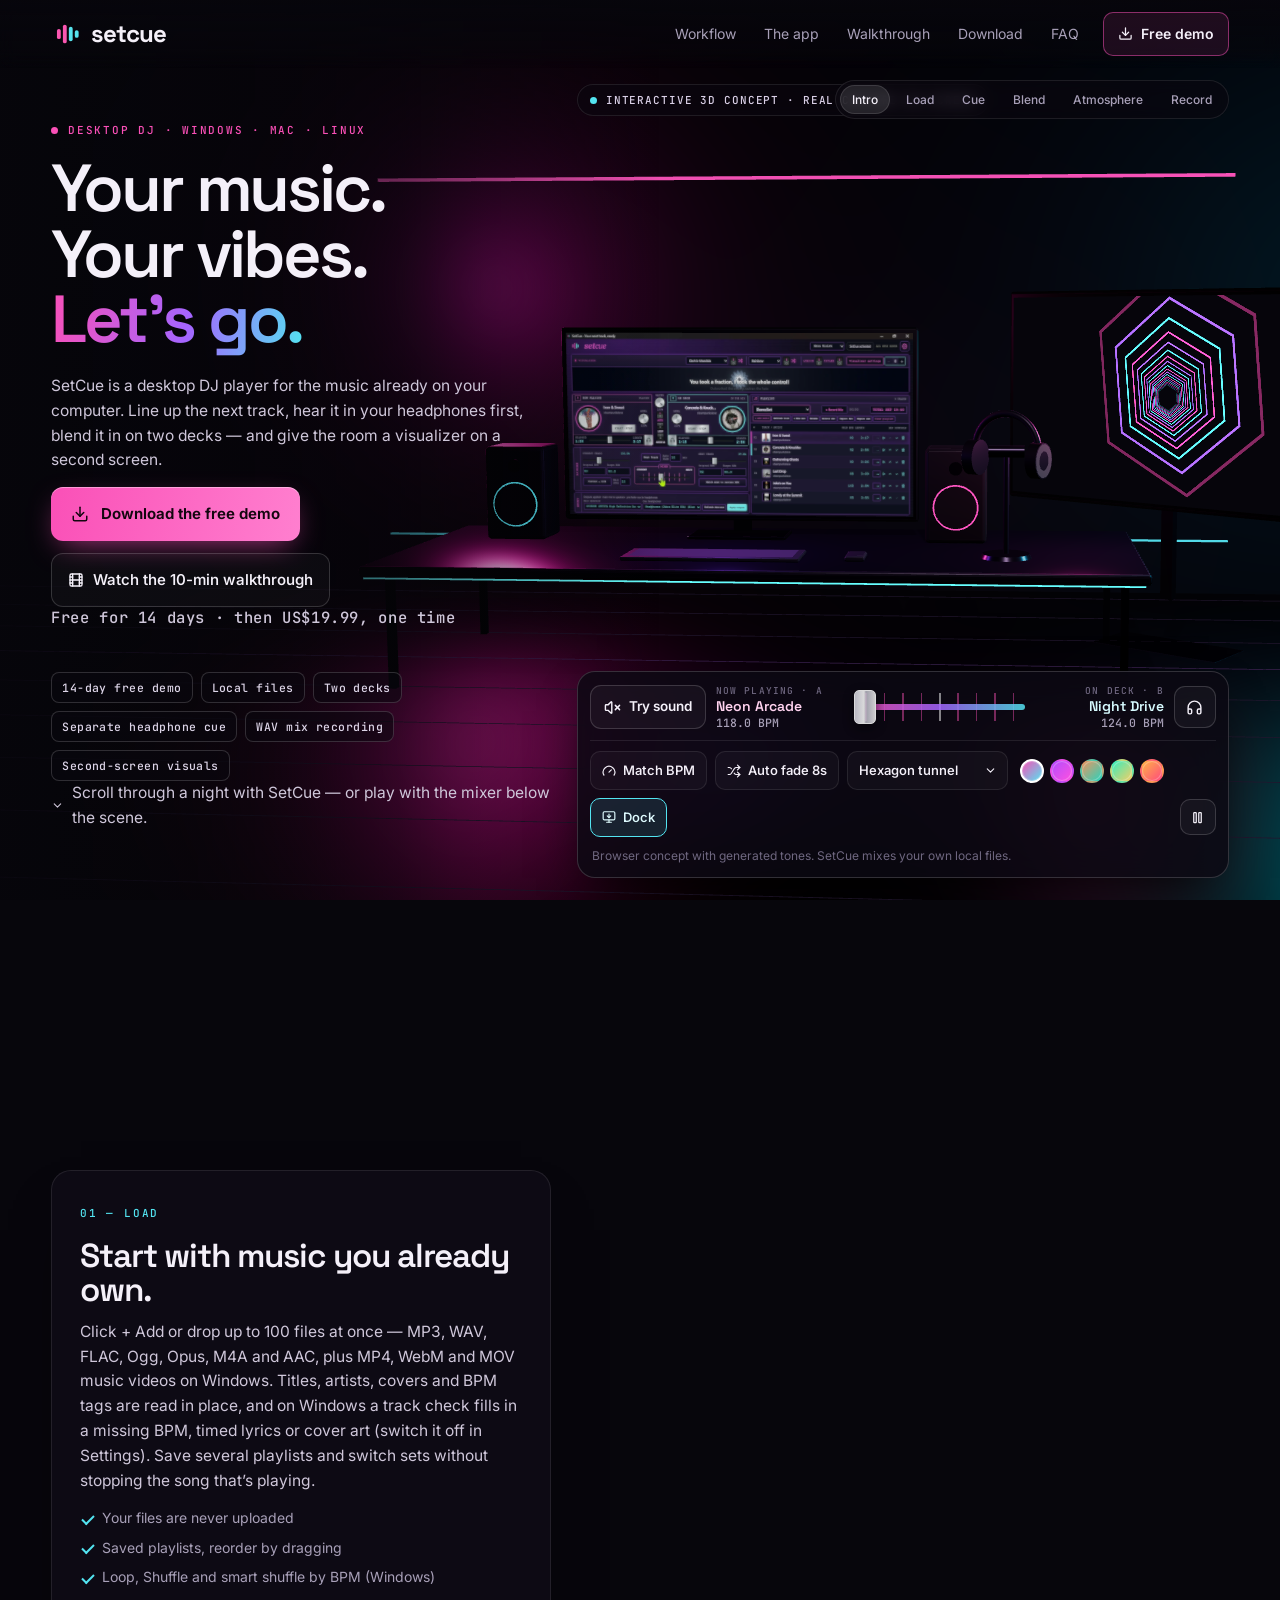
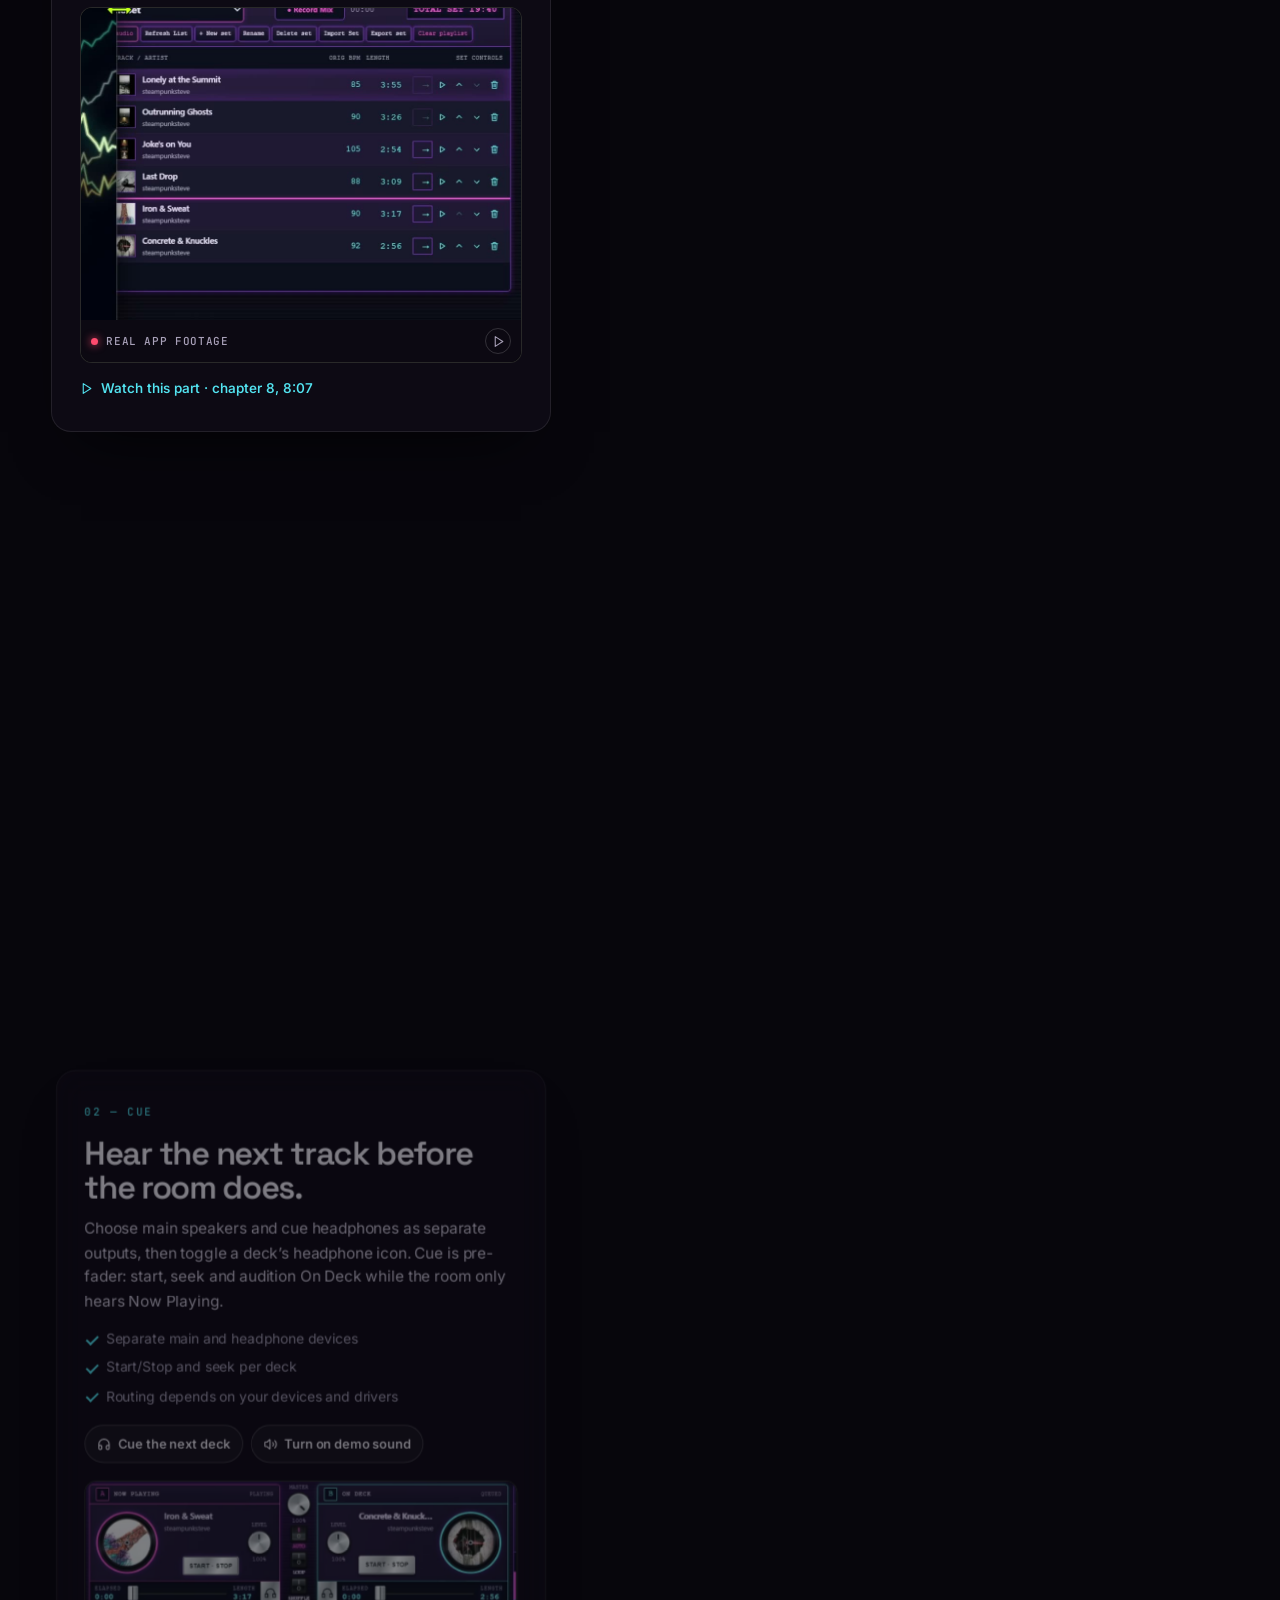
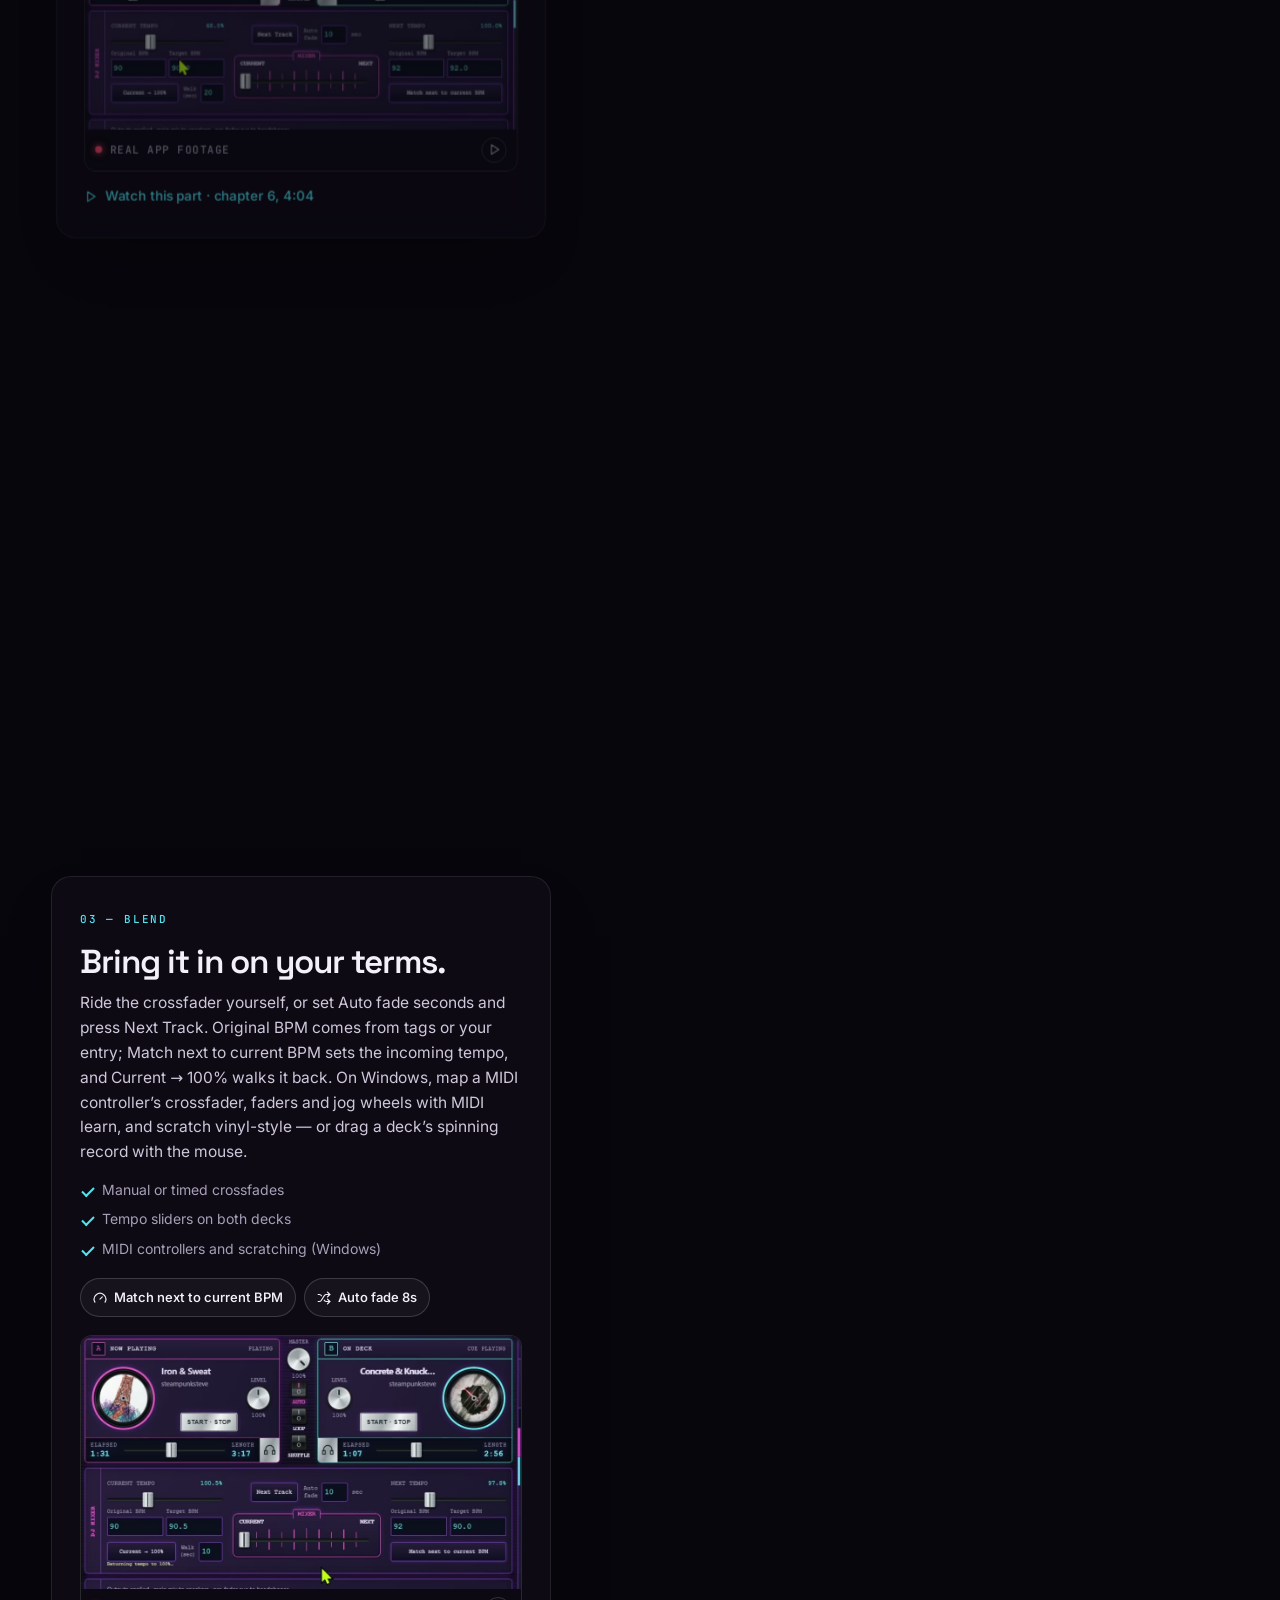
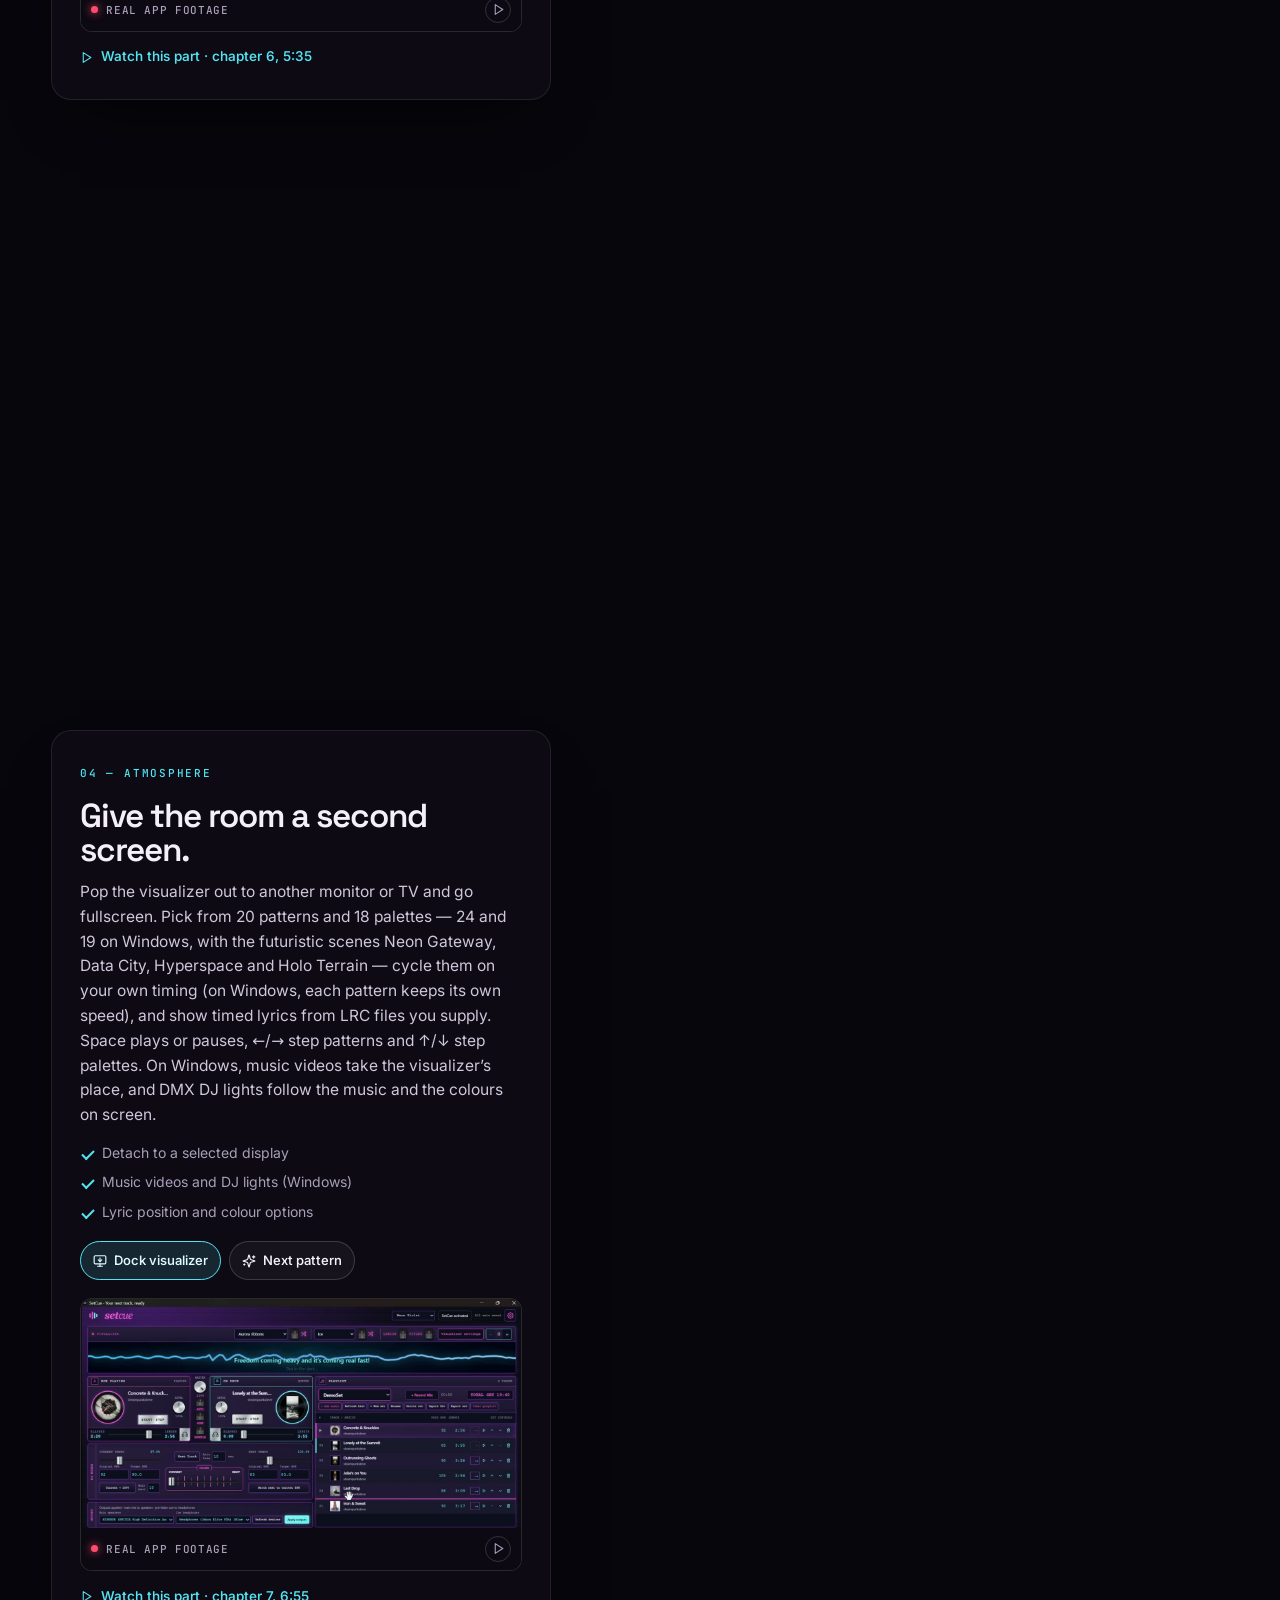
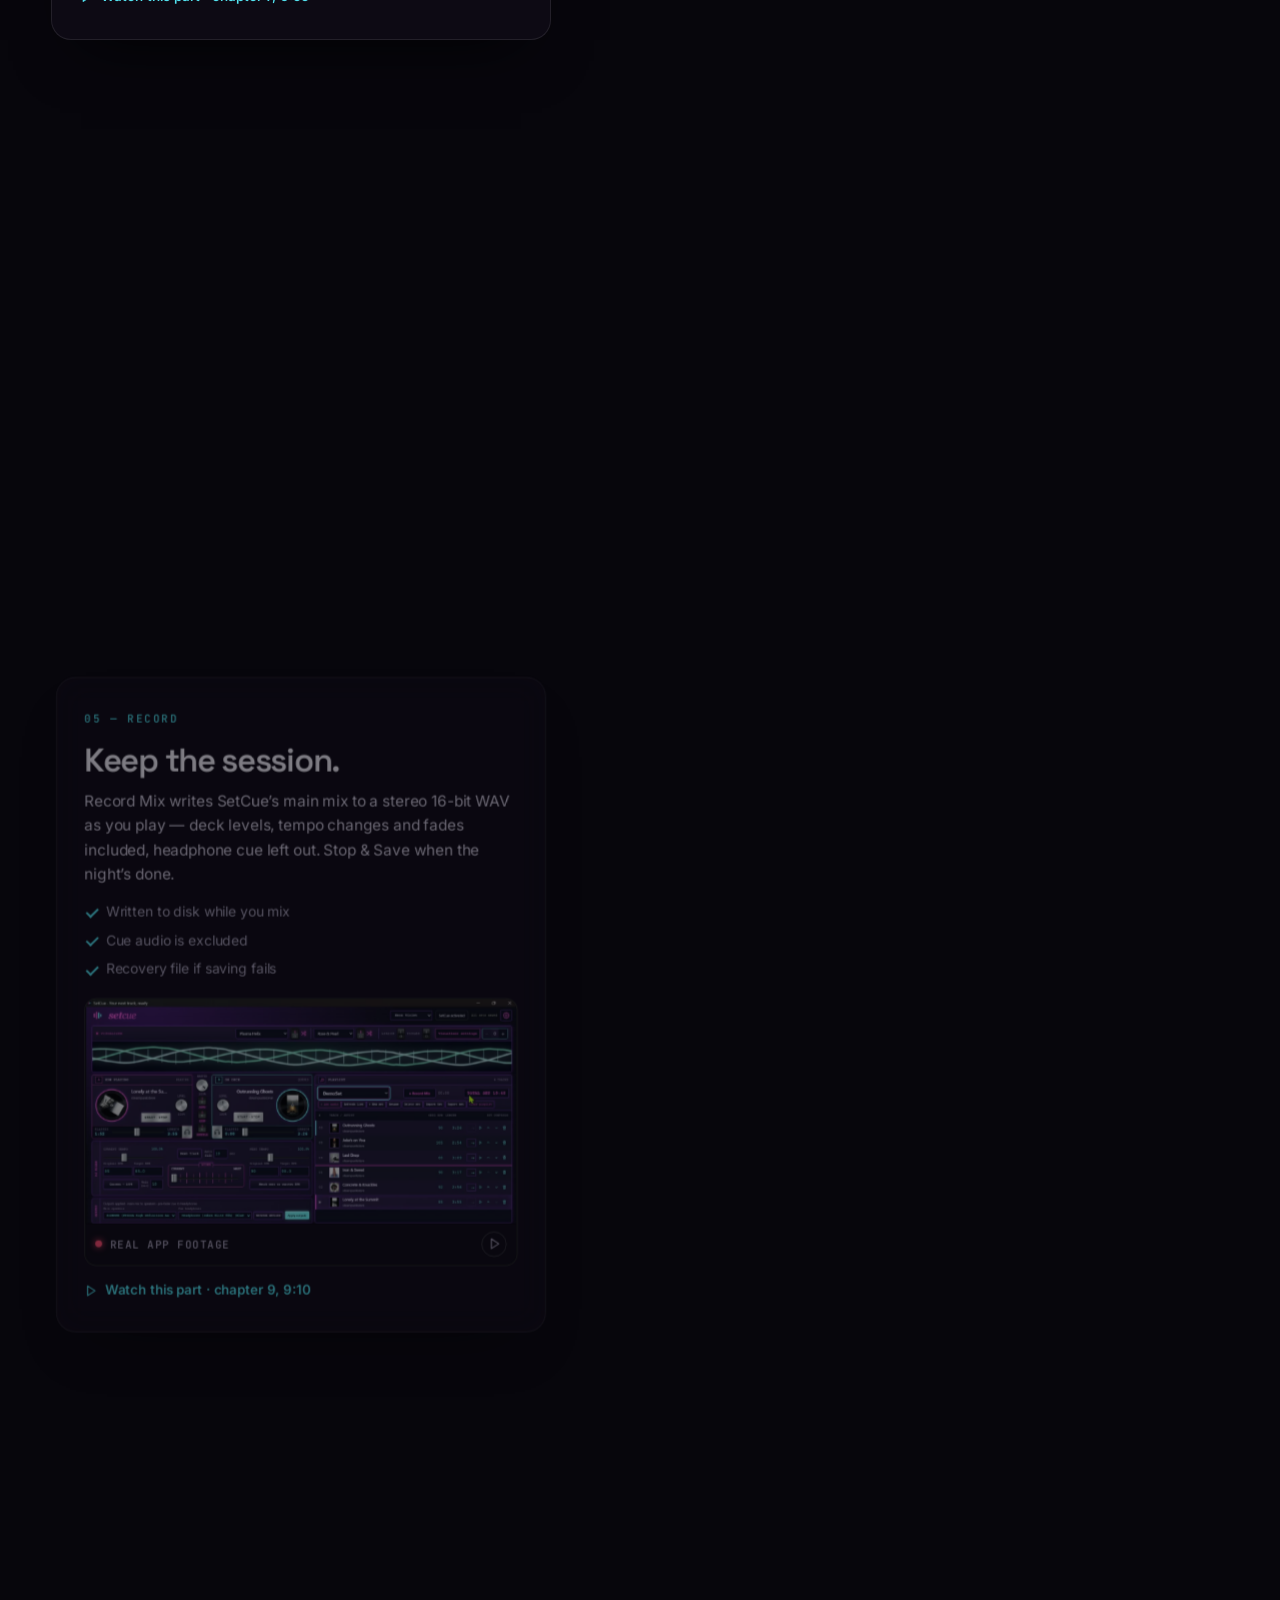
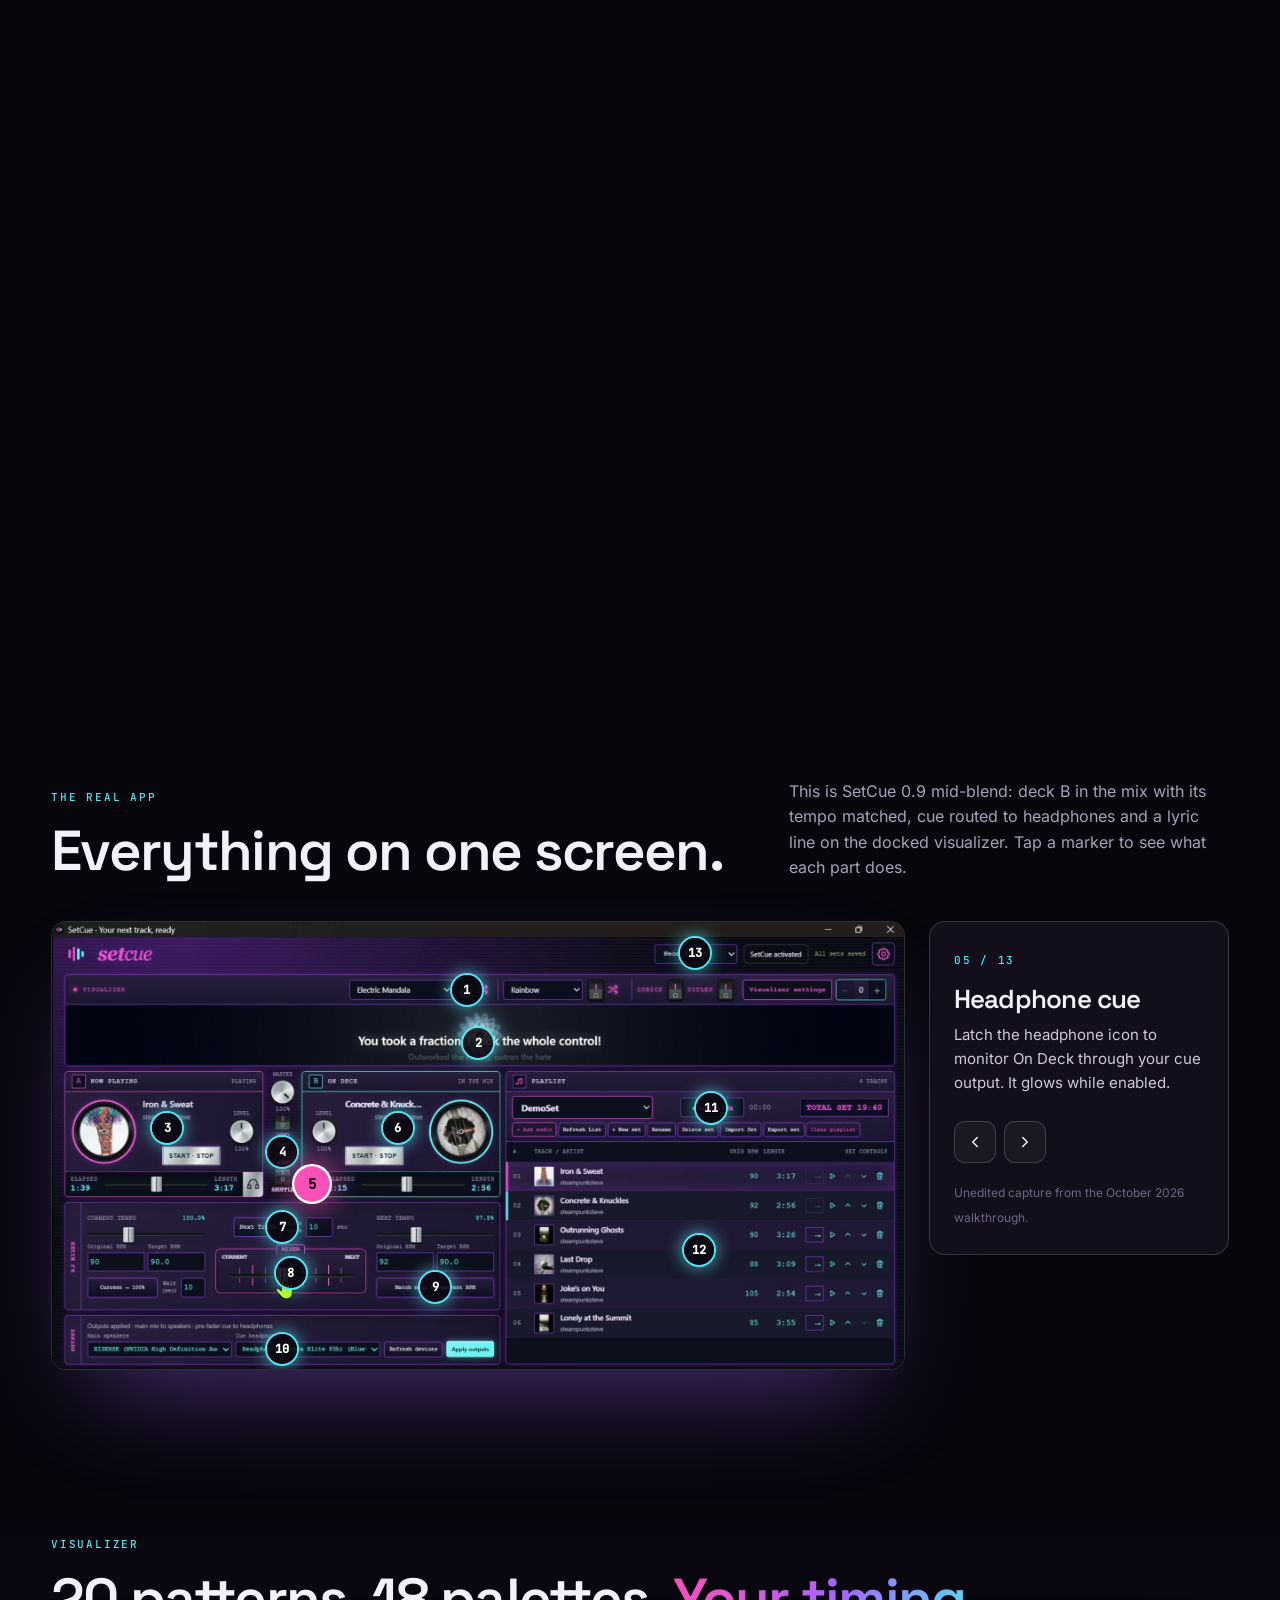
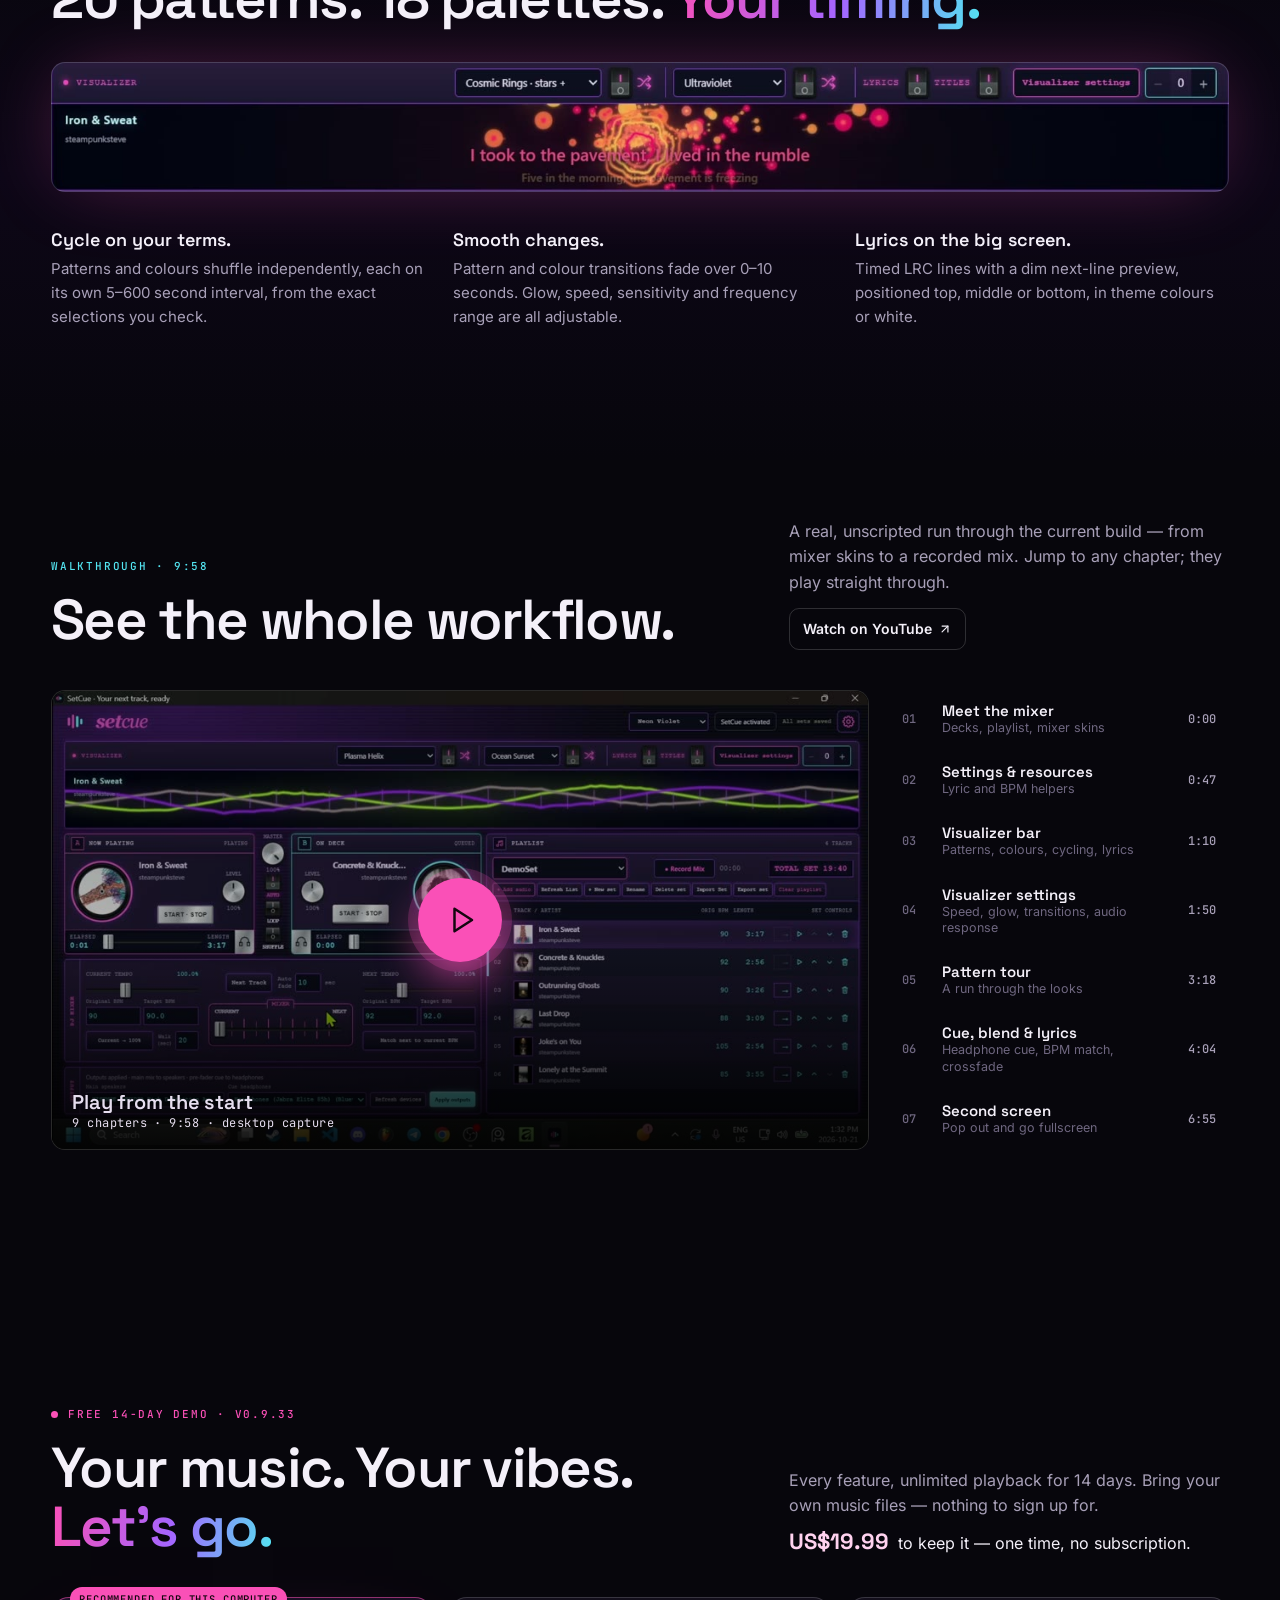
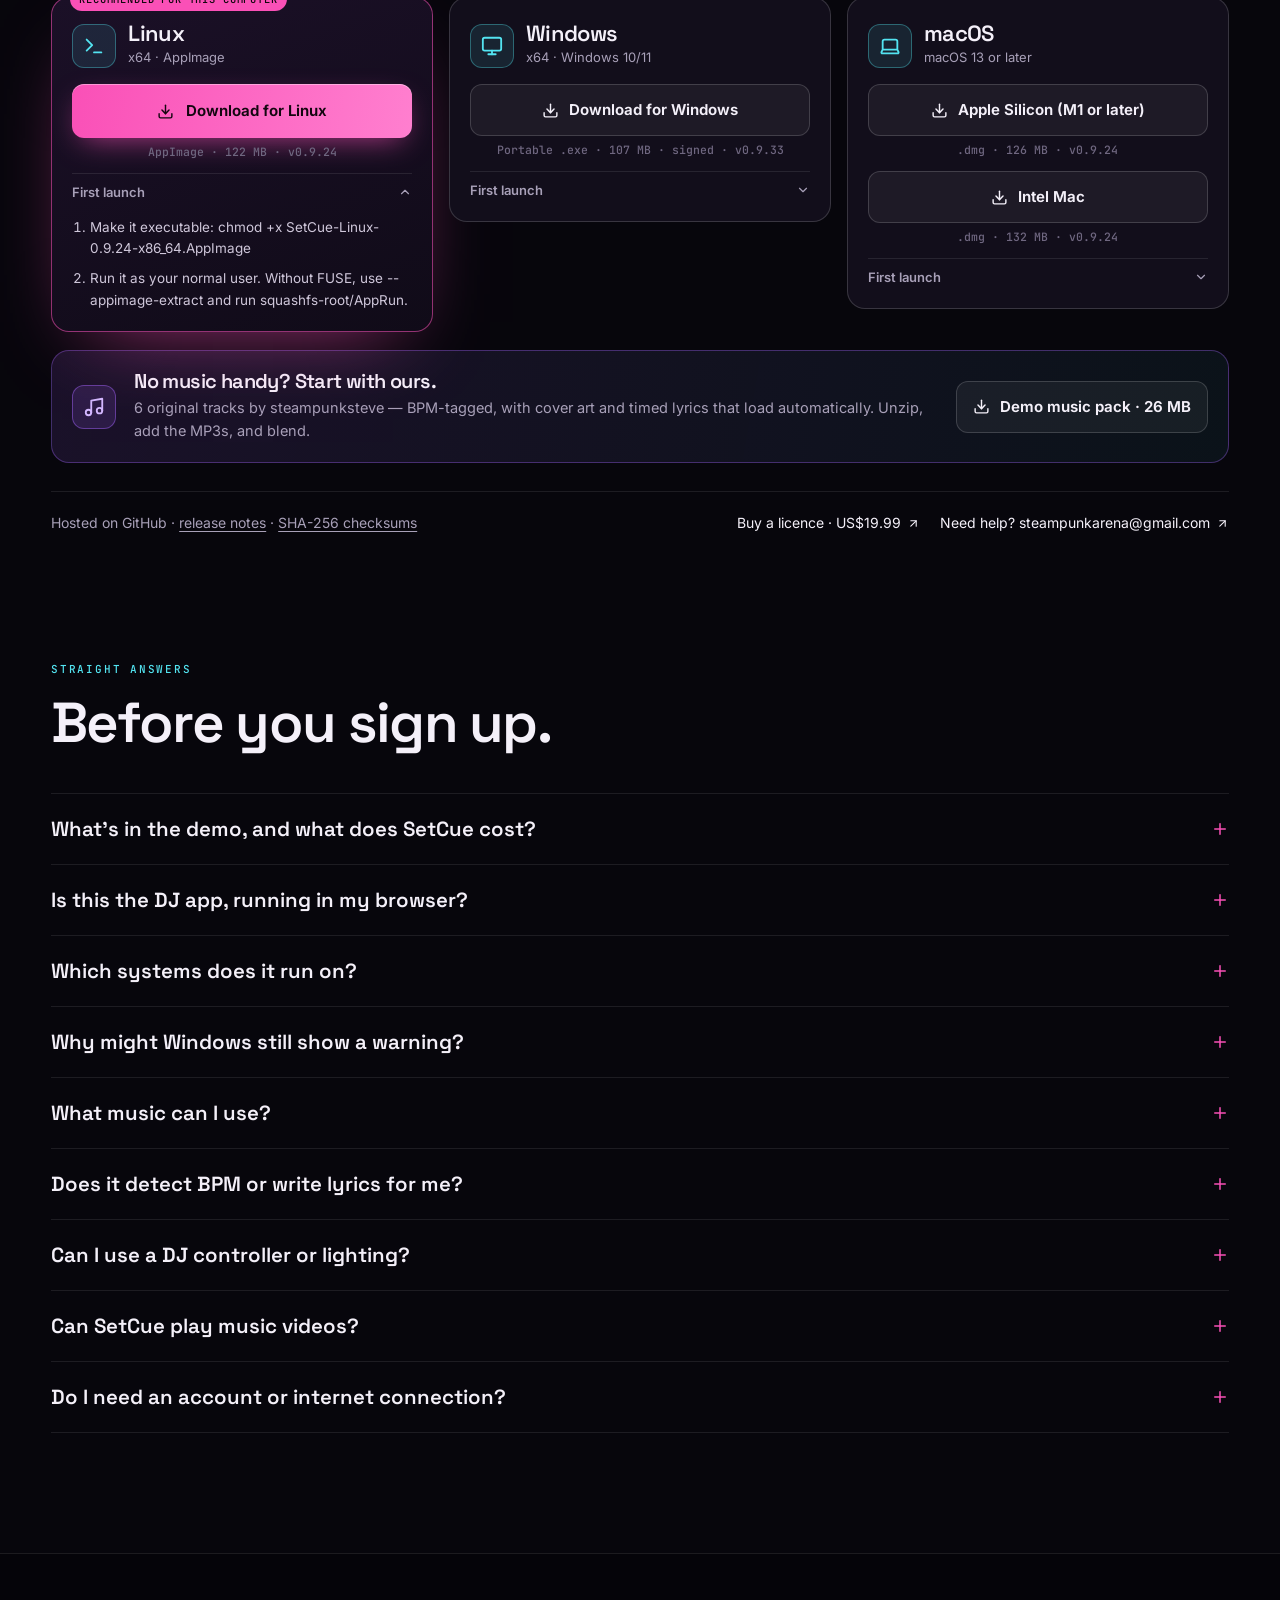
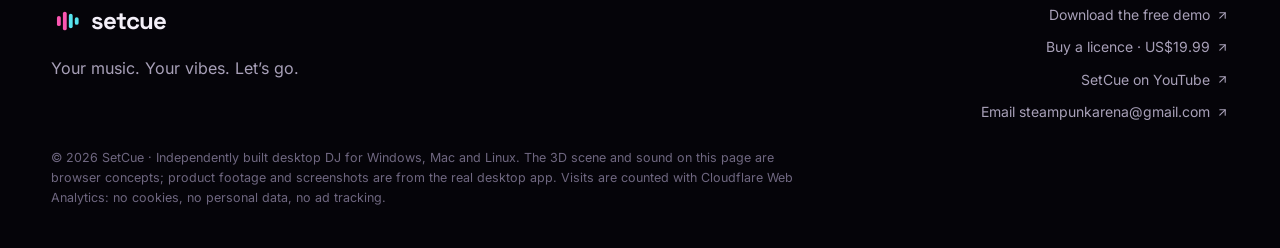
==== index.html @ c556e634 "Publish SetCue website (2026-10-31)" ====
<!doctype html>
<html lang="en">
  <head>
    <meta charset="UTF-8" />
    <meta name="viewport" content="width=device-width, initial-scale=1.0, viewport-fit=cover" />
    <meta name="theme-color" content="#07060c" />
    <meta name="color-scheme" content="dark" />
    <title>SetCue — Your music. Your vibes. Let’s go.</title>
    <meta name="description" content="SetCue is a desktop DJ player for your local music on Windows, Mac and Linux: two decks, separate headphone cue, WAV mix recording and a visualizer for your second screen. Download the free 14-day demo." />
    <!-- Absolute URLs for link previews. -->
    <link rel="canonical" href="https://getsetcue.com/" />
    <meta property="og:url" content="https://getsetcue.com/" />
    <meta property="og:type" content="website" />
    <meta property="og:title" content="SetCue — Your music. Your vibes. Let’s go." />
    <meta property="og:description" content="Desktop DJ for your own music: two decks, headphone cue, WAV mix recording and second-screen visuals. Free 14-day demo for Windows, Mac and Linux." />
    <meta property="og:image" content="https://getsetcue.com/media/og.jpg" />
    <meta property="og:image:width" content="1200" />
    <meta property="og:image:height" content="630" />
    <meta name="twitter:card" content="summary_large_image" />
    <link rel="icon" href="/assets/setcue.svg" type="image/svg+xml" />
    <link rel="preload" href="/media/app-blend.jpg" as="image" />
    <!-- Trybe Attribution Pixel (Custom Domain) -->
    <script>
    (function(w,d,p,s,u,pl,at) {
      w._trybe = w._trybe || { pixelCode: p, storeId: s, platform: pl, autoTracking: at, customDomain: "track.getsetcue.com", serviceUrl: "https://prod-trybe-platform-6mi3j.ondigitalocean.app/attribution" };
      var script = d.createElement('script');
      script.src = u + '/pixel.js';
      script.async = true;
      script.setAttribute('data-pixel-code', p);
      script.setAttribute('data-store-id', s);
      script.setAttribute('data-platform', pl);
      script.setAttribute('data-auto-tracking', at);
      d.head.appendChild(script);
    })(window, document, "px_f8207866fe14", "c5361406-beec-4ca4-975c-4ecf95621877", "https://track.getsetcue.com", "CUSTOM", "false");
    </script>
    <!-- End Trybe Attribution Pixel -->
    <script type="module" crossorigin src="/assets/index-C4o6oTHu.js"></script>
    <link rel="stylesheet" crossorigin href="/assets/index-kGh3x6zF.css">
  </head>
  <body>
    <div id="root"></div>
    <noscript><p style="font-family:system-ui;padding:24px;color:#eee;background:#07060c">SetCue is a desktop DJ player for local music on Windows, Mac and Linux. Enable JavaScript to explore this page and download the free 14-day demo.</p></noscript>
  </body>
</html>
---- assets/index-kGh3x6zF.css ----
@font-face{font-family:Space Grotesk Variable;font-style:normal;font-display:swap;font-weight:300 700;src:url(/assets/space-grotesk-vietnamese-wght-normal-D0rl6rjA.woff2) format("woff2-variations");unicode-range:U+0102-0103,U+0110-0111,U+0128-0129,U+0168-0169,U+01A0-01A1,U+01AF-01B0,U+0300-0301,U+0303-0304,U+0308-0309,U+0323,U+0329,U+1EA0-1EF9,U+20AB}@font-face{font-family:Space Grotesk Variable;font-style:normal;font-display:swap;font-weight:300 700;src:url(/assets/space-grotesk-latin-ext-wght-normal-D9tNdqV9.woff2) format("woff2-variations");unicode-range:U+0100-02BA,U+02BD-02C5,U+02C7-02CC,U+02CE-02D7,U+02DD-02FF,U+0304,U+0308,U+0329,U+1D00-1DBF,U+1E00-1E9F,U+1EF2-1EFF,U+2020,U+20A0-20AB,U+20AD-20C0,U+2113,U+2C60-2C7F,U+A720-A7FF}@font-face{font-family:Space Grotesk Variable;font-style:normal;font-display:swap;font-weight:300 700;src:url(/assets/space-grotesk-latin-wght-normal-BhU9QXUp.woff2) format("woff2-variations");unicode-range:U+0000-00FF,U+0131,U+0152-0153,U+02BB-02BC,U+02C6,U+02DA,U+02DC,U+0304,U+0308,U+0329,U+2000-206F,U+20AC,U+2122,U+2191,U+2193,U+2212,U+2215,U+FEFF,U+FFFD}@font-face{font-family:Inter Variable;font-style:normal;font-display:swap;font-weight:100 900;src:url(/assets/inter-cyrillic-ext-wght-normal-BOeWTOD4.woff2) format("woff2-variations");unicode-range:U+0460-052F,U+1C80-1C8A,U+20B4,U+2DE0-2DFF,U+A640-A69F,U+FE2E-FE2F}@font-face{font-family:Inter Variable;font-style:normal;font-display:swap;font-weight:100 900;src:url(/assets/inter-cyrillic-wght-normal-DqGufNeO.woff2) format("woff2-variations");unicode-range:U+0301,U+0400-045F,U+0490-0491,U+04B0-04B1,U+2116}@font-face{font-family:Inter Variable;font-style:normal;font-display:swap;font-weight:100 900;src:url(/assets/inter-greek-ext-wght-normal-DlzME5K_.woff2) format("woff2-variations");unicode-range:U+1F00-1FFF}@font-face{font-family:Inter Variable;font-style:normal;font-display:swap;font-weight:100 900;src:url(/assets/inter-greek-wght-normal-CkhJZR-_.woff2) format("woff2-variations");unicode-range:U+0370-0377,U+037A-037F,U+0384-038A,U+038C,U+038E-03A1,U+03A3-03FF}@font-face{font-family:Inter Variable;font-style:normal;font-display:swap;font-weight:100 900;src:url(/assets/inter-vietnamese-wght-normal-CBcvBZtf.woff2) format("woff2-variations");unicode-range:U+0102-0103,U+0110-0111,U+0128-0129,U+0168-0169,U+01A0-01A1,U+01AF-01B0,U+0300-0301,U+0303-0304,U+0308-0309,U+0323,U+0329,U+1EA0-1EF9,U+20AB}@font-face{font-family:Inter Variable;font-style:normal;font-display:swap;font-weight:100 900;src:url(/assets/inter-latin-ext-wght-normal-DO1Apj_S.woff2) format("woff2-variations");unicode-range:U+0100-02BA,U+02BD-02C5,U+02C7-02CC,U+02CE-02D7,U+02DD-02FF,U+0304,U+0308,U+0329,U+1D00-1DBF,U+1E00-1E9F,U+1EF2-1EFF,U+2020,U+20A0-20AB,U+20AD-20C0,U+2113,U+2C60-2C7F,U+A720-A7FF}@font-face{font-family:Inter Variable;font-style:normal;font-display:swap;font-weight:100 900;src:url(/assets/inter-latin-wght-normal-Dx4kXJAl.woff2) format("woff2-variations");unicode-range:U+0000-00FF,U+0131,U+0152-0153,U+02BB-02BC,U+02C6,U+02DA,U+02DC,U+0304,U+0308,U+0329,U+2000-206F,U+20AC,U+2122,U+2191,U+2193,U+2212,U+2215,U+FEFF,U+FFFD}@font-face{font-family:JetBrains Mono;font-style:normal;font-display:swap;font-weight:400;src:url([data-uri]) format("woff2"),url([data-uri]) format("woff");unicode-range:U+0460-052F,U+1C80-1C8A,U+20B4,U+2DE0-2DFF,U+A640-A69F,U+FE2E-FE2F}@font-face{font-family:JetBrains Mono;font-style:normal;font-display:swap;font-weight:400;src:url(/assets/jetbrains-mono-cyrillic-400-normal-BEIGL1Tu.woff2) format("woff2"),url(/assets/jetbrains-mono-cyrillic-400-normal-ugxPyKxw.woff) format("woff");unicode-range:U+0301,U+0400-045F,U+0490-0491,U+04B0-04B1,U+2116}@font-face{font-family:JetBrains Mono;font-style:normal;font-display:swap;font-weight:400;src:url(/assets/jetbrains-mono-greek-400-normal-C190GLew.woff2) format("woff2"),url(/assets/jetbrains-mono-greek-400-normal-B9oWc5Lo.woff) format("woff");unicode-range:U+0370-0377,U+037A-037F,U+0384-038A,U+038C,U+038E-03A1,U+03A3-03FF}@font-face{font-family:JetBrains Mono;font-style:normal;font-display:swap;font-weight:400;src:url([data-uri]) format("woff2"),url(/assets/jetbrains-mono-vietnamese-400-normal-CqNFfHCs.woff) format("woff");unicode-range:U+0102-0103,U+0110-0111,U+0128-0129,U+0168-0169,U+01A0-01A1,U+01AF-01B0,U+0300-0301,U+0303-0304,U+0308-0309,U+0323,U+0329,U+1EA0-1EF9,U+20AB}@font-face{font-family:JetBrains Mono;font-style:normal;font-display:swap;font-weight:400;src:url(/assets/jetbrains-mono-latin-ext-400-normal-Bc8Ftmh3.woff2) format("woff2"),url(/assets/jetbrains-mono-latin-ext-400-normal-fXTG6kC5.woff) format("woff");unicode-range:U+0100-02BA,U+02BD-02C5,U+02C7-02CC,U+02CE-02D7,U+02DD-02FF,U+0304,U+0308,U+0329,U+1D00-1DBF,U+1E00-1E9F,U+1EF2-1EFF,U+2020,U+20A0-20AB,U+20AD-20C0,U+2113,U+2C60-2C7F,U+A720-A7FF}@font-face{font-family:JetBrains Mono;font-style:normal;font-display:swap;font-weight:400;src:url(/assets/jetbrains-mono-latin-400-normal-V6pRDFza.woff2) format("woff2"),url(/assets/jetbrains-mono-latin-400-normal-6-qcROiO.woff) format("woff");unicode-range:U+0000-00FF,U+0131,U+0152-0153,U+02BB-02BC,U+02C6,U+02DA,U+02DC,U+0304,U+0308,U+0329,U+2000-206F,U+20AC,U+2122,U+2191,U+2193,U+2212,U+2215,U+FEFF,U+FFFD}@font-face{font-family:JetBrains Mono;font-style:normal;font-display:swap;font-weight:500;src:url([data-uri]) format("woff2"),url([data-uri]) format("woff");unicode-range:U+0460-052F,U+1C80-1C8A,U+20B4,U+2DE0-2DFF,U+A640-A69F,U+FE2E-FE2F}@font-face{font-family:JetBrains Mono;font-style:normal;font-display:swap;font-weight:500;src:url(/assets/jetbrains-mono-cyrillic-500-normal-DmUKJPL_.woff2) format("woff2"),url(/assets/jetbrains-mono-cyrillic-500-normal-DJqRU3vO.woff) format("woff");unicode-range:U+0301,U+0400-045F,U+0490-0491,U+04B0-04B1,U+2116}@font-face{font-family:JetBrains Mono;font-style:normal;font-display:swap;font-weight:500;src:url(/assets/jetbrains-mono-greek-500-normal-JpySY46c.woff2) format("woff2"),url(/assets/jetbrains-mono-greek-500-normal-D7SFKleX.woff) format("woff");unicode-range:U+0370-0377,U+037A-037F,U+0384-038A,U+038C,U+038E-03A1,U+03A3-03FF}@font-face{font-family:JetBrains Mono;font-style:normal;font-display:swap;font-weight:500;src:url([data-uri]) format("woff2"),url(/assets/jetbrains-mono-vietnamese-500-normal-DNRqzVM1.woff) format("woff");unicode-range:U+0102-0103,U+0110-0111,U+0128-0129,U+0168-0169,U+01A0-01A1,U+01AF-01B0,U+0300-0301,U+0303-0304,U+0308-0309,U+0323,U+0329,U+1EA0-1EF9,U+20AB}@font-face{font-family:JetBrains Mono;font-style:normal;font-display:swap;font-weight:500;src:url(/assets/jetbrains-mono-latin-ext-500-normal-Cut-4mMH.woff2) format("woff2"),url(/assets/jetbrains-mono-latin-ext-500-normal-ckzbgY84.woff) format("woff");unicode-range:U+0100-02BA,U+02BD-02C5,U+02C7-02CC,U+02CE-02D7,U+02DD-02FF,U+0304,U+0308,U+0329,U+1D00-1DBF,U+1E00-1E9F,U+1EF2-1EFF,U+2020,U+20A0-20AB,U+20AD-20C0,U+2113,U+2C60-2C7F,U+A720-A7FF}@font-face{font-family:JetBrains Mono;font-style:normal;font-display:swap;font-weight:500;src:url(/assets/jetbrains-mono-latin-500-normal-BWZEU5yA.woff2) format("woff2"),url(/assets/jetbrains-mono-latin-500-normal-CJOVTJB7.woff) format("woff");unicode-range:U+0000-00FF,U+0131,U+0152-0153,U+02BB-02BC,U+02C6,U+02DA,U+02DC,U+0304,U+0308,U+0329,U+2000-206F,U+20AC,U+2122,U+2191,U+2193,U+2212,U+2215,U+FEFF,U+FFFD}:root{--bg: #07060c;--bg2: #0d0a15;--panel: rgba(16, 12, 24, .78);--panel-solid: #120e1b;--line: rgba(255, 255, 255, .09);--line2: rgba(255, 255, 255, .16);--text: #f4f0f9;--muted: #a8a0b8;--dim: #6f6780;--pink: #fa50b7;--cyan: #53e4f1;--violet: #a465ff;--display: "Space Grotesk Variable", "Space Grotesk", system-ui, sans-serif;--body: "Inter Variable", Inter, system-ui, sans-serif;--mono: "JetBrains Mono", ui-monospace, monospace;--gutter: clamp(16px, 4vw, 56px);--steps-w: min(500px, 40vw);color-scheme:dark}*{box-sizing:border-box}html{scroll-behavior:smooth;scroll-padding-top:80px;-webkit-text-size-adjust:100%}@media(prefers-reduced-motion:reduce){html{scroll-behavior:auto}}body{margin:0;background:var(--bg);color:var(--text);font:400 16px/1.6 var(--body);-webkit-font-smoothing:antialiased;overflow-x:hidden}img,video{display:block;max-width:100%}a{color:inherit;text-decoration:none}button,input,select,textarea{font:inherit;color:inherit}button{cursor:pointer}:focus-visible{outline:2px solid var(--cyan);outline-offset:3px;border-radius:6px}.sr-only{position:absolute;width:1px;height:1px;overflow:hidden;clip:rect(0 0 0 0);white-space:nowrap}h1,h2,h3{font-family:var(--display);font-weight:600;letter-spacing:-.03em;margin:0;line-height:1.04}em{font-style:normal;background:linear-gradient(100deg,var(--pink),var(--violet) 55%,var(--cyan));-webkit-background-clip:text;background-clip:text;color:transparent}.skip{position:fixed;left:16px;top:-60px;z-index:100;background:var(--text);color:var(--bg);padding:10px 14px;border-radius:8px;font-weight:600}.skip:focus{top:12px}.kicker,.eyebrow{font:500 11px/1 var(--mono);letter-spacing:.16em;text-transform:uppercase;color:var(--cyan);display:inline-flex;align-items:center;gap:10px}.eyebrow{color:var(--pink)}.pulse{width:7px;height:7px;border-radius:50%;background:currentColor;box-shadow:0 0 0 0 currentColor;animation:pulse 2s infinite;flex:none}@keyframes pulse{0%{box-shadow:0 0 color-mix(in srgb,currentColor 60%,transparent)}70%{box-shadow:0 0 0 9px transparent}to{box-shadow:0 0 0 0 transparent}}@media(prefers-reduced-motion:reduce){.pulse{animation:none}}.primary{display:inline-flex;align-items:center;justify-content:center;gap:12px;border:0;border-radius:12px;padding:15px 20px;font-weight:650;font-size:15px;color:#13060f;background:linear-gradient(100deg,var(--pink),#ff7fcf);box-shadow:0 10px 30px -10px #fa50b7b3,inset 0 1px #fff6;transition:transform .2s,box-shadow .2s,filter .2s}.primary:hover{transform:translateY(-2px);filter:brightness(1.07);box-shadow:0 16px 40px -12px #fa50b7d9,inset 0 1px #fff6}.primary.wide{width:100%}.ghost{display:inline-flex;align-items:center;gap:9px;padding:14px 16px;border-radius:12px;border:1px solid var(--line2);color:var(--text);font-weight:550;font-size:15px;background:#ffffff08;transition:background .2s,border-color .2s}.ghost:hover{background:#ffffff12;border-color:#ffffff47}.small-cta{display:inline-flex;align-items:center;gap:8px;padding:10px 14px;border-radius:10px;border:1px solid rgba(250,80,183,.5);background:#fa50b71a;font-weight:600;font-size:14px;transition:background .2s;white-space:nowrap}.small-cta:hover{background:#fa50b738}.site-header{position:fixed;inset:0 0 auto;z-index:40;height:68px;display:flex;align-items:center;justify-content:space-between;gap:24px;padding:0 var(--gutter);background:linear-gradient(180deg,rgba(7,6,12,.92),rgba(7,6,12,.55) 70%,transparent);backdrop-filter:blur(10px);-webkit-backdrop-filter:blur(10px)}.logo{display:inline-flex;align-items:center;gap:6px;font:700 24px/1 var(--display);letter-spacing:-.04em}.logo svg{width:34px;height:34px}.site-header nav{display:flex;gap:28px;font-size:14px;color:var(--muted);margin-left:auto}.site-header nav a:hover{color:var(--text)}.experience{display:grid;position:relative}.exp-stage{grid-area:1 / 1;position:sticky;top:0;height:100vh;height:100svh;align-self:start;z-index:1}.stage-inner{position:relative;height:100%;overflow:hidden;background:radial-gradient(ellipse at 65% 45%,#1d1230,var(--bg) 70%)}.scene-canvas{position:absolute!important;inset:0}.stage-inner:after{content:"";position:absolute;inset:0;pointer-events:none;background:linear-gradient(90deg,rgba(7,6,12,.88),rgba(7,6,12,.55) calc(var(--steps-w) * .8),transparent calc(var(--steps-w) + 160px));z-index:1}.stage-badge,.stage-steps{z-index:2}.stage-loading{position:absolute;inset:0;display:grid;place-content:center;gap:14px;justify-items:center;color:var(--muted);font:12px var(--mono);letter-spacing:.12em;text-transform:uppercase}.stage-loading span{width:34px;height:34px;border-radius:50%;border:2px solid var(--line2);border-top-color:var(--pink);animation:spin .9s linear infinite}@keyframes spin{to{transform:rotate(360deg)}}.stage-fallback{position:absolute;inset:0;display:grid;place-items:center;padding:90px var(--gutter) 160px calc(var(--steps-w) + var(--gutter) * 1.5)}.stage-fallback img{border-radius:12px;border:1px solid var(--line2);box-shadow:0 40px 80px -30px #000}.stage-fallback span{position:absolute;bottom:170px;font:12px var(--mono);color:var(--muted)}.stage-badge{position:absolute;top:84px;left:calc(var(--steps-w) + var(--gutter) * 1.5);display:inline-flex;align-items:center;gap:9px;font:500 11px var(--mono);letter-spacing:.08em;text-transform:uppercase;color:#d9cfe6;padding:8px 12px;border-radius:99px;background:#0a081099;border:1px solid var(--line);backdrop-filter:blur(8px)}.stage-badge .pulse{color:var(--cyan)}.stage-steps{position:absolute;top:80px;right:var(--gutter);display:flex;gap:4px;padding:4px;border-radius:99px;background:#0a081099;border:1px solid var(--line);backdrop-filter:blur(8px)}.stage-steps button{border:0;background:transparent;color:var(--muted);font:500 12px var(--body);padding:7px 12px;border-radius:99px;transition:background .2s,color .2s}.stage-steps button:hover{color:var(--text)}.stage-steps button.on{background:#ffffff1a;color:var(--text);box-shadow:inset 0 0 0 1px #ffffff1f}.scene-tag{font:500 11px/1.2 var(--mono);letter-spacing:.06em;white-space:nowrap;color:#fff;padding:7px 11px;border-radius:99px;background:#09070ec7;border:1px solid rgba(83,228,241,.45);box-shadow:0 0 24px -6px #53e4f199;opacity:0;transform:translateY(6px);transition:opacity .4s,transform .4s}.scene-tag.on{opacity:1;transform:none}.exp-steps{grid-area:1 / 1;z-index:2;width:calc(var(--steps-w) + var(--gutter));padding:0 0 30vh var(--gutter);pointer-events:none}.step{pointer-events:auto;margin-bottom:70vh;padding:28px;border-radius:20px;background:var(--panel);border:1px solid var(--line);backdrop-filter:blur(16px);-webkit-backdrop-filter:blur(16px);box-shadow:0 30px 60px -30px #000c;opacity:.5;transform:scale(.98);transition:opacity .5s,transform .5s,border-color .5s}.step.active{opacity:1;transform:none;border-color:#fa50b752}.step h2{font-size:clamp(28px,2.6vw,38px);margin:14px 0 12px}.step>p{color:#cfc7da;margin:0 0 14px;font-size:15.5px}.step.hero{background:none;border:0;box-shadow:none;backdrop-filter:none;-webkit-backdrop-filter:none;padding:70px 0 0;min-height:100vh;min-height:100svh;display:flex;flex-direction:column;justify-content:center;margin-bottom:30vh;opacity:1;transform:none}.step.hero h1{font-size:clamp(44px,5.2vw,84px);margin:20px 0 22px;letter-spacing:-.045em;line-height:.98}.lead{font-size:clamp(16px,1.25vw,18.5px);color:#d4cde0;margin:0 0 28px;max-width:34em}.actions{display:flex;flex-wrap:wrap;gap:12px}.facts{list-style:none;padding:0;margin:30px 0 0;display:flex;flex-wrap:wrap;gap:8px}.facts li{font:500 11.5px var(--mono);letter-spacing:.04em;padding:7px 10px;border-radius:8px;border:1px solid var(--line2);color:#ddd5e8;background:#0a08108c}.scroll-hint{display:flex;gap:8px;align-items:center;color:var(--dim);font-size:13px;margin-top:34px}.ticks-list{list-style:none;padding:0;margin:0 0 18px;display:grid;gap:7px}.ticks-list li{position:relative;padding-left:22px;font-size:14px;color:var(--muted)}.ticks-list li:before{content:"";position:absolute;left:2px;top:.55em;width:10px;height:5px;border-left:2px solid var(--cyan);border-bottom:2px solid var(--cyan);transform:rotate(-45deg)}.step-actions{display:flex;flex-wrap:wrap;gap:8px;margin:0 0 18px}.chip{display:inline-flex;align-items:center;gap:7px;padding:8px 12px;border-radius:99px;border:1px solid var(--line2);background:#ffffff0a;font-size:13px;font-weight:550;transition:background .2s,border-color .2s}.chip:hover{background:#ffffff17}.chip.on{border-color:var(--cyan);background:#53e4f121;color:#dffbff}.clip{margin:0 0 14px;border-radius:12px;overflow:hidden;border:1px solid var(--line2);background:#000}.clip video{width:100%;aspect-ratio:auto}.clip figcaption{display:flex;align-items:center;gap:8px;padding:8px 10px;font:500 11px var(--mono);letter-spacing:.06em;text-transform:uppercase;color:var(--muted);background:#0c0912}.clip figcaption button{margin-left:auto;display:grid;place-items:center;width:26px;height:26px;border-radius:50%;border:1px solid var(--line2);background:transparent}.real-dot{width:7px;height:7px;border-radius:50%;background:#ff4b6e;box-shadow:0 0 8px #ff4b6e}.watch-link{display:inline-flex;align-items:center;gap:8px;font-size:13.5px;color:var(--cyan);font-weight:550}.watch-link:hover{text-decoration:underline;text-underline-offset:3px}.dock{position:absolute;z-index:3;left:calc(var(--steps-w) + var(--gutter) * 1.5);right:var(--gutter);bottom:22px;padding:12px;border-radius:18px;background:#0c0913d1;border:1px solid var(--line2);backdrop-filter:blur(18px);-webkit-backdrop-filter:blur(18px);box-shadow:0 20px 50px -20px #000}.dock-row{display:flex;align-items:center;gap:10px}.dock-row.tools{flex-wrap:wrap;gap:8px;margin-top:10px;padding-top:10px;border-top:1px solid var(--line)}.dock-sound{display:inline-flex;align-items:center;gap:8px;padding:10px 13px;border-radius:11px;border:1px solid var(--line2);background:#ffffff0a;font-weight:600;font-size:13.5px;white-space:nowrap}.dock-sound.on{border-color:var(--pink);background:#fa50b729}.deck{min-width:0;flex:0 1 150px;display:grid;line-height:1.25}.deck small{font:500 9.5px var(--mono);letter-spacing:.12em;color:var(--dim);white-space:nowrap}.deck b{font:600 14px var(--display);white-space:nowrap;overflow:hidden;text-overflow:ellipsis}.deck span{font:500 11.5px var(--mono);color:var(--muted)}.deck.now b{color:#ffd2ef}.deck.next{text-align:right}.deck.next b{color:#d7fbff}.xfader{position:relative;flex:1 1 200px;min-width:120px;height:40px;display:grid;align-items:center}.xfader input{-webkit-appearance:none;appearance:none;width:100%;height:40px;background:transparent;position:relative;z-index:2;margin:0}.xfader input::-webkit-slider-runnable-track{height:6px;border-radius:6px;background:linear-gradient(90deg,var(--pink),var(--violet) 50%,var(--cyan));opacity:.85}.xfader input::-moz-range-track{height:6px;border-radius:6px;background:linear-gradient(90deg,var(--pink),var(--violet) 50%,var(--cyan))}.xfader input::-webkit-slider-thumb{-webkit-appearance:none;width:22px;height:34px;margin-top:-14px;border-radius:5px;border:1px solid #fff;background:linear-gradient(90deg,#d9d9e3,#fff 45%,#b9b9c6 55%,#eee);box-shadow:0 4px 12px #0009}.xfader input::-moz-range-thumb{width:20px;height:32px;border-radius:5px;border:1px solid #fff;background:linear-gradient(90deg,#d9d9e3,#fff 45%,#b9b9c6 55%,#eee)}.xfader .ticks{position:absolute;inset:6px 11px;display:flex;justify-content:space-between;pointer-events:none}.xfader .ticks i{width:1.5px;background:#fa50b773}.xfader .ticks i:nth-child(5){background:#ffffff80}.icon-btn{display:grid;place-items:center;width:42px;height:42px;flex:none;border-radius:11px;border:1px solid var(--line2);background:#ffffff0a}.icon-btn.sm{width:36px;height:36px;border-radius:10px;margin-left:auto}.icon-btn.on{border-color:var(--cyan);background:#53e4f129;color:var(--cyan);box-shadow:0 0 18px -4px var(--cyan)}.tool{display:inline-flex;align-items:center;gap:7px;padding:8px 11px;border-radius:10px;border:1px solid var(--line);background:#ffffff08;font-size:13px;font-weight:550;white-space:nowrap}.tool:hover{background:#ffffff14}.tool.on{border-color:var(--cyan);color:#dffbff;background:#53e4f11f}.tool.hot{border-color:var(--pink);background:#fa50b733}.tool.select{position:relative;padding:0}.tool.select select{appearance:none;-webkit-appearance:none;border:0;background:transparent;padding:8px 30px 8px 11px;font-size:13px;font-weight:550}.tool.select select option{background:var(--panel-solid)}.tool.select svg{position:absolute;right:10px;pointer-events:none}.swatches{display:flex;gap:6px;padding:0 4px}.swatches button{width:24px;height:24px;border-radius:50%;border:2px solid transparent;box-shadow:inset 0 0 0 1px #ffffff40;transition:transform .15s}.swatches button:hover{transform:scale(1.12)}.swatches button[aria-checked=true]{border-color:#fff}.dock-note{margin:9px 2px 0;font-size:12px;color:var(--dim);min-height:1.4em}.section{max-width:1320px;margin:0 auto;padding-left:var(--gutter);padding-right:var(--gutter)}.section-head{display:flex;justify-content:space-between;align-items:flex-end;gap:40px;margin-bottom:40px}.section-head h2{font-size:clamp(34px,4.4vw,64px);margin-top:14px}.section-head>p{max-width:440px;color:var(--muted);margin:0;font-size:16px}.tour{padding-top:140px;padding-bottom:120px;position:relative;z-index:3;background:var(--bg)}.tour-wrap{display:grid;grid-template-columns:1fr 300px;gap:24px;align-items:start}.tour-shot{position:relative;border-radius:14px;overflow:hidden;border:1px solid var(--line2);box-shadow:0 50px 100px -40px #a465ff73}.tour-shot img{width:100%;height:auto}.spot{position:absolute;transform:translate(-50%,-50%);width:30px;height:30px;border-radius:50%;border:0;padding:0;background:#09070ed9;box-shadow:0 0 0 2px var(--cyan),0 0 18px var(--cyan);display:grid;place-items:center;font:600 12px var(--mono);color:#fff;transition:transform .2s,background .2s,box-shadow .2s}.spot:hover{transform:translate(-50%,-50%) scale(1.15)}.spot.on{background:var(--pink);color:#14060f;box-shadow:0 0 0 2px #fff,0 0 26px var(--pink);transform:translate(-50%,-50%) scale(1.18)}.tour-card{position:sticky;top:100px;padding:24px;border-radius:16px;background:var(--panel-solid);border:1px solid var(--line2)}.tour-card h3{font-size:26px;margin:14px 0 10px}.tour-card p{color:#cfc7da;margin:0 0 20px;font-size:15px;min-height:5.2em}.tour-nav{display:flex;gap:8px;margin-bottom:16px}.tour-nav button{display:grid;place-items:center;width:42px;height:42px;border-radius:11px;border:1px solid var(--line2);background:#ffffff0a}.tour-nav button:hover{background:#ffffff1a}.tour-card small{color:var(--dim);font-size:12px}.atmo{padding:40px 0 130px;background:linear-gradient(180deg,var(--bg),#0d0717 50%,var(--bg))}.atmo h2{font-size:clamp(34px,4.4vw,64px);margin:14px 0 34px}.atmo-strip{margin:0 var(--gutter);border-radius:14px;overflow:hidden;border:1px solid var(--line2);aspect-ratio:1600 / 176;background:#06050b url(/media/clips/patterns.jpg) center / cover;box-shadow:0 0 80px -20px #fa50b766}.atmo-strip video{width:100%;height:100%;object-fit:cover}.atmo-grid{display:grid;grid-template-columns:repeat(3,1fr);gap:28px;margin-top:36px}.atmo-grid p{margin:0;color:var(--muted);font-size:15px}.atmo-grid b{display:block;color:var(--text);font:600 18px var(--display);margin-bottom:6px}.watch{padding-top:60px;padding-bottom:130px}.watch-intro{max-width:440px;display:grid;gap:12px;justify-items:start}.watch-intro p{margin:0;color:var(--muted);font-size:16px}.watch-yt{display:inline-flex;align-items:center;gap:6px;padding:9px 13px;border-radius:10px;border:1px solid var(--line2);font-size:14px;font-weight:600}.watch-yt:hover{background:#ffffff0f}.player{display:grid;grid-template-columns:1fr 340px;gap:20px;align-items:start}.screen{border-radius:14px;overflow:hidden;border:1px solid var(--line2);background:#000;aspect-ratio:16 / 9}.screen video{width:100%;height:100%}.poster{position:relative;width:100%;height:100%;padding:0;border:0;background:#000;display:block}.poster img{width:100%;height:100%;object-fit:cover;opacity:.7;transition:opacity .3s}.poster:hover img{opacity:.85}.poster .play{z-index:1;position:absolute;left:50%;top:50%;transform:translate(-50%,-50%);width:84px;height:84px;border-radius:50%;display:grid;place-items:center;background:var(--pink);color:#14060f;box-shadow:0 0 0 10px #fa50b733,0 20px 50px -10px var(--pink)}.poster .play svg{margin-left:4px}.poster:after{content:"";position:absolute;inset:55% 0 0;background:linear-gradient(transparent,#000000d9)}.poster-cap{z-index:1;position:absolute;left:20px;bottom:18px;display:grid;text-align:left;font:12px var(--mono);color:#e6deef;letter-spacing:.04em}.poster-cap b{font:600 20px var(--display);letter-spacing:-.01em}.chapters{list-style:none;padding:0;margin:0;display:grid;gap:4px;max-height:calc((100vw - 2 * var(--gutter) - 360px) * 9 / 16);min-height:360px;overflow:auto}.chapters button{width:100%;display:grid;grid-template-columns:30px 1fr auto;gap:10px;align-items:center;text-align:left;padding:10px 12px;border-radius:11px;border:1px solid transparent;background:transparent;transition:background .2s}.chapters button:hover{background:#ffffff0d}.chapters button.on{background:#fa50b71f;border-color:#fa50b766}.chapters .n{font:500 12px var(--mono);color:var(--dim)}.chapters .t{display:grid;line-height:1.3}.chapters .t b{font:600 15px var(--display)}.chapters .t small{color:var(--dim);font-size:12.5px}.chapters .time{font:500 12px var(--mono);color:var(--muted)}.ghost-btn{display:inline-flex;align-items:center;gap:7px;padding:9px 12px;border-radius:10px;border:1px solid var(--line2);background:transparent;font-size:13px;color:var(--muted);max-width:100%;overflow:hidden;text-overflow:ellipsis}.ghost-btn:hover{color:var(--text);background:#ffffff0d}.download{padding-top:120px;padding-bottom:120px;outline:none}.download .kicker{color:var(--pink)}.dl-grid{display:grid;grid-template-columns:repeat(3,1fr);gap:16px;align-items:start}.dl-card{position:relative;display:grid;gap:14px;padding:24px 20px 20px;border-radius:18px;background:var(--panel-solid);border:1px solid var(--line2)}.dl-card.rec{background:linear-gradient(160deg,#1b1027,#100b18);border-color:#fa50b78c;box-shadow:0 30px 80px -40px #fa50b7b3}.dl-flag{position:absolute;top:-11px;left:18px;font:500 10.5px var(--mono);letter-spacing:.08em;text-transform:uppercase;padding:5px 9px;border-radius:99px;background:var(--pink);color:#14060f}.dl-head{display:flex;gap:12px;align-items:center}.dl-icon{width:44px;height:44px;border-radius:12px;display:grid;place-items:center;background:#53e4f11a;border:1px solid rgba(83,228,241,.35);color:var(--cyan);flex:none}.dl-head h3{font-size:22px}.dl-head small{color:var(--muted);font-size:13px}.dl-btn{display:inline-flex;align-items:center;justify-content:center;gap:10px;padding:13px 16px;border-radius:12px;border:1px solid var(--line2);background:#ffffff0d;font-weight:650;font-size:15px;transition:background .2s,border-color .2s}.dl-btn:hover{background:#ffffff1a;border-color:#ffffff4d}.dl-file-row{display:grid;gap:6px}.dl-file{margin:0;font:500 11.5px var(--mono);color:var(--dim);text-align:center}.dl-more{display:inline-flex;align-items:center;justify-content:space-between;gap:6px;padding:8px 0 0;border:0;border-top:1px solid var(--line);background:none;color:var(--muted);font-size:13px;font-weight:600}.dl-more[aria-expanded=true] svg{transform:rotate(180deg)}.dl-steps{margin:0;padding-left:18px;display:grid;gap:8px;font-size:13.5px;color:#cfc7da}.dl-music{display:grid;grid-template-columns:auto 1fr auto;gap:18px;align-items:center;margin-top:18px;padding:20px;border-radius:18px;background:linear-gradient(100deg,#a465ff1f,#53e4f10f);border:1px solid rgba(164,101,255,.35)}.dl-music h3{font-size:20px;margin-bottom:4px}.dl-music p{margin:0;color:var(--muted);font-size:14.5px}.dl-music .dl-icon{background:#a465ff24;border-color:#a465ff73;color:#d3b8ff}.dl-price{max-width:440px;display:grid;gap:8px}.dl-price p{margin:0;color:var(--muted);font-size:16px}.dl-price .price-line{color:var(--text)}.dl-price .price-line b{font:700 22px var(--display);color:#ffd2ef;margin-right:4px}.hero-price{margin:14px 0 0;font:500 13px var(--mono);letter-spacing:.04em;color:var(--muted)}.dl-mobile{display:grid;gap:10px;justify-items:start;padding:16px 18px;border-radius:14px;margin-bottom:24px;background:#53e4f114;border:1px solid rgba(83,228,241,.35)}.dl-mobile p{margin:0;color:#d9f8fb}.dl-foot{display:flex;flex-wrap:wrap;justify-content:space-between;gap:12px 30px;margin-top:28px;padding-top:20px;border-top:1px solid var(--line);font-size:14px;color:var(--muted)}.dl-foot p{margin:0}.dl-foot div{display:flex;flex-wrap:wrap;gap:20px}.dl-foot a{display:inline-flex;align-items:center;gap:6px;color:var(--text)}.dl-foot a:hover{color:var(--cyan)}.dl-foot p a{display:inline;color:var(--muted);text-decoration:underline;text-underline-offset:3px}.faq{padding-bottom:120px}.faq-list{border-top:1px solid var(--line)}.faq details{border-bottom:1px solid var(--line)}.faq summary{list-style:none;display:flex;justify-content:space-between;align-items:center;gap:20px;padding:22px 0;font:600 clamp(17px,1.6vw,21px) var(--display);cursor:pointer}.faq summary::-webkit-details-marker{display:none}.faq summary svg{flex:none;color:var(--pink);transition:transform .25s}.faq details[open] summary svg{transform:rotate(45deg)}.faq details p{margin:0 0 24px;max-width:760px;color:var(--muted)}.site-footer{border-top:1px solid var(--line);padding:50px 0 40px;background:#050409}.foot{display:grid;grid-template-columns:1fr auto;gap:24px 40px;align-items:start}.foot p{color:var(--muted);margin:10px 0 0}.foot-links{display:grid;gap:10px;justify-items:end;font-size:14px}.foot-links a,.foot-links .link{display:inline-flex;gap:6px;align-items:center;color:var(--muted);background:none;border:0;padding:0;font-size:14px}.foot-links a:hover,.foot-links .link:hover{color:var(--text)}.foot small{grid-column:1 / -1;color:var(--dim);font-size:12.5px;max-width:760px}@media(max-width:1180px){.dl-grid{grid-template-columns:repeat(2,1fr);gap:22px 16px}.dl-card.rec{grid-column:1 / -1}:root{--steps-w: min(440px, 42vw)}.deck{flex-basis:120px}.stage-steps{display:none}}@media(max-width:860px){:root{--steps-w: 100%}.site-header{height:60px;position:absolute;background:linear-gradient(180deg,rgba(7,6,12,.9),transparent)}.site-header nav{display:none}.logo{font-size:21px}.logo svg{width:30px;height:30px}.small-cta{padding:9px 12px;font-size:13px}.experience{display:flex;flex-direction:column}.exp-steps{display:contents}.step.hero{order:0;min-height:auto;padding:80px var(--gutter) 26px;margin:0}.step.hero h1{font-size:clamp(36px,10.4vw,54px);margin:14px 0}.step.hero .lead{font-size:15.5px;margin-bottom:18px}.step.hero .primary,.step.hero .ghost{padding:13px 16px;font-size:14.5px}.facts{margin-top:18px;gap:6px}.facts li{font-size:10.5px;padding:5px 8px}.scroll-hint{display:none}.scene-tag{white-space:normal;max-width:150px;text-align:center;font-size:10px;border-radius:10px}.exp-stage{order:1;position:sticky;top:0;height:52vh;height:52svh;z-index:30;align-self:stretch}.step:not(.hero){order:2;margin:0 var(--gutter) 38vh;padding:22px;background:var(--panel-solid);opacity:.6}.exp-steps>.step:nth-child(2){margin-top:24px}.step.active{opacity:1}.stage-inner:after{display:none}.stage-badge{left:12px;top:12px;font-size:10px;padding:6px 10px}.stage-fallback{padding:50px 12px 120px}.dock{left:8px;right:8px;bottom:8px;padding:8px;border-radius:14px}.dock-row.main{gap:6px}.dock .deck,.dock-sound span{display:none}.dock-sound{padding:10px}.dock-row.tools{gap:6px}.dock-note{font-size:11px;margin-top:6px}.dock:not(.open) .dock-note{display:none}.section-head{flex-direction:column;align-items:flex-start;gap:14px;margin-bottom:28px}.tour{padding-top:90px;padding-bottom:80px}.tour-wrap,.player{grid-template-columns:1fr}.dl-grid{grid-template-columns:1fr;gap:22px}.dl-music{grid-template-columns:auto 1fr}.dl-music .dl-btn{grid-column:1 / -1}.download{padding-top:80px;padding-bottom:80px}.spot{width:22px;height:22px;font-size:10px}.tour-card{position:static}.tour-card p{min-height:0}.atmo-strip{margin:0;border-radius:0;border-left:0;border-right:0;aspect-ratio:1600 / 300}.atmo-grid{grid-template-columns:1fr;gap:18px}.chapters{max-height:none;min-height:0}.foot{grid-template-columns:1fr}.foot-links{justify-items:start}}
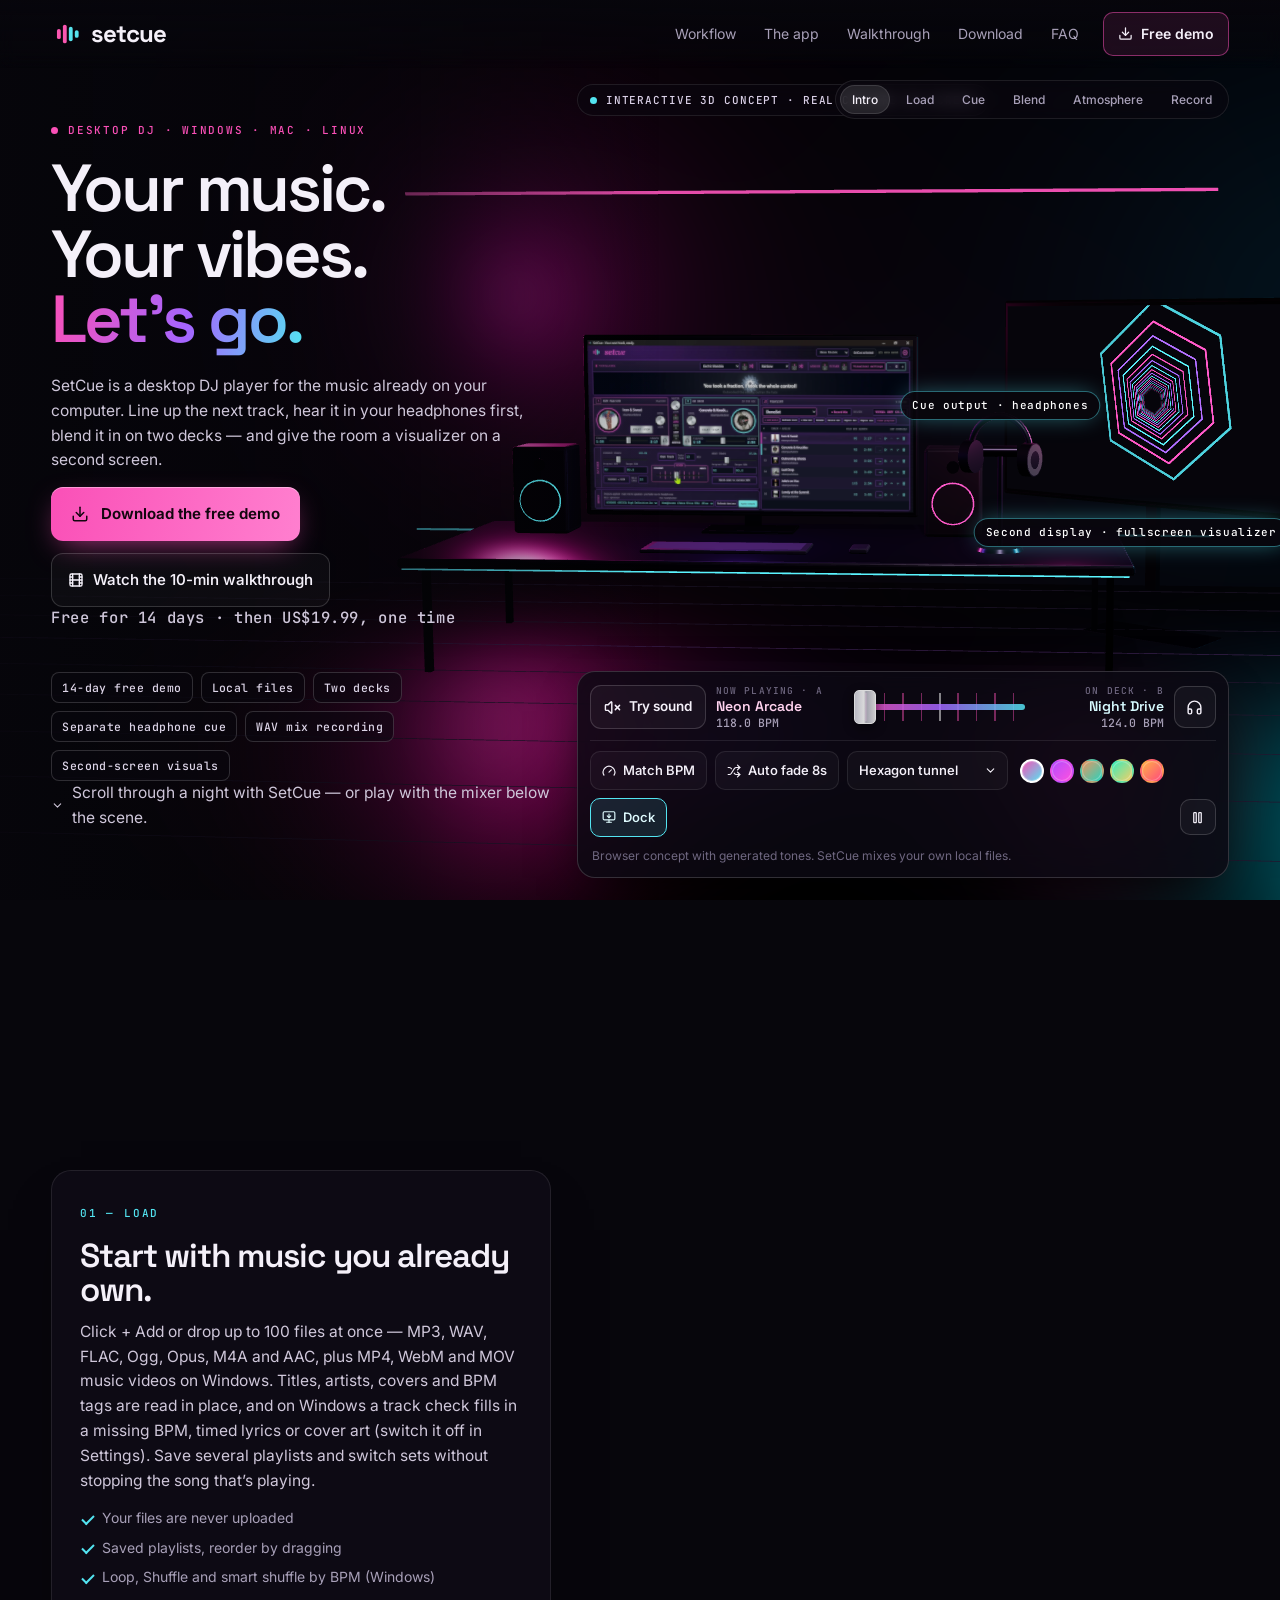
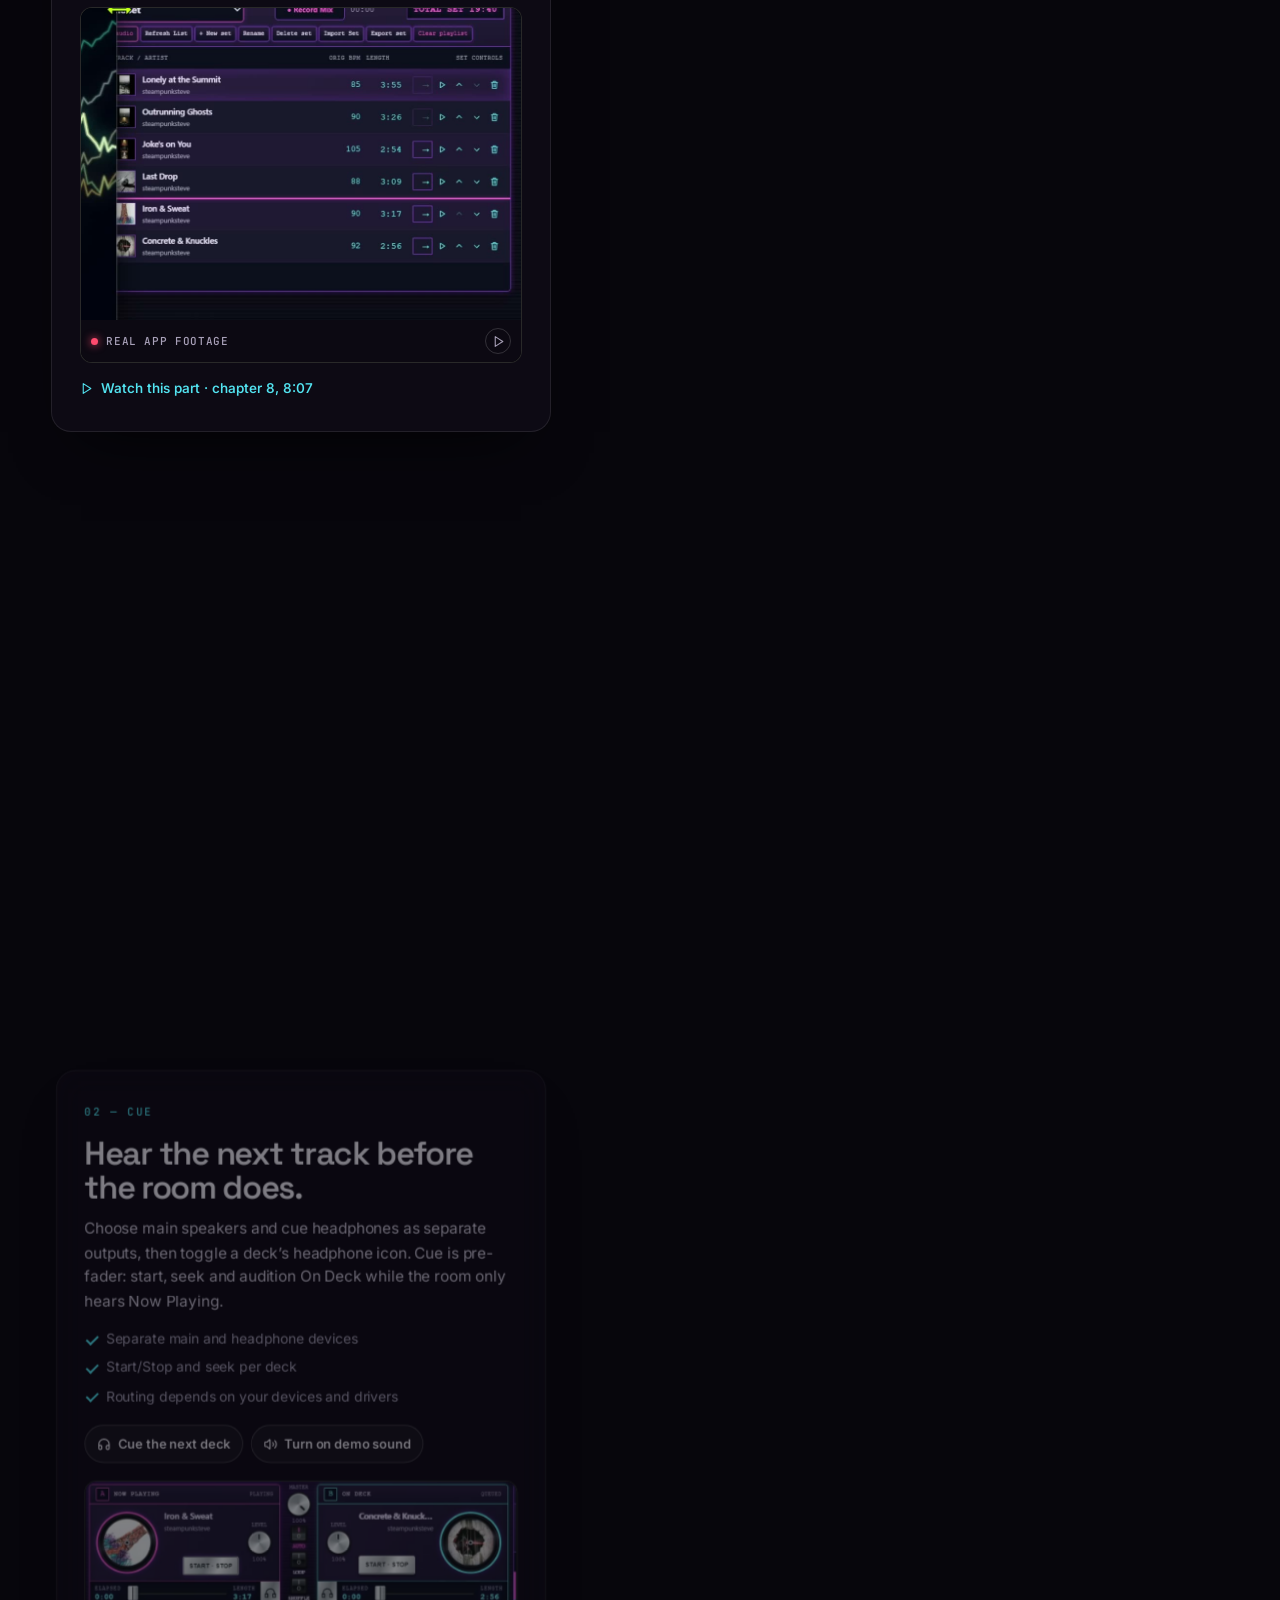
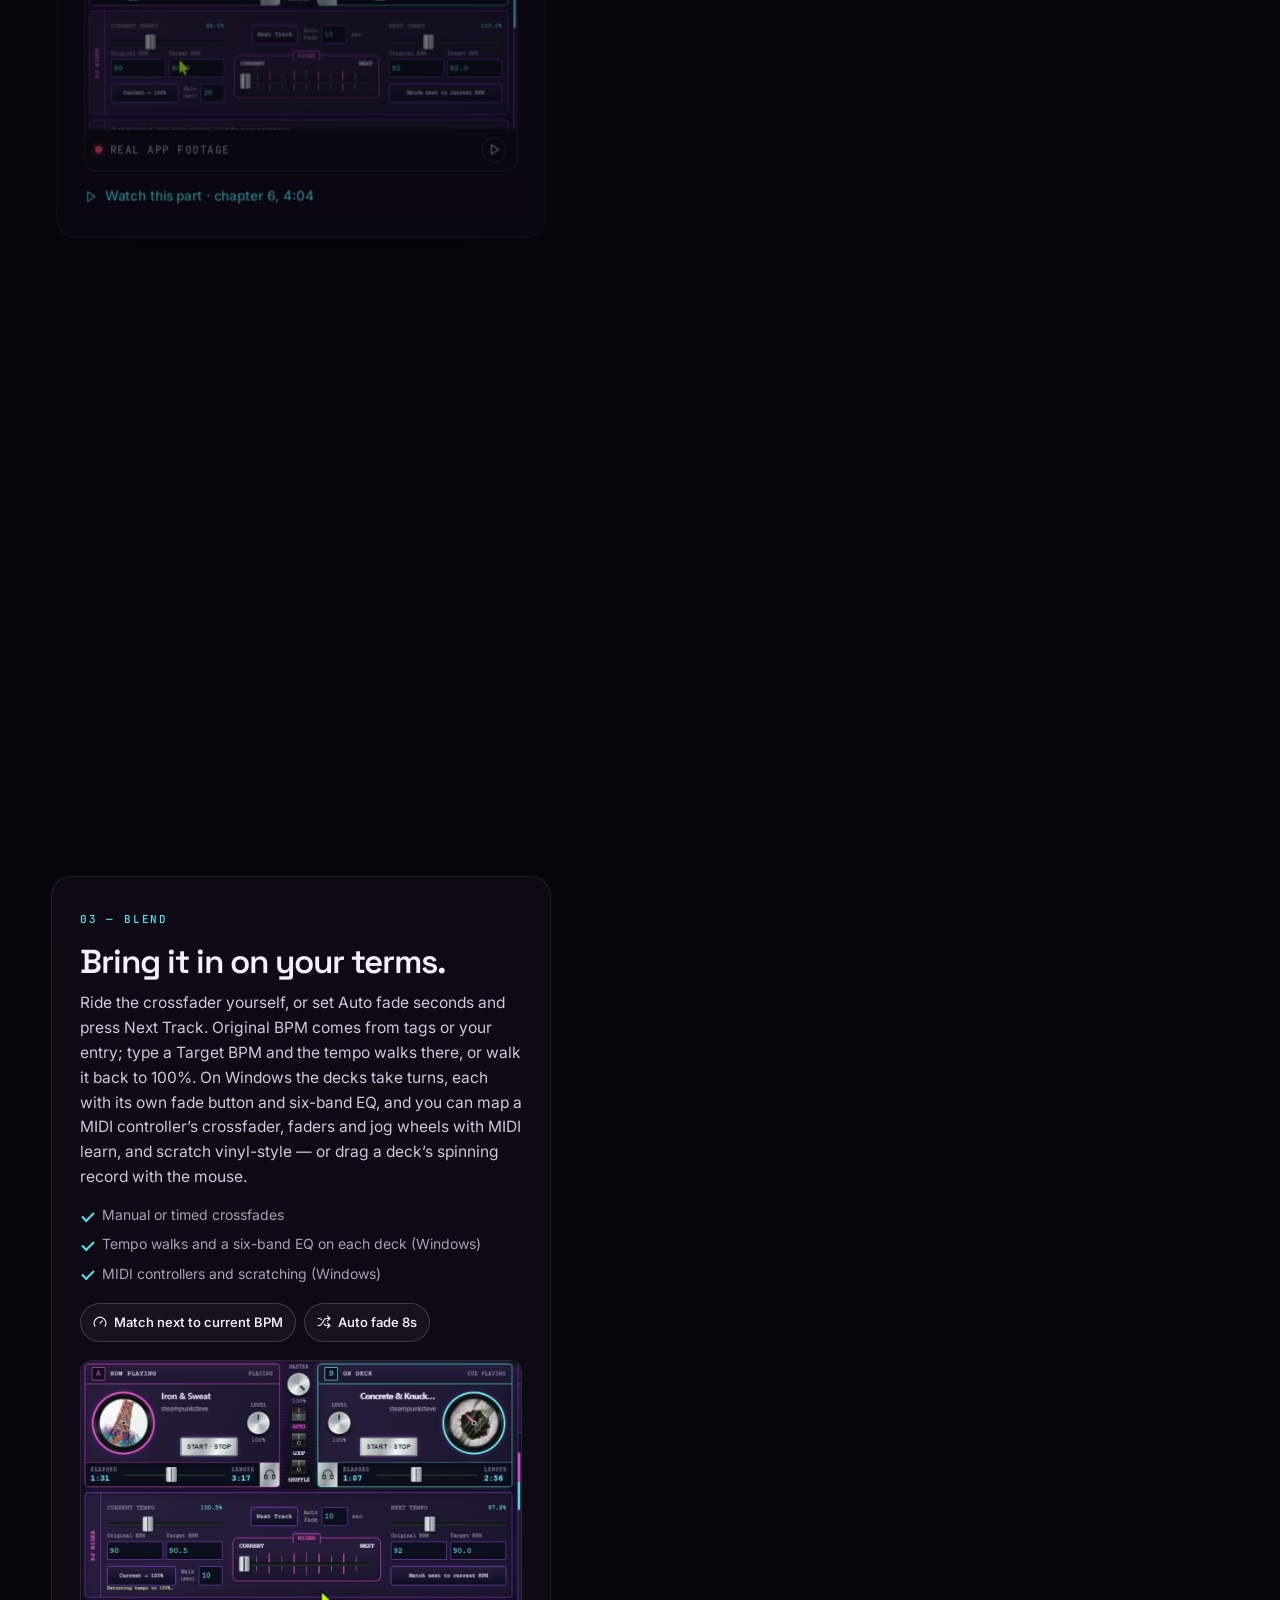
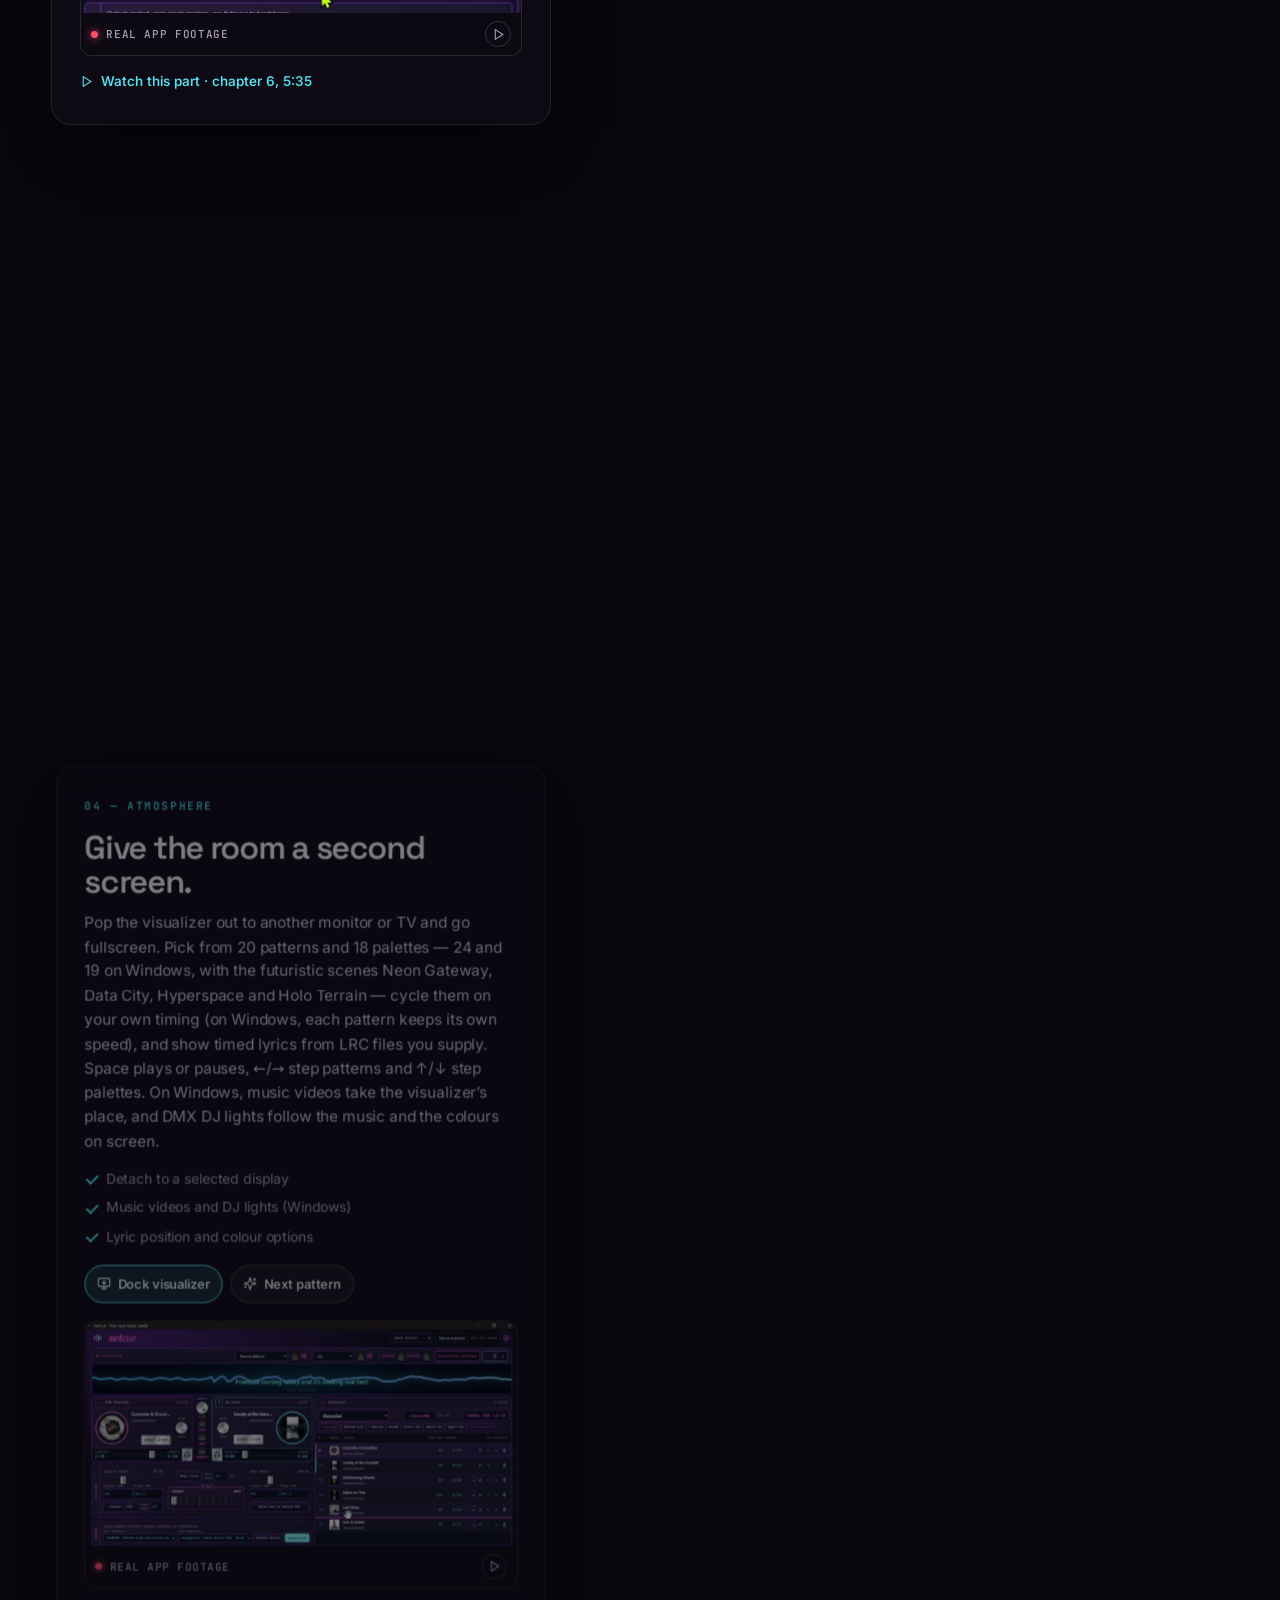
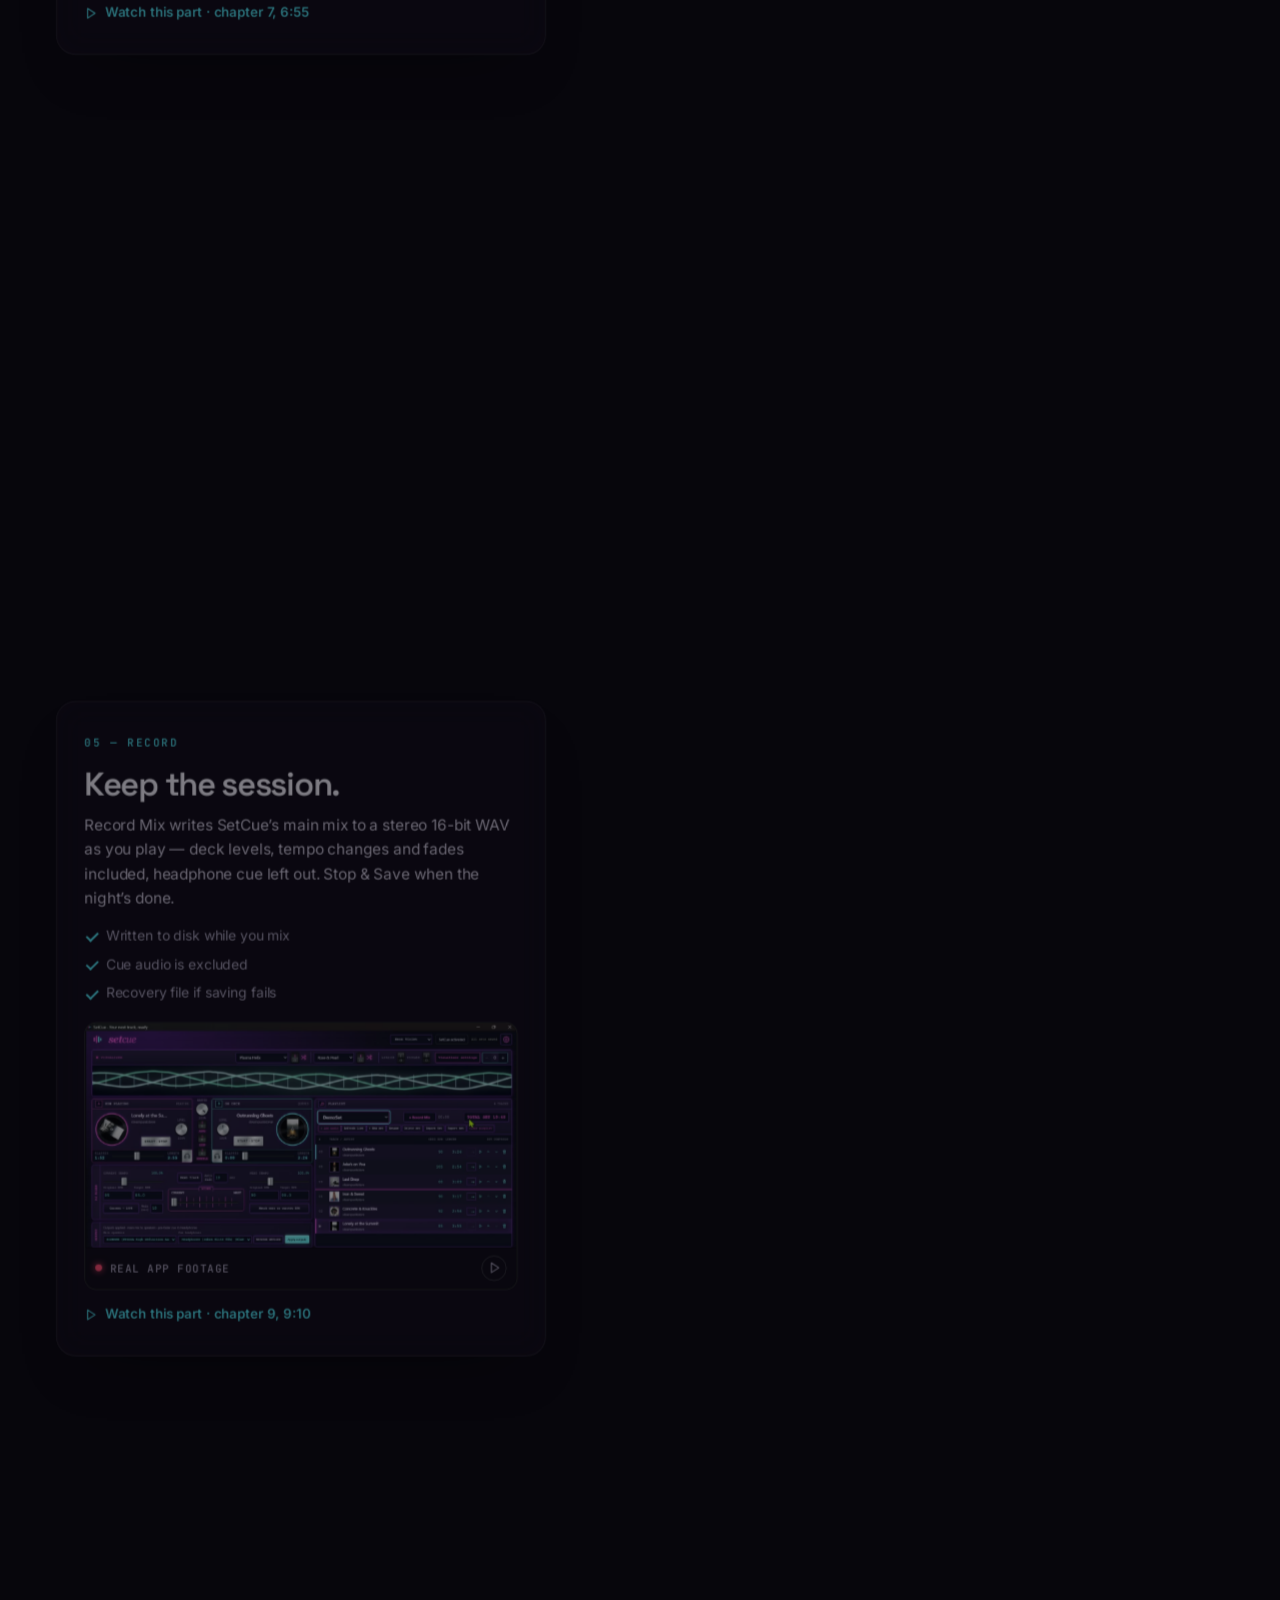
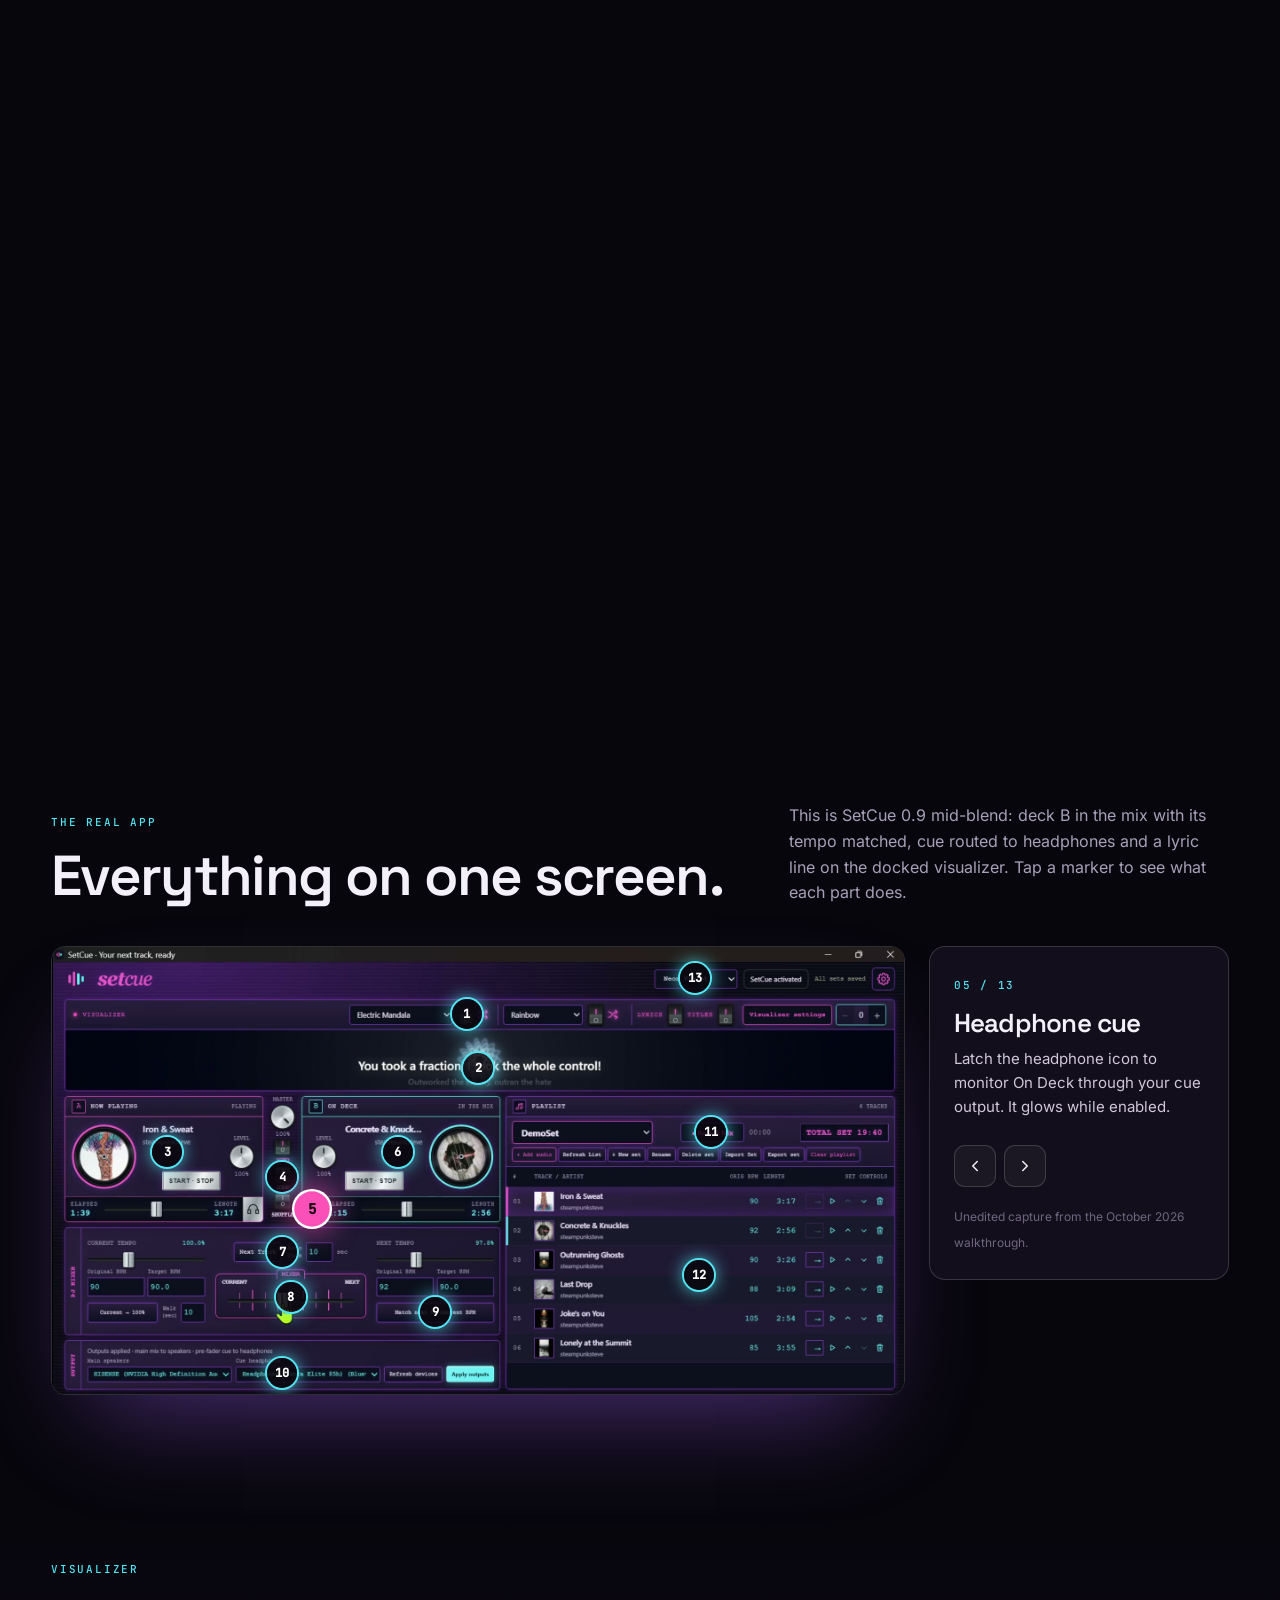
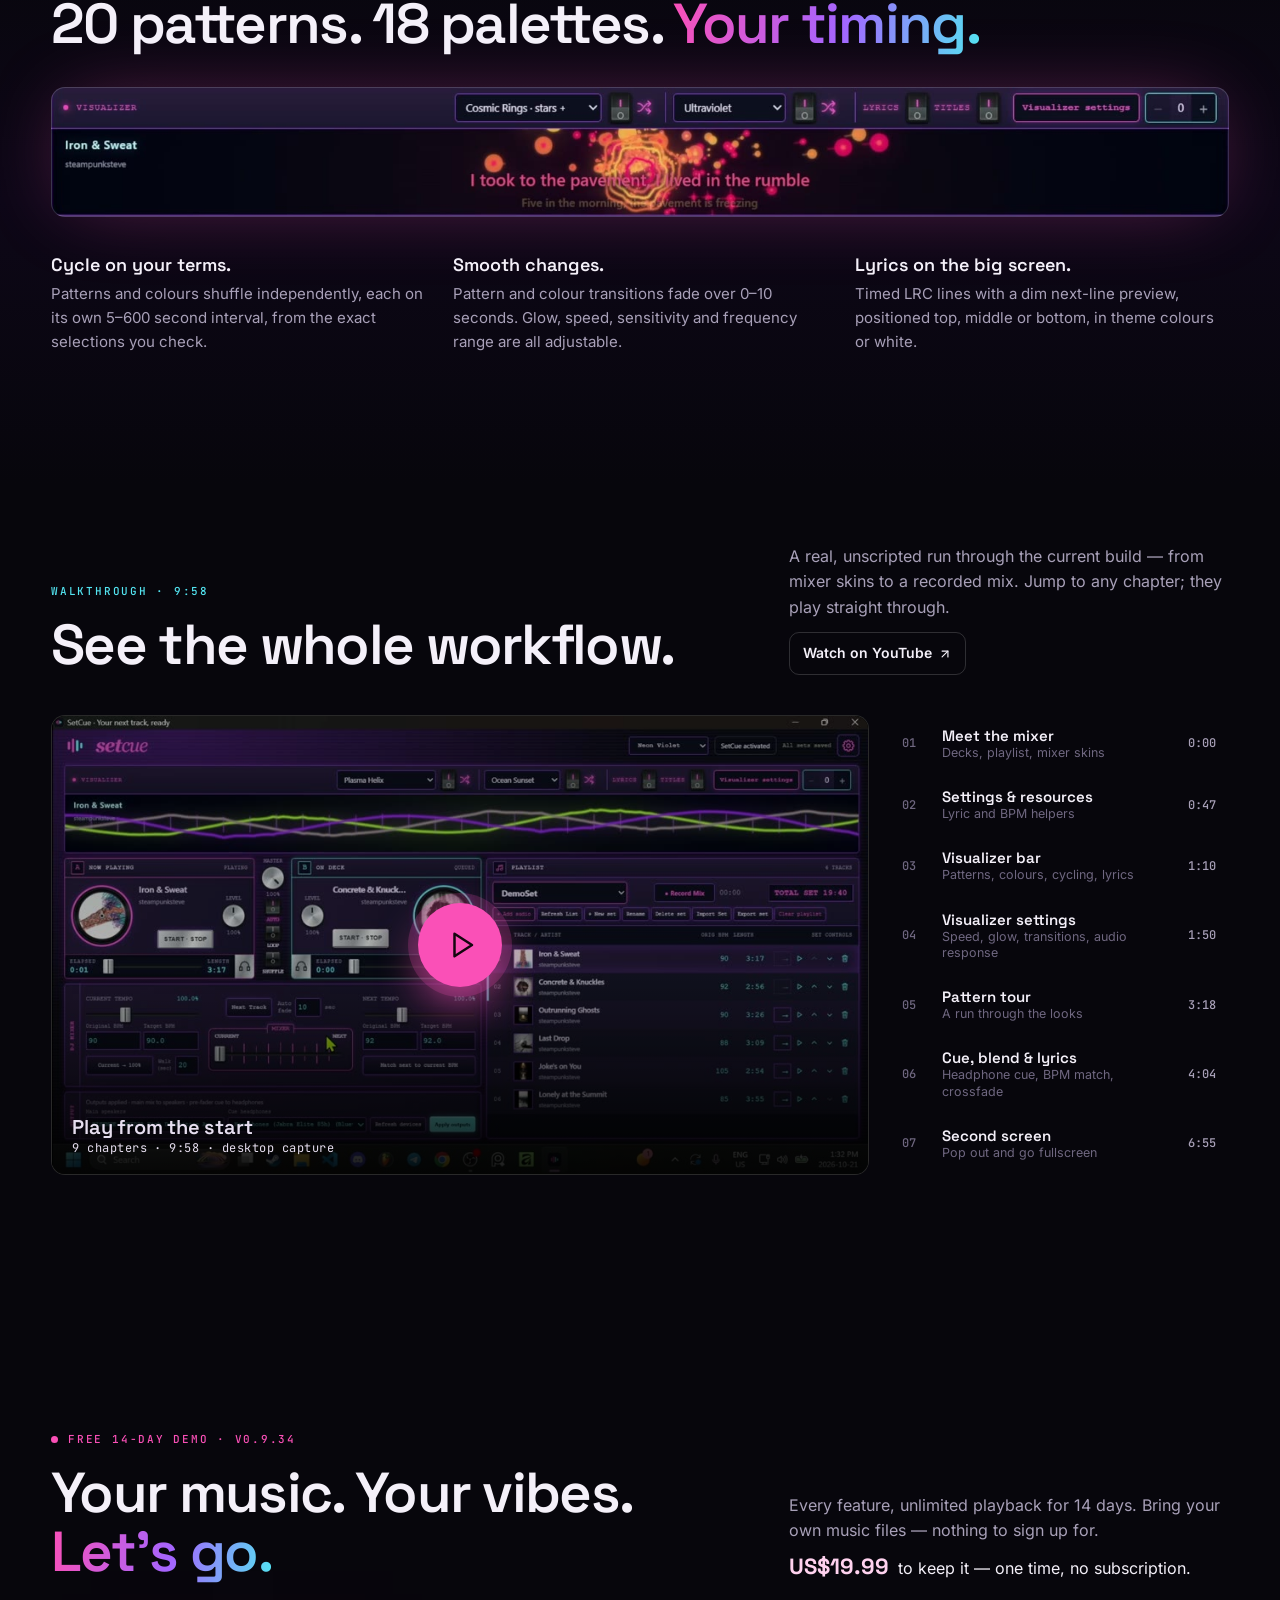
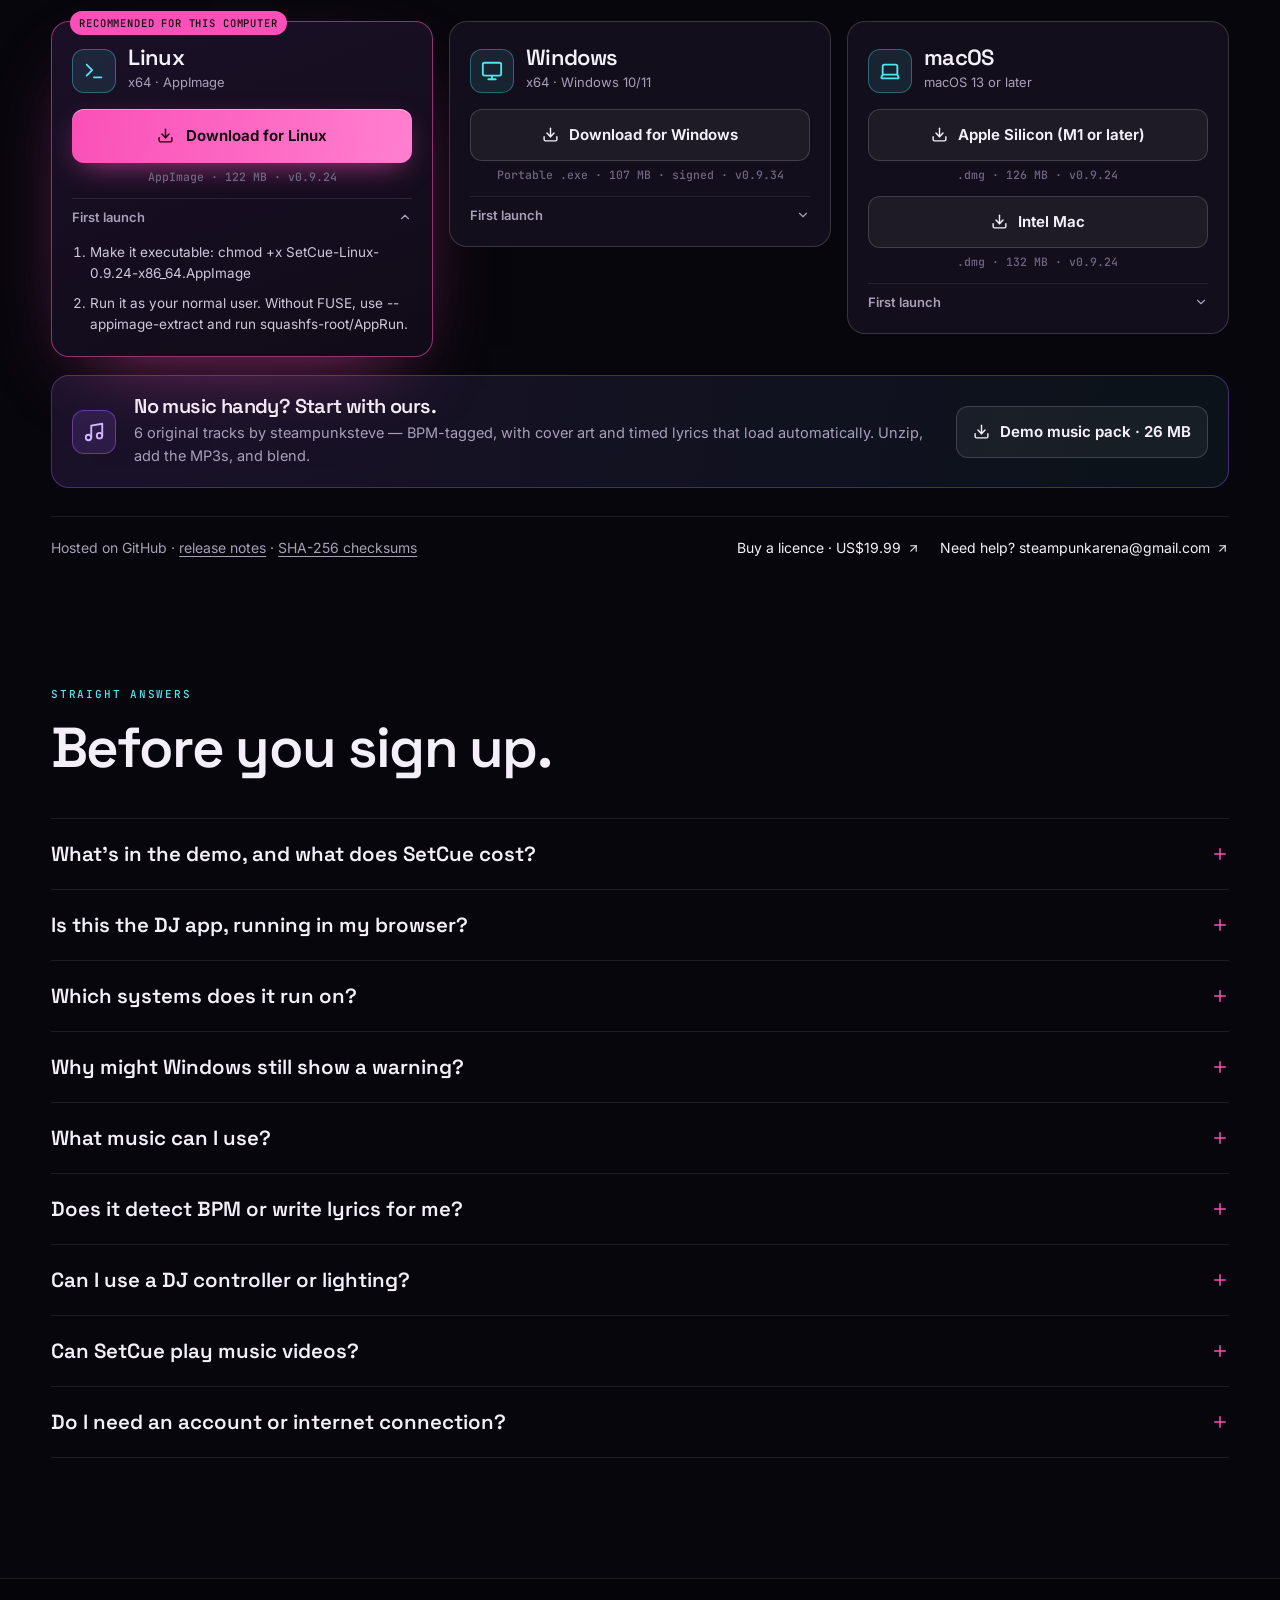
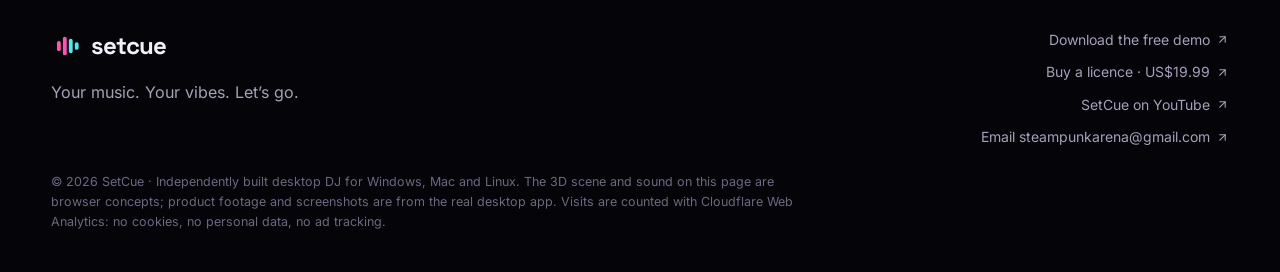
==== commit 8df7ac35: "Publish SetCue website (2026-11-01)" ====
--- a/index.html
+++ b/index.html
@@ -34,7 +34,7 @@
     })(window, document, "px_f8207866fe14", "c5361406-beec-4ca4-975c-4ecf95621877", "https://track.getsetcue.com", "CUSTOM", "false");
     </script>
     <!-- End Trybe Attribution Pixel -->
-    <script type="module" crossorigin src="/assets/index-C4o6oTHu.js"></script>
+    <script type="module" crossorigin src="/assets/index-BhVbutv_.js"></script>
     <link rel="stylesheet" crossorigin href="/assets/index-kGh3x6zF.css">
   </head>
   <body>
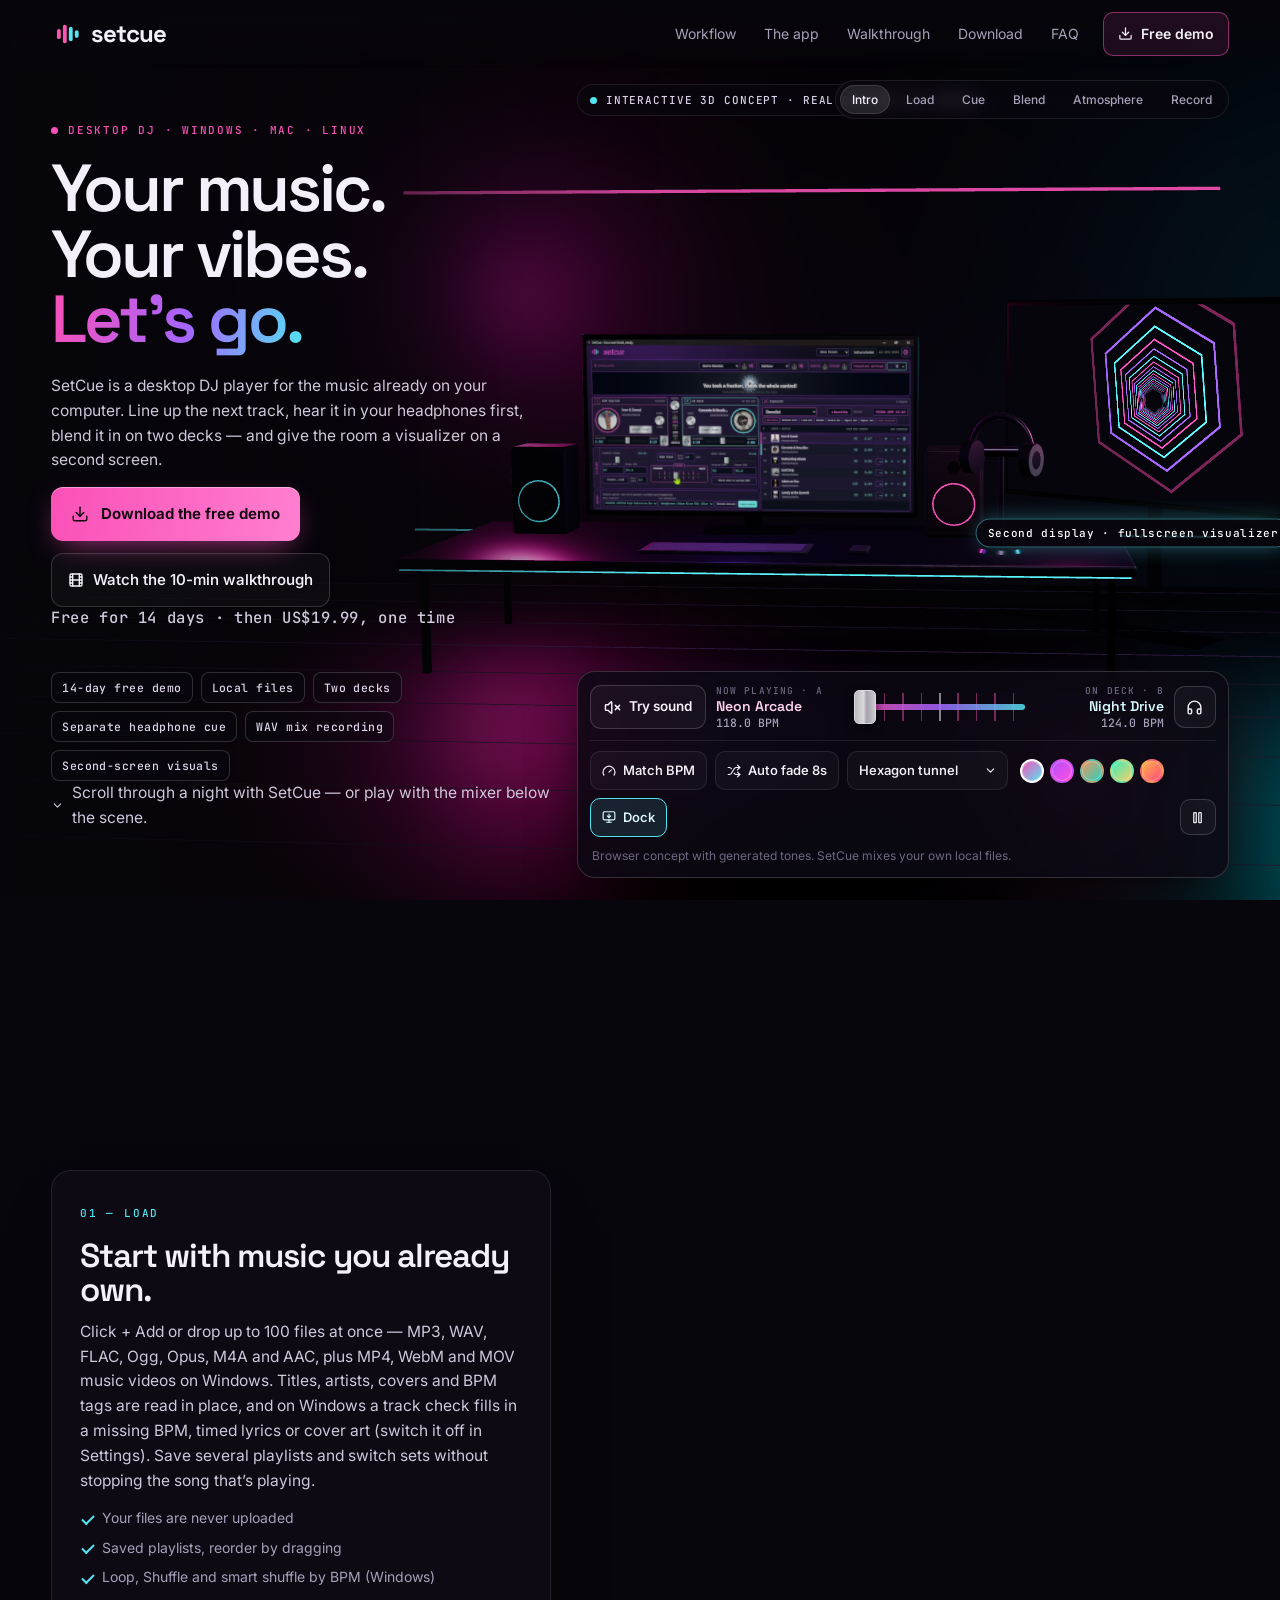
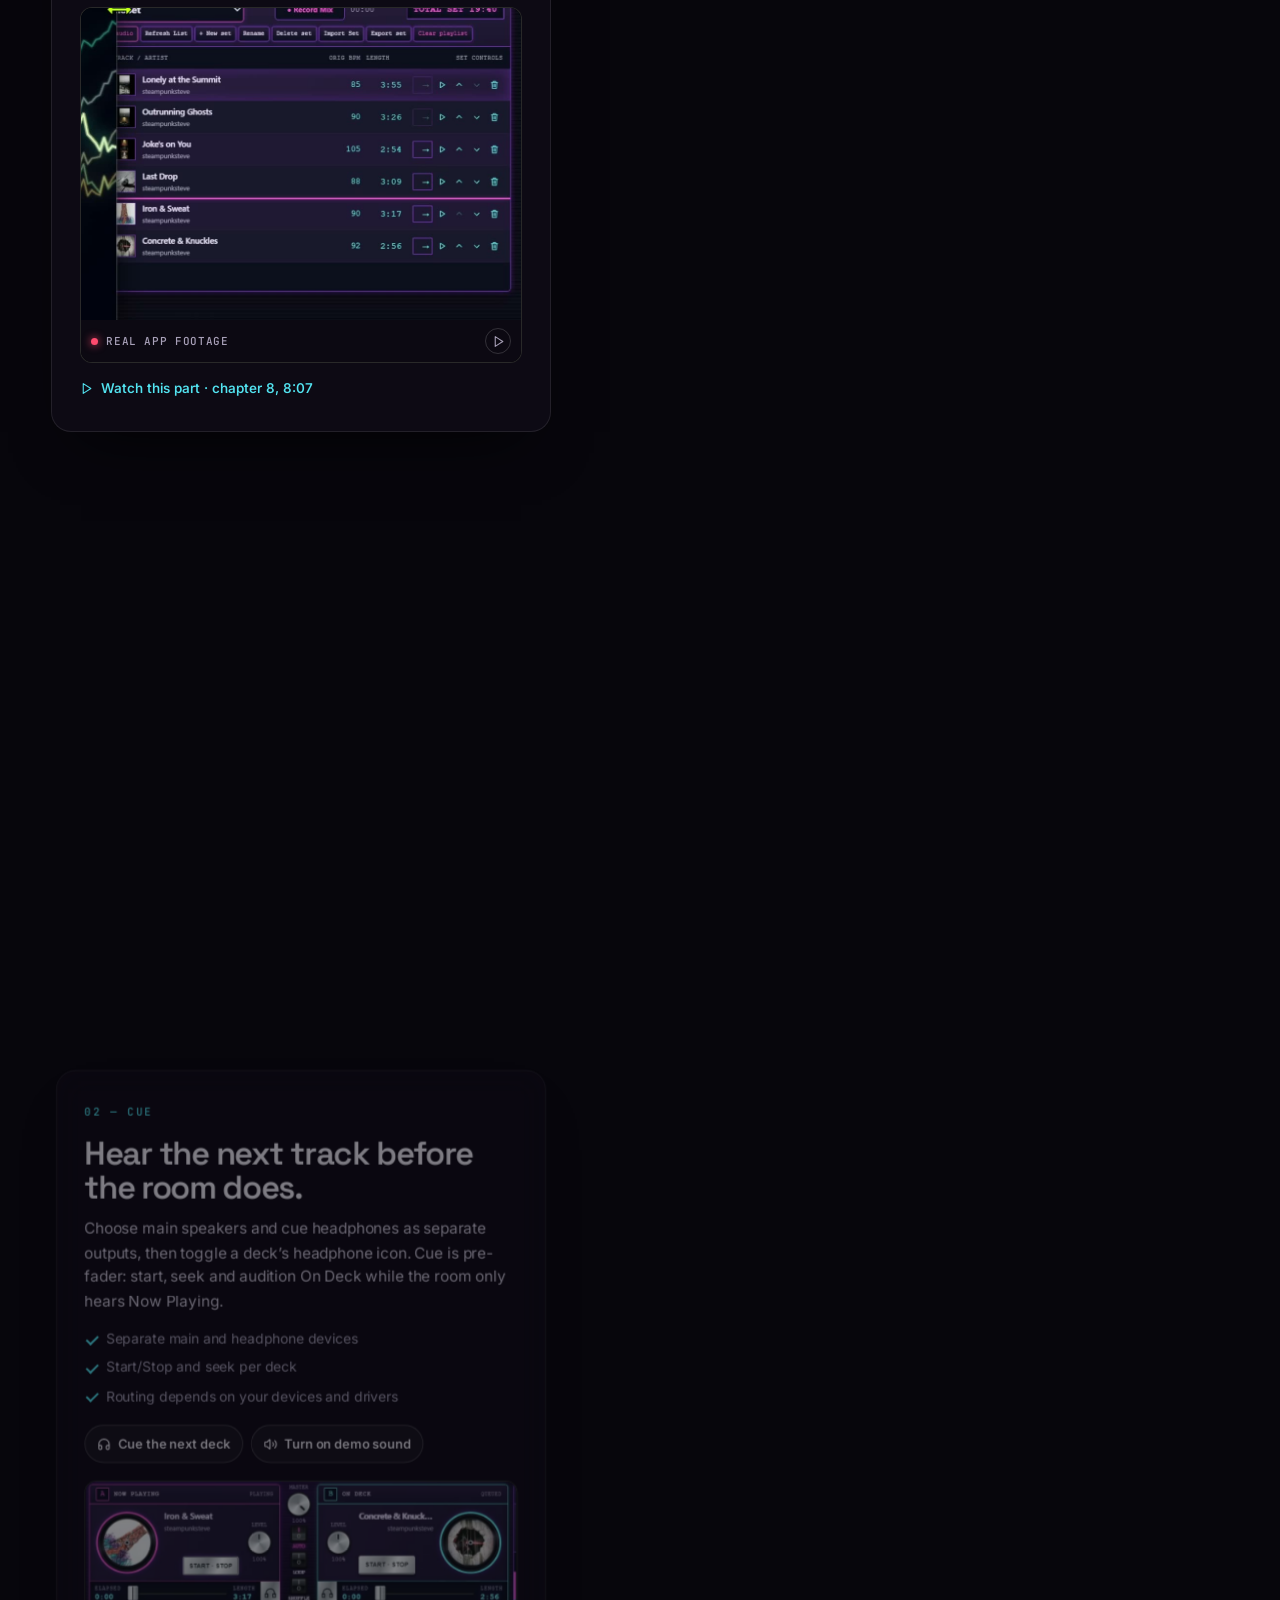
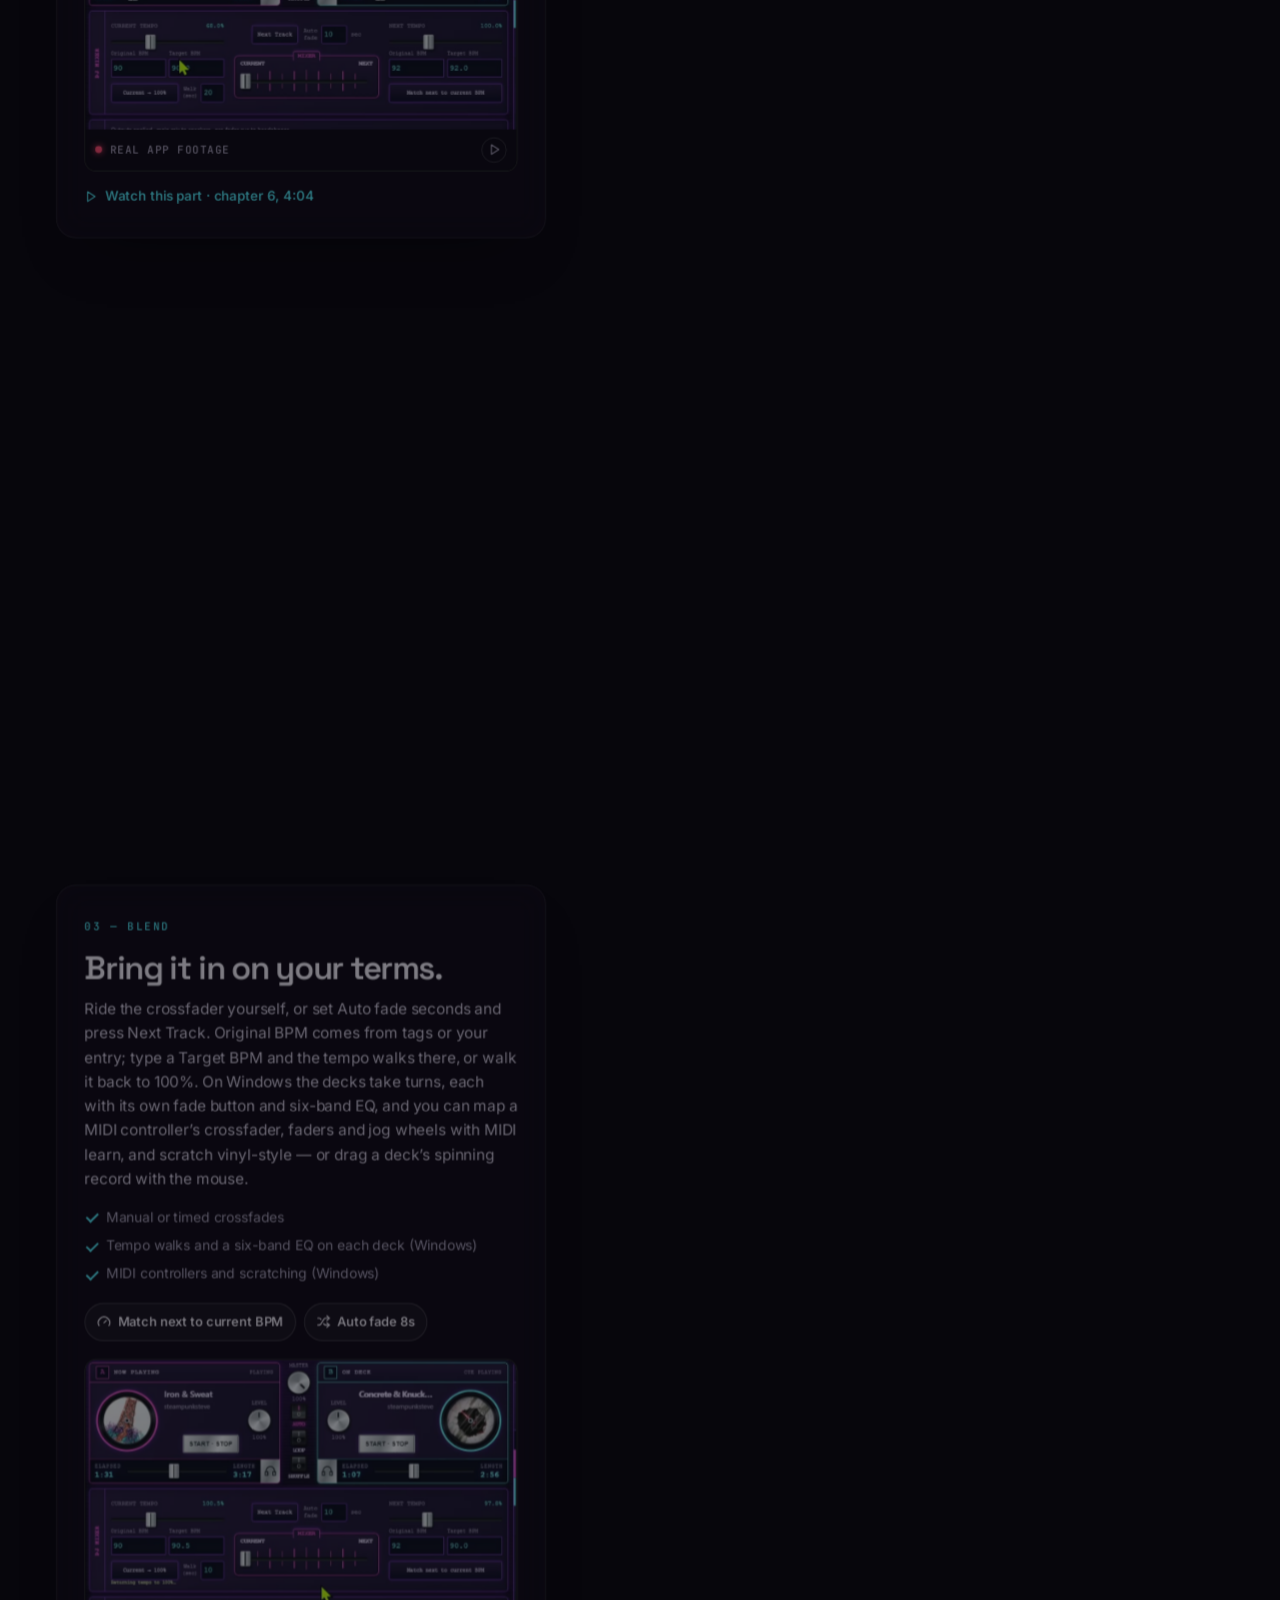
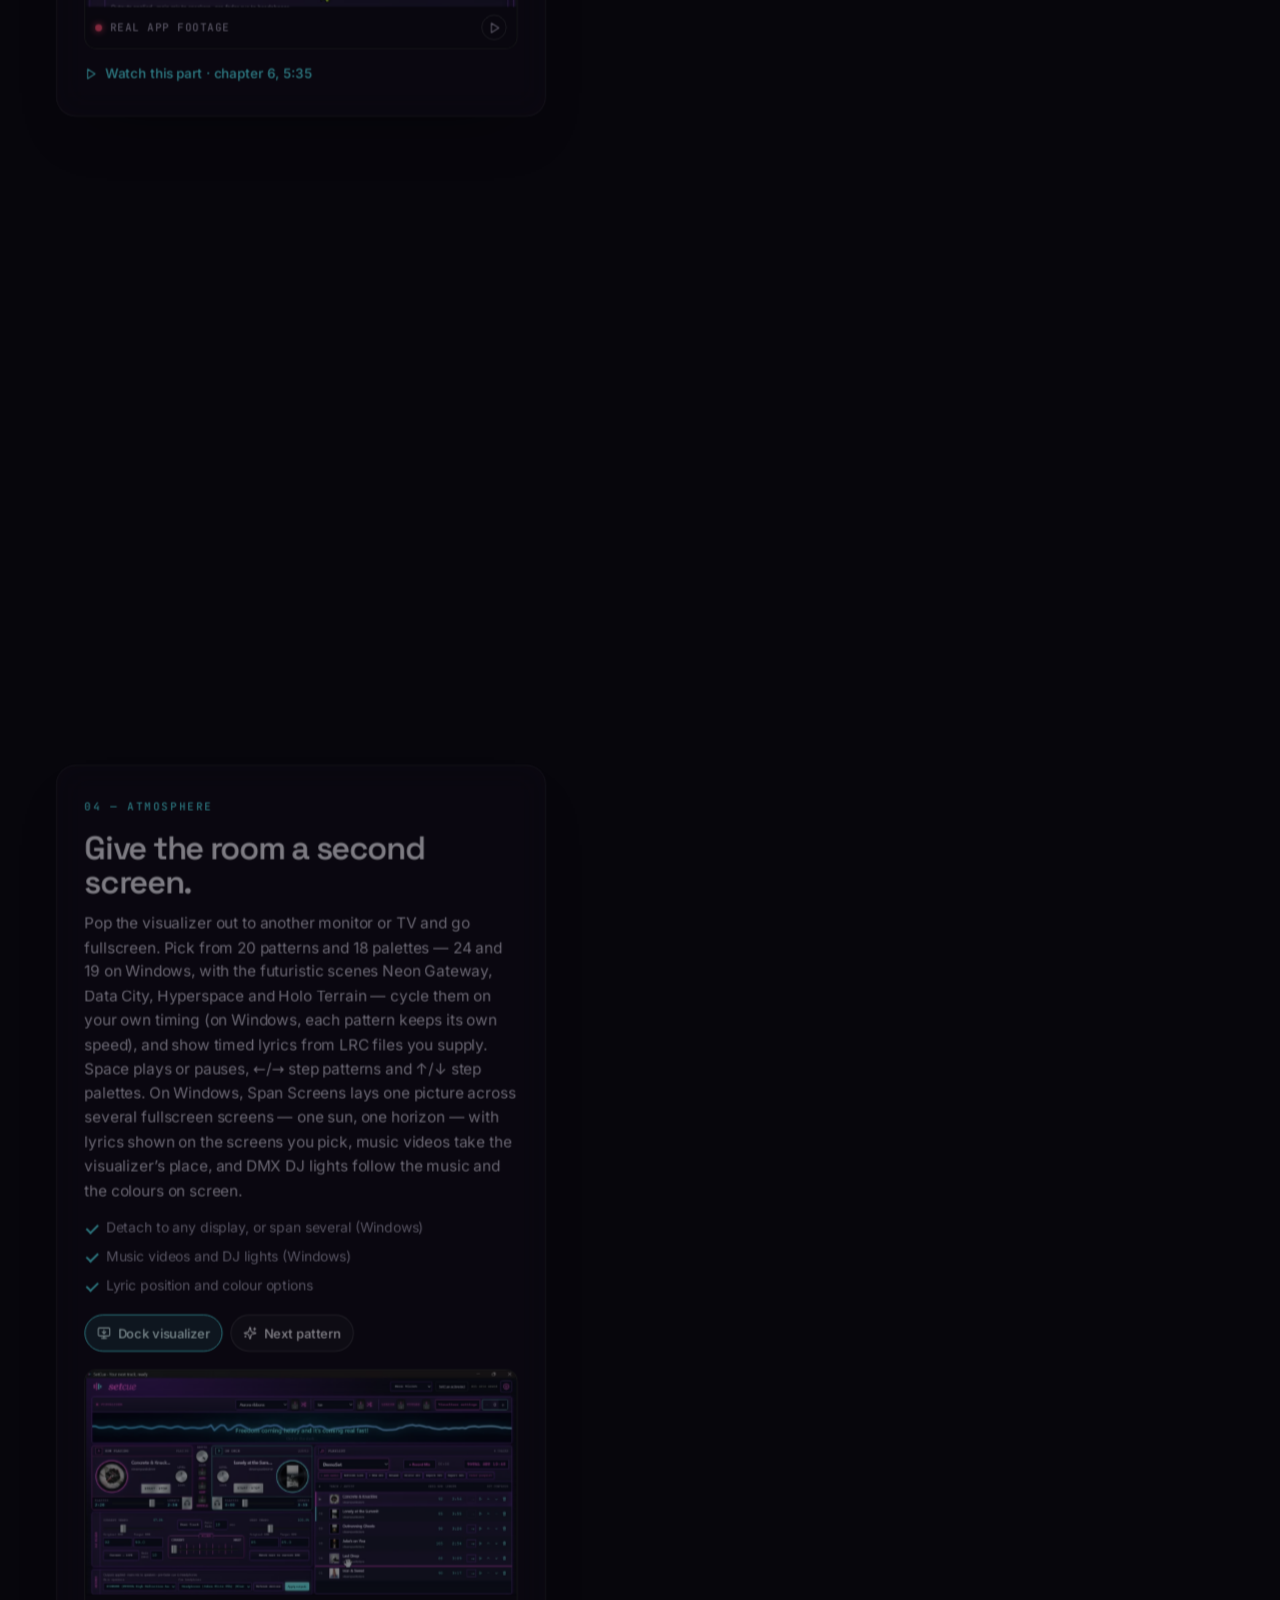
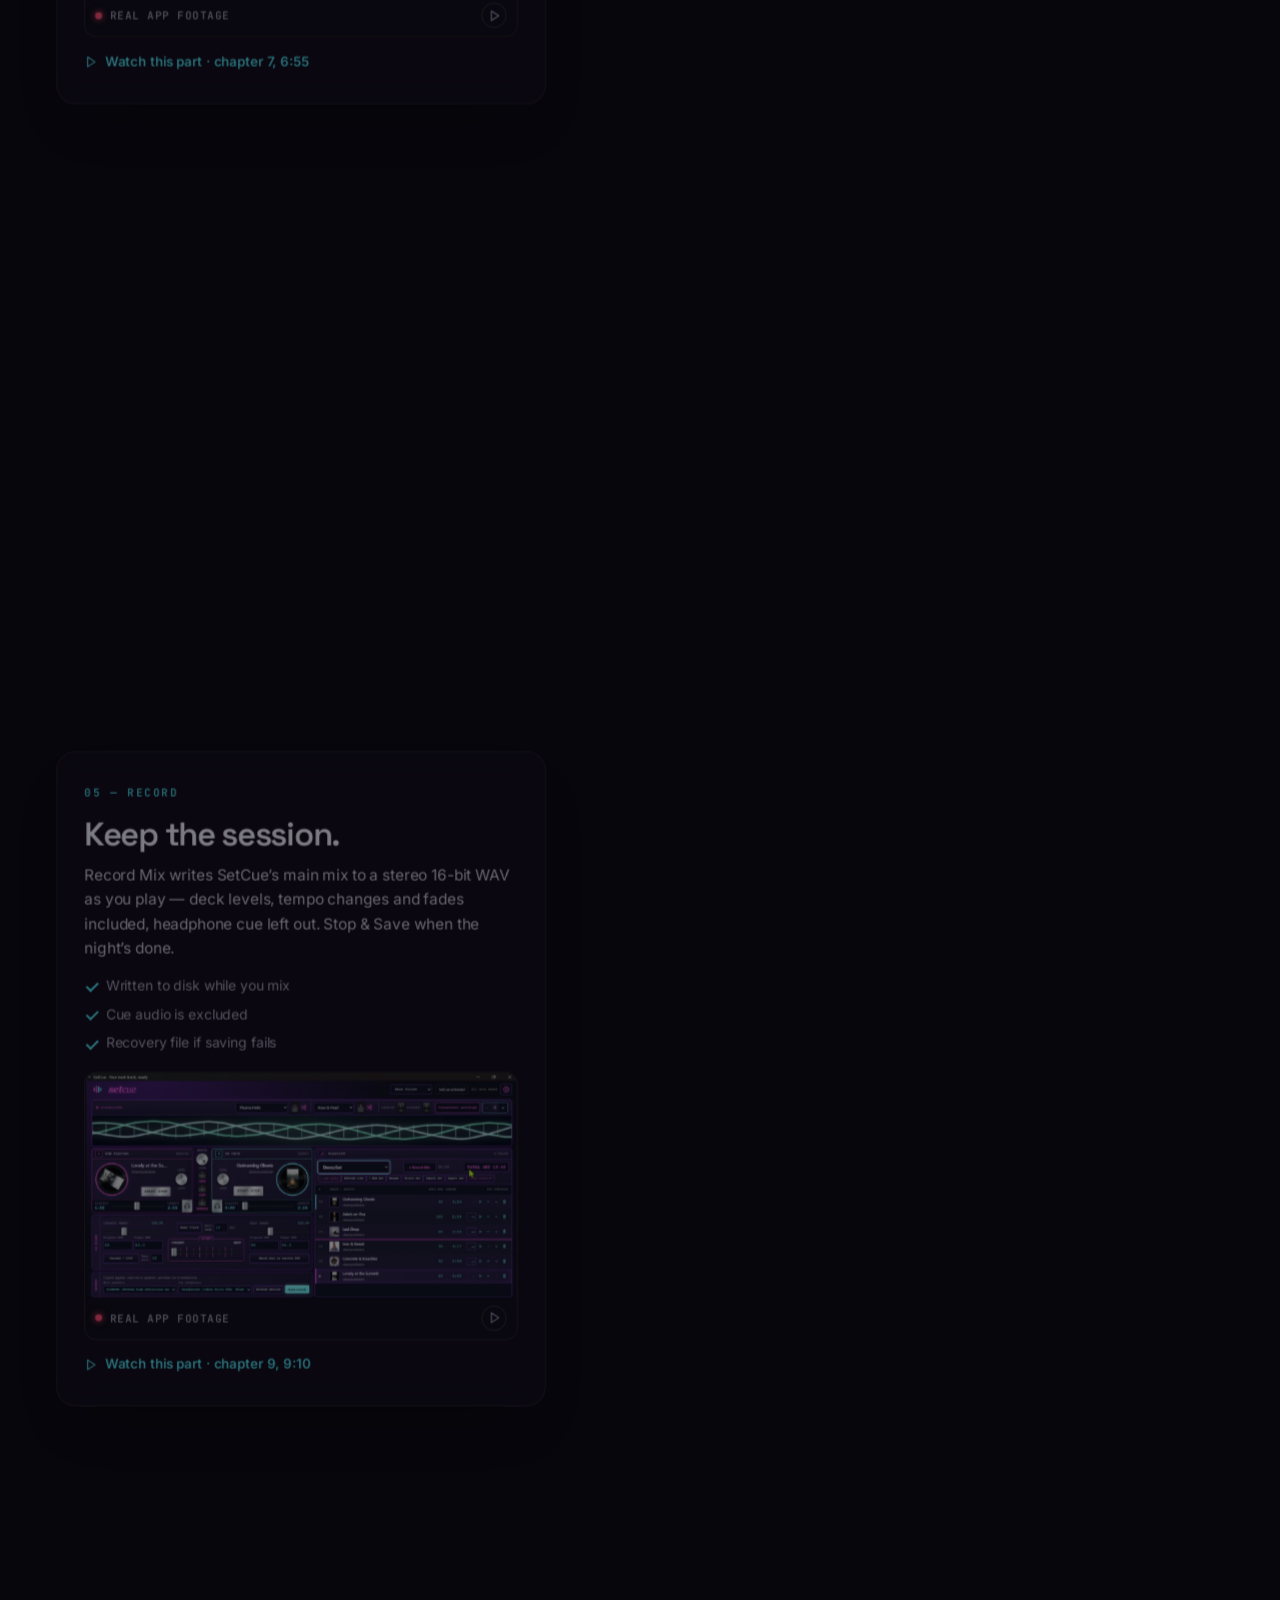
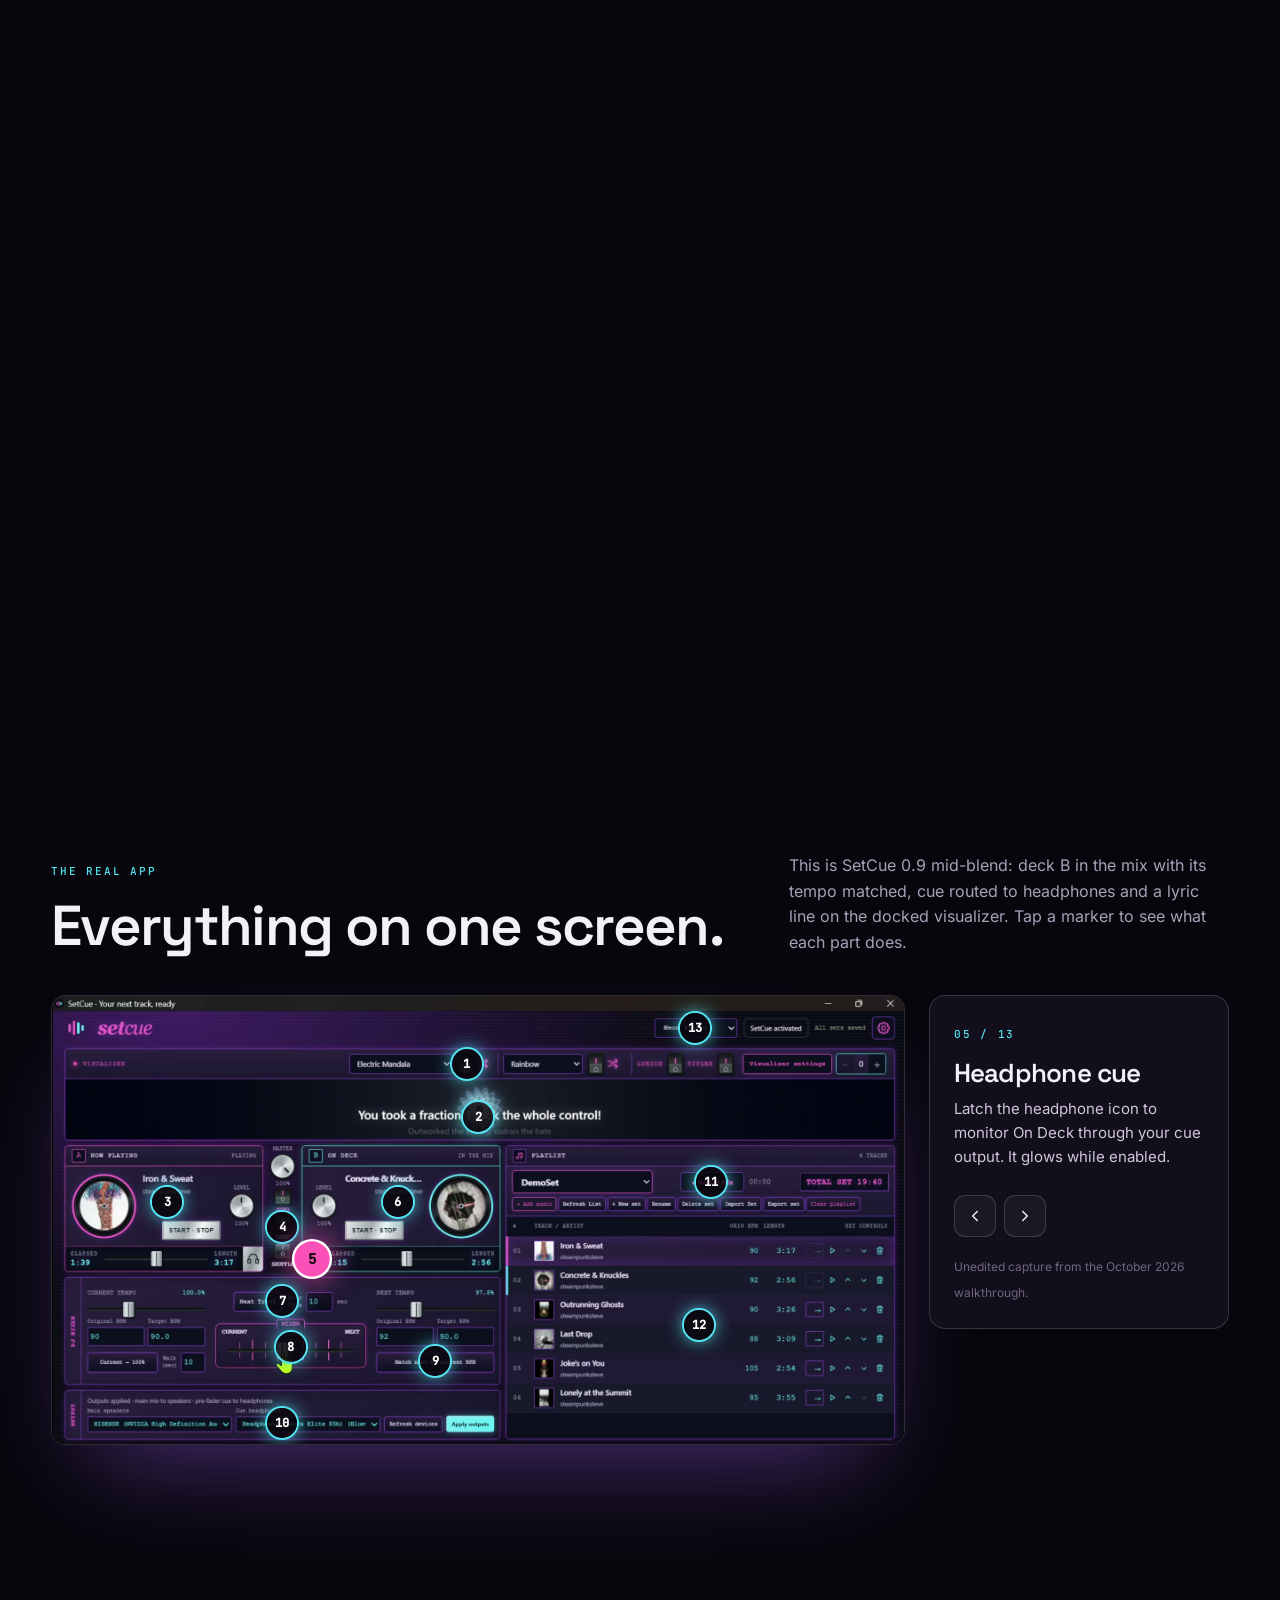
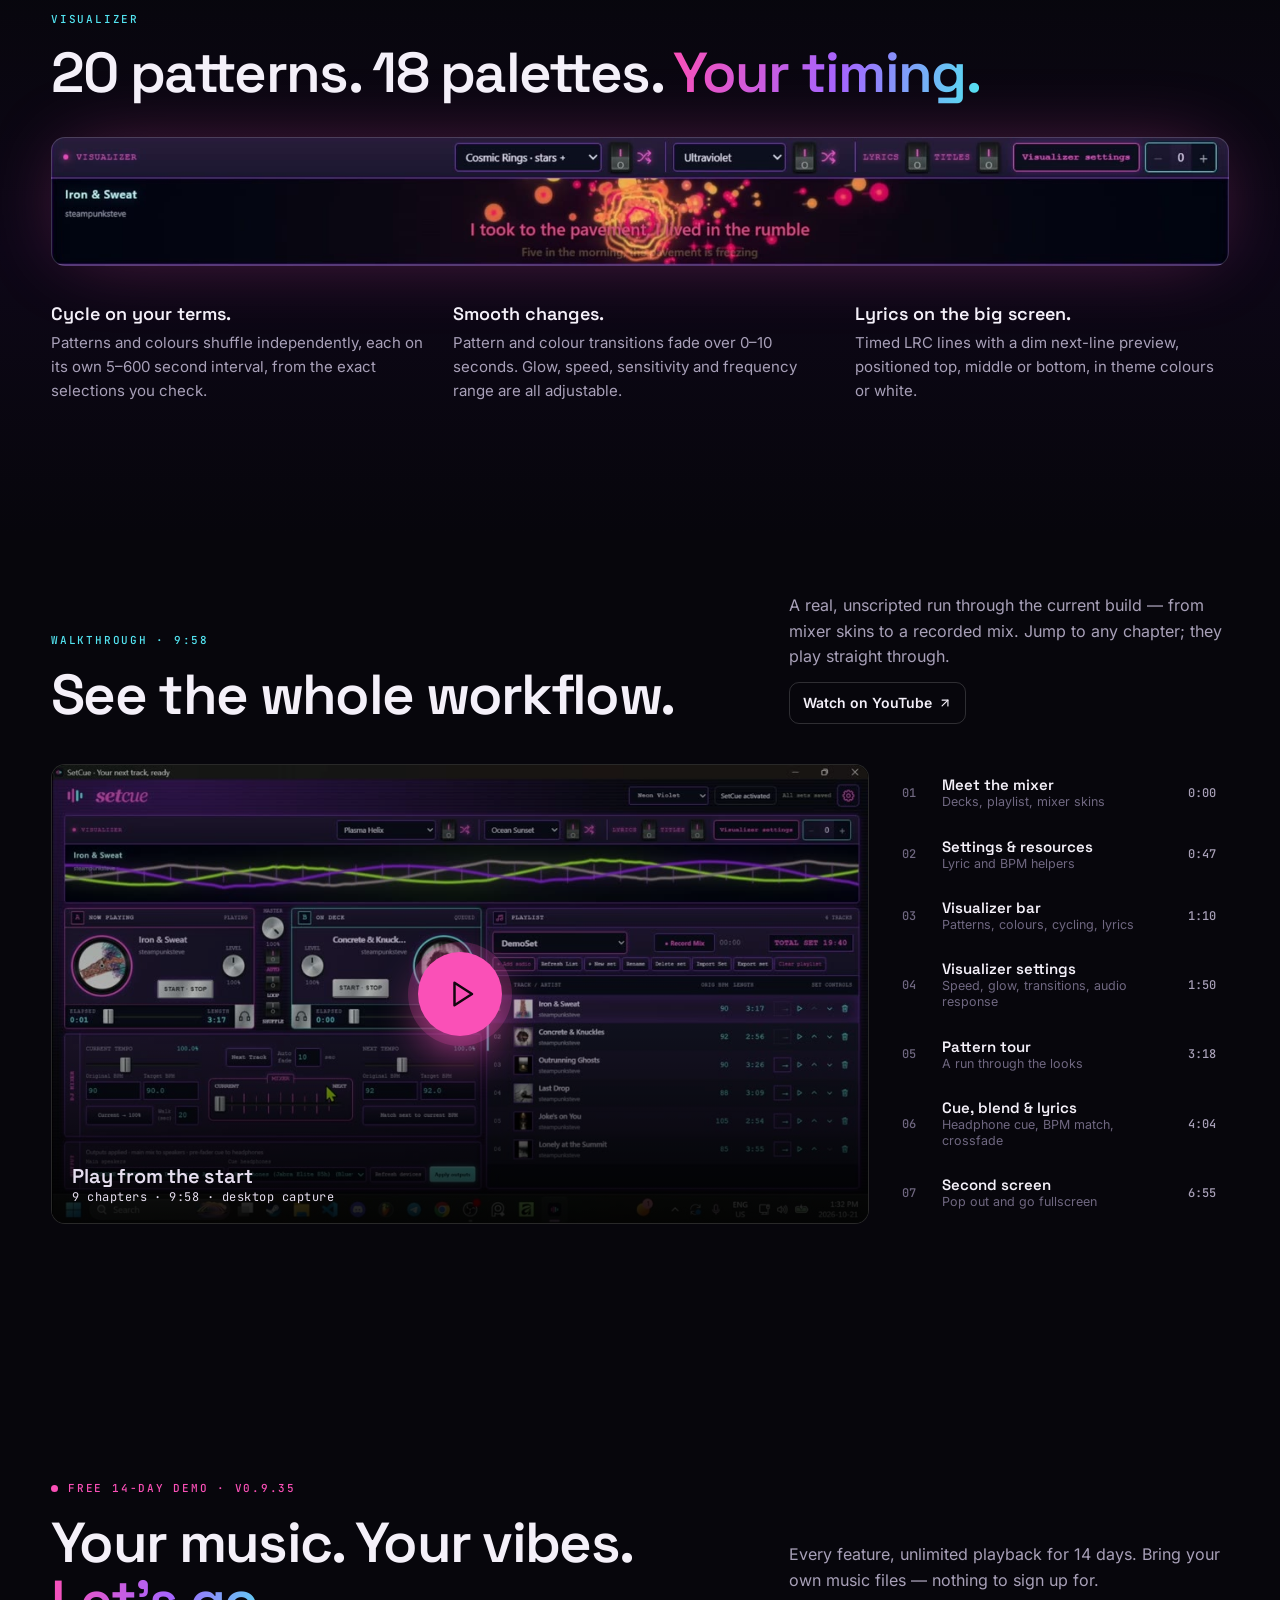
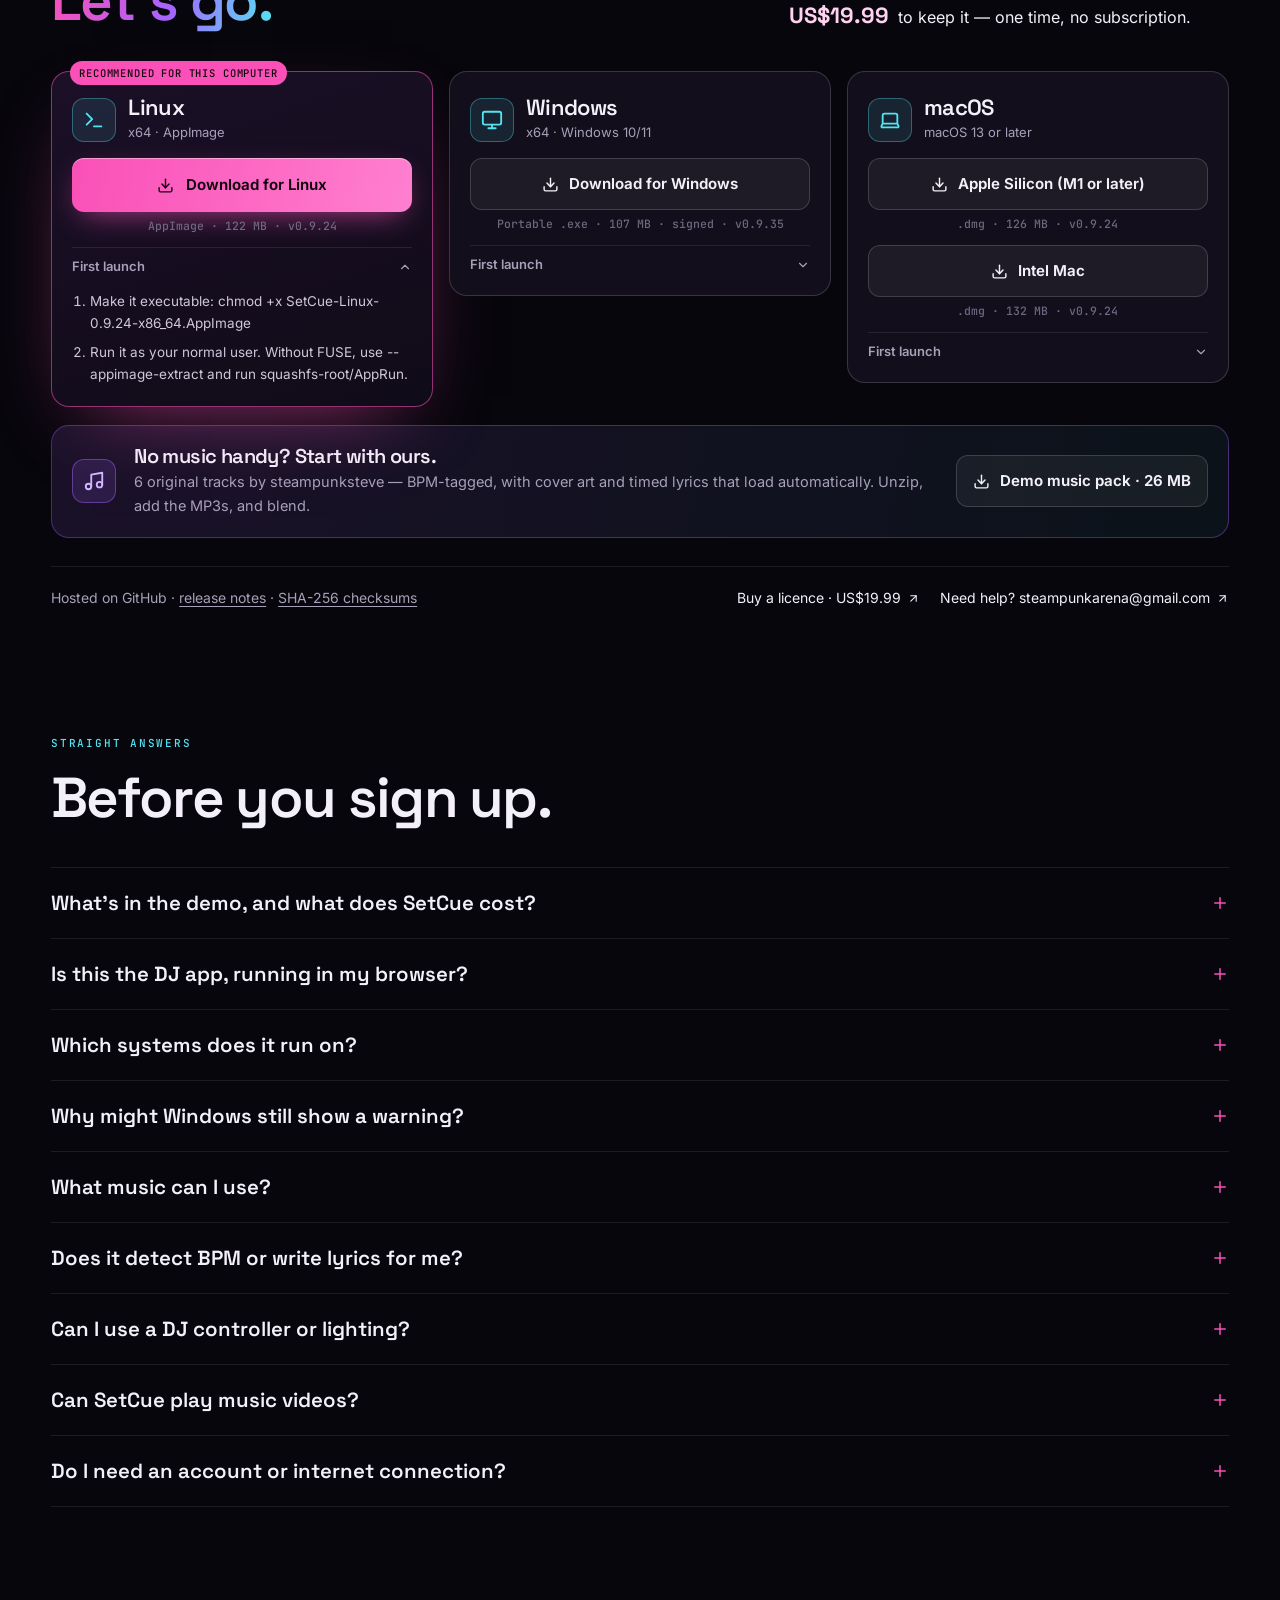
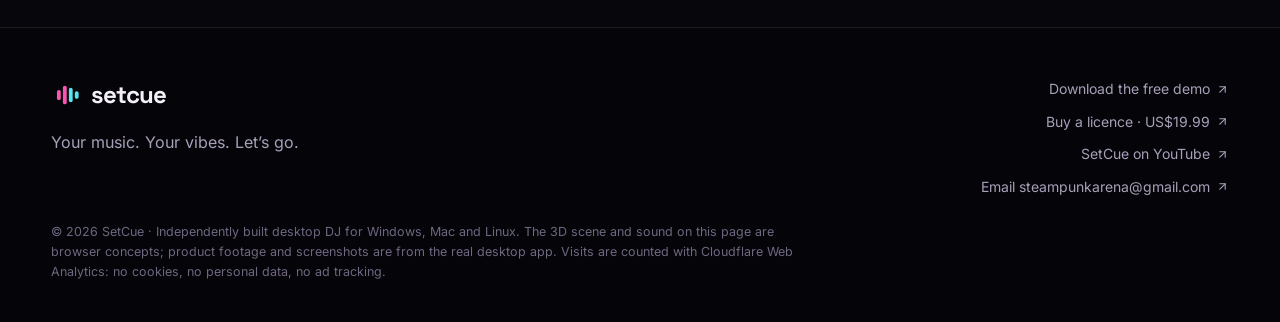
==== commit d3d140cd: "Publish SetCue website (2026-11-02)" ====
--- a/index.html
+++ b/index.html
@@ -34,7 +34,7 @@
     })(window, document, "px_f8207866fe14", "c5361406-beec-4ca4-975c-4ecf95621877", "https://track.getsetcue.com", "CUSTOM", "false");
     </script>
     <!-- End Trybe Attribution Pixel -->
-    <script type="module" crossorigin src="/assets/index-BhVbutv_.js"></script>
+    <script type="module" crossorigin src="/assets/index-D-C3ZQ4-.js"></script>
     <link rel="stylesheet" crossorigin href="/assets/index-kGh3x6zF.css">
   </head>
   <body>
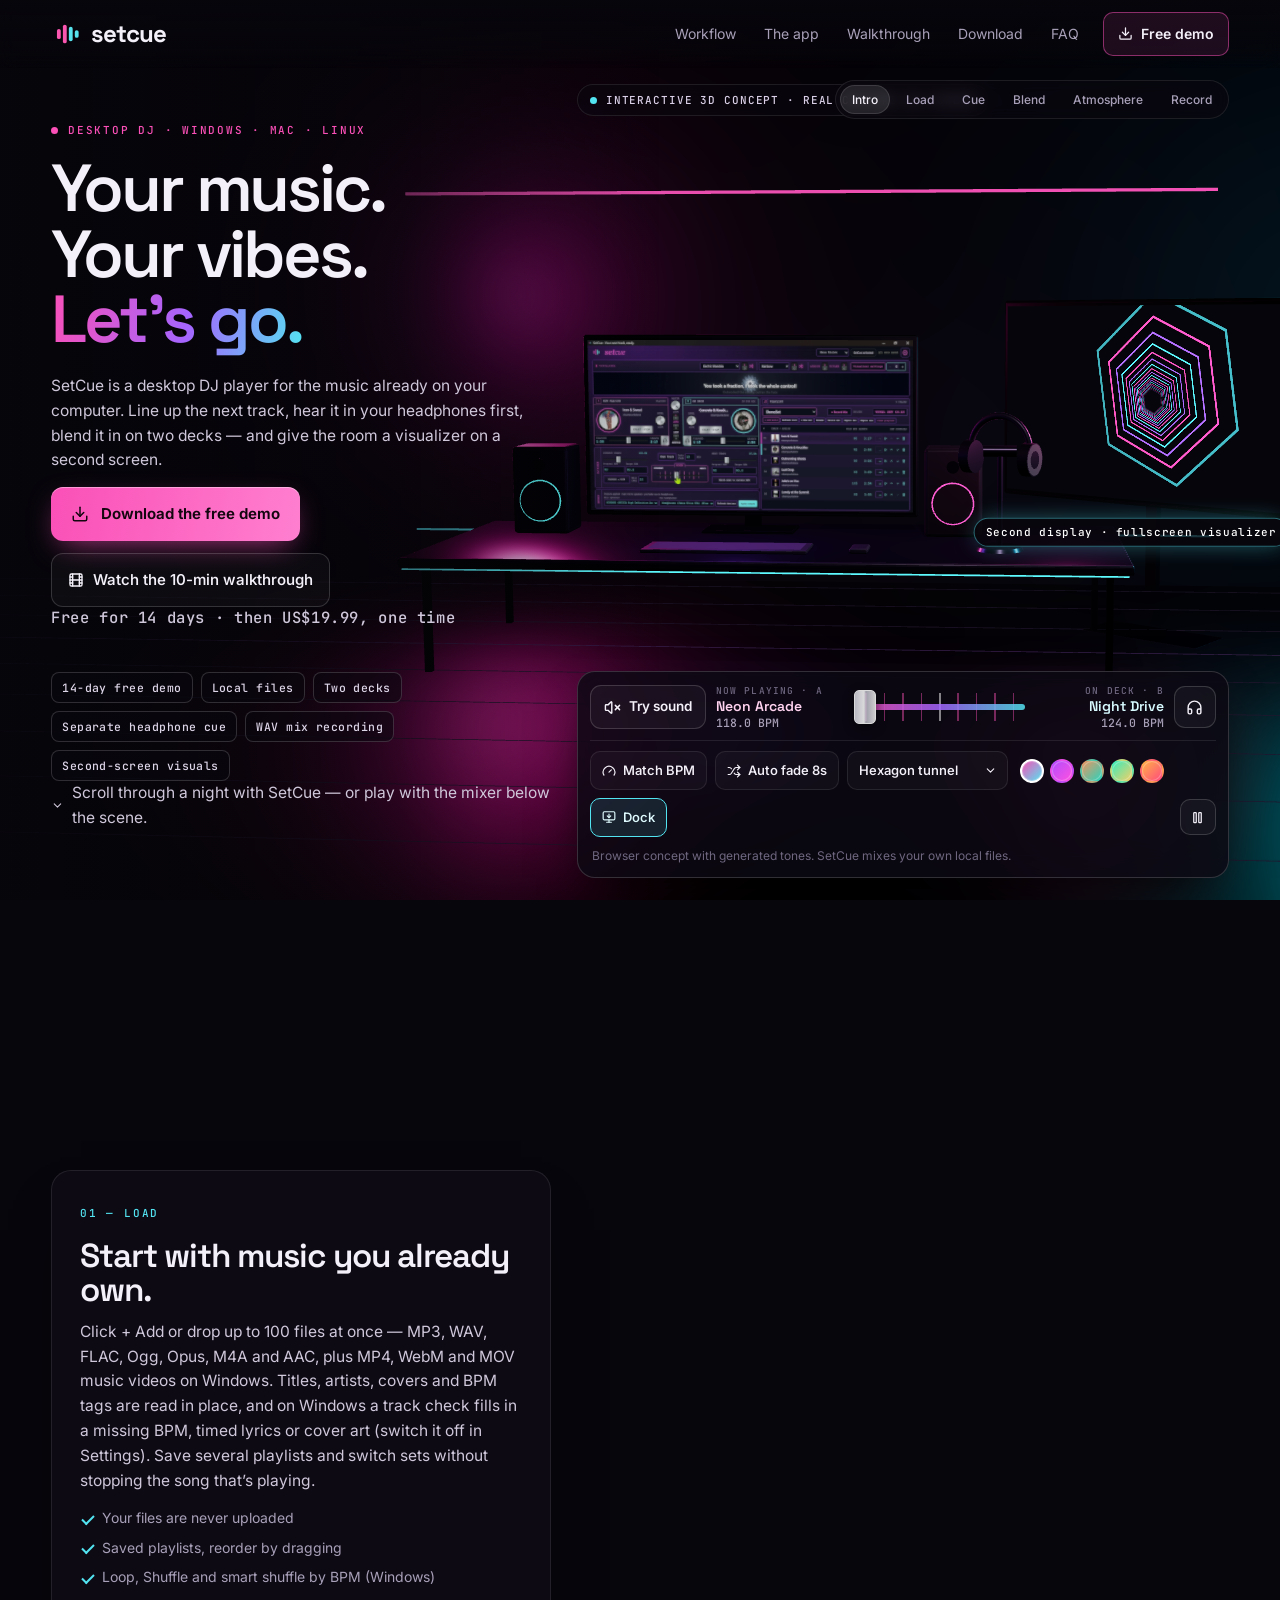
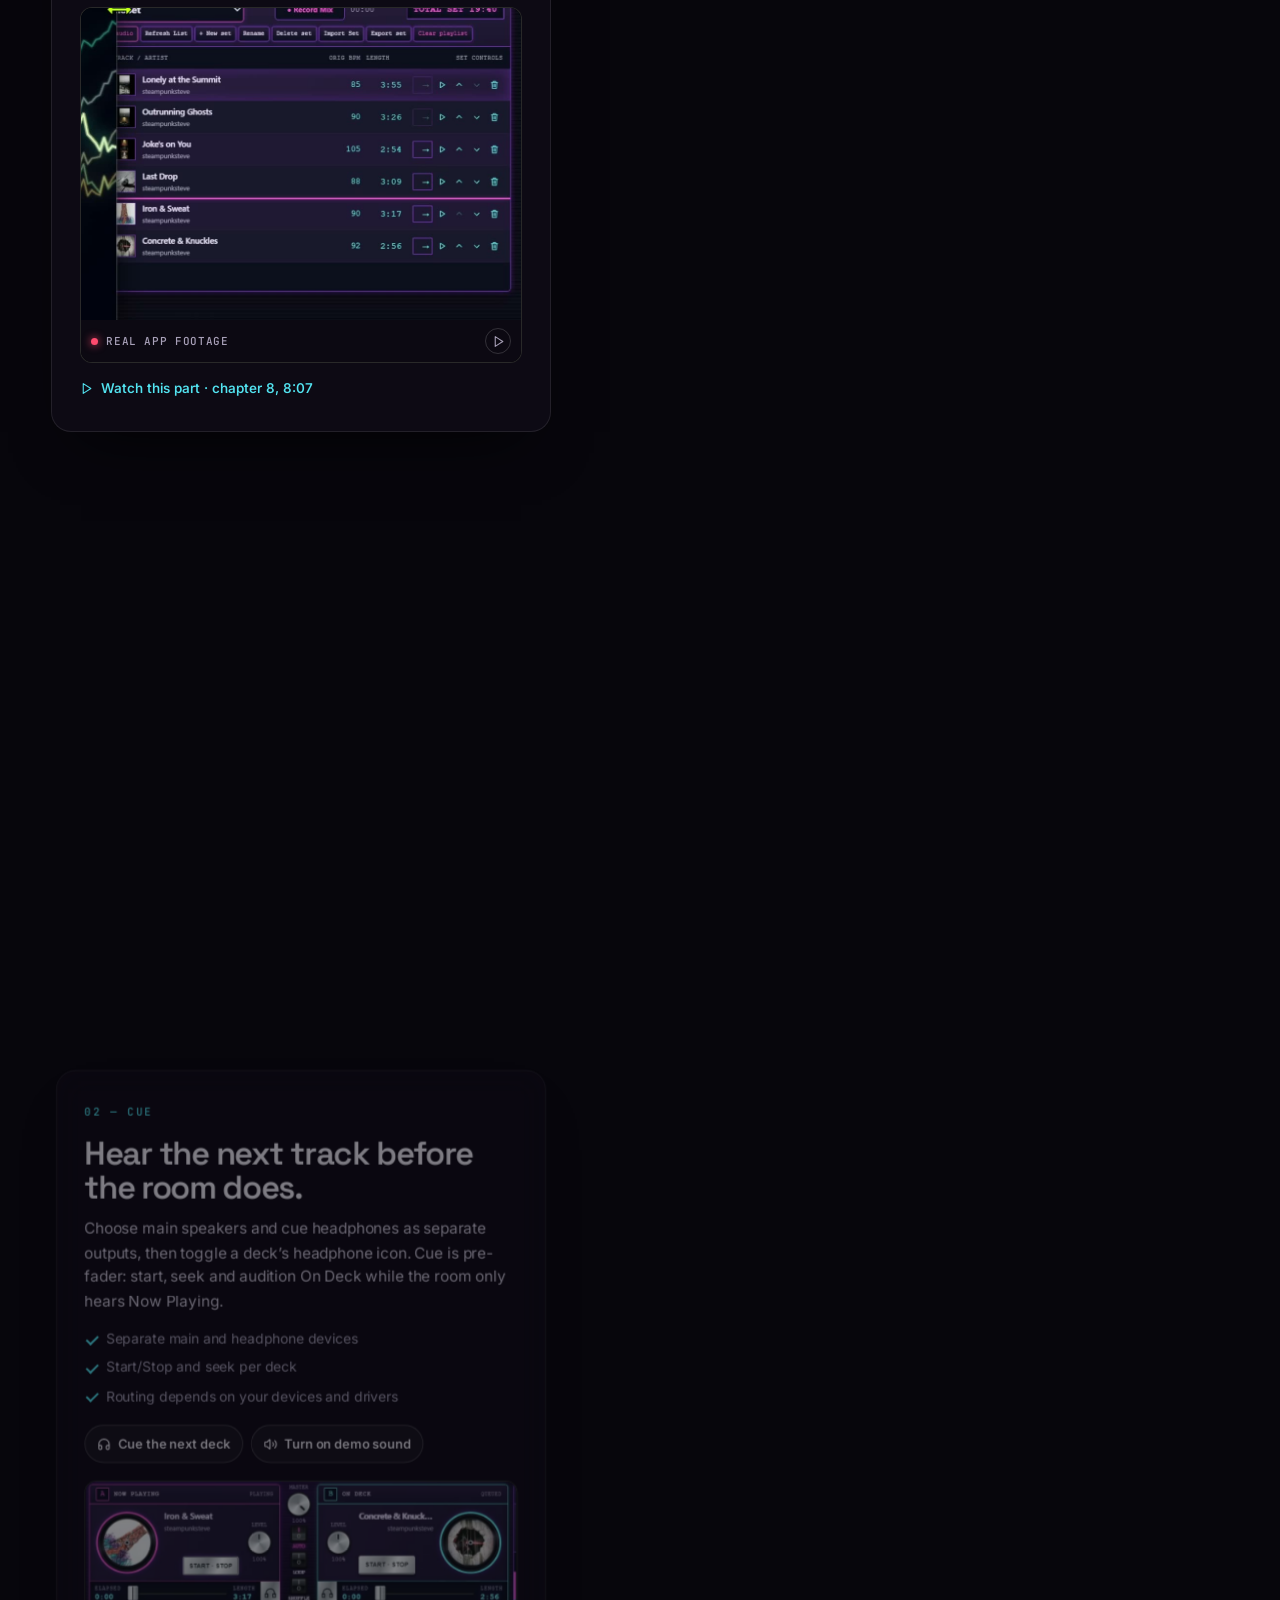
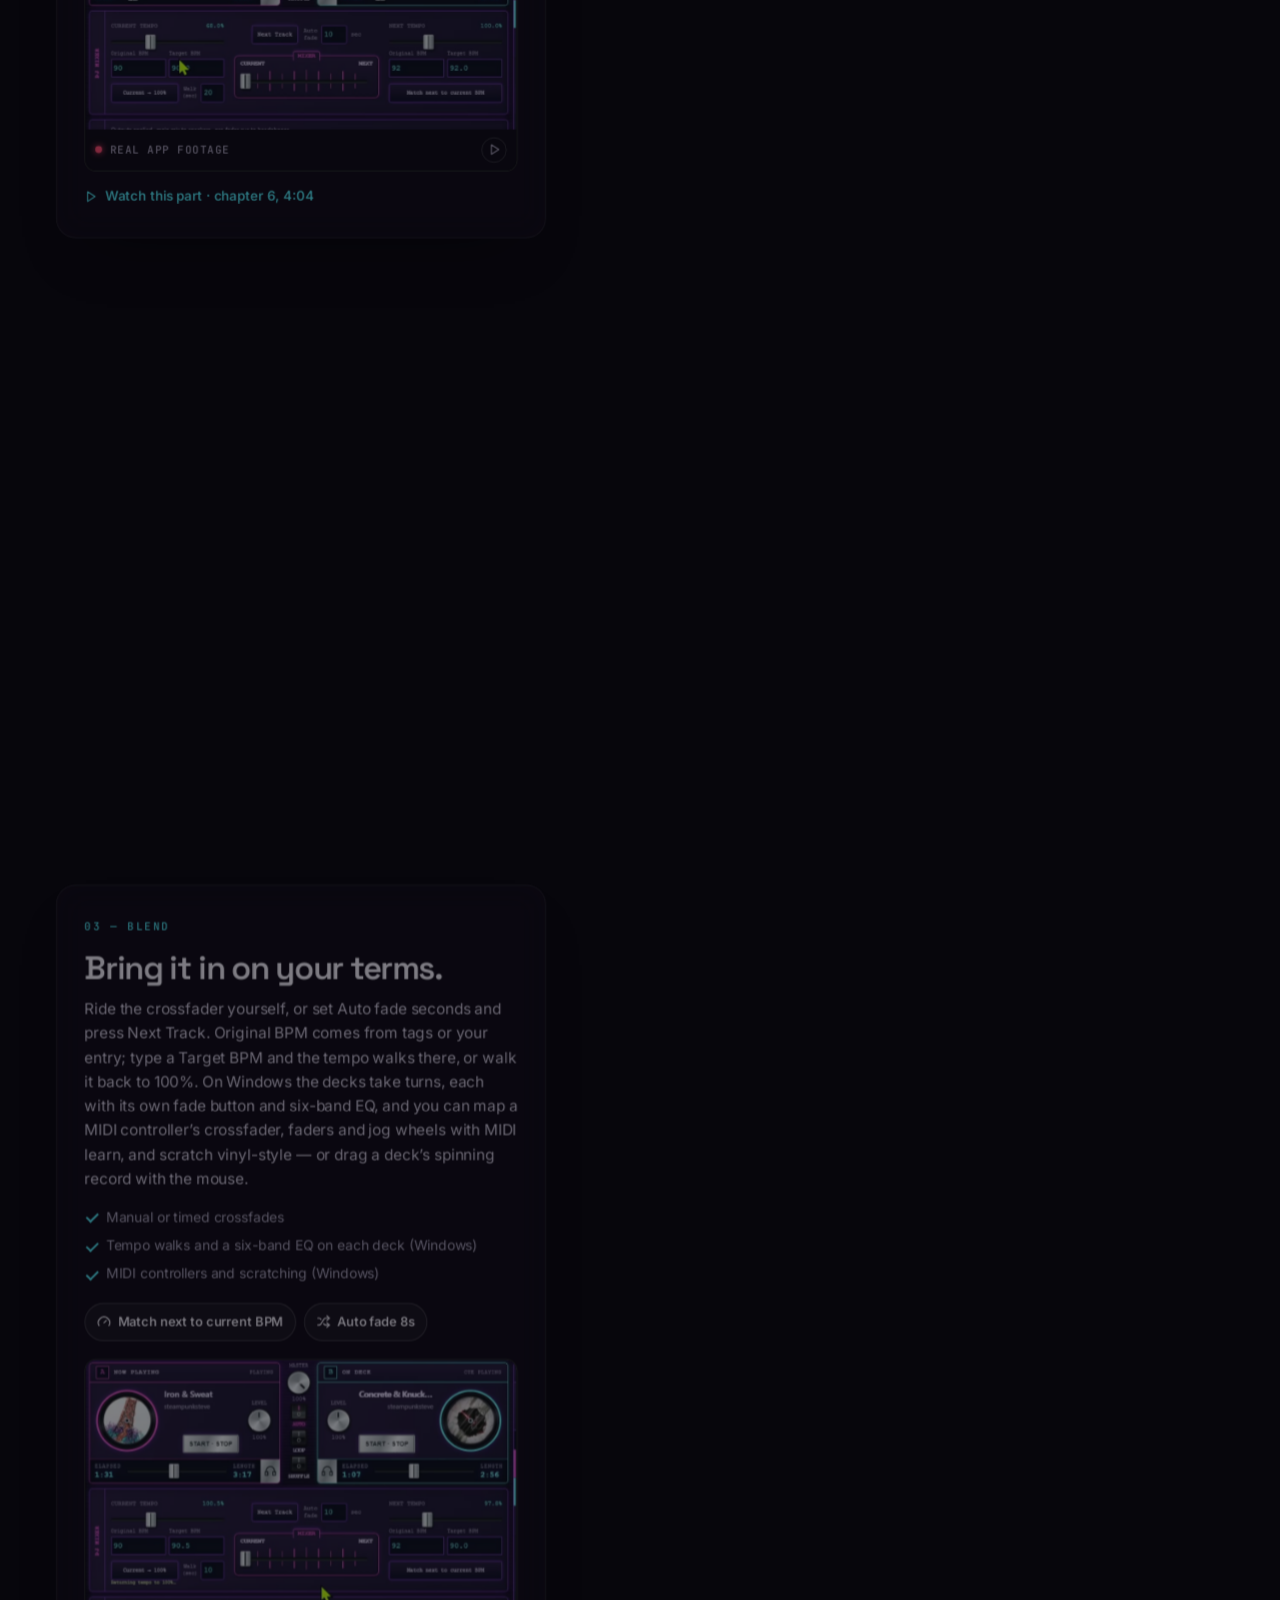
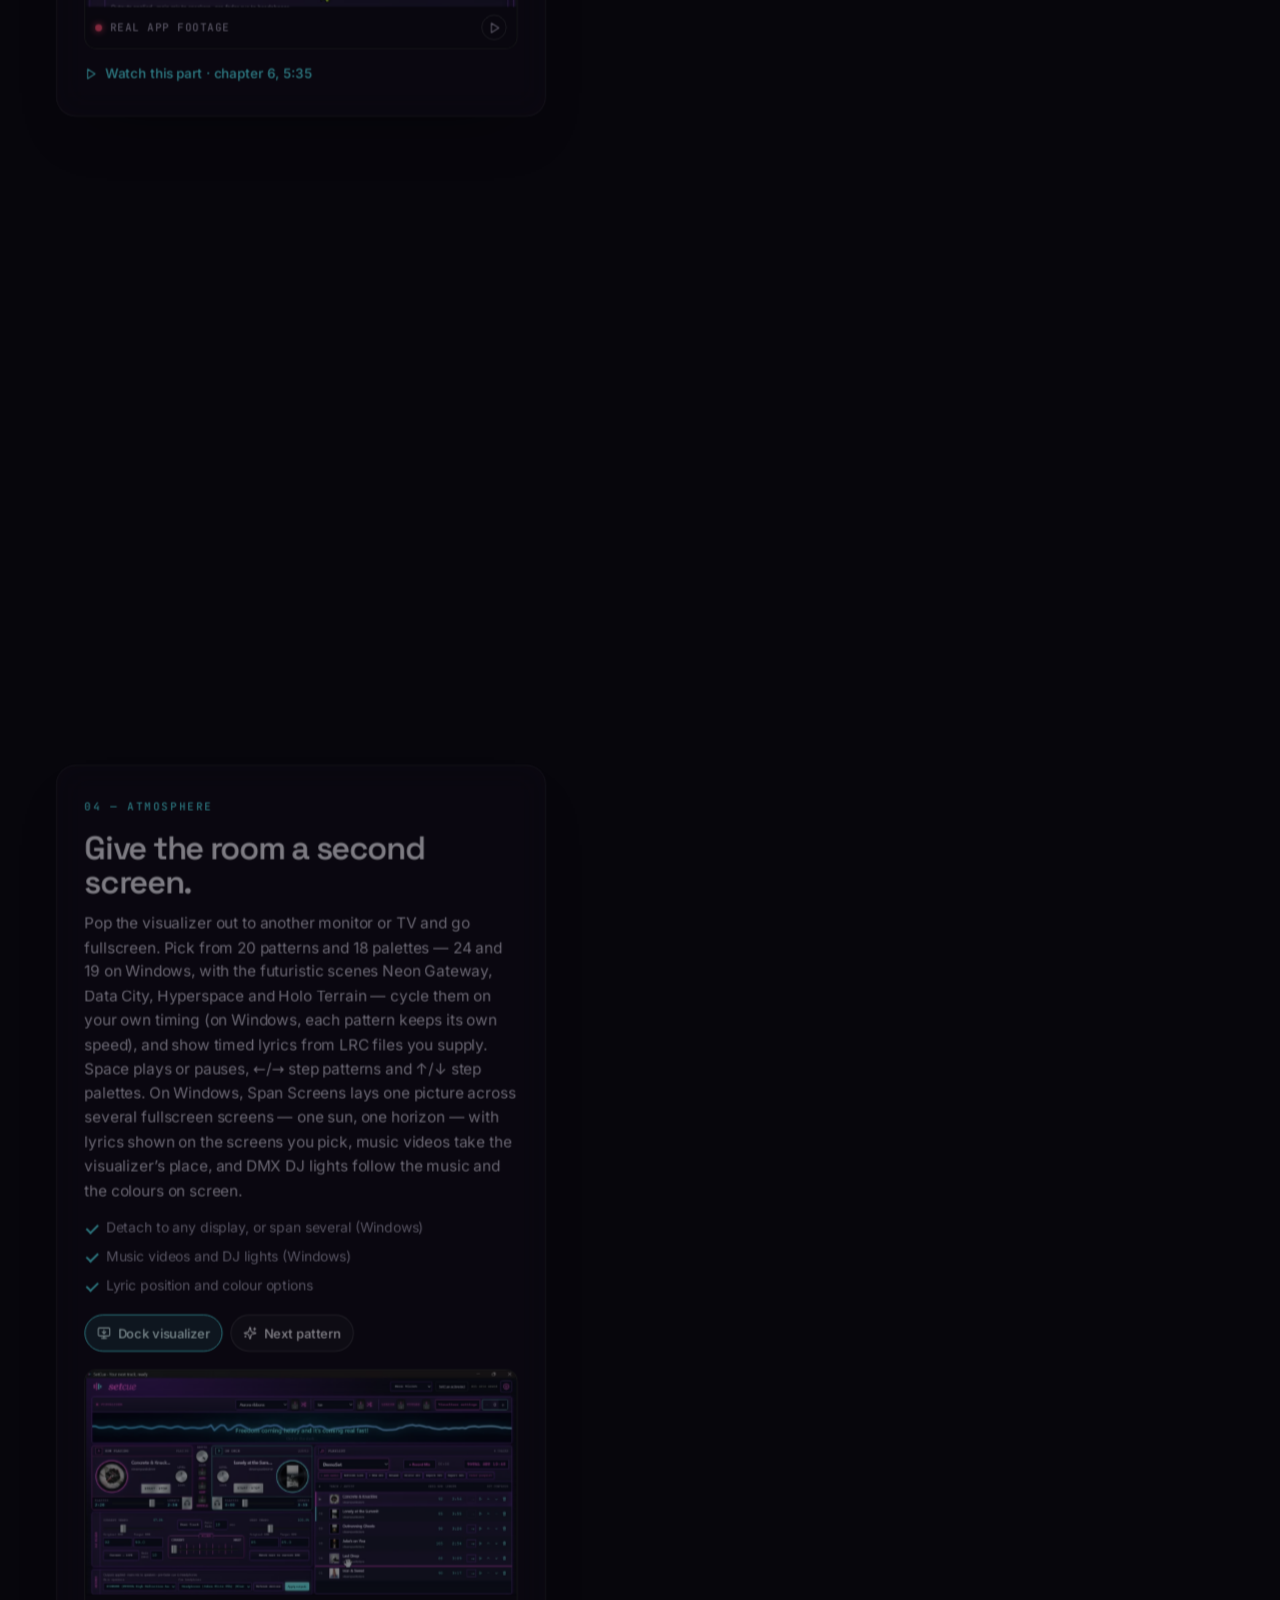
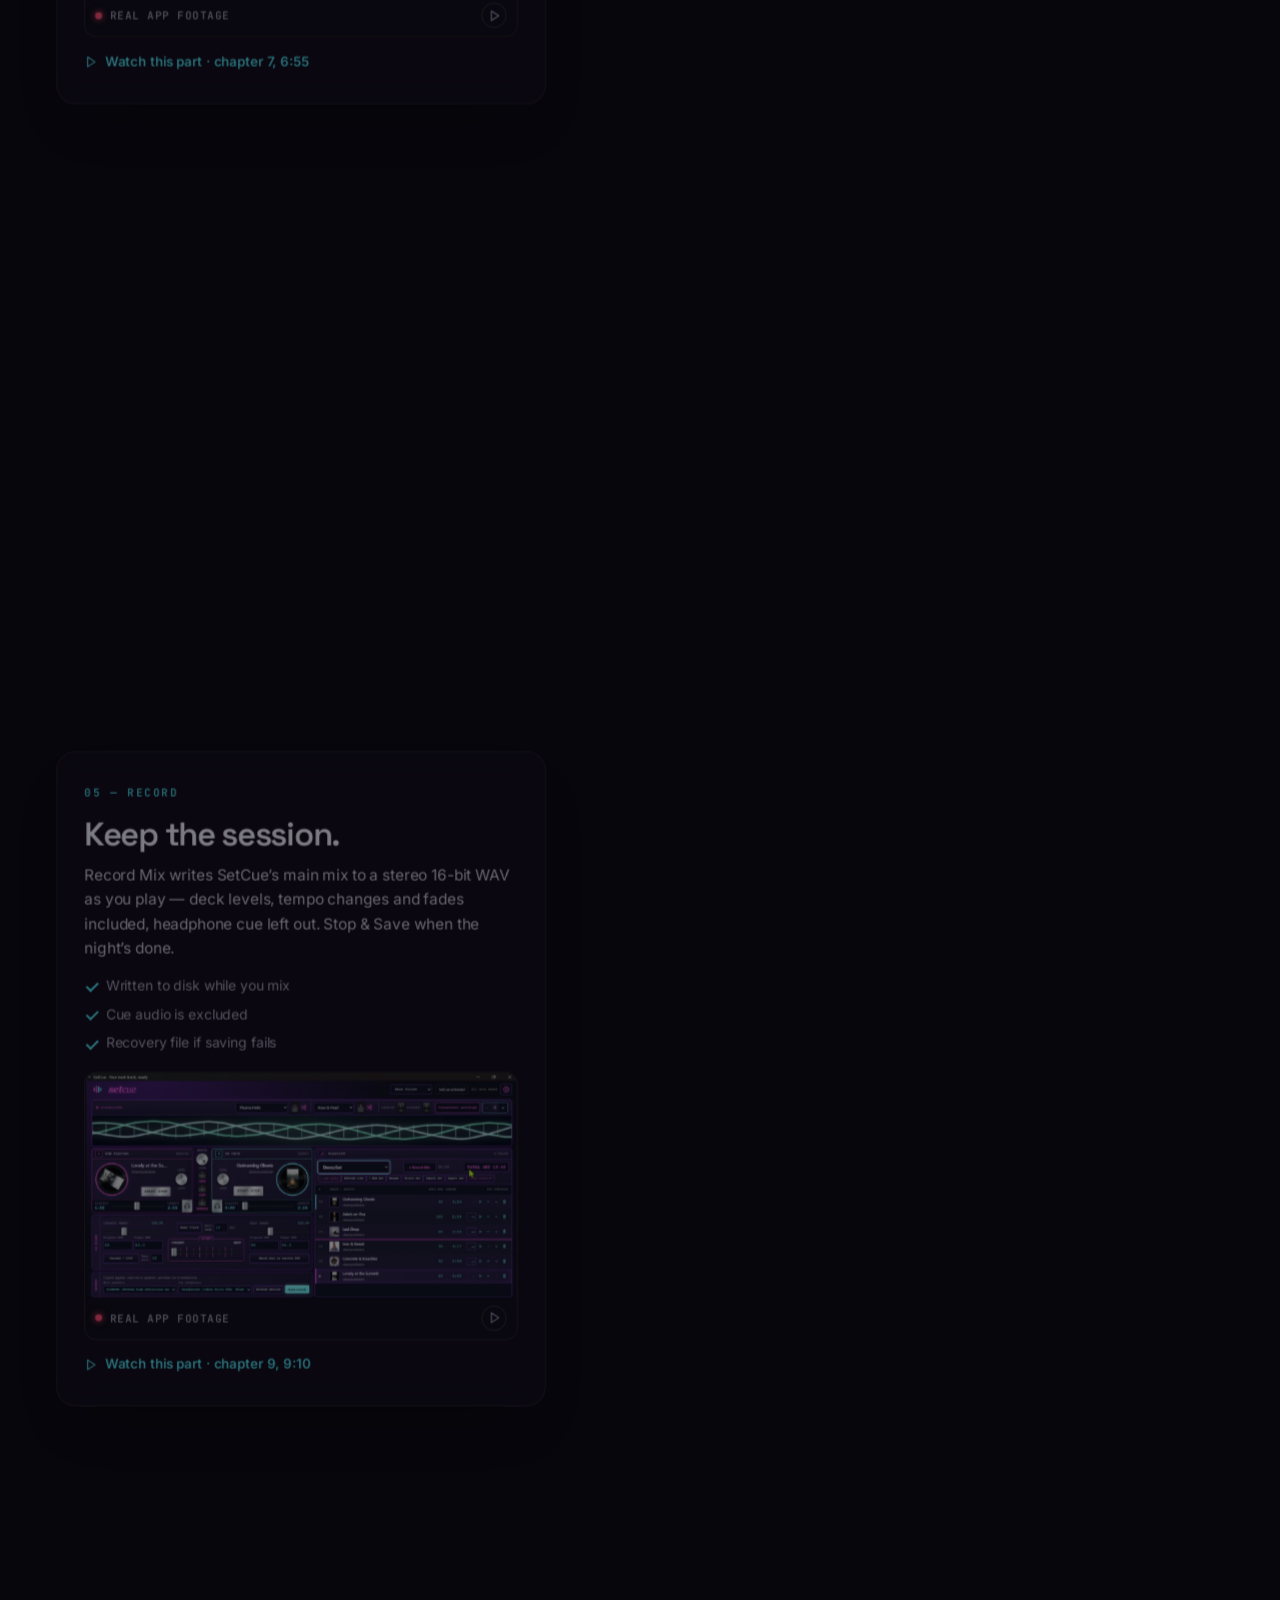
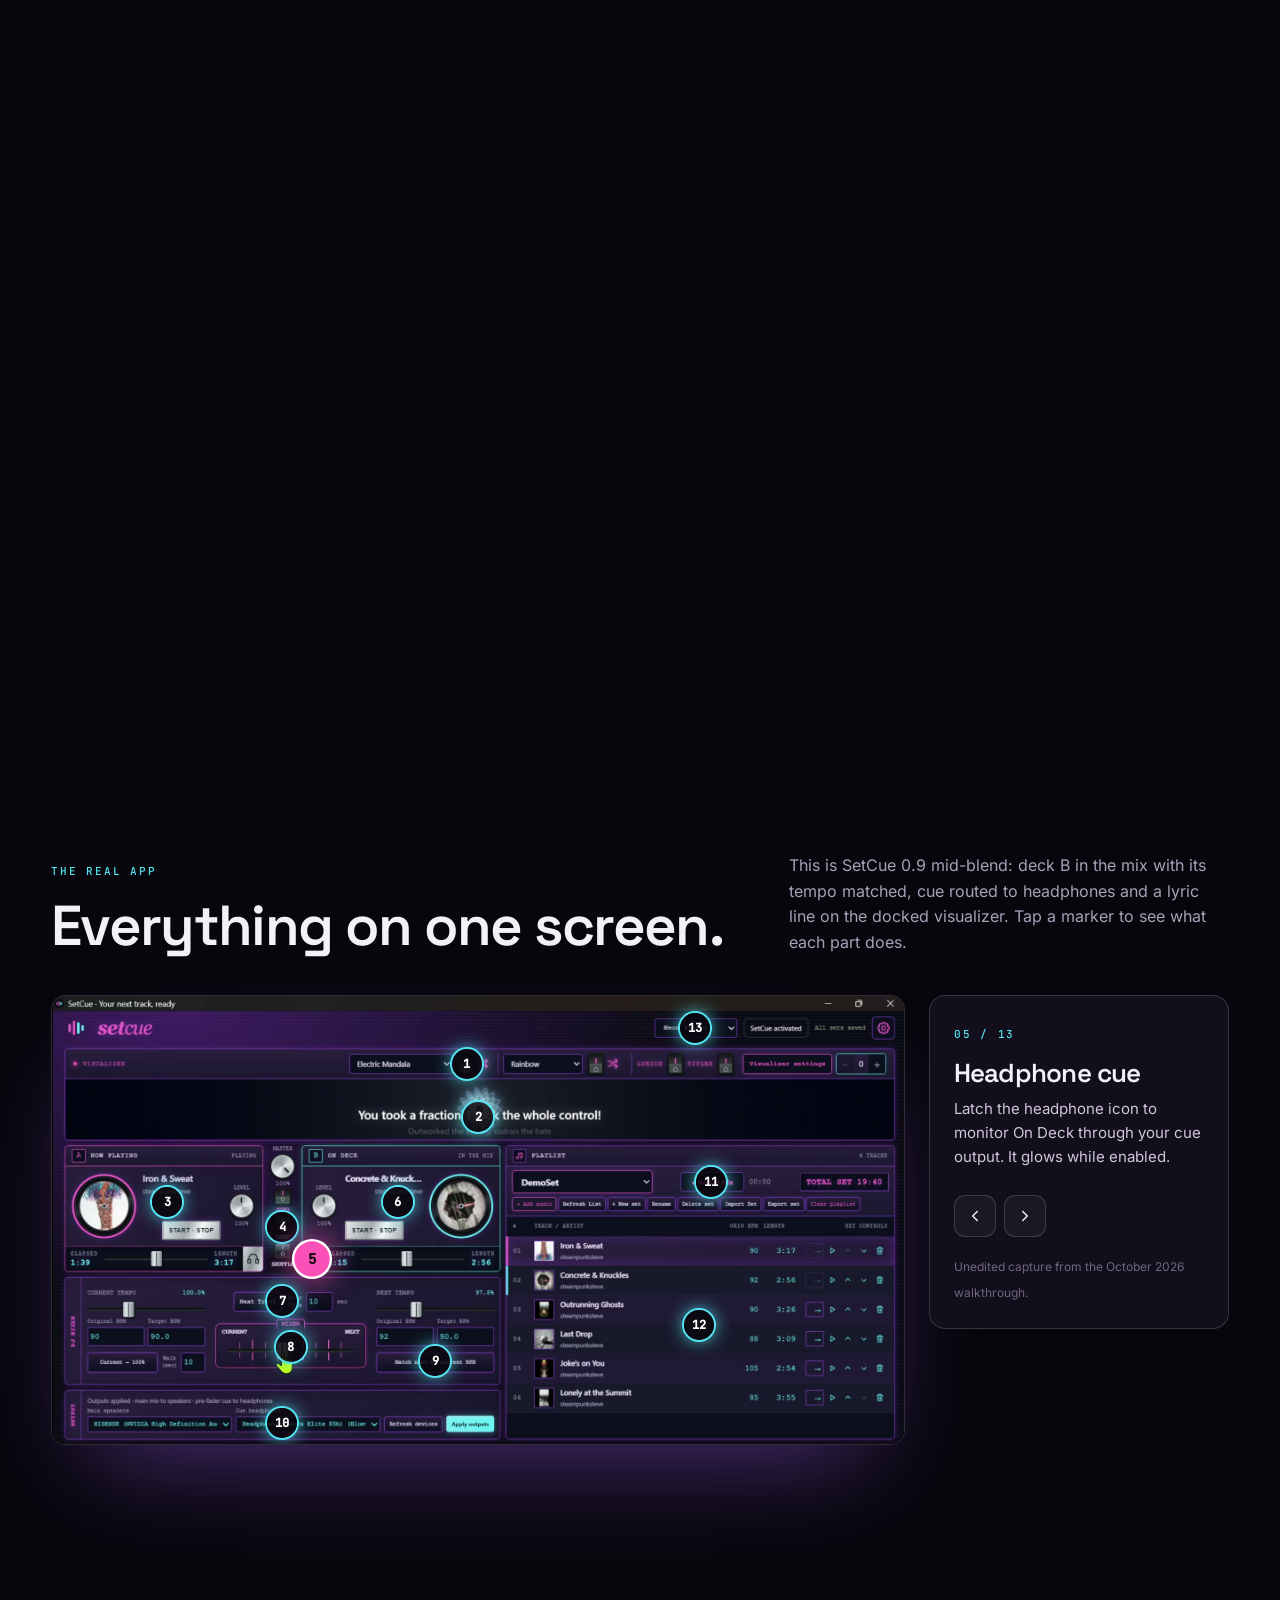
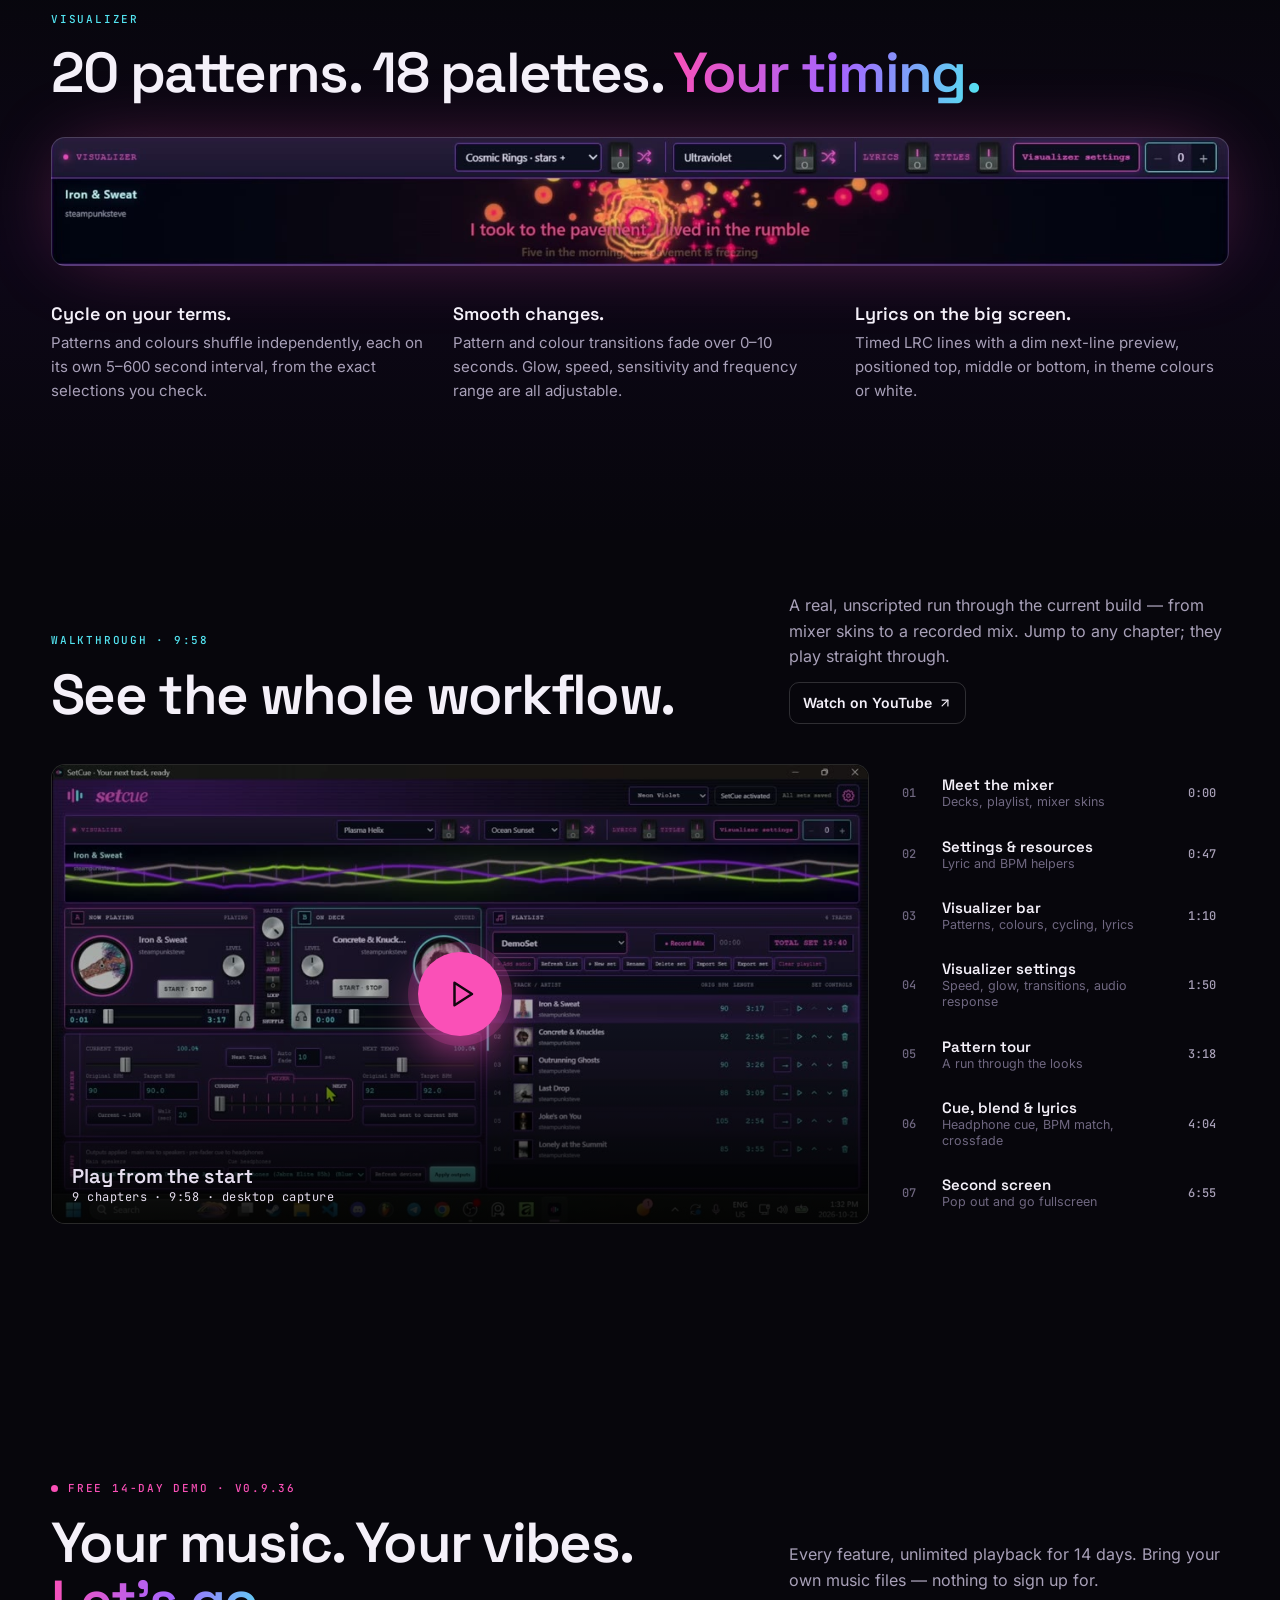
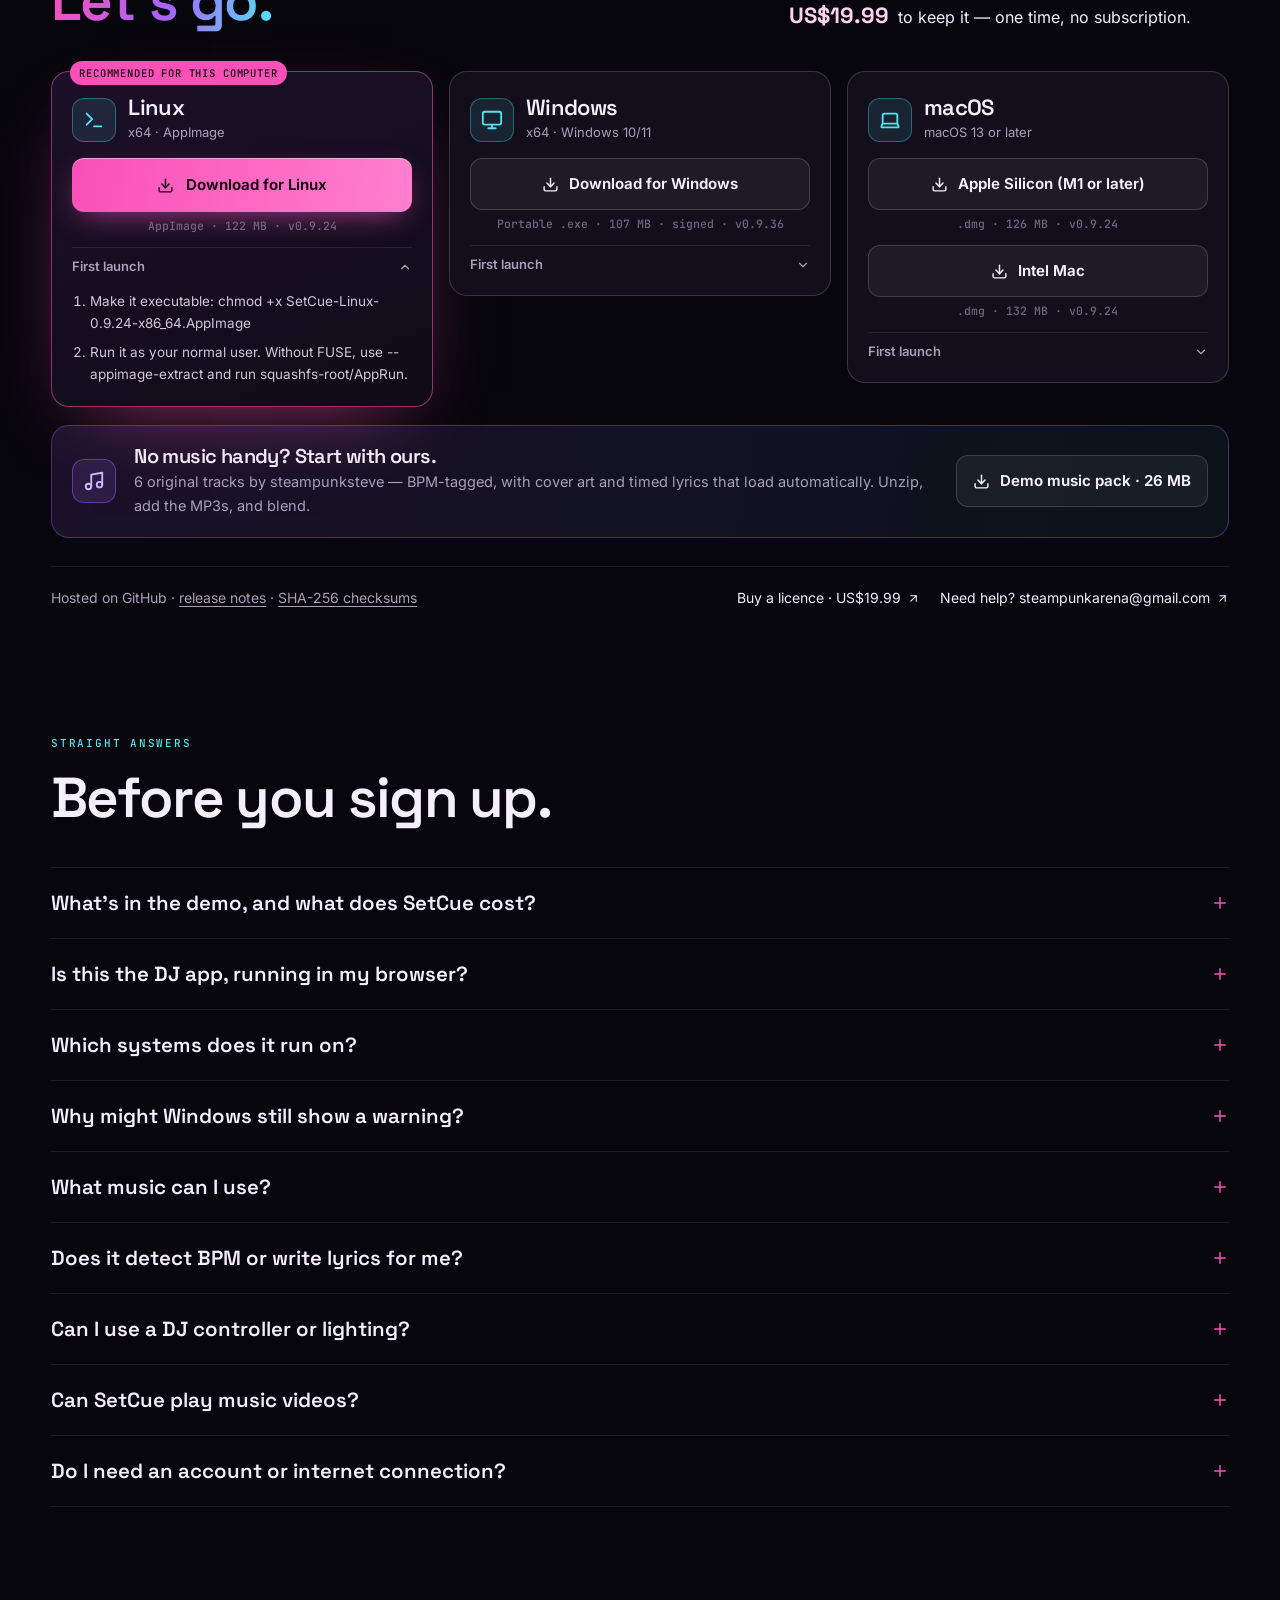
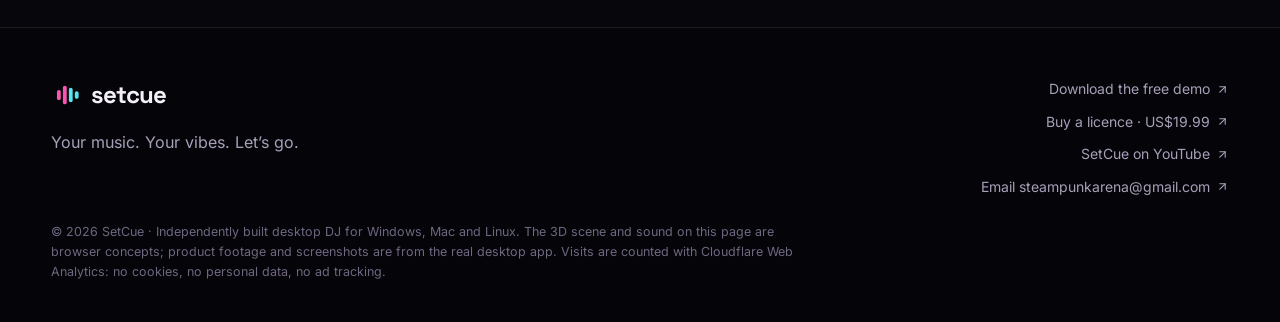
==== commit fadf5966: "Publish SetCue website (2026-11-02)" ====
--- a/index.html
+++ b/index.html
@@ -34,7 +34,7 @@
     })(window, document, "px_f8207866fe14", "c5361406-beec-4ca4-975c-4ecf95621877", "https://track.getsetcue.com", "CUSTOM", "false");
     </script>
     <!-- End Trybe Attribution Pixel -->
-    <script type="module" crossorigin src="/assets/index-D-C3ZQ4-.js"></script>
+    <script type="module" crossorigin src="/assets/index-By6JKRuq.js"></script>
     <link rel="stylesheet" crossorigin href="/assets/index-kGh3x6zF.css">
   </head>
   <body>
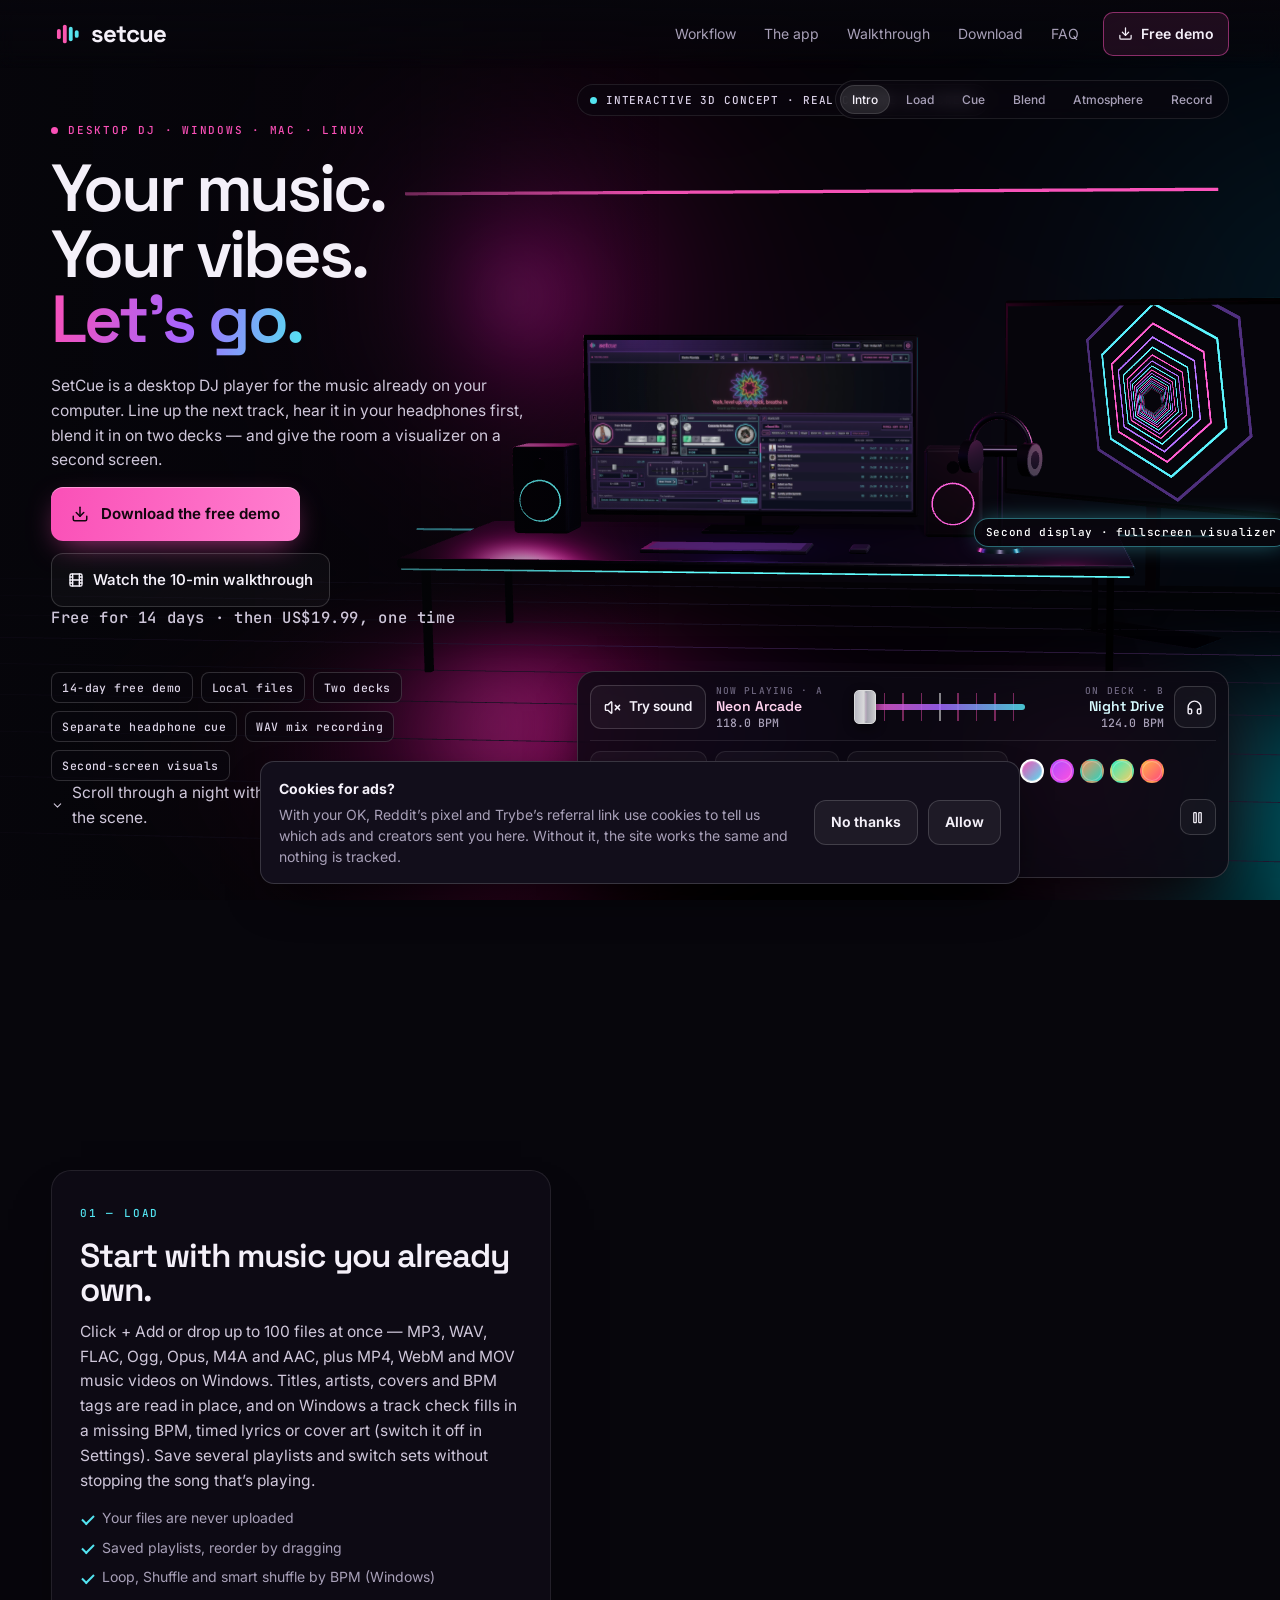
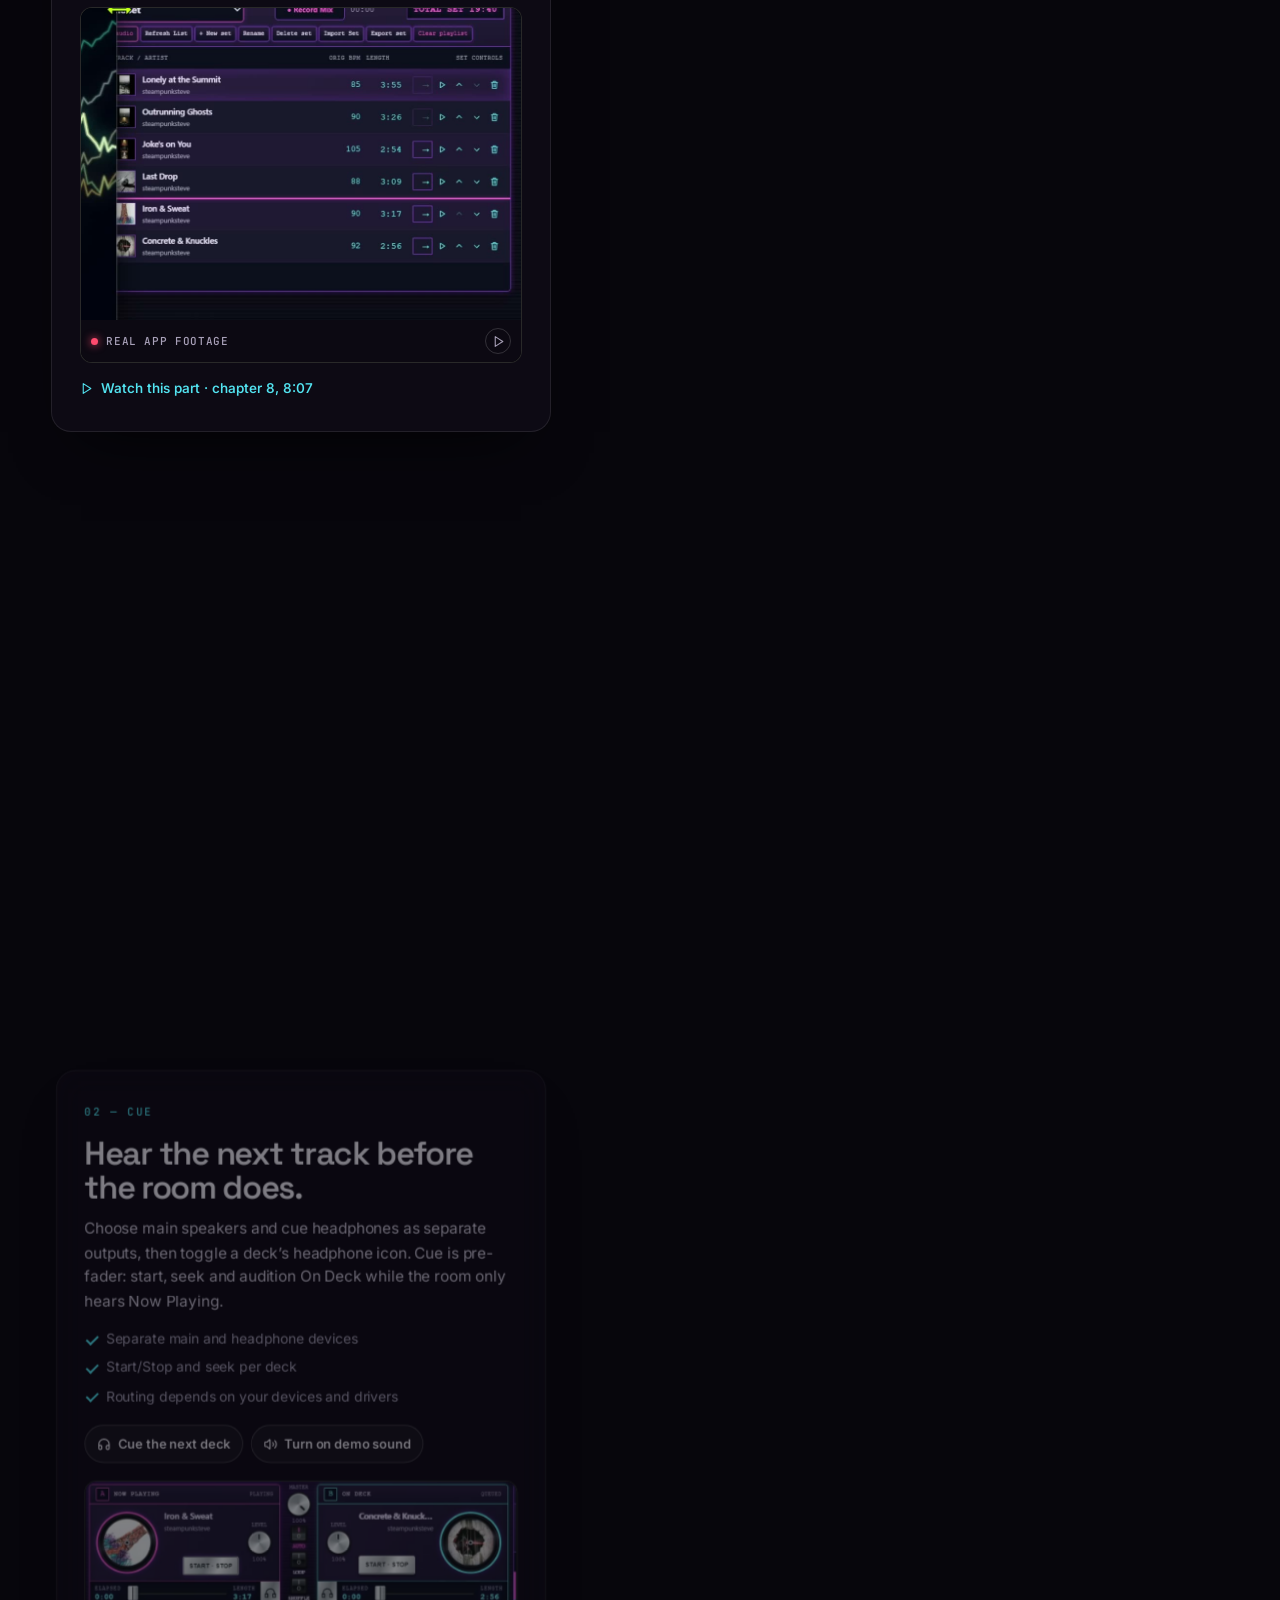
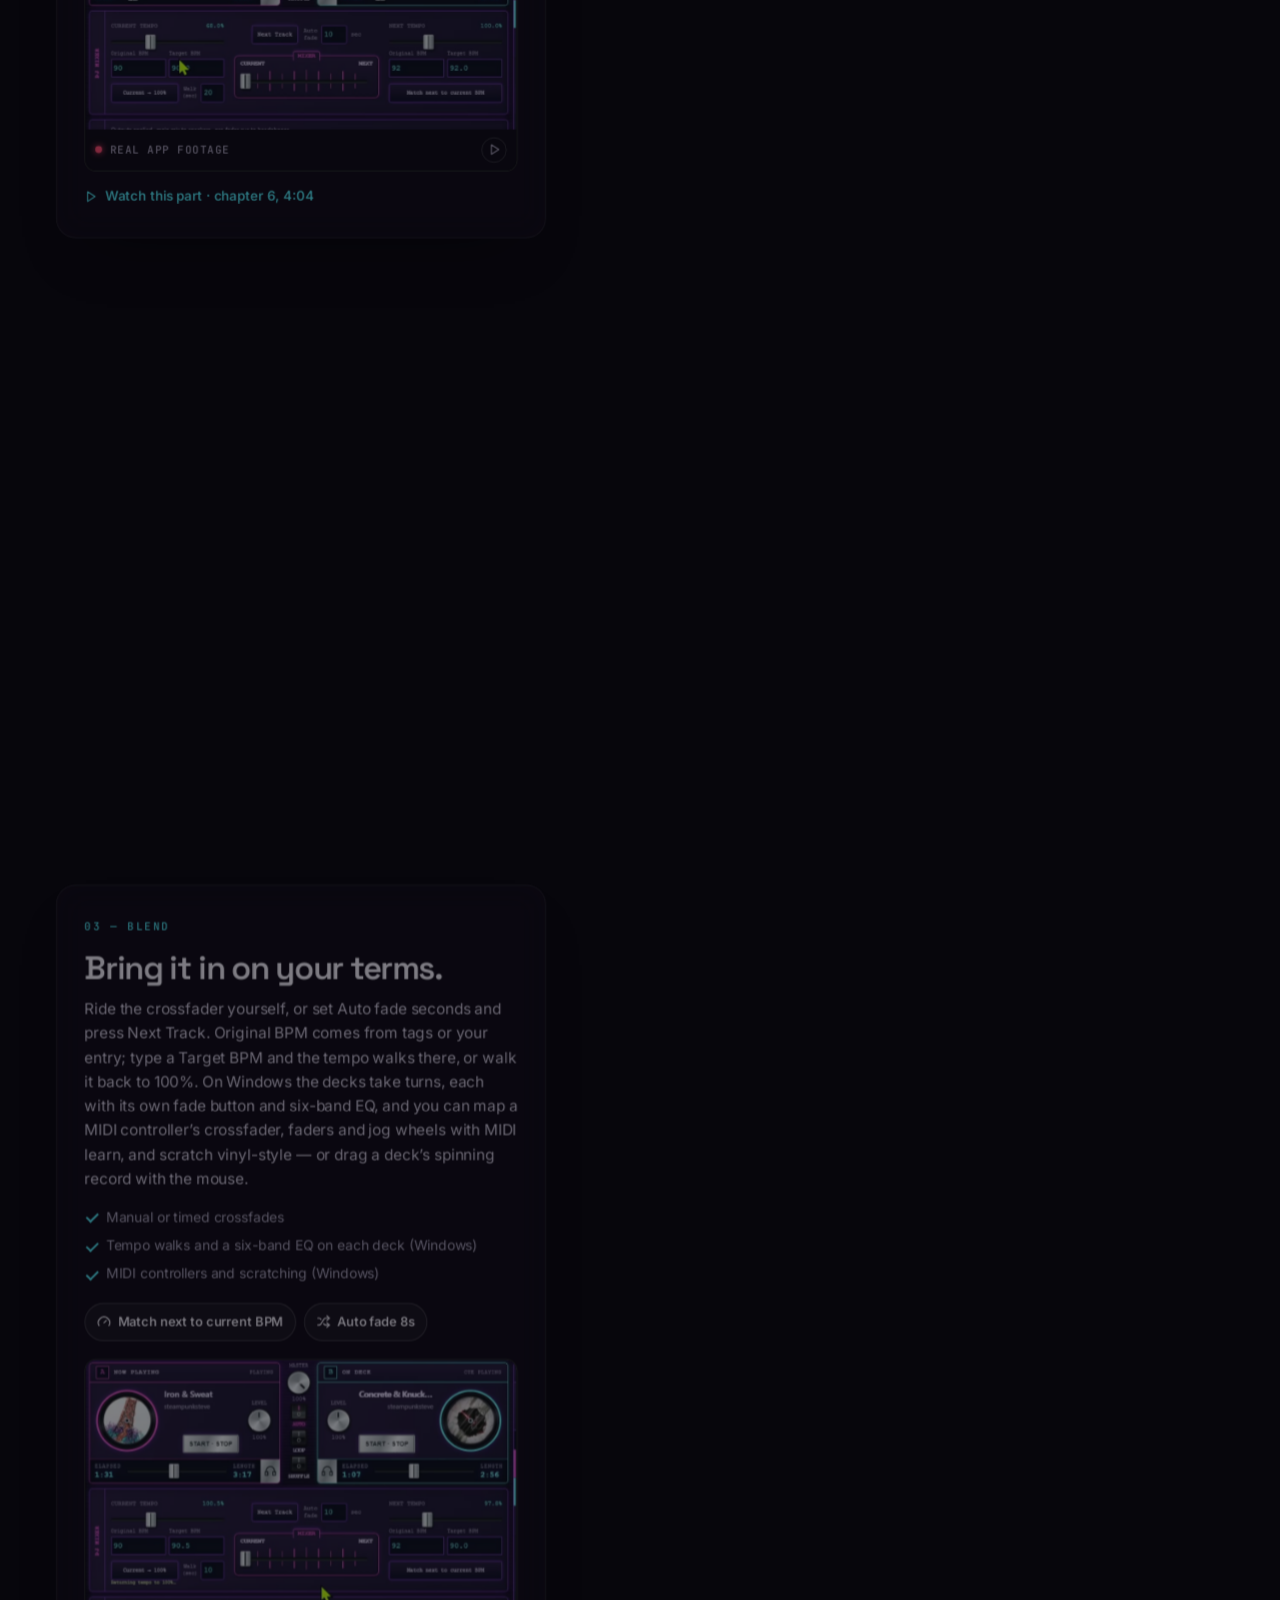
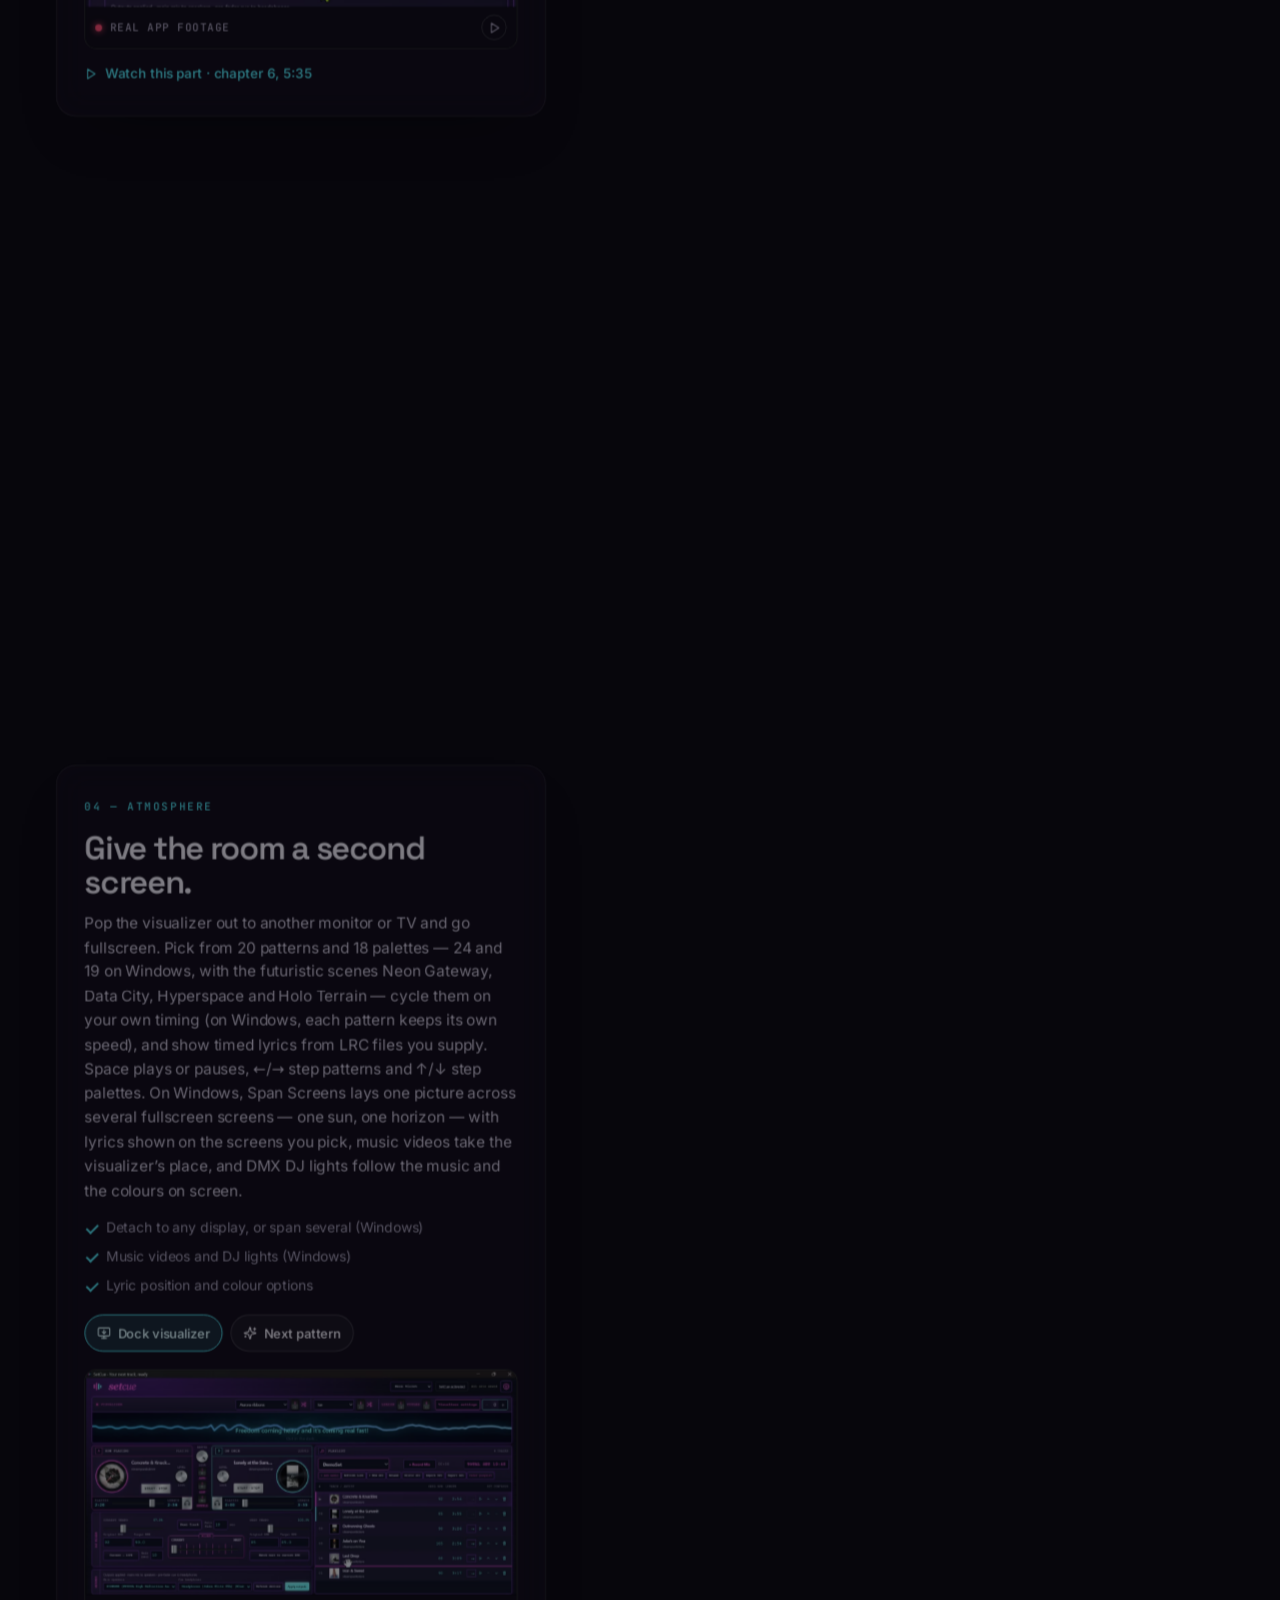
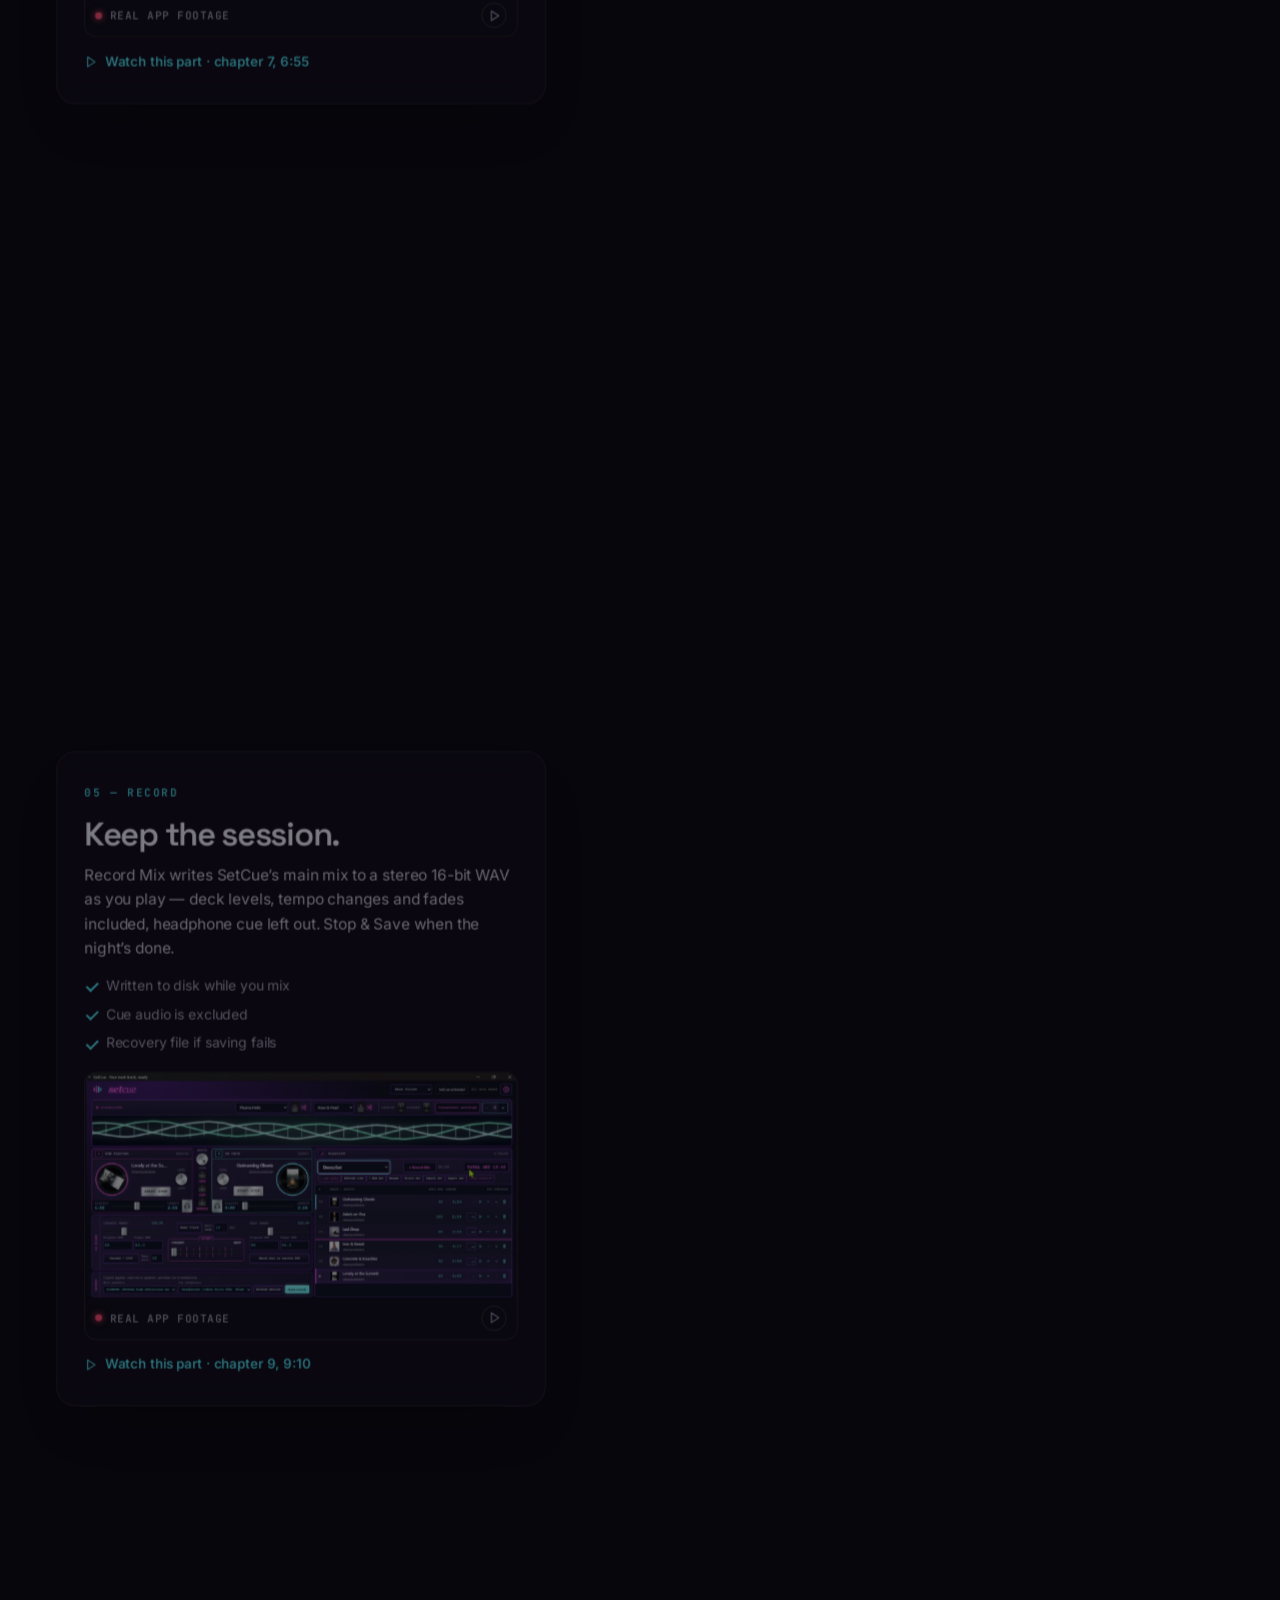
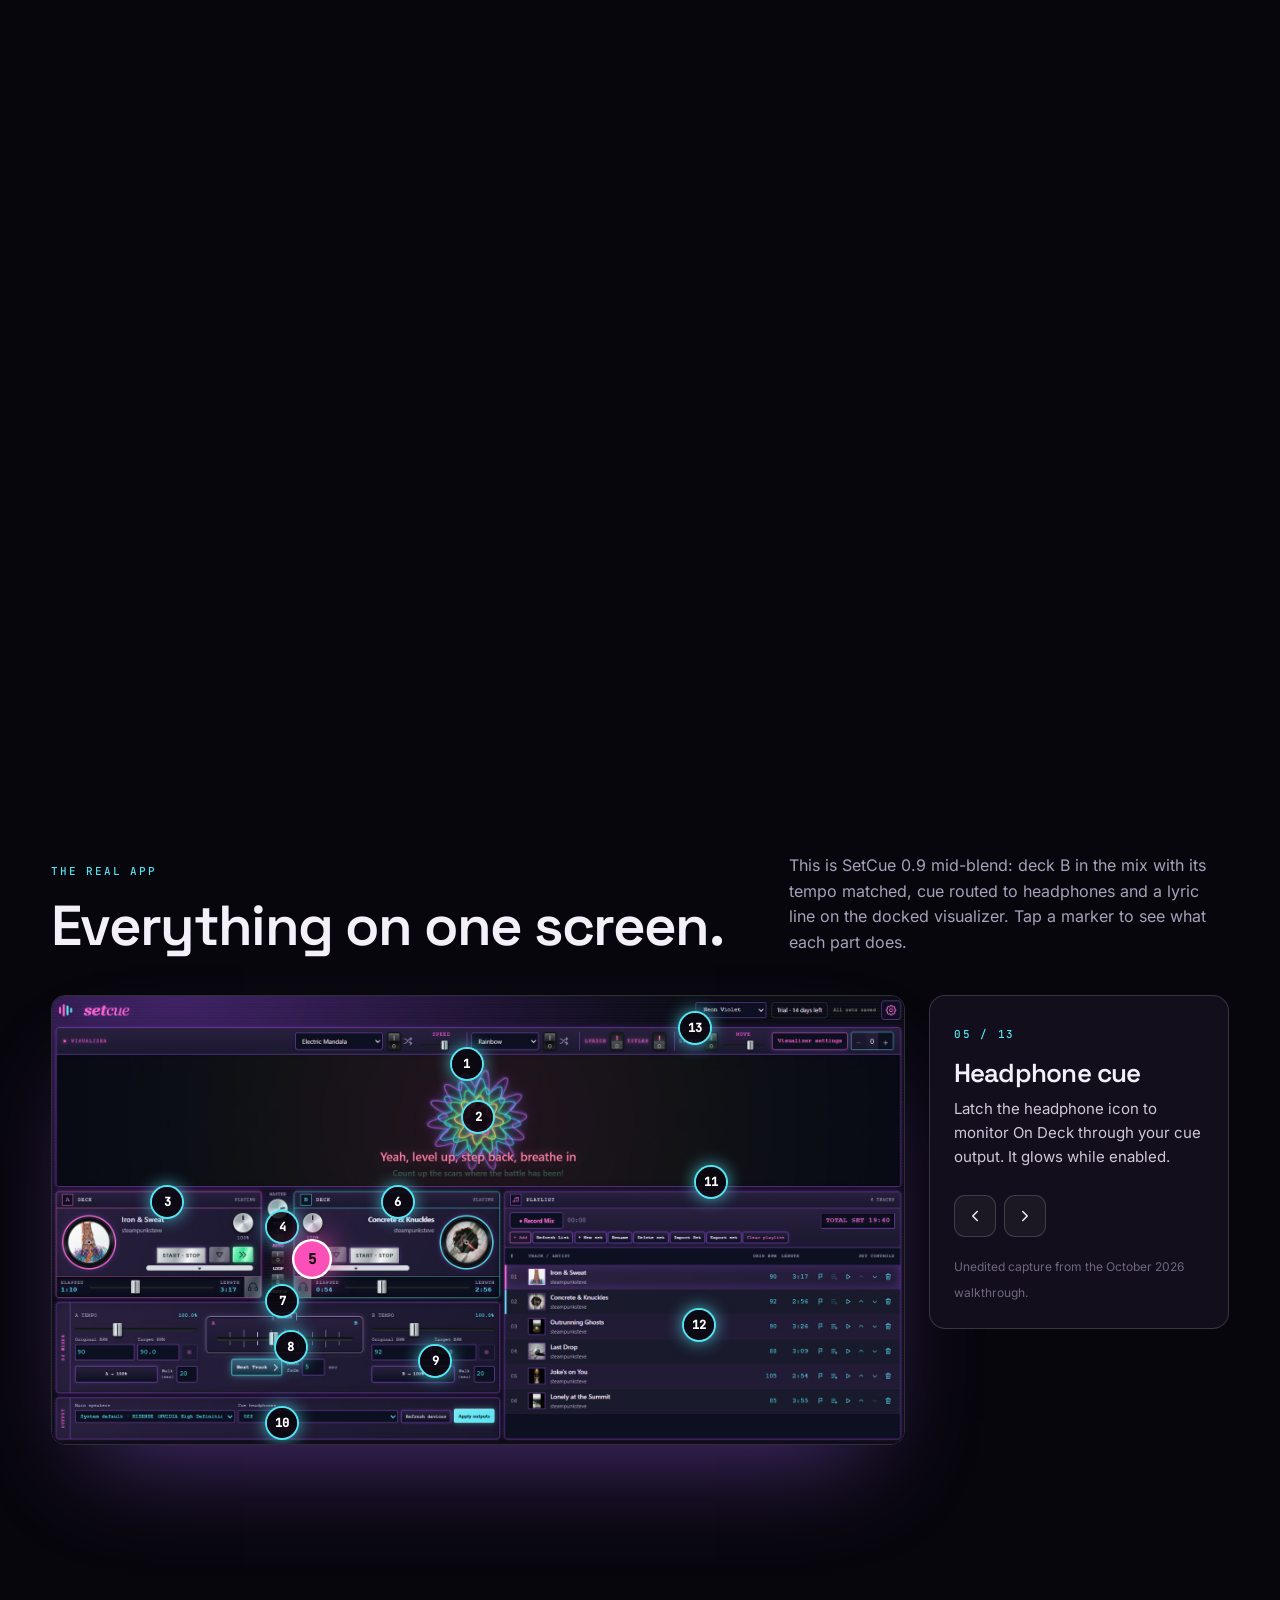
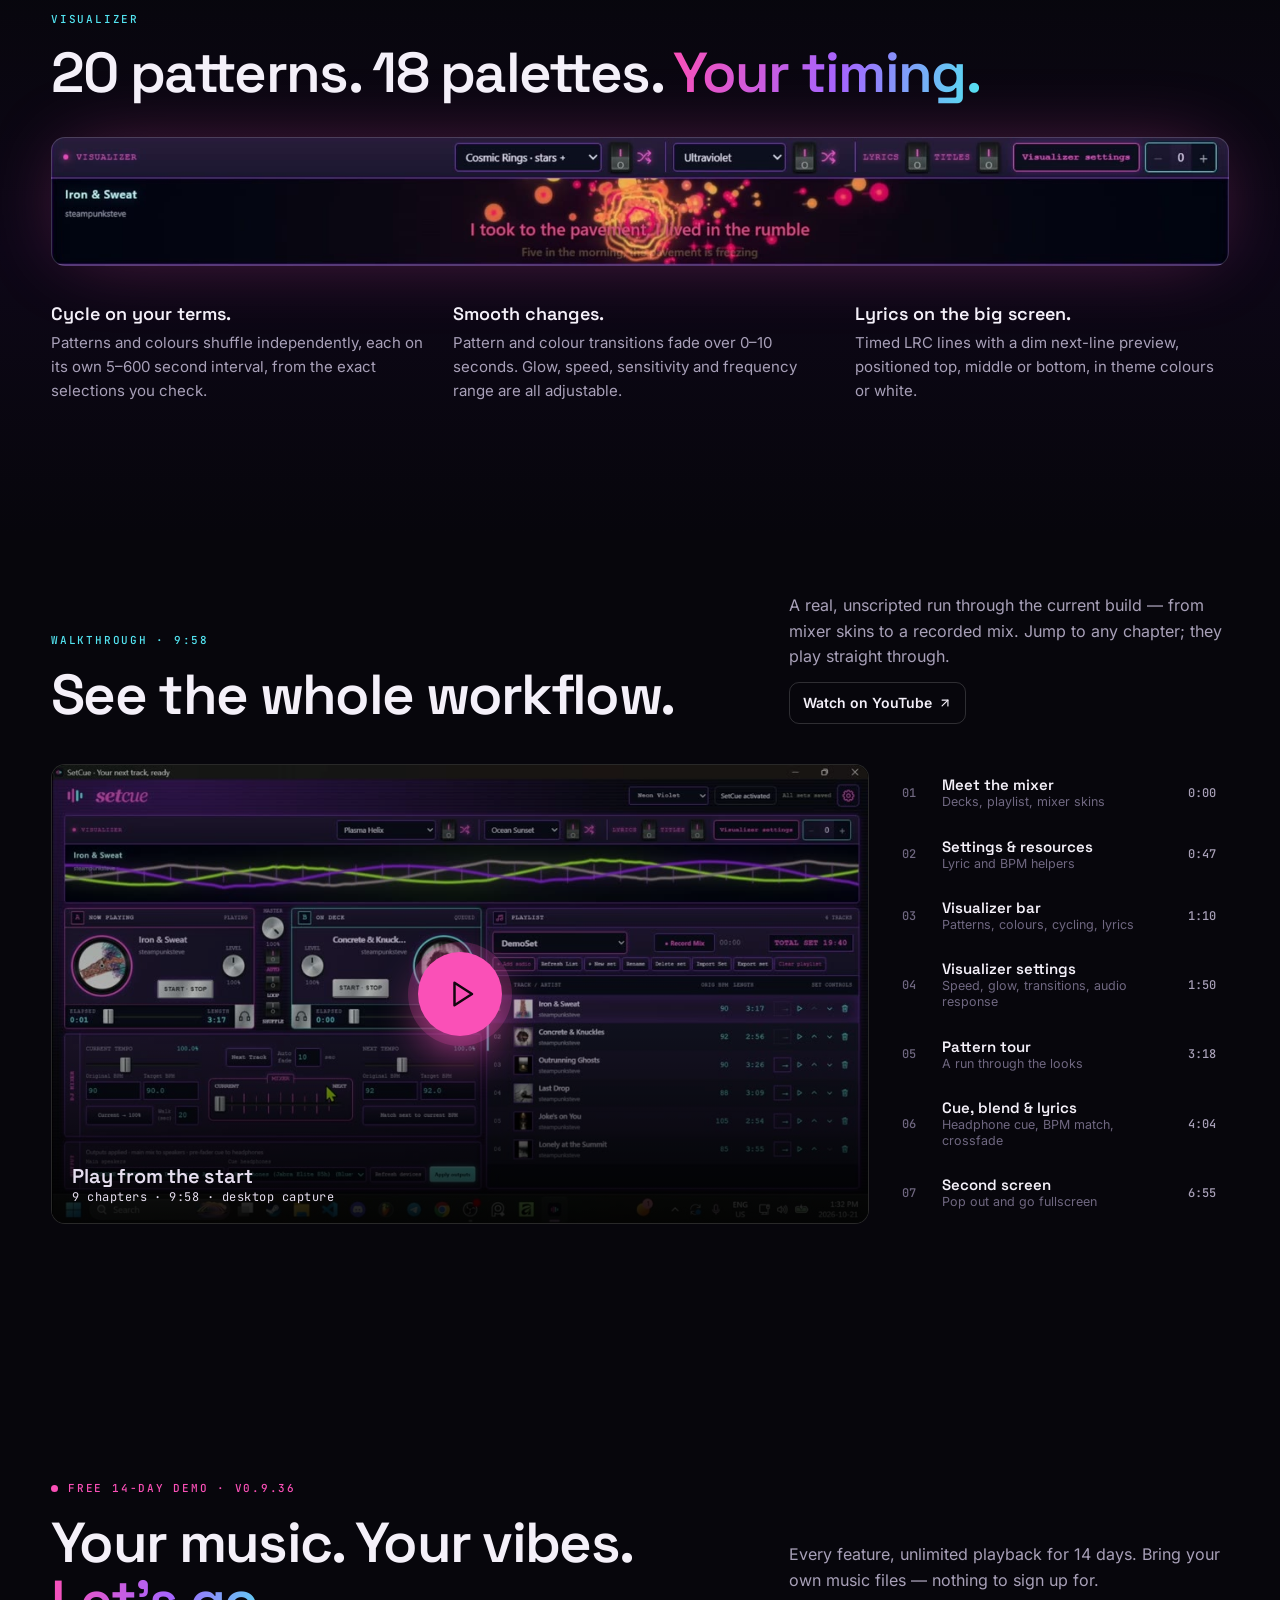
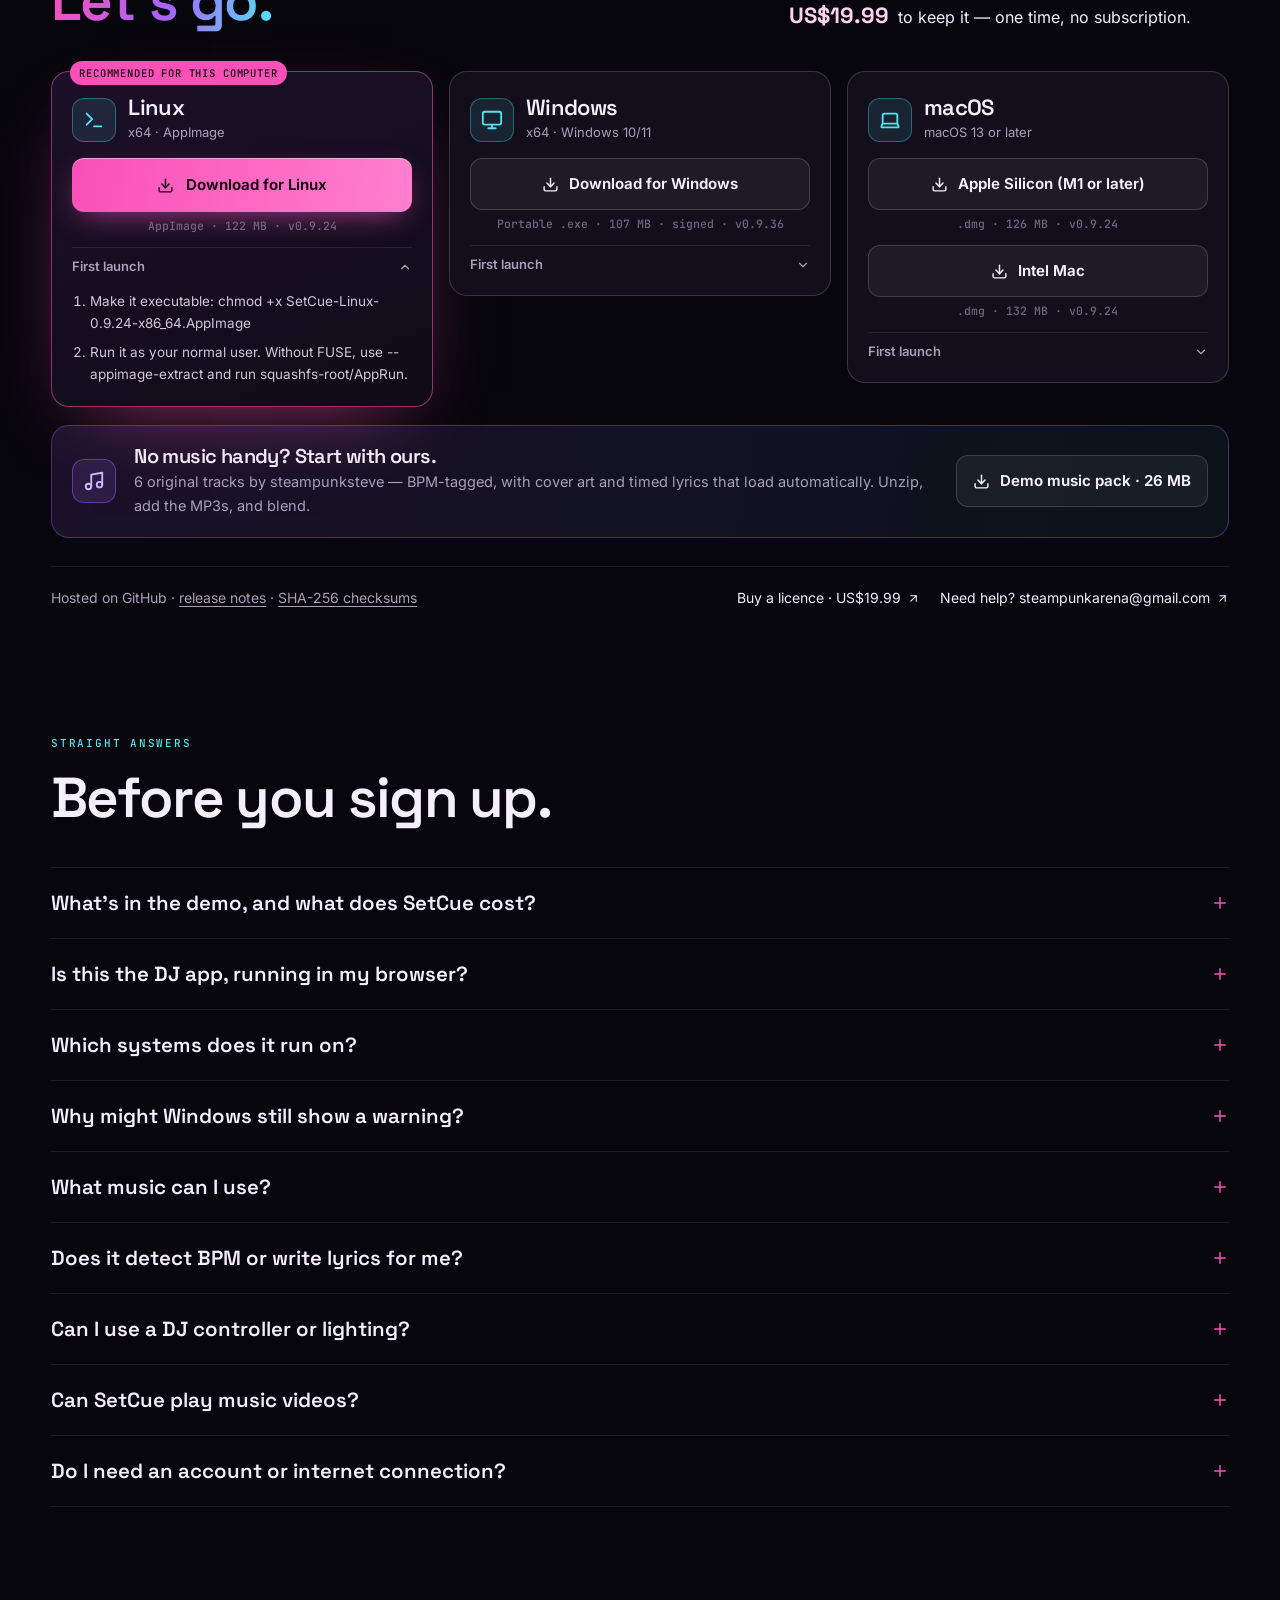
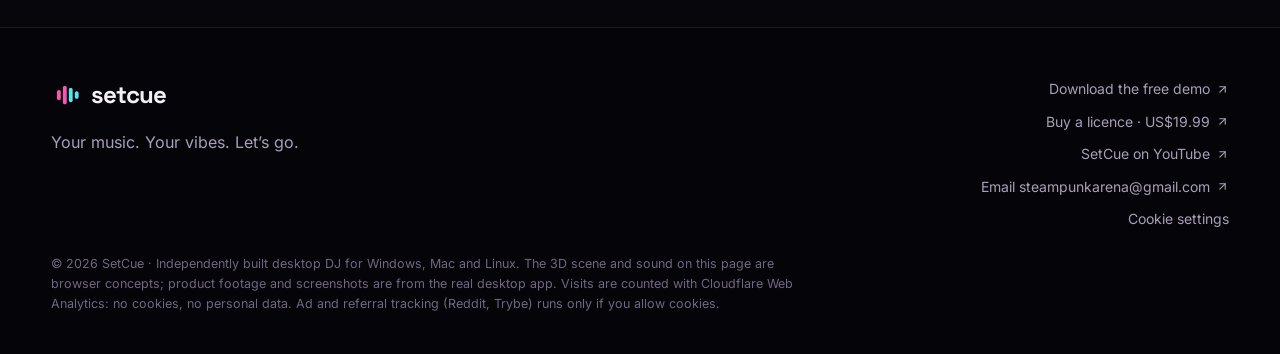
==== commit 0617e6a9: "Publish SetCue website (2026-11-03)" ====
--- a/index.html
+++ b/index.html
@@ -19,8 +19,12 @@
     <meta name="twitter:card" content="summary_large_image" />
     <link rel="icon" href="/assets/setcue.svg" type="image/svg+xml" />
     <link rel="preload" href="/media/app-blend.jpg" as="image" />
-    <!-- Trybe Attribution Pixel (Custom Domain) -->
+    <!-- Ad tracking (Trybe referral pixel, Reddit Pixel) loads only after the visitor allows cookies in the banner
+         (src/components/CookieBanner.jsx). The choice is kept in localStorage 'setcue-cookies' ('yes' / 'no'). -->
     <script>
+    window.setcueLoadAds = function () {
+    if (window.setcueAdsLoaded) return; window.setcueAdsLoaded = true;
+    // Trybe Attribution Pixel (Custom Domain)
     (function(w,d,p,s,u,pl,at) {
       w._trybe = w._trybe || { pixelCode: p, storeId: s, platform: pl, autoTracking: at, customDomain: "track.getsetcue.com", serviceUrl: "https://prod-trybe-platform-6mi3j.ondigitalocean.app/attribution" };
       var script = d.createElement('script');
@@ -32,10 +36,13 @@
       script.setAttribute('data-auto-tracking', at);
       d.head.appendChild(script);
     })(window, document, "px_f8207866fe14", "c5361406-beec-4ca4-975c-4ecf95621877", "https://track.getsetcue.com", "CUSTOM", "false");
+    // Reddit Pixel
+    !function(w,d){if(!w.rdt){var p=w.rdt=function(){p.sendEvent?p.sendEvent.apply(p,arguments):p.callQueue.push(arguments)};p.callQueue=[];var t=d.createElement("script");t.src="https://www.redditstatic.com/ads/pixel.js?pixel_id=a2_jyk5hmtuzebx",t.async=!0;var s=d.getElementsByTagName("script")[0];s.parentNode.insertBefore(t,s)}}(window,document);rdt('init','a2_jyk5hmtuzebx');rdt('track', 'PageVisit');
+    };
+    try { if (localStorage.getItem('setcue-cookies') === 'yes') window.setcueLoadAds(); } catch (e) {}
     </script>
-    <!-- End Trybe Attribution Pixel -->
-    <script type="module" crossorigin src="/assets/index-By6JKRuq.js"></script>
-    <link rel="stylesheet" crossorigin href="/assets/index-kGh3x6zF.css">
+    <script type="module" crossorigin src="/assets/index-CObfjcPI.js"></script>
+    <link rel="stylesheet" crossorigin href="/assets/index-BO99-g7d.css">
   </head>
   <body>
     <div id="root"></div>
--- a/assets/index-BO99-g7d.css
+++ b/assets/index-BO99-g7d.css
@@ -0,0 +1 @@
+@font-face{font-family:Space Grotesk Variable;font-style:normal;font-display:swap;font-weight:300 700;src:url(/assets/space-grotesk-vietnamese-wght-normal-D0rl6rjA.woff2) format("woff2-variations");unicode-range:U+0102-0103,U+0110-0111,U+0128-0129,U+0168-0169,U+01A0-01A1,U+01AF-01B0,U+0300-0301,U+0303-0304,U+0308-0309,U+0323,U+0329,U+1EA0-1EF9,U+20AB}@font-face{font-family:Space Grotesk Variable;font-style:normal;font-display:swap;font-weight:300 700;src:url(/assets/space-grotesk-latin-ext-wght-normal-D9tNdqV9.woff2) format("woff2-variations");unicode-range:U+0100-02BA,U+02BD-02C5,U+02C7-02CC,U+02CE-02D7,U+02DD-02FF,U+0304,U+0308,U+0329,U+1D00-1DBF,U+1E00-1E9F,U+1EF2-1EFF,U+2020,U+20A0-20AB,U+20AD-20C0,U+2113,U+2C60-2C7F,U+A720-A7FF}@font-face{font-family:Space Grotesk Variable;font-style:normal;font-display:swap;font-weight:300 700;src:url(/assets/space-grotesk-latin-wght-normal-BhU9QXUp.woff2) format("woff2-variations");unicode-range:U+0000-00FF,U+0131,U+0152-0153,U+02BB-02BC,U+02C6,U+02DA,U+02DC,U+0304,U+0308,U+0329,U+2000-206F,U+20AC,U+2122,U+2191,U+2193,U+2212,U+2215,U+FEFF,U+FFFD}@font-face{font-family:Inter Variable;font-style:normal;font-display:swap;font-weight:100 900;src:url(/assets/inter-cyrillic-ext-wght-normal-BOeWTOD4.woff2) format("woff2-variations");unicode-range:U+0460-052F,U+1C80-1C8A,U+20B4,U+2DE0-2DFF,U+A640-A69F,U+FE2E-FE2F}@font-face{font-family:Inter Variable;font-style:normal;font-display:swap;font-weight:100 900;src:url(/assets/inter-cyrillic-wght-normal-DqGufNeO.woff2) format("woff2-variations");unicode-range:U+0301,U+0400-045F,U+0490-0491,U+04B0-04B1,U+2116}@font-face{font-family:Inter Variable;font-style:normal;font-display:swap;font-weight:100 900;src:url(/assets/inter-greek-ext-wght-normal-DlzME5K_.woff2) format("woff2-variations");unicode-range:U+1F00-1FFF}@font-face{font-family:Inter Variable;font-style:normal;font-display:swap;font-weight:100 900;src:url(/assets/inter-greek-wght-normal-CkhJZR-_.woff2) format("woff2-variations");unicode-range:U+0370-0377,U+037A-037F,U+0384-038A,U+038C,U+038E-03A1,U+03A3-03FF}@font-face{font-family:Inter Variable;font-style:normal;font-display:swap;font-weight:100 900;src:url(/assets/inter-vietnamese-wght-normal-CBcvBZtf.woff2) format("woff2-variations");unicode-range:U+0102-0103,U+0110-0111,U+0128-0129,U+0168-0169,U+01A0-01A1,U+01AF-01B0,U+0300-0301,U+0303-0304,U+0308-0309,U+0323,U+0329,U+1EA0-1EF9,U+20AB}@font-face{font-family:Inter Variable;font-style:normal;font-display:swap;font-weight:100 900;src:url(/assets/inter-latin-ext-wght-normal-DO1Apj_S.woff2) format("woff2-variations");unicode-range:U+0100-02BA,U+02BD-02C5,U+02C7-02CC,U+02CE-02D7,U+02DD-02FF,U+0304,U+0308,U+0329,U+1D00-1DBF,U+1E00-1E9F,U+1EF2-1EFF,U+2020,U+20A0-20AB,U+20AD-20C0,U+2113,U+2C60-2C7F,U+A720-A7FF}@font-face{font-family:Inter Variable;font-style:normal;font-display:swap;font-weight:100 900;src:url(/assets/inter-latin-wght-normal-Dx4kXJAl.woff2) format("woff2-variations");unicode-range:U+0000-00FF,U+0131,U+0152-0153,U+02BB-02BC,U+02C6,U+02DA,U+02DC,U+0304,U+0308,U+0329,U+2000-206F,U+20AC,U+2122,U+2191,U+2193,U+2212,U+2215,U+FEFF,U+FFFD}@font-face{font-family:JetBrains Mono;font-style:normal;font-display:swap;font-weight:400;src:url([data-uri]) format("woff2"),url([data-uri]) format("woff");unicode-range:U+0460-052F,U+1C80-1C8A,U+20B4,U+2DE0-2DFF,U+A640-A69F,U+FE2E-FE2F}@font-face{font-family:JetBrains Mono;font-style:normal;font-display:swap;font-weight:400;src:url(/assets/jetbrains-mono-cyrillic-400-normal-BEIGL1Tu.woff2) format("woff2"),url(/assets/jetbrains-mono-cyrillic-400-normal-ugxPyKxw.woff) format("woff");unicode-range:U+0301,U+0400-045F,U+0490-0491,U+04B0-04B1,U+2116}@font-face{font-family:JetBrains Mono;font-style:normal;font-display:swap;font-weight:400;src:url(/assets/jetbrains-mono-greek-400-normal-C190GLew.woff2) format("woff2"),url(/assets/jetbrains-mono-greek-400-normal-B9oWc5Lo.woff) format("woff");unicode-range:U+0370-0377,U+037A-037F,U+0384-038A,U+038C,U+038E-03A1,U+03A3-03FF}@font-face{font-family:JetBrains Mono;font-style:normal;font-display:swap;font-weight:400;src:url([data-uri]) format("woff2"),url(/assets/jetbrains-mono-vietnamese-400-normal-CqNFfHCs.woff) format("woff");unicode-range:U+0102-0103,U+0110-0111,U+0128-0129,U+0168-0169,U+01A0-01A1,U+01AF-01B0,U+0300-0301,U+0303-0304,U+0308-0309,U+0323,U+0329,U+1EA0-1EF9,U+20AB}@font-face{font-family:JetBrains Mono;font-style:normal;font-display:swap;font-weight:400;src:url(/assets/jetbrains-mono-latin-ext-400-normal-Bc8Ftmh3.woff2) format("woff2"),url(/assets/jetbrains-mono-latin-ext-400-normal-fXTG6kC5.woff) format("woff");unicode-range:U+0100-02BA,U+02BD-02C5,U+02C7-02CC,U+02CE-02D7,U+02DD-02FF,U+0304,U+0308,U+0329,U+1D00-1DBF,U+1E00-1E9F,U+1EF2-1EFF,U+2020,U+20A0-20AB,U+20AD-20C0,U+2113,U+2C60-2C7F,U+A720-A7FF}@font-face{font-family:JetBrains Mono;font-style:normal;font-display:swap;font-weight:400;src:url(/assets/jetbrains-mono-latin-400-normal-V6pRDFza.woff2) format("woff2"),url(/assets/jetbrains-mono-latin-400-normal-6-qcROiO.woff) format("woff");unicode-range:U+0000-00FF,U+0131,U+0152-0153,U+02BB-02BC,U+02C6,U+02DA,U+02DC,U+0304,U+0308,U+0329,U+2000-206F,U+20AC,U+2122,U+2191,U+2193,U+2212,U+2215,U+FEFF,U+FFFD}@font-face{font-family:JetBrains Mono;font-style:normal;font-display:swap;font-weight:500;src:url([data-uri]) format("woff2"),url([data-uri]) format("woff");unicode-range:U+0460-052F,U+1C80-1C8A,U+20B4,U+2DE0-2DFF,U+A640-A69F,U+FE2E-FE2F}@font-face{font-family:JetBrains Mono;font-style:normal;font-display:swap;font-weight:500;src:url(/assets/jetbrains-mono-cyrillic-500-normal-DmUKJPL_.woff2) format("woff2"),url(/assets/jetbrains-mono-cyrillic-500-normal-DJqRU3vO.woff) format("woff");unicode-range:U+0301,U+0400-045F,U+0490-0491,U+04B0-04B1,U+2116}@font-face{font-family:JetBrains Mono;font-style:normal;font-display:swap;font-weight:500;src:url(/assets/jetbrains-mono-greek-500-normal-JpySY46c.woff2) format("woff2"),url(/assets/jetbrains-mono-greek-500-normal-D7SFKleX.woff) format("woff");unicode-range:U+0370-0377,U+037A-037F,U+0384-038A,U+038C,U+038E-03A1,U+03A3-03FF}@font-face{font-family:JetBrains Mono;font-style:normal;font-display:swap;font-weight:500;src:url([data-uri]) format("woff2"),url(/assets/jetbrains-mono-vietnamese-500-normal-DNRqzVM1.woff) format("woff");unicode-range:U+0102-0103,U+0110-0111,U+0128-0129,U+0168-0169,U+01A0-01A1,U+01AF-01B0,U+0300-0301,U+0303-0304,U+0308-0309,U+0323,U+0329,U+1EA0-1EF9,U+20AB}@font-face{font-family:JetBrains Mono;font-style:normal;font-display:swap;font-weight:500;src:url(/assets/jetbrains-mono-latin-ext-500-normal-Cut-4mMH.woff2) format("woff2"),url(/assets/jetbrains-mono-latin-ext-500-normal-ckzbgY84.woff) format("woff");unicode-range:U+0100-02BA,U+02BD-02C5,U+02C7-02CC,U+02CE-02D7,U+02DD-02FF,U+0304,U+0308,U+0329,U+1D00-1DBF,U+1E00-1E9F,U+1EF2-1EFF,U+2020,U+20A0-20AB,U+20AD-20C0,U+2113,U+2C60-2C7F,U+A720-A7FF}@font-face{font-family:JetBrains Mono;font-style:normal;font-display:swap;font-weight:500;src:url(/assets/jetbrains-mono-latin-500-normal-BWZEU5yA.woff2) format("woff2"),url(/assets/jetbrains-mono-latin-500-normal-CJOVTJB7.woff) format("woff");unicode-range:U+0000-00FF,U+0131,U+0152-0153,U+02BB-02BC,U+02C6,U+02DA,U+02DC,U+0304,U+0308,U+0329,U+2000-206F,U+20AC,U+2122,U+2191,U+2193,U+2212,U+2215,U+FEFF,U+FFFD}:root{--bg: #07060c;--bg2: #0d0a15;--panel: rgba(16, 12, 24, .78);--panel-solid: #120e1b;--line: rgba(255, 255, 255, .09);--line2: rgba(255, 255, 255, .16);--text: #f4f0f9;--muted: #a8a0b8;--dim: #6f6780;--pink: #fa50b7;--cyan: #53e4f1;--violet: #a465ff;--display: "Space Grotesk Variable", "Space Grotesk", system-ui, sans-serif;--body: "Inter Variable", Inter, system-ui, sans-serif;--mono: "JetBrains Mono", ui-monospace, monospace;--gutter: clamp(16px, 4vw, 56px);--steps-w: min(500px, 40vw);color-scheme:dark}*{box-sizing:border-box}html{scroll-behavior:smooth;scroll-padding-top:80px;-webkit-text-size-adjust:100%}@media(prefers-reduced-motion:reduce){html{scroll-behavior:auto}}body{margin:0;background:var(--bg);color:var(--text);font:400 16px/1.6 var(--body);-webkit-font-smoothing:antialiased;overflow-x:hidden}img,video{display:block;max-width:100%}a{color:inherit;text-decoration:none}button,input,select,textarea{font:inherit;color:inherit}button{cursor:pointer}:focus-visible{outline:2px solid var(--cyan);outline-offset:3px;border-radius:6px}.sr-only{position:absolute;width:1px;height:1px;overflow:hidden;clip:rect(0 0 0 0);white-space:nowrap}h1,h2,h3{font-family:var(--display);font-weight:600;letter-spacing:-.03em;margin:0;line-height:1.04}em{font-style:normal;background:linear-gradient(100deg,var(--pink),var(--violet) 55%,var(--cyan));-webkit-background-clip:text;background-clip:text;color:transparent}.skip{position:fixed;left:16px;top:-60px;z-index:100;background:var(--text);color:var(--bg);padding:10px 14px;border-radius:8px;font-weight:600}.skip:focus{top:12px}.kicker,.eyebrow{font:500 11px/1 var(--mono);letter-spacing:.16em;text-transform:uppercase;color:var(--cyan);display:inline-flex;align-items:center;gap:10px}.eyebrow{color:var(--pink)}.pulse{width:7px;height:7px;border-radius:50%;background:currentColor;box-shadow:0 0 0 0 currentColor;animation:pulse 2s infinite;flex:none}@keyframes pulse{0%{box-shadow:0 0 color-mix(in srgb,currentColor 60%,transparent)}70%{box-shadow:0 0 0 9px transparent}to{box-shadow:0 0 0 0 transparent}}@media(prefers-reduced-motion:reduce){.pulse{animation:none}}.primary{display:inline-flex;align-items:center;justify-content:center;gap:12px;border:0;border-radius:12px;padding:15px 20px;font-weight:650;font-size:15px;color:#13060f;background:linear-gradient(100deg,var(--pink),#ff7fcf);box-shadow:0 10px 30px -10px #fa50b7b3,inset 0 1px #fff6;transition:transform .2s,box-shadow .2s,filter .2s}.primary:hover{transform:translateY(-2px);filter:brightness(1.07);box-shadow:0 16px 40px -12px #fa50b7d9,inset 0 1px #fff6}.primary.wide{width:100%}.ghost{display:inline-flex;align-items:center;gap:9px;padding:14px 16px;border-radius:12px;border:1px solid var(--line2);color:var(--text);font-weight:550;font-size:15px;background:#ffffff08;transition:background .2s,border-color .2s}.ghost:hover{background:#ffffff12;border-color:#ffffff47}.small-cta{display:inline-flex;align-items:center;gap:8px;padding:10px 14px;border-radius:10px;border:1px solid rgba(250,80,183,.5);background:#fa50b71a;font-weight:600;font-size:14px;transition:background .2s;white-space:nowrap}.small-cta:hover{background:#fa50b738}.site-header{position:fixed;inset:0 0 auto;z-index:40;height:68px;display:flex;align-items:center;justify-content:space-between;gap:24px;padding:0 var(--gutter);background:linear-gradient(180deg,rgba(7,6,12,.92),rgba(7,6,12,.55) 70%,transparent);backdrop-filter:blur(10px);-webkit-backdrop-filter:blur(10px)}.logo{display:inline-flex;align-items:center;gap:6px;font:700 24px/1 var(--display);letter-spacing:-.04em}.logo svg{width:34px;height:34px}.site-header nav{display:flex;gap:28px;font-size:14px;color:var(--muted);margin-left:auto}.site-header nav a:hover{color:var(--text)}.experience{display:grid;position:relative}.exp-stage{grid-area:1 / 1;position:sticky;top:0;height:100vh;height:100svh;align-self:start;z-index:1}.stage-inner{position:relative;height:100%;overflow:hidden;background:radial-gradient(ellipse at 65% 45%,#1d1230,var(--bg) 70%)}.scene-canvas{position:absolute!important;inset:0}.stage-inner:after{content:"";position:absolute;inset:0;pointer-events:none;background:linear-gradient(90deg,rgba(7,6,12,.88),rgba(7,6,12,.55) calc(var(--steps-w) * .8),transparent calc(var(--steps-w) + 160px));z-index:1}.stage-badge,.stage-steps{z-index:2}.stage-loading{position:absolute;inset:0;display:grid;place-content:center;gap:14px;justify-items:center;color:var(--muted);font:12px var(--mono);letter-spacing:.12em;text-transform:uppercase}.stage-loading span{width:34px;height:34px;border-radius:50%;border:2px solid var(--line2);border-top-color:var(--pink);animation:spin .9s linear infinite}@keyframes spin{to{transform:rotate(360deg)}}.stage-fallback{position:absolute;inset:0;display:grid;place-items:center;padding:90px var(--gutter) 160px calc(var(--steps-w) + var(--gutter) * 1.5)}.stage-fallback img{border-radius:12px;border:1px solid var(--line2);box-shadow:0 40px 80px -30px #000}.stage-fallback span{position:absolute;bottom:170px;font:12px var(--mono);color:var(--muted)}.stage-badge{position:absolute;top:84px;left:calc(var(--steps-w) + var(--gutter) * 1.5);display:inline-flex;align-items:center;gap:9px;font:500 11px var(--mono);letter-spacing:.08em;text-transform:uppercase;color:#d9cfe6;padding:8px 12px;border-radius:99px;background:#0a081099;border:1px solid var(--line);backdrop-filter:blur(8px)}.stage-badge .pulse{color:var(--cyan)}.stage-steps{position:absolute;top:80px;right:var(--gutter);display:flex;gap:4px;padding:4px;border-radius:99px;background:#0a081099;border:1px solid var(--line);backdrop-filter:blur(8px)}.stage-steps button{border:0;background:transparent;color:var(--muted);font:500 12px var(--body);padding:7px 12px;border-radius:99px;transition:background .2s,color .2s}.stage-steps button:hover{color:var(--text)}.stage-steps button.on{background:#ffffff1a;color:var(--text);box-shadow:inset 0 0 0 1px #ffffff1f}.scene-tag{font:500 11px/1.2 var(--mono);letter-spacing:.06em;white-space:nowrap;color:#fff;padding:7px 11px;border-radius:99px;background:#09070ec7;border:1px solid rgba(83,228,241,.45);box-shadow:0 0 24px -6px #53e4f199;opacity:0;transform:translateY(6px);transition:opacity .4s,transform .4s}.scene-tag.on{opacity:1;transform:none}.exp-steps{grid-area:1 / 1;z-index:2;width:calc(var(--steps-w) + var(--gutter));padding:0 0 30vh var(--gutter);pointer-events:none}.step{pointer-events:auto;margin-bottom:70vh;padding:28px;border-radius:20px;background:var(--panel);border:1px solid var(--line);backdrop-filter:blur(16px);-webkit-backdrop-filter:blur(16px);box-shadow:0 30px 60px -30px #000c;opacity:.5;transform:scale(.98);transition:opacity .5s,transform .5s,border-color .5s}.step.active{opacity:1;transform:none;border-color:#fa50b752}.step h2{font-size:clamp(28px,2.6vw,38px);margin:14px 0 12px}.step>p{color:#cfc7da;margin:0 0 14px;font-size:15.5px}.step.hero{background:none;border:0;box-shadow:none;backdrop-filter:none;-webkit-backdrop-filter:none;padding:70px 0 0;min-height:100vh;min-height:100svh;display:flex;flex-direction:column;justify-content:center;margin-bottom:30vh;opacity:1;transform:none}.step.hero h1{font-size:clamp(44px,5.2vw,84px);margin:20px 0 22px;letter-spacing:-.045em;line-height:.98}.lead{font-size:clamp(16px,1.25vw,18.5px);color:#d4cde0;margin:0 0 28px;max-width:34em}.actions{display:flex;flex-wrap:wrap;gap:12px}.facts{list-style:none;padding:0;margin:30px 0 0;display:flex;flex-wrap:wrap;gap:8px}.facts li{font:500 11.5px var(--mono);letter-spacing:.04em;padding:7px 10px;border-radius:8px;border:1px solid var(--line2);color:#ddd5e8;background:#0a08108c}.scroll-hint{display:flex;gap:8px;align-items:center;color:var(--dim);font-size:13px;margin-top:34px}.ticks-list{list-style:none;padding:0;margin:0 0 18px;display:grid;gap:7px}.ticks-list li{position:relative;padding-left:22px;font-size:14px;color:var(--muted)}.ticks-list li:before{content:"";position:absolute;left:2px;top:.55em;width:10px;height:5px;border-left:2px solid var(--cyan);border-bottom:2px solid var(--cyan);transform:rotate(-45deg)}.step-actions{display:flex;flex-wrap:wrap;gap:8px;margin:0 0 18px}.chip{display:inline-flex;align-items:center;gap:7px;padding:8px 12px;border-radius:99px;border:1px solid var(--line2);background:#ffffff0a;font-size:13px;font-weight:550;transition:background .2s,border-color .2s}.chip:hover{background:#ffffff17}.chip.on{border-color:var(--cyan);background:#53e4f121;color:#dffbff}.clip{margin:0 0 14px;border-radius:12px;overflow:hidden;border:1px solid var(--line2);background:#000}.clip video{width:100%;aspect-ratio:auto}.clip figcaption{display:flex;align-items:center;gap:8px;padding:8px 10px;font:500 11px var(--mono);letter-spacing:.06em;text-transform:uppercase;color:var(--muted);background:#0c0912}.clip figcaption button{margin-left:auto;display:grid;place-items:center;width:26px;height:26px;border-radius:50%;border:1px solid var(--line2);background:transparent}.real-dot{width:7px;height:7px;border-radius:50%;background:#ff4b6e;box-shadow:0 0 8px #ff4b6e}.watch-link{display:inline-flex;align-items:center;gap:8px;font-size:13.5px;color:var(--cyan);font-weight:550}.watch-link:hover{text-decoration:underline;text-underline-offset:3px}.dock{position:absolute;z-index:3;left:calc(var(--steps-w) + var(--gutter) * 1.5);right:var(--gutter);bottom:22px;padding:12px;border-radius:18px;background:#0c0913d1;border:1px solid var(--line2);backdrop-filter:blur(18px);-webkit-backdrop-filter:blur(18px);box-shadow:0 20px 50px -20px #000}.dock-row{display:flex;align-items:center;gap:10px}.dock-row.tools{flex-wrap:wrap;gap:8px;margin-top:10px;padding-top:10px;border-top:1px solid var(--line)}.dock-sound{display:inline-flex;align-items:center;gap:8px;padding:10px 13px;border-radius:11px;border:1px solid var(--line2);background:#ffffff0a;font-weight:600;font-size:13.5px;white-space:nowrap}.dock-sound.on{border-color:var(--pink);background:#fa50b729}.deck{min-width:0;flex:0 1 150px;display:grid;line-height:1.25}.deck small{font:500 9.5px var(--mono);letter-spacing:.12em;color:var(--dim);white-space:nowrap}.deck b{font:600 14px var(--display);white-space:nowrap;overflow:hidden;text-overflow:ellipsis}.deck span{font:500 11.5px var(--mono);color:var(--muted)}.deck.now b{color:#ffd2ef}.deck.next{text-align:right}.deck.next b{color:#d7fbff}.xfader{position:relative;flex:1 1 200px;min-width:120px;height:40px;display:grid;align-items:center}.xfader input{-webkit-appearance:none;appearance:none;width:100%;height:40px;background:transparent;position:relative;z-index:2;margin:0}.xfader input::-webkit-slider-runnable-track{height:6px;border-radius:6px;background:linear-gradient(90deg,var(--pink),var(--violet) 50%,var(--cyan));opacity:.85}.xfader input::-moz-range-track{height:6px;border-radius:6px;background:linear-gradient(90deg,var(--pink),var(--violet) 50%,var(--cyan))}.xfader input::-webkit-slider-thumb{-webkit-appearance:none;width:22px;height:34px;margin-top:-14px;border-radius:5px;border:1px solid #fff;background:linear-gradient(90deg,#d9d9e3,#fff 45%,#b9b9c6 55%,#eee);box-shadow:0 4px 12px #0009}.xfader input::-moz-range-thumb{width:20px;height:32px;border-radius:5px;border:1px solid #fff;background:linear-gradient(90deg,#d9d9e3,#fff 45%,#b9b9c6 55%,#eee)}.xfader .ticks{position:absolute;inset:6px 11px;display:flex;justify-content:space-between;pointer-events:none}.xfader .ticks i{width:1.5px;background:#fa50b773}.xfader .ticks i:nth-child(5){background:#ffffff80}.icon-btn{display:grid;place-items:center;width:42px;height:42px;flex:none;border-radius:11px;border:1px solid var(--line2);background:#ffffff0a}.icon-btn.sm{width:36px;height:36px;border-radius:10px;margin-left:auto}.icon-btn.on{border-color:var(--cyan);background:#53e4f129;color:var(--cyan);box-shadow:0 0 18px -4px var(--cyan)}.tool{display:inline-flex;align-items:center;gap:7px;padding:8px 11px;border-radius:10px;border:1px solid var(--line);background:#ffffff08;font-size:13px;font-weight:550;white-space:nowrap}.tool:hover{background:#ffffff14}.tool.on{border-color:var(--cyan);color:#dffbff;background:#53e4f11f}.tool.hot{border-color:var(--pink);background:#fa50b733}.tool.select{position:relative;padding:0}.tool.select select{appearance:none;-webkit-appearance:none;border:0;background:transparent;padding:8px 30px 8px 11px;font-size:13px;font-weight:550}.tool.select select option{background:var(--panel-solid)}.tool.select svg{position:absolute;right:10px;pointer-events:none}.swatches{display:flex;gap:6px;padding:0 4px}.swatches button{width:24px;height:24px;border-radius:50%;border:2px solid transparent;box-shadow:inset 0 0 0 1px #ffffff40;transition:transform .15s}.swatches button:hover{transform:scale(1.12)}.swatches button[aria-checked=true]{border-color:#fff}.dock-note{margin:9px 2px 0;font-size:12px;color:var(--dim);min-height:1.4em}.section{max-width:1320px;margin:0 auto;padding-left:var(--gutter);padding-right:var(--gutter)}.section-head{display:flex;justify-content:space-between;align-items:flex-end;gap:40px;margin-bottom:40px}.section-head h2{font-size:clamp(34px,4.4vw,64px);margin-top:14px}.section-head>p{max-width:440px;color:var(--muted);margin:0;font-size:16px}.tour{padding-top:140px;padding-bottom:120px;position:relative;z-index:3;background:var(--bg)}.tour-wrap{display:grid;grid-template-columns:1fr 300px;gap:24px;align-items:start}.tour-shot{position:relative;border-radius:14px;overflow:hidden;border:1px solid var(--line2);box-shadow:0 50px 100px -40px #a465ff73}.tour-shot img{width:100%;height:auto}.spot{position:absolute;transform:translate(-50%,-50%);width:30px;height:30px;border-radius:50%;border:0;padding:0;background:#09070ed9;box-shadow:0 0 0 2px var(--cyan),0 0 18px var(--cyan);display:grid;place-items:center;font:600 12px var(--mono);color:#fff;transition:transform .2s,background .2s,box-shadow .2s}.spot:hover{transform:translate(-50%,-50%) scale(1.15)}.spot.on{background:var(--pink);color:#14060f;box-shadow:0 0 0 2px #fff,0 0 26px var(--pink);transform:translate(-50%,-50%) scale(1.18)}.tour-card{position:sticky;top:100px;padding:24px;border-radius:16px;background:var(--panel-solid);border:1px solid var(--line2)}.tour-card h3{font-size:26px;margin:14px 0 10px}.tour-card p{color:#cfc7da;margin:0 0 20px;font-size:15px;min-height:5.2em}.tour-nav{display:flex;gap:8px;margin-bottom:16px}.tour-nav button{display:grid;place-items:center;width:42px;height:42px;border-radius:11px;border:1px solid var(--line2);background:#ffffff0a}.tour-nav button:hover{background:#ffffff1a}.tour-card small{color:var(--dim);font-size:12px}.atmo{padding:40px 0 130px;background:linear-gradient(180deg,var(--bg),#0d0717 50%,var(--bg))}.atmo h2{font-size:clamp(34px,4.4vw,64px);margin:14px 0 34px}.atmo-strip{margin:0 var(--gutter);border-radius:14px;overflow:hidden;border:1px solid var(--line2);aspect-ratio:1600 / 176;background:#06050b url(/media/clips/patterns.jpg) center / cover;box-shadow:0 0 80px -20px #fa50b766}.atmo-strip video{width:100%;height:100%;object-fit:cover}.atmo-grid{display:grid;grid-template-columns:repeat(3,1fr);gap:28px;margin-top:36px}.atmo-grid p{margin:0;color:var(--muted);font-size:15px}.atmo-grid b{display:block;color:var(--text);font:600 18px var(--display);margin-bottom:6px}.watch{padding-top:60px;padding-bottom:130px}.watch-intro{max-width:440px;display:grid;gap:12px;justify-items:start}.watch-intro p{margin:0;color:var(--muted);font-size:16px}.watch-yt{display:inline-flex;align-items:center;gap:6px;padding:9px 13px;border-radius:10px;border:1px solid var(--line2);font-size:14px;font-weight:600}.watch-yt:hover{background:#ffffff0f}.player{display:grid;grid-template-columns:1fr 340px;gap:20px;align-items:start}.screen{border-radius:14px;overflow:hidden;border:1px solid var(--line2);background:#000;aspect-ratio:16 / 9}.screen video{width:100%;height:100%}.poster{position:relative;width:100%;height:100%;padding:0;border:0;background:#000;display:block}.poster img{width:100%;height:100%;object-fit:cover;opacity:.7;transition:opacity .3s}.poster:hover img{opacity:.85}.poster .play{z-index:1;position:absolute;left:50%;top:50%;transform:translate(-50%,-50%);width:84px;height:84px;border-radius:50%;display:grid;place-items:center;background:var(--pink);color:#14060f;box-shadow:0 0 0 10px #fa50b733,0 20px 50px -10px var(--pink)}.poster .play svg{margin-left:4px}.poster:after{content:"";position:absolute;inset:55% 0 0;background:linear-gradient(transparent,#000000d9)}.poster-cap{z-index:1;position:absolute;left:20px;bottom:18px;display:grid;text-align:left;font:12px var(--mono);color:#e6deef;letter-spacing:.04em}.poster-cap b{font:600 20px var(--display);letter-spacing:-.01em}.chapters{list-style:none;padding:0;margin:0;display:grid;gap:4px;max-height:calc((100vw - 2 * var(--gutter) - 360px) * 9 / 16);min-height:360px;overflow:auto}.chapters button{width:100%;display:grid;grid-template-columns:30px 1fr auto;gap:10px;align-items:center;text-align:left;padding:10px 12px;border-radius:11px;border:1px solid transparent;background:transparent;transition:background .2s}.chapters button:hover{background:#ffffff0d}.chapters button.on{background:#fa50b71f;border-color:#fa50b766}.chapters .n{font:500 12px var(--mono);color:var(--dim)}.chapters .t{display:grid;line-height:1.3}.chapters .t b{font:600 15px var(--display)}.chapters .t small{color:var(--dim);font-size:12.5px}.chapters .time{font:500 12px var(--mono);color:var(--muted)}.ghost-btn{display:inline-flex;align-items:center;gap:7px;padding:9px 12px;border-radius:10px;border:1px solid var(--line2);background:transparent;font-size:13px;color:var(--muted);max-width:100%;overflow:hidden;text-overflow:ellipsis}.ghost-btn:hover{color:var(--text);background:#ffffff0d}.download{padding-top:120px;padding-bottom:120px;outline:none}.download .kicker{color:var(--pink)}.dl-grid{display:grid;grid-template-columns:repeat(3,1fr);gap:16px;align-items:start}.dl-card{position:relative;display:grid;gap:14px;padding:24px 20px 20px;border-radius:18px;background:var(--panel-solid);border:1px solid var(--line2)}.dl-card.rec{background:linear-gradient(160deg,#1b1027,#100b18);border-color:#fa50b78c;box-shadow:0 30px 80px -40px #fa50b7b3}.dl-flag{position:absolute;top:-11px;left:18px;font:500 10.5px var(--mono);letter-spacing:.08em;text-transform:uppercase;padding:5px 9px;border-radius:99px;background:var(--pink);color:#14060f}.dl-head{display:flex;gap:12px;align-items:center}.dl-icon{width:44px;height:44px;border-radius:12px;display:grid;place-items:center;background:#53e4f11a;border:1px solid rgba(83,228,241,.35);color:var(--cyan);flex:none}.dl-head h3{font-size:22px}.dl-head small{color:var(--muted);font-size:13px}.dl-btn{display:inline-flex;align-items:center;justify-content:center;gap:10px;padding:13px 16px;border-radius:12px;border:1px solid var(--line2);background:#ffffff0d;font-weight:650;font-size:15px;transition:background .2s,border-color .2s}.dl-btn:hover{background:#ffffff1a;border-color:#ffffff4d}.dl-file-row{display:grid;gap:6px}.dl-file{margin:0;font:500 11.5px var(--mono);color:var(--dim);text-align:center}.dl-more{display:inline-flex;align-items:center;justify-content:space-between;gap:6px;padding:8px 0 0;border:0;border-top:1px solid var(--line);background:none;color:var(--muted);font-size:13px;font-weight:600}.dl-more[aria-expanded=true] svg{transform:rotate(180deg)}.dl-steps{margin:0;padding-left:18px;display:grid;gap:8px;font-size:13.5px;color:#cfc7da}.dl-music{display:grid;grid-template-columns:auto 1fr auto;gap:18px;align-items:center;margin-top:18px;padding:20px;border-radius:18px;background:linear-gradient(100deg,#a465ff1f,#53e4f10f);border:1px solid rgba(164,101,255,.35)}.dl-music h3{font-size:20px;margin-bottom:4px}.dl-music p{margin:0;color:var(--muted);font-size:14.5px}.dl-music .dl-icon{background:#a465ff24;border-color:#a465ff73;color:#d3b8ff}.dl-price{max-width:440px;display:grid;gap:8px}.dl-price p{margin:0;color:var(--muted);font-size:16px}.dl-price .price-line{color:var(--text)}.dl-price .price-line b{font:700 22px var(--display);color:#ffd2ef;margin-right:4px}.hero-price{margin:14px 0 0;font:500 13px var(--mono);letter-spacing:.04em;color:var(--muted)}.dl-mobile{display:grid;gap:10px;justify-items:start;padding:16px 18px;border-radius:14px;margin-bottom:24px;background:#53e4f114;border:1px solid rgba(83,228,241,.35)}.dl-mobile p{margin:0;color:#d9f8fb}.dl-foot{display:flex;flex-wrap:wrap;justify-content:space-between;gap:12px 30px;margin-top:28px;padding-top:20px;border-top:1px solid var(--line);font-size:14px;color:var(--muted)}.dl-foot p{margin:0}.dl-foot div{display:flex;flex-wrap:wrap;gap:20px}.dl-foot a{display:inline-flex;align-items:center;gap:6px;color:var(--text)}.dl-foot a:hover{color:var(--cyan)}.dl-foot p a{display:inline;color:var(--muted);text-decoration:underline;text-underline-offset:3px}.faq{padding-bottom:120px}.faq-list{border-top:1px solid var(--line)}.faq details{border-bottom:1px solid var(--line)}.faq summary{list-style:none;display:flex;justify-content:space-between;align-items:center;gap:20px;padding:22px 0;font:600 clamp(17px,1.6vw,21px) var(--display);cursor:pointer}.faq summary::-webkit-details-marker{display:none}.faq summary svg{flex:none;color:var(--pink);transition:transform .25s}.faq details[open] summary svg{transform:rotate(45deg)}.faq details p{margin:0 0 24px;max-width:760px;color:var(--muted)}.site-footer{border-top:1px solid var(--line);padding:50px 0 40px;background:#050409}.foot{display:grid;grid-template-columns:1fr auto;gap:24px 40px;align-items:start}.foot p{color:var(--muted);margin:10px 0 0}.foot-links{display:grid;gap:10px;justify-items:end;font-size:14px}.foot-links a,.foot-links .link{display:inline-flex;gap:6px;align-items:center;color:var(--muted);background:none;border:0;padding:0;font-size:14px}.foot-links a:hover,.foot-links .link:hover{color:var(--text)}.foot small{grid-column:1 / -1;color:var(--dim);font-size:12.5px;max-width:760px}@media(max-width:1180px){.dl-grid{grid-template-columns:repeat(2,1fr);gap:22px 16px}.dl-card.rec{grid-column:1 / -1}:root{--steps-w: min(440px, 42vw)}.deck{flex-basis:120px}.stage-steps{display:none}}@media(max-width:860px){:root{--steps-w: 100%}.site-header{height:60px;position:absolute;background:linear-gradient(180deg,rgba(7,6,12,.9),transparent)}.site-header nav{display:none}.logo{font-size:21px}.logo svg{width:30px;height:30px}.small-cta{padding:9px 12px;font-size:13px}.experience{display:flex;flex-direction:column}.exp-steps{display:contents}.step.hero{order:0;min-height:auto;padding:80px var(--gutter) 26px;margin:0}.step.hero h1{font-size:clamp(36px,10.4vw,54px);margin:14px 0}.step.hero .lead{font-size:15.5px;margin-bottom:18px}.step.hero .primary,.step.hero .ghost{padding:13px 16px;font-size:14.5px}.facts{margin-top:18px;gap:6px}.facts li{font-size:10.5px;padding:5px 8px}.scroll-hint{display:none}.scene-tag{white-space:normal;max-width:150px;text-align:center;font-size:10px;border-radius:10px}.exp-stage{order:1;position:sticky;top:0;height:52vh;height:52svh;z-index:30;align-self:stretch}.step:not(.hero){order:2;margin:0 var(--gutter) 38vh;padding:22px;background:var(--panel-solid);opacity:.6}.exp-steps>.step:nth-child(2){margin-top:24px}.step.active{opacity:1}.stage-inner:after{display:none}.stage-badge{left:12px;top:12px;font-size:10px;padding:6px 10px}.stage-fallback{padding:50px 12px 120px}.dock{left:8px;right:8px;bottom:8px;padding:8px;border-radius:14px}.dock-row.main{gap:6px}.dock .deck,.dock-sound span{display:none}.dock-sound{padding:10px}.dock-row.tools{gap:6px}.dock-note{font-size:11px;margin-top:6px}.dock:not(.open) .dock-note{display:none}.section-head{flex-direction:column;align-items:flex-start;gap:14px;margin-bottom:28px}.tour{padding-top:90px;padding-bottom:80px}.tour-wrap,.player{grid-template-columns:1fr}.dl-grid{grid-template-columns:1fr;gap:22px}.dl-music{grid-template-columns:auto 1fr}.dl-music .dl-btn{grid-column:1 / -1}.download{padding-top:80px;padding-bottom:80px}.spot{width:22px;height:22px;font-size:10px}.tour-card{position:static}.tour-card p{min-height:0}.atmo-strip{margin:0;border-radius:0;border-left:0;border-right:0;aspect-ratio:1600 / 300}.atmo-grid{grid-template-columns:1fr;gap:18px}.chapters{max-height:none;min-height:0}.foot{grid-template-columns:1fr}.foot-links{justify-items:start}}.cookie-banner{position:fixed;z-index:60;left:50%;bottom:16px;transform:translate(-50%);width:min(760px,calc(100% - 32px));display:flex;gap:18px;align-items:center;padding:16px 18px;border-radius:14px;border:1px solid var(--line2);background:var(--panel-solid);box-shadow:0 20px 50px -20px #000;font-size:14px}.cookie-banner p{margin:4px 0 0;color:var(--muted);line-height:1.5}.cookie-actions{display:flex;gap:10px;flex:none}.cookie-actions .dl-btn{padding:10px 16px;font-size:14px}@media(max-width:640px){.cookie-banner{flex-direction:column;align-items:stretch}.cookie-actions .dl-btn{flex:1}}
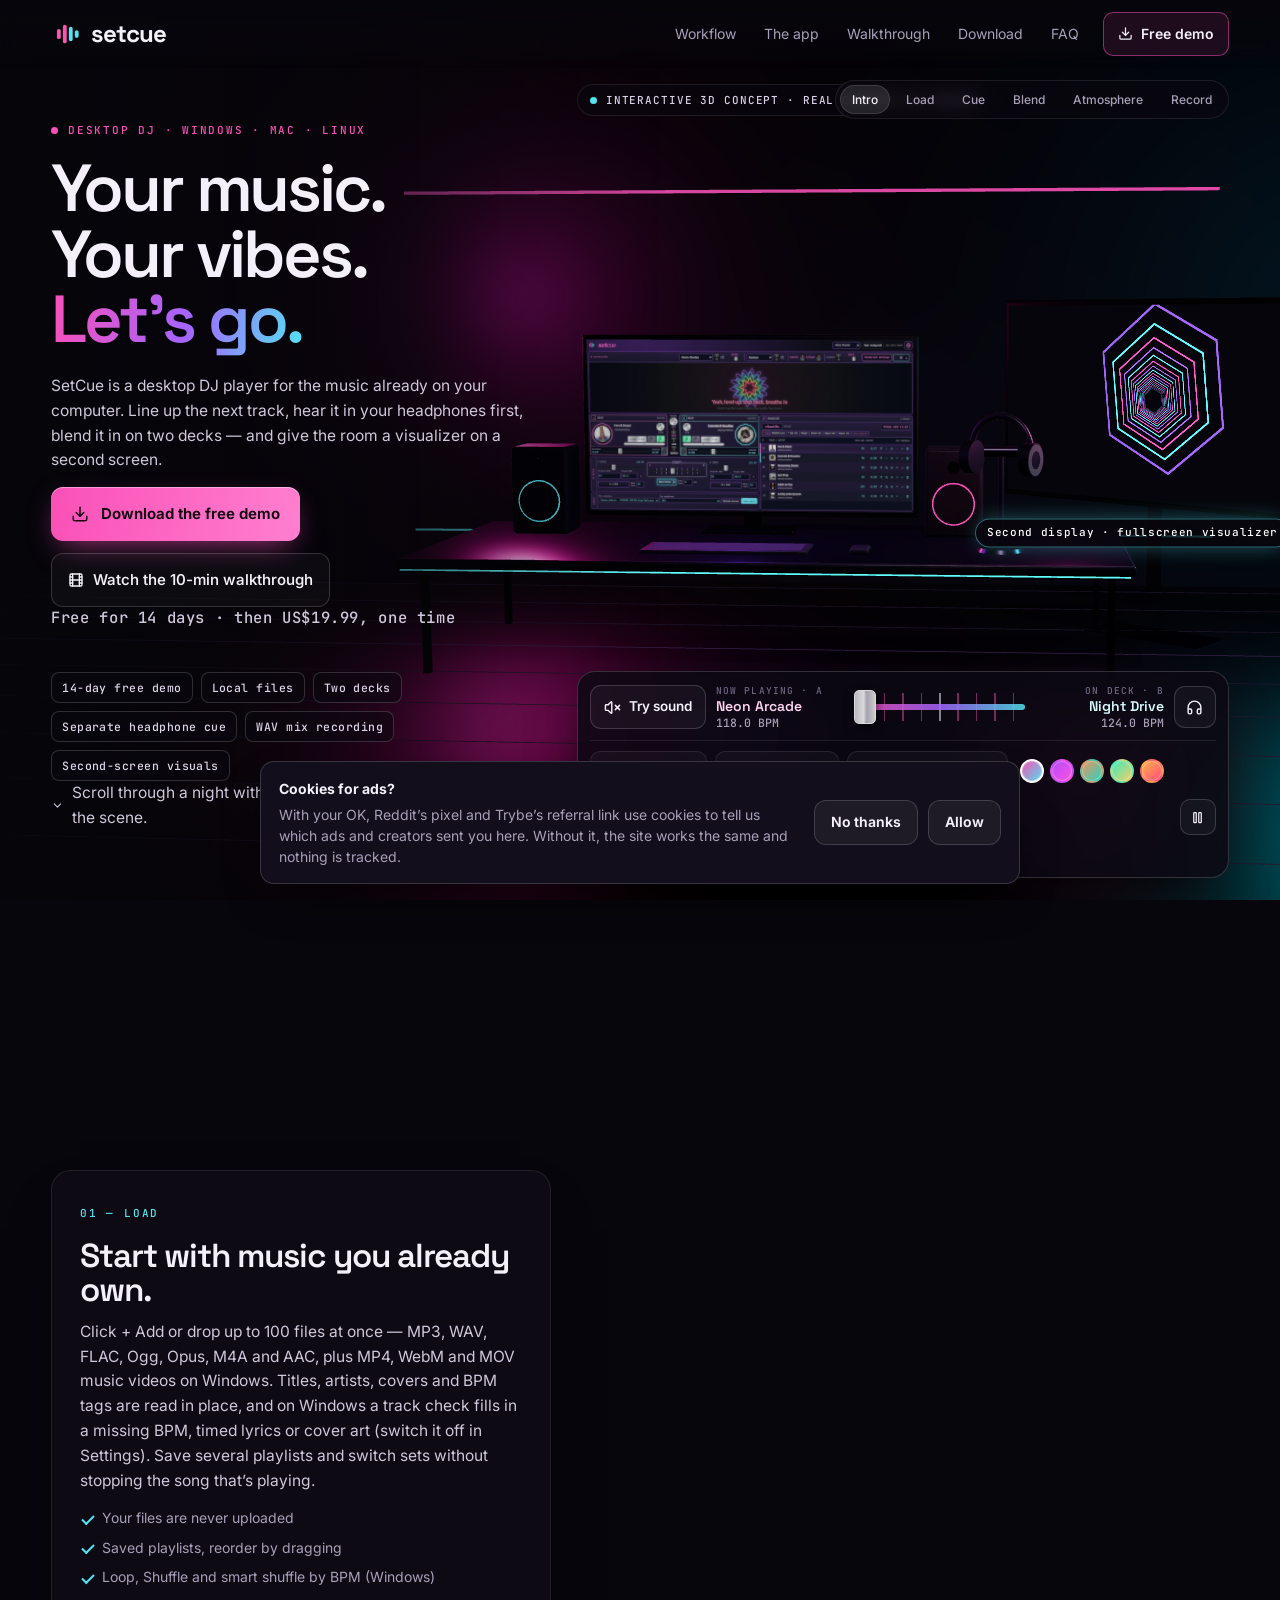
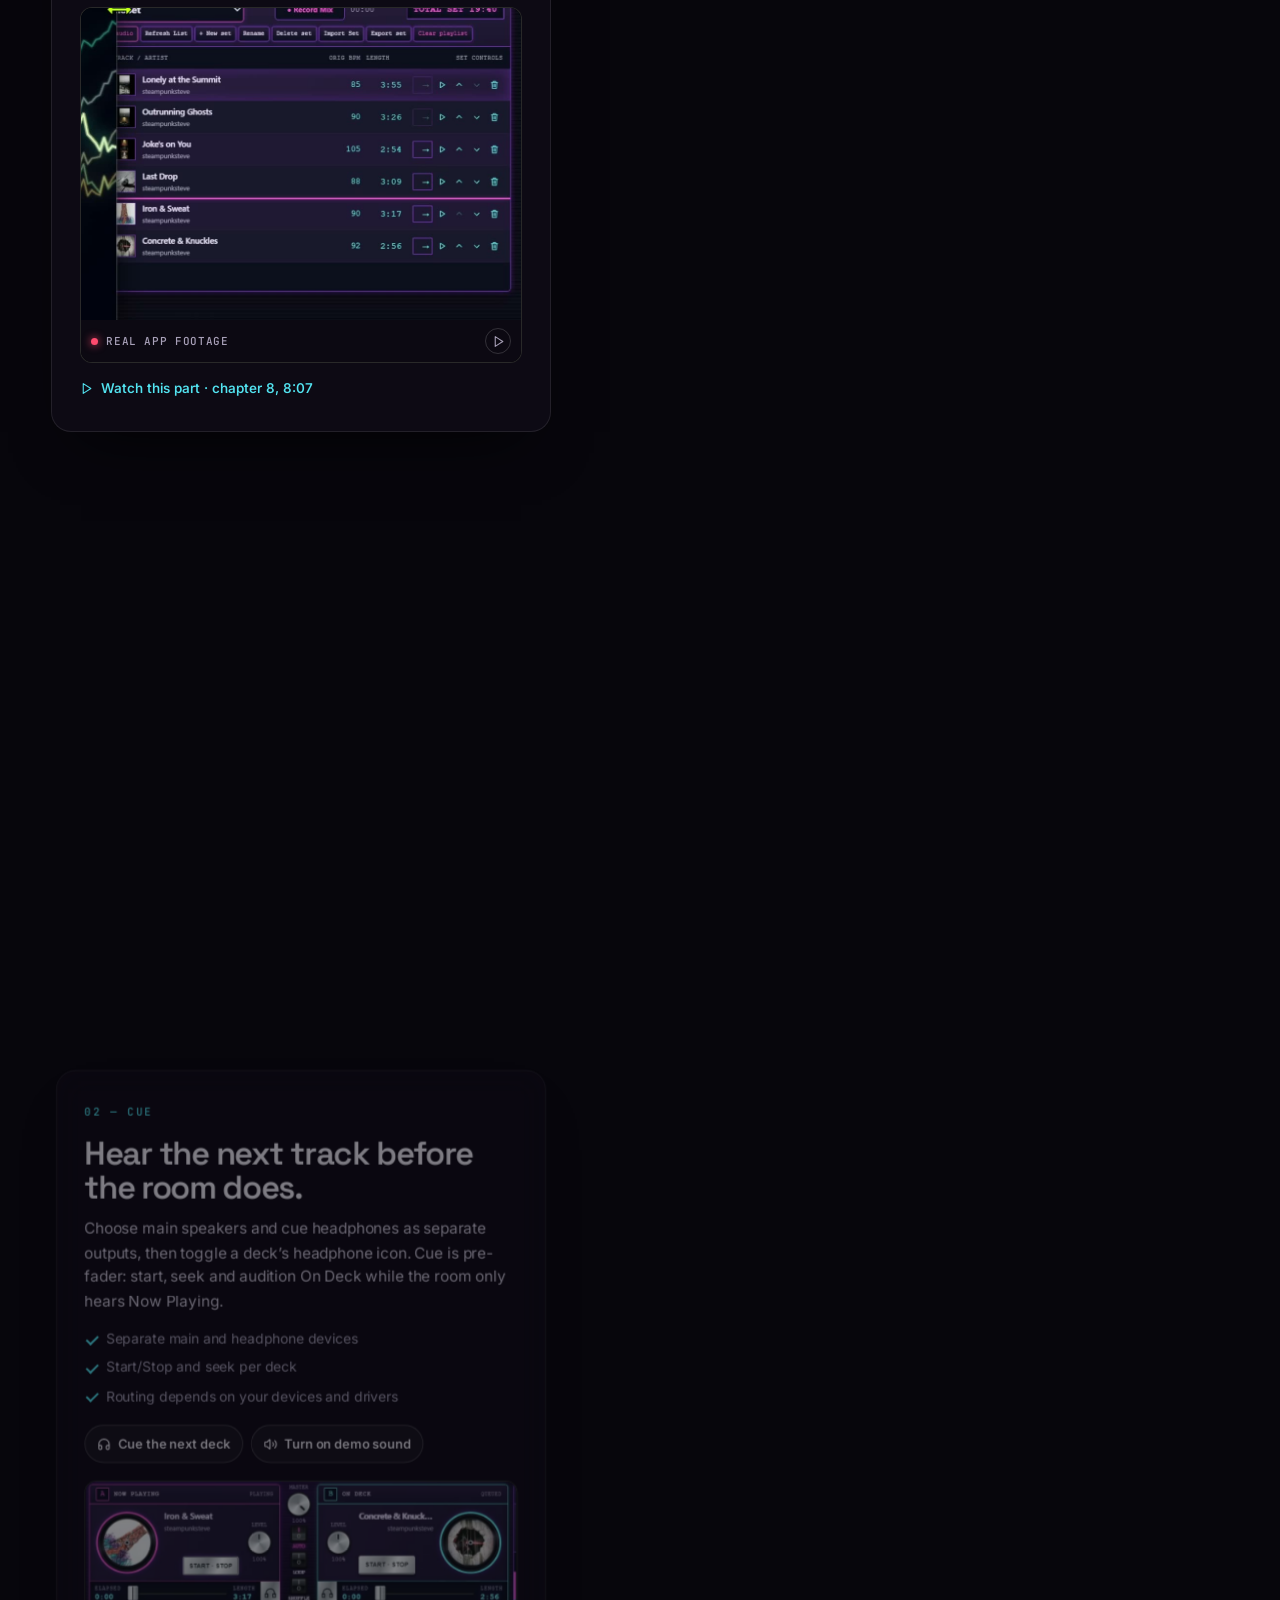
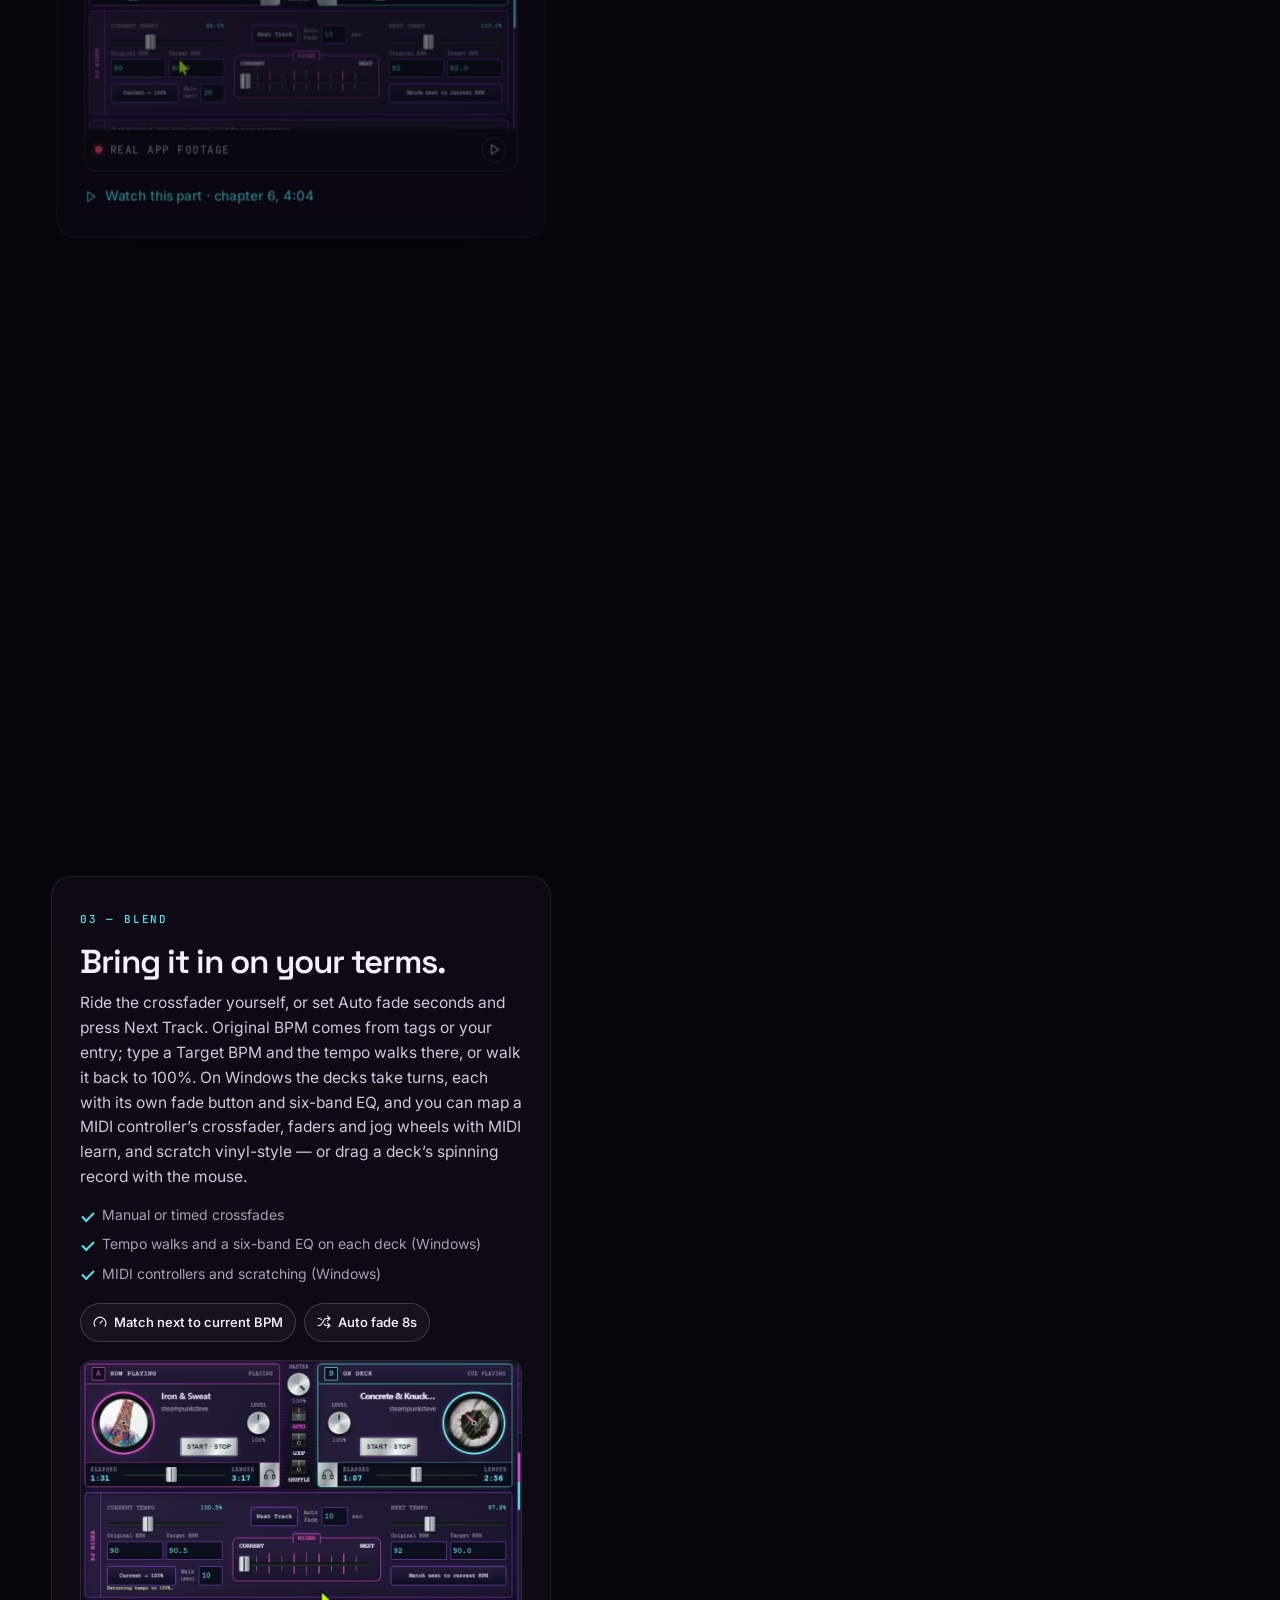
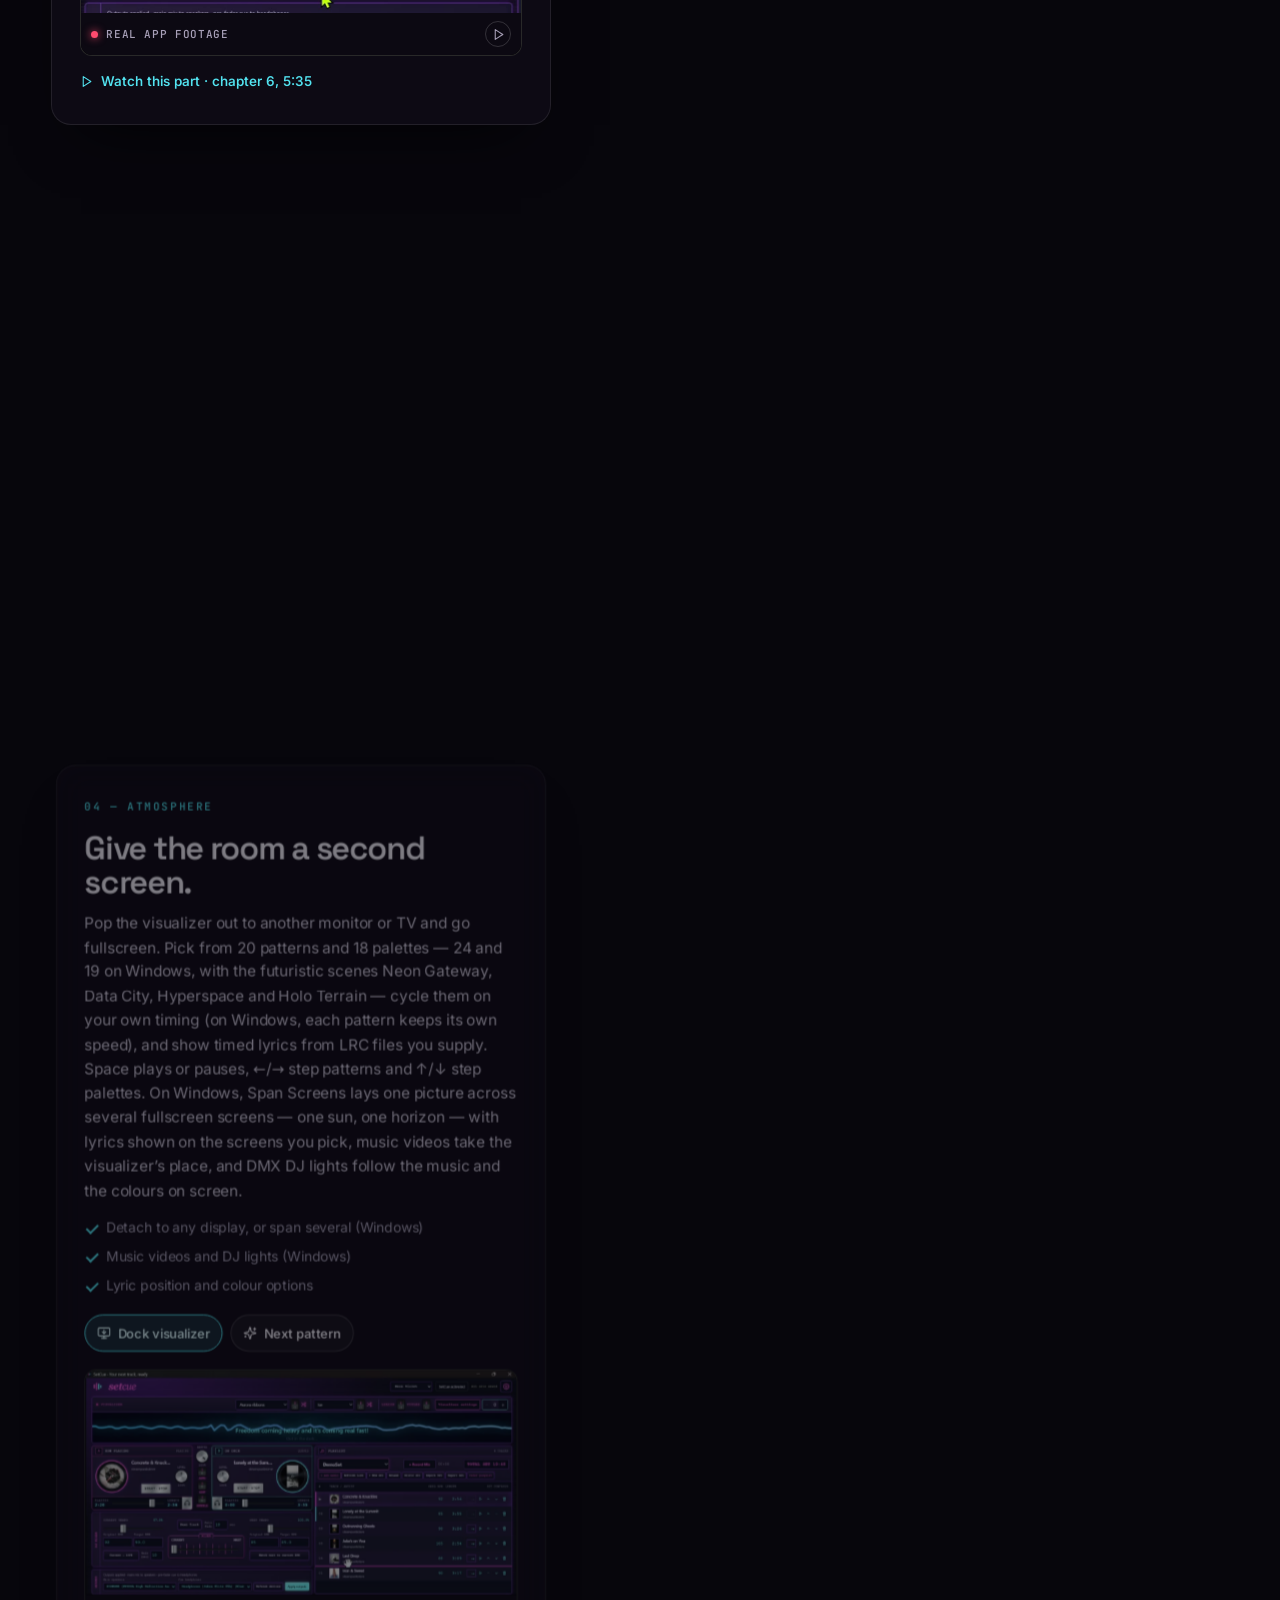
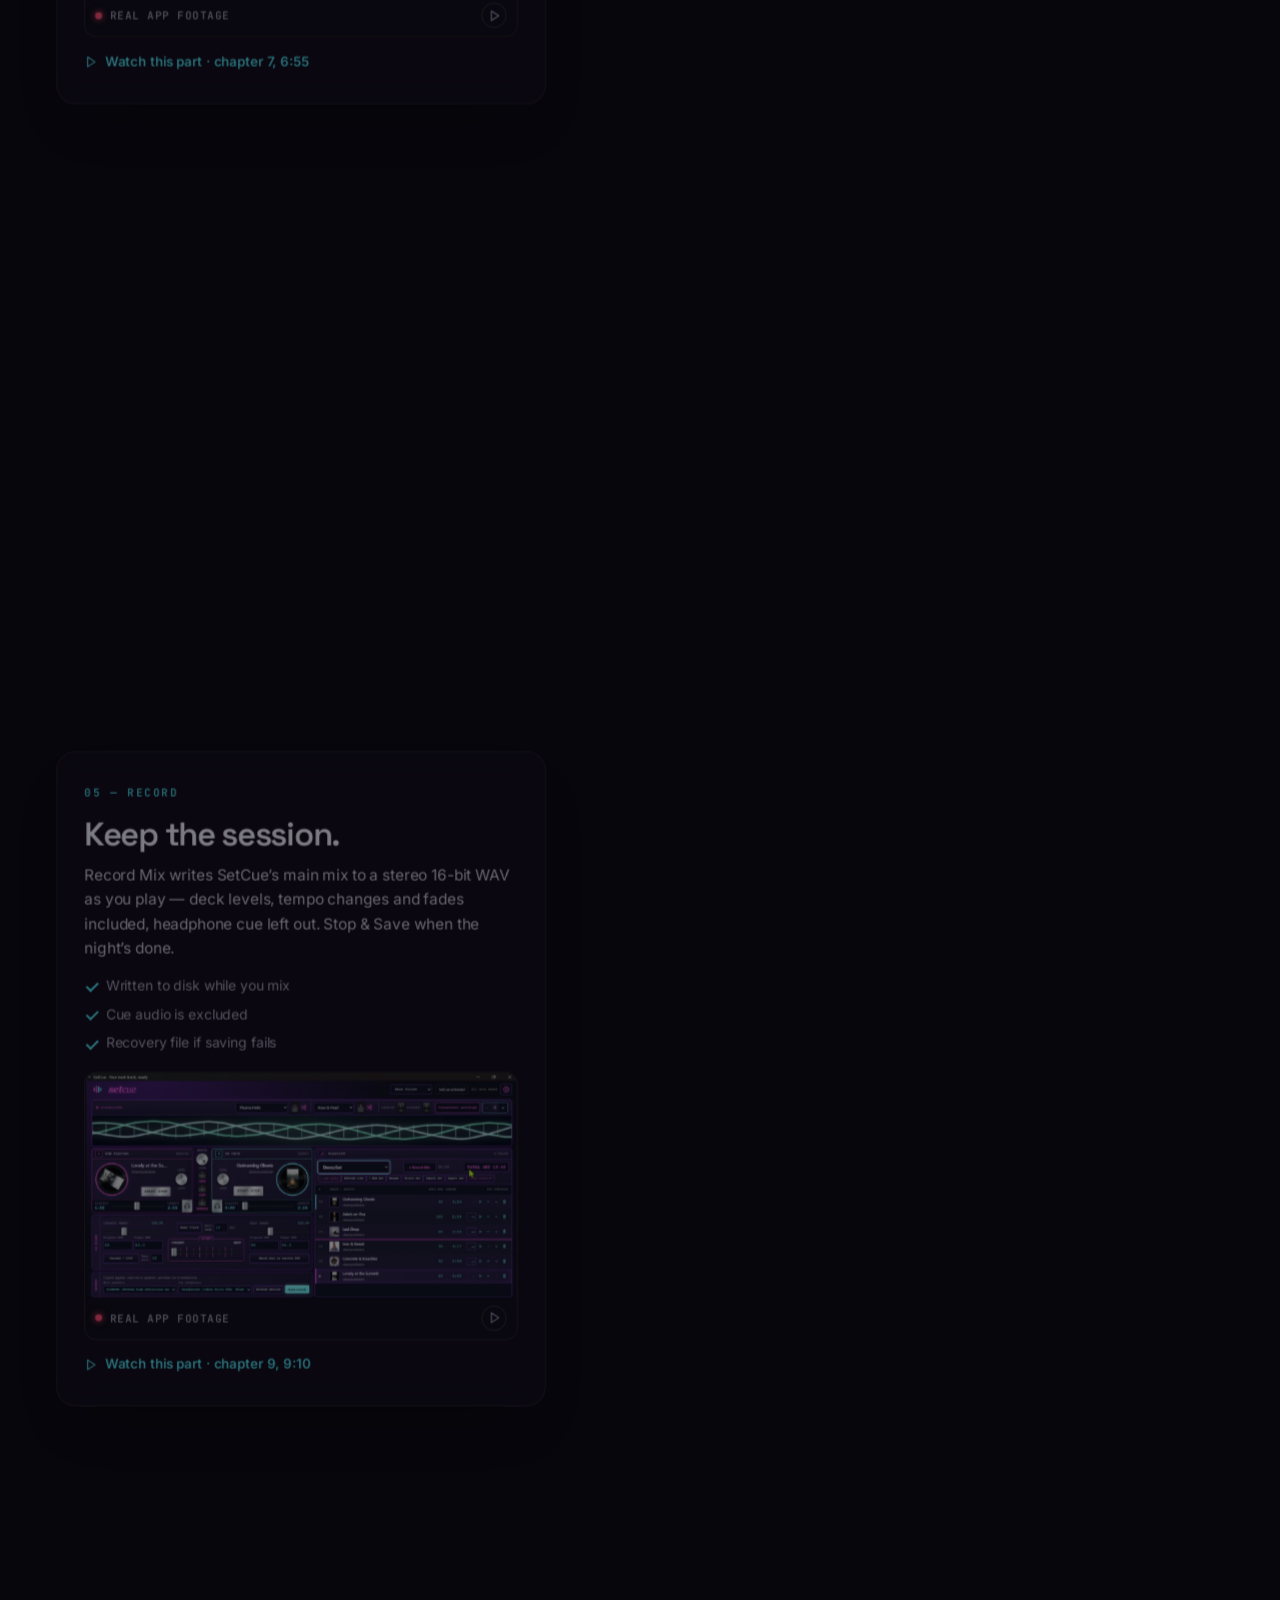
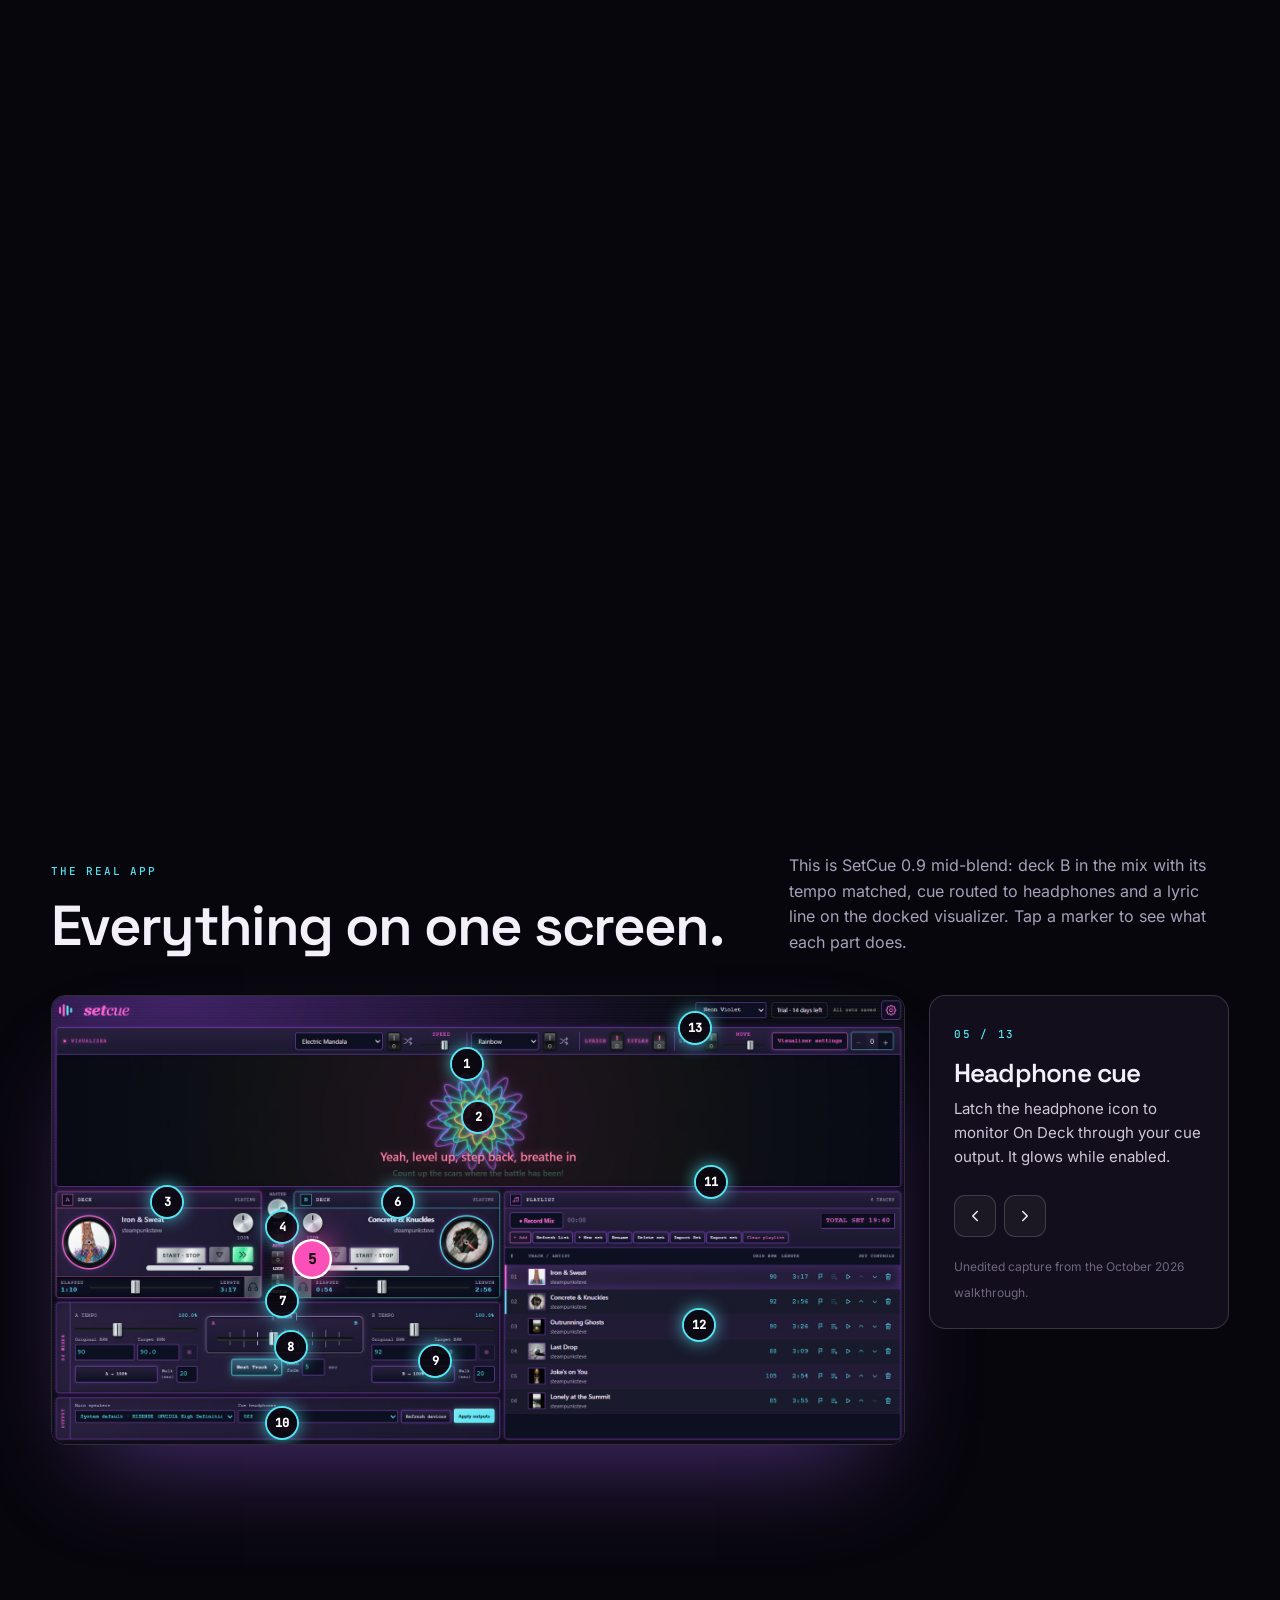
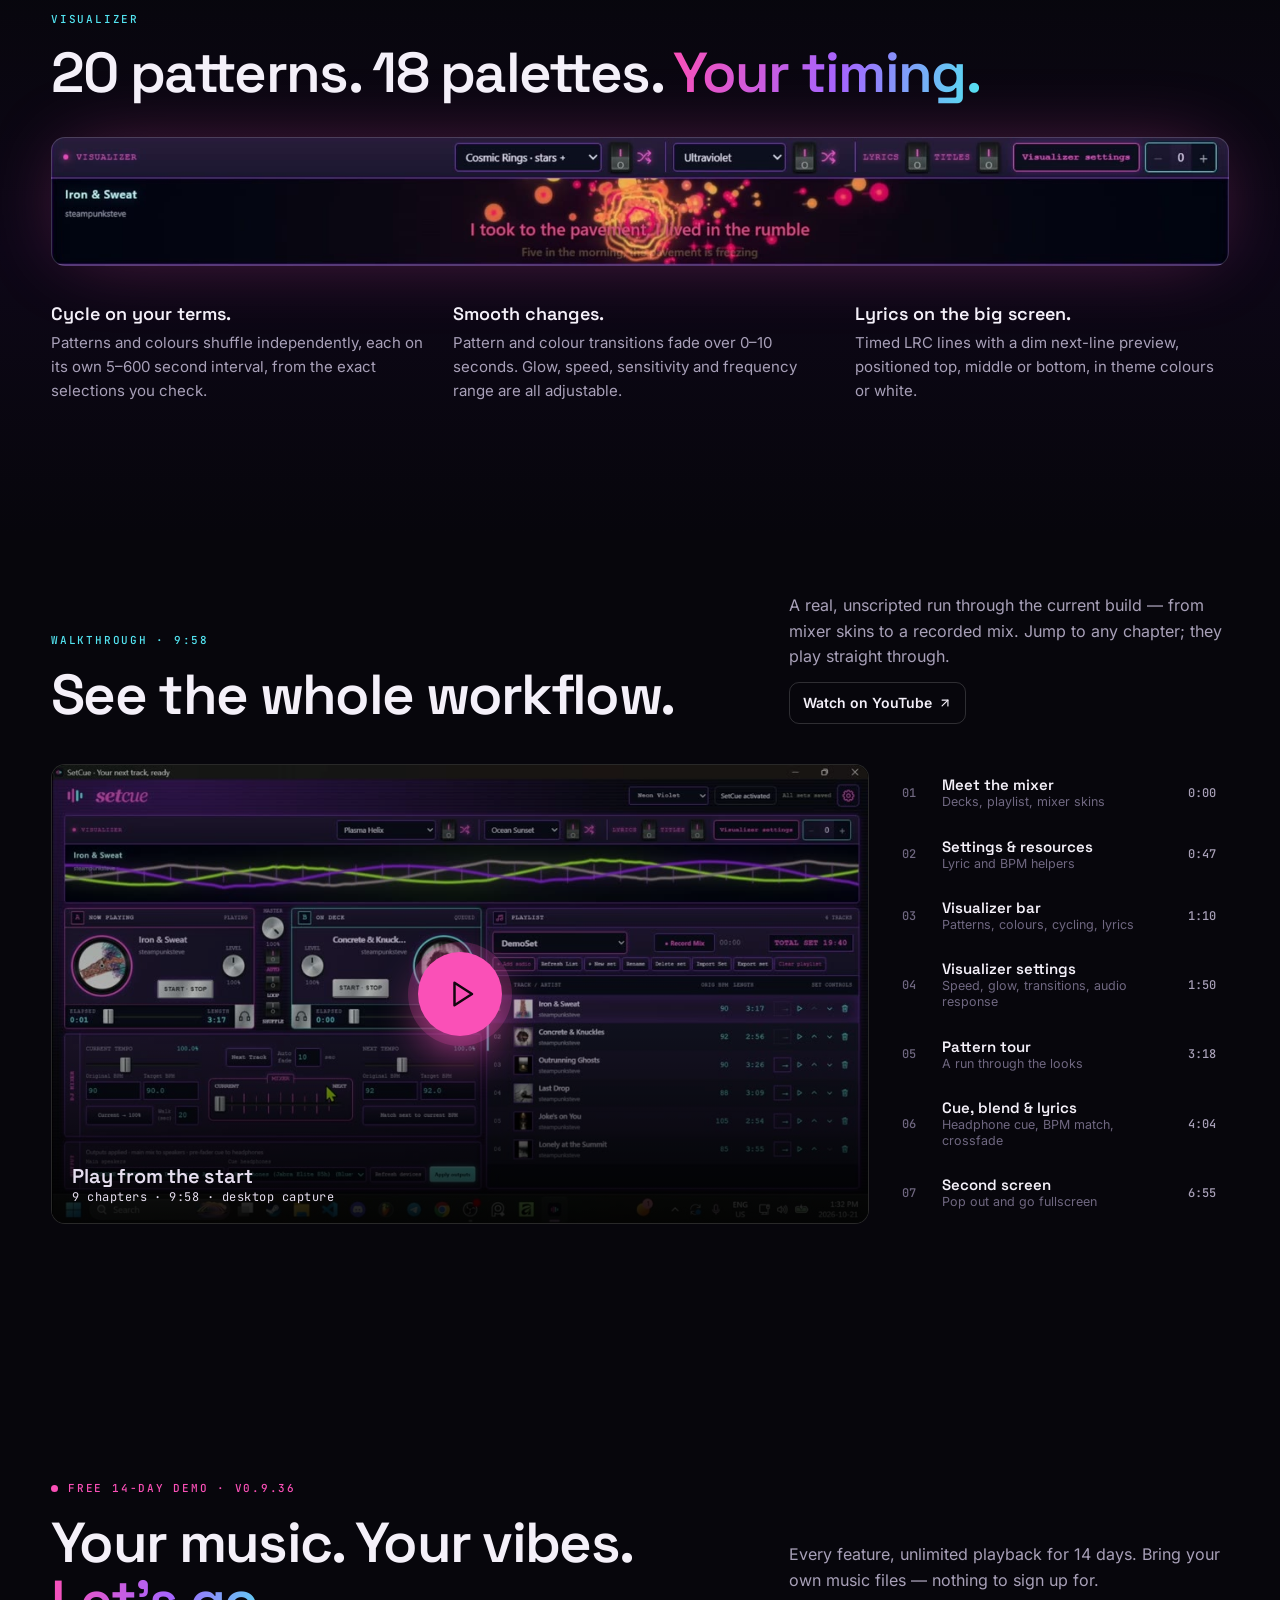
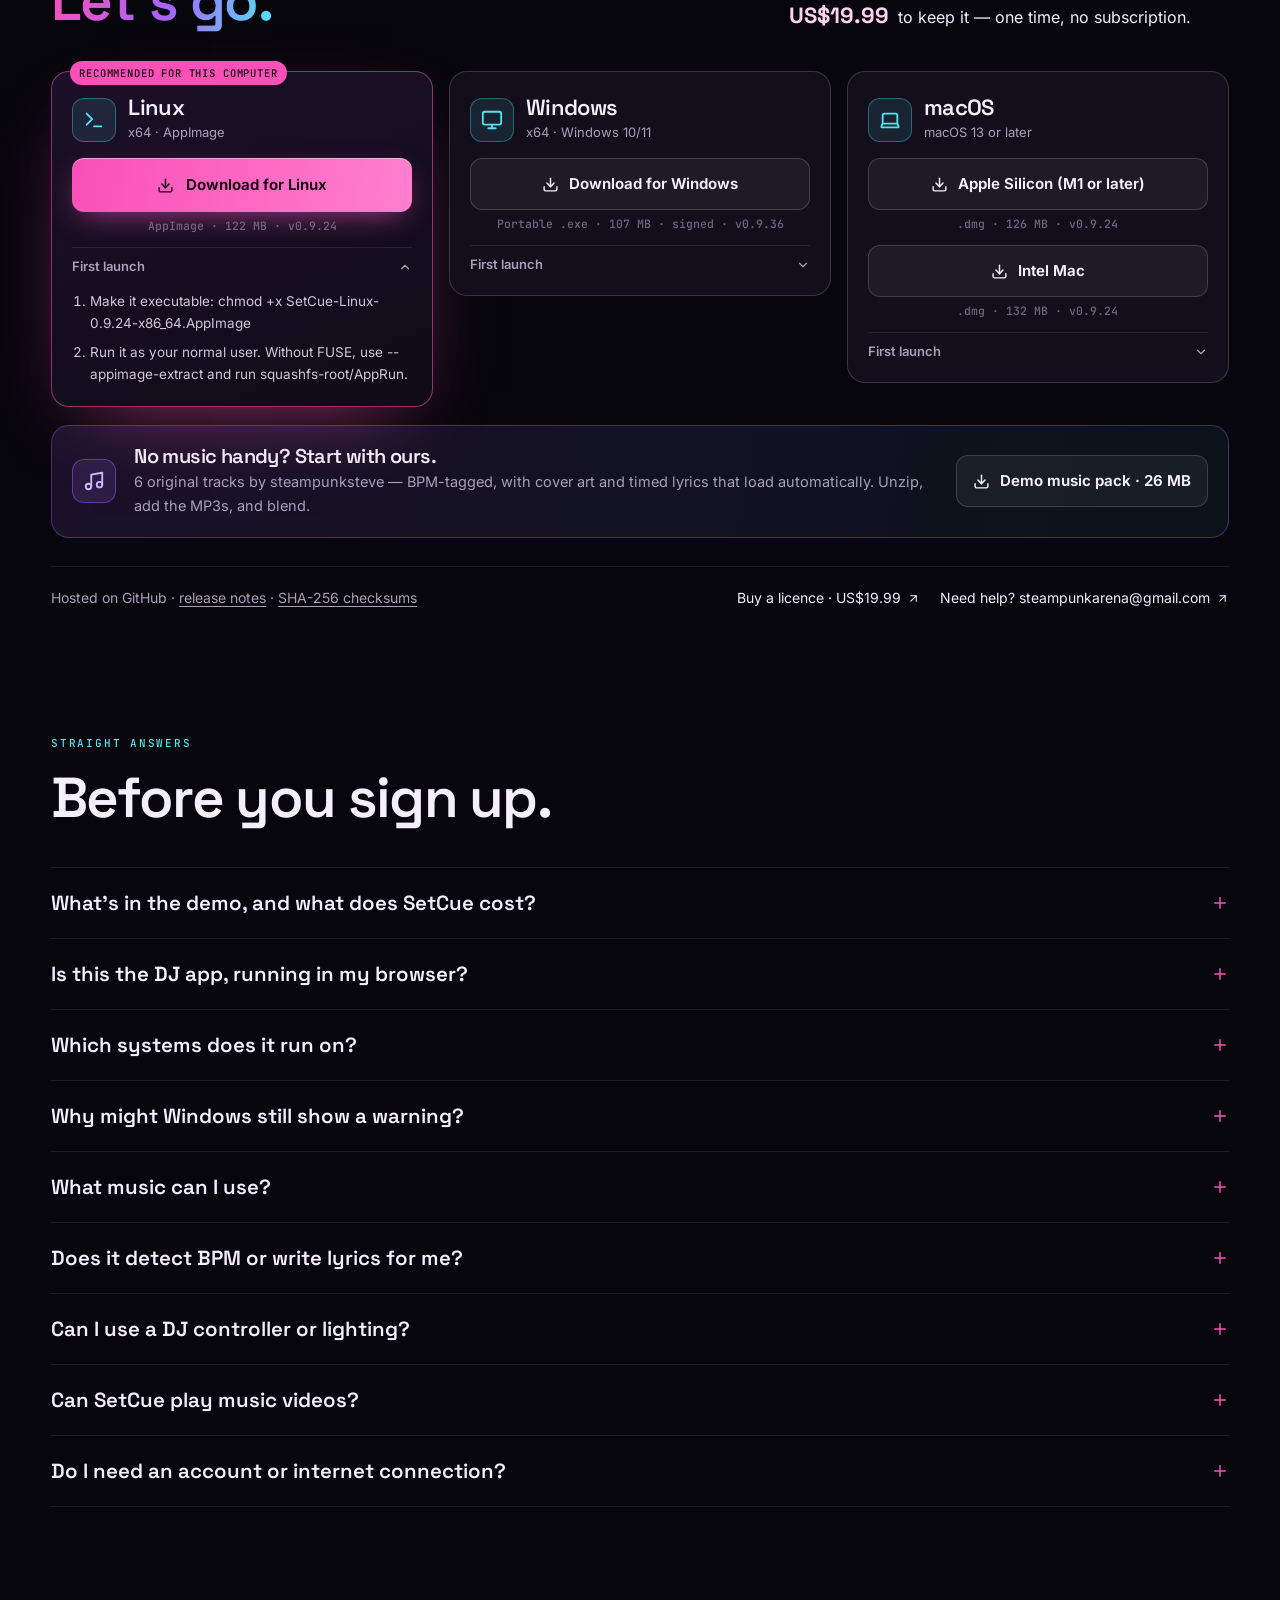
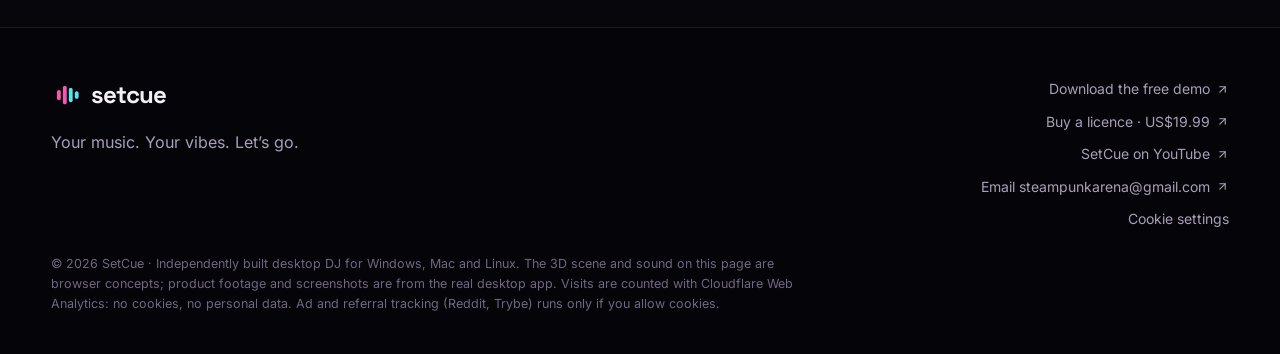
==== commit 67dd43a4: "Publish SetCue website (2026-11-03)" ====
--- a/index.html
+++ b/index.html
@@ -41,7 +41,7 @@
     };
     try { if (localStorage.getItem('setcue-cookies') === 'yes') window.setcueLoadAds(); } catch (e) {}
     </script>
-    <script type="module" crossorigin src="/assets/index-CObfjcPI.js"></script>
+    <script type="module" crossorigin src="/assets/index-Cab29UMq.js"></script>
     <link rel="stylesheet" crossorigin href="/assets/index-BO99-g7d.css">
   </head>
   <body>
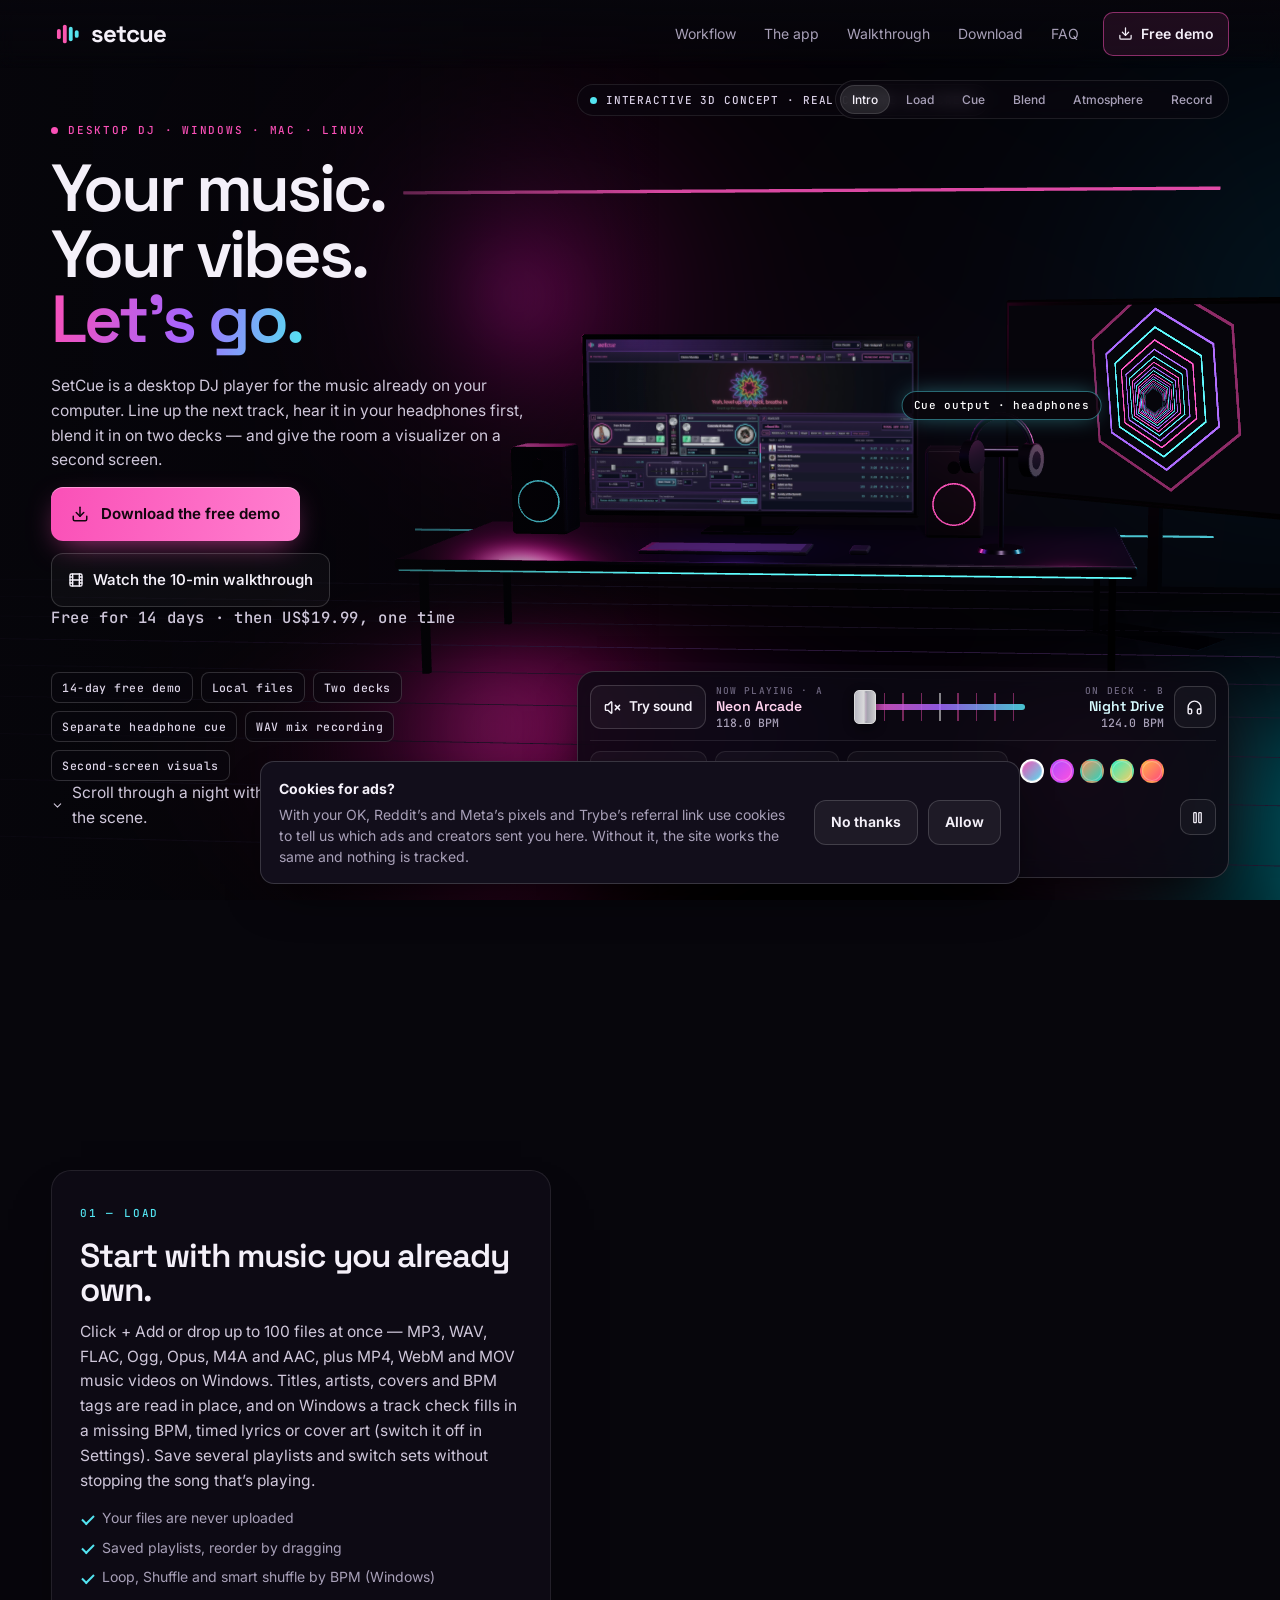
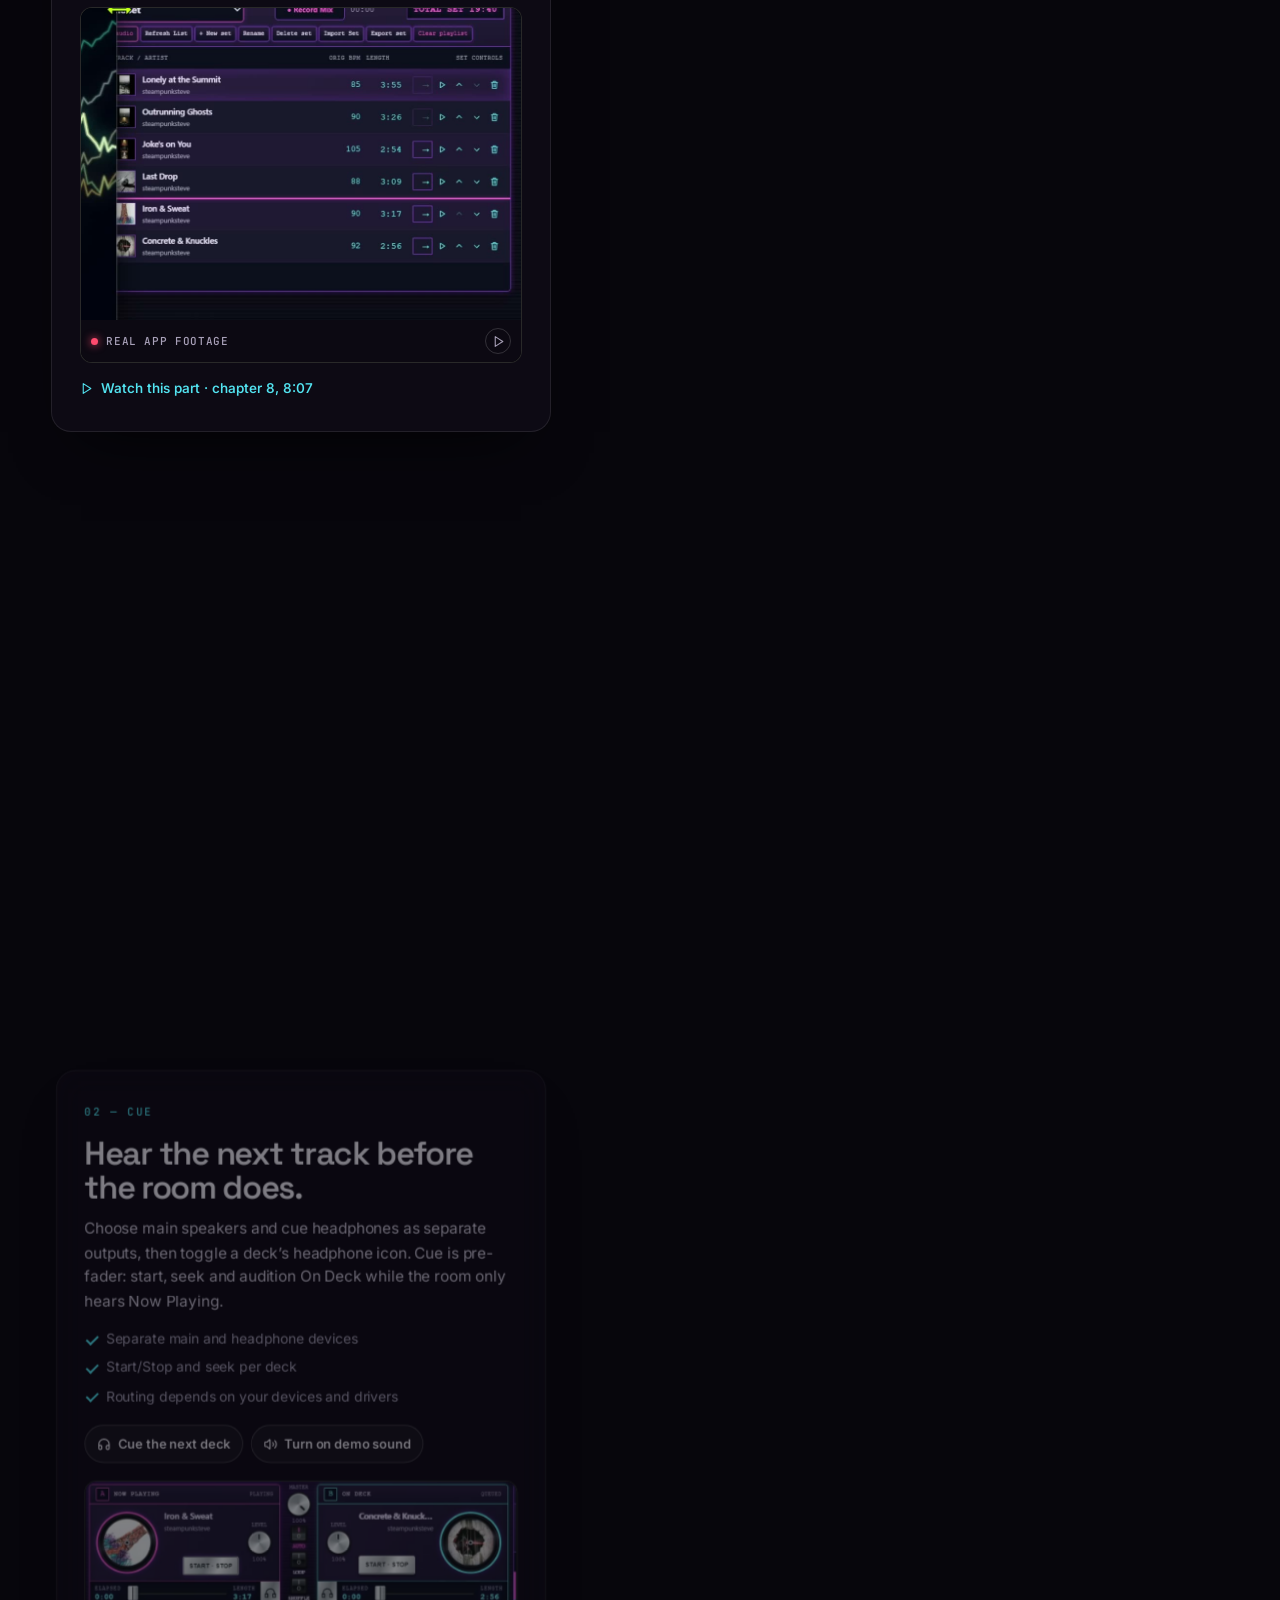
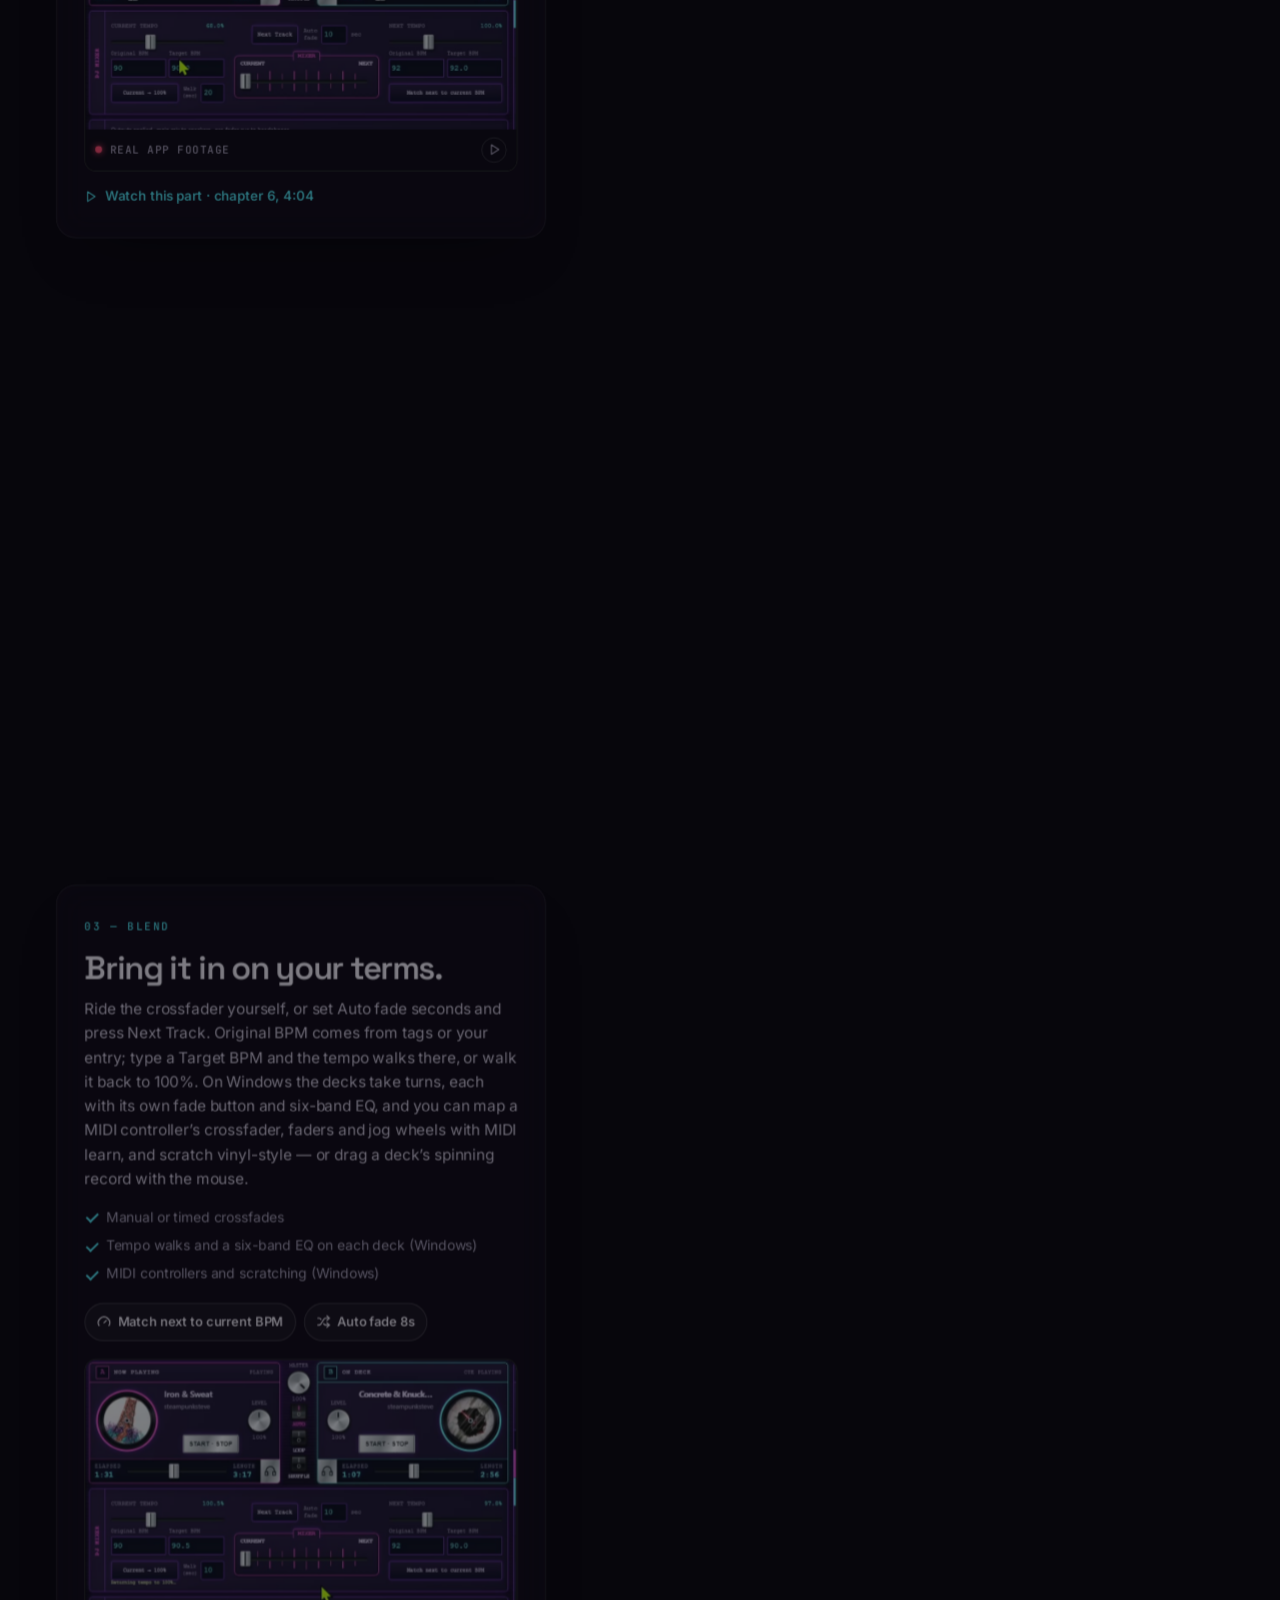
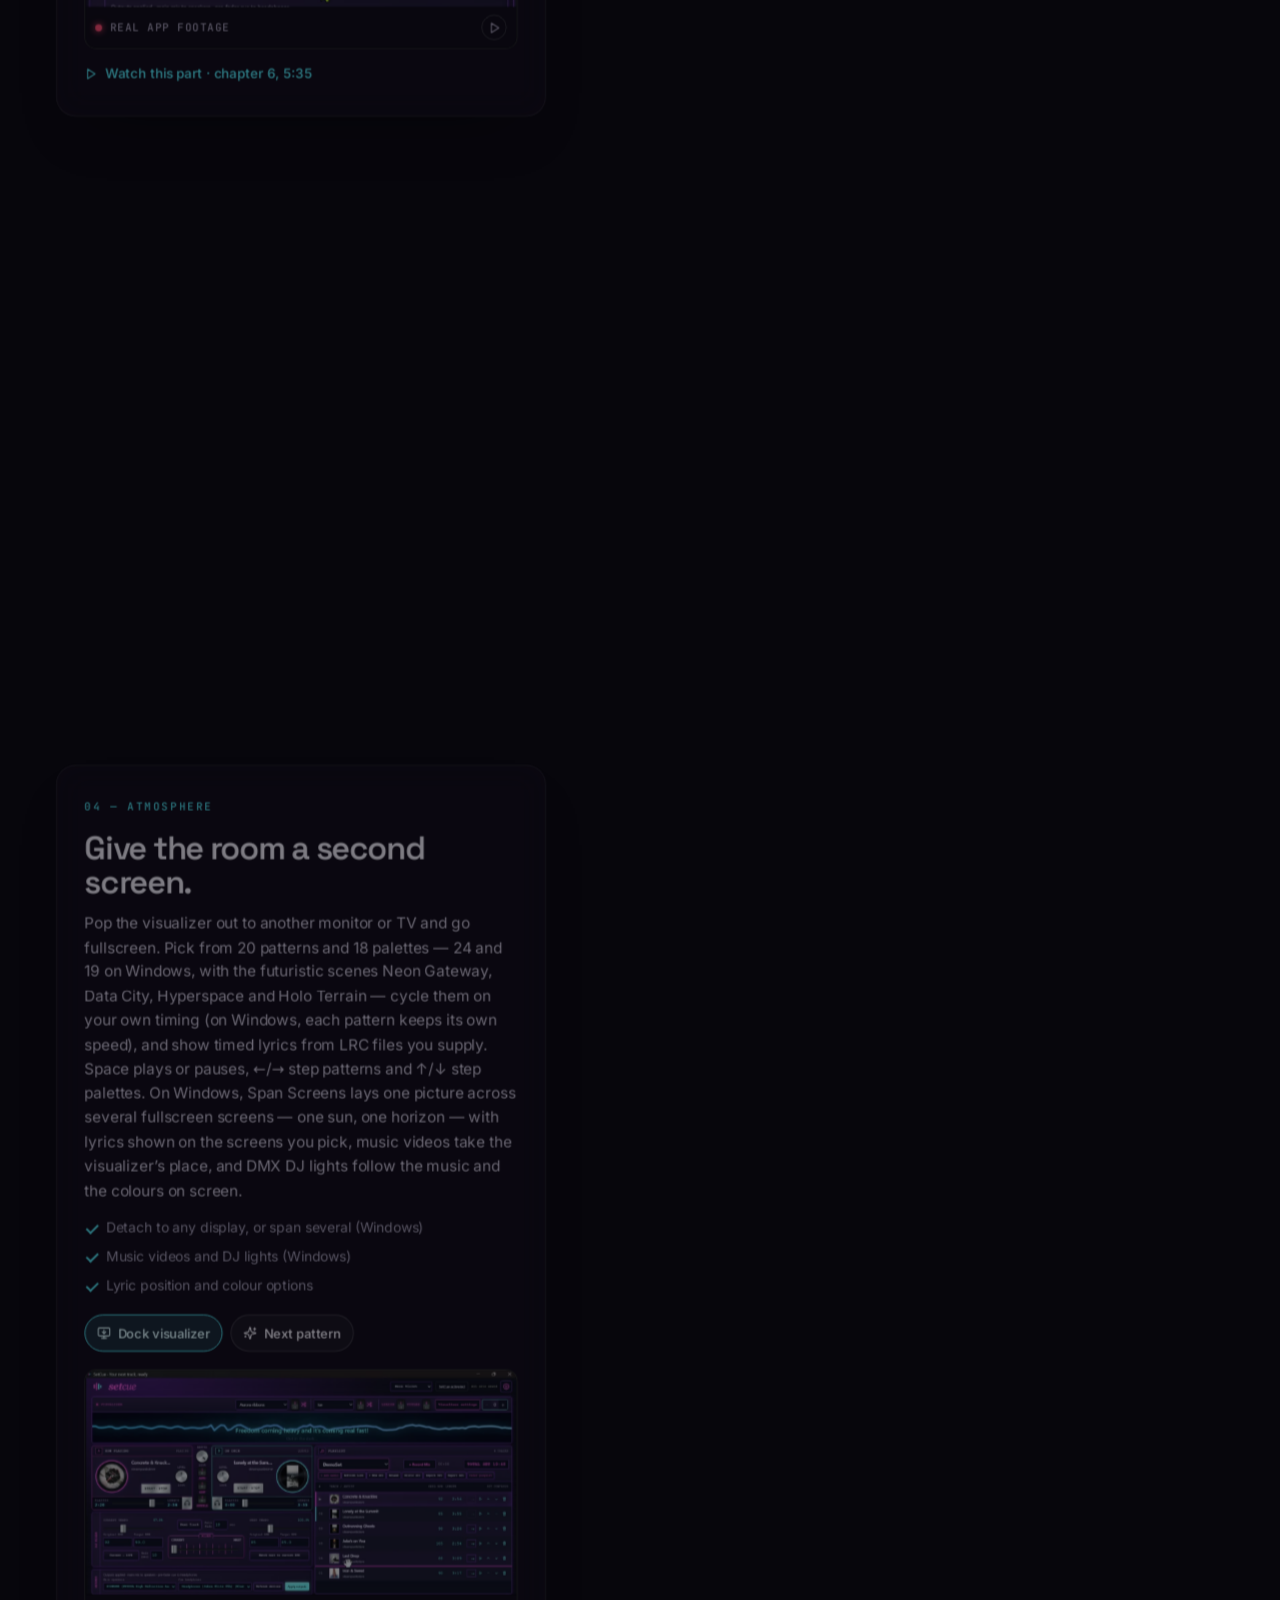
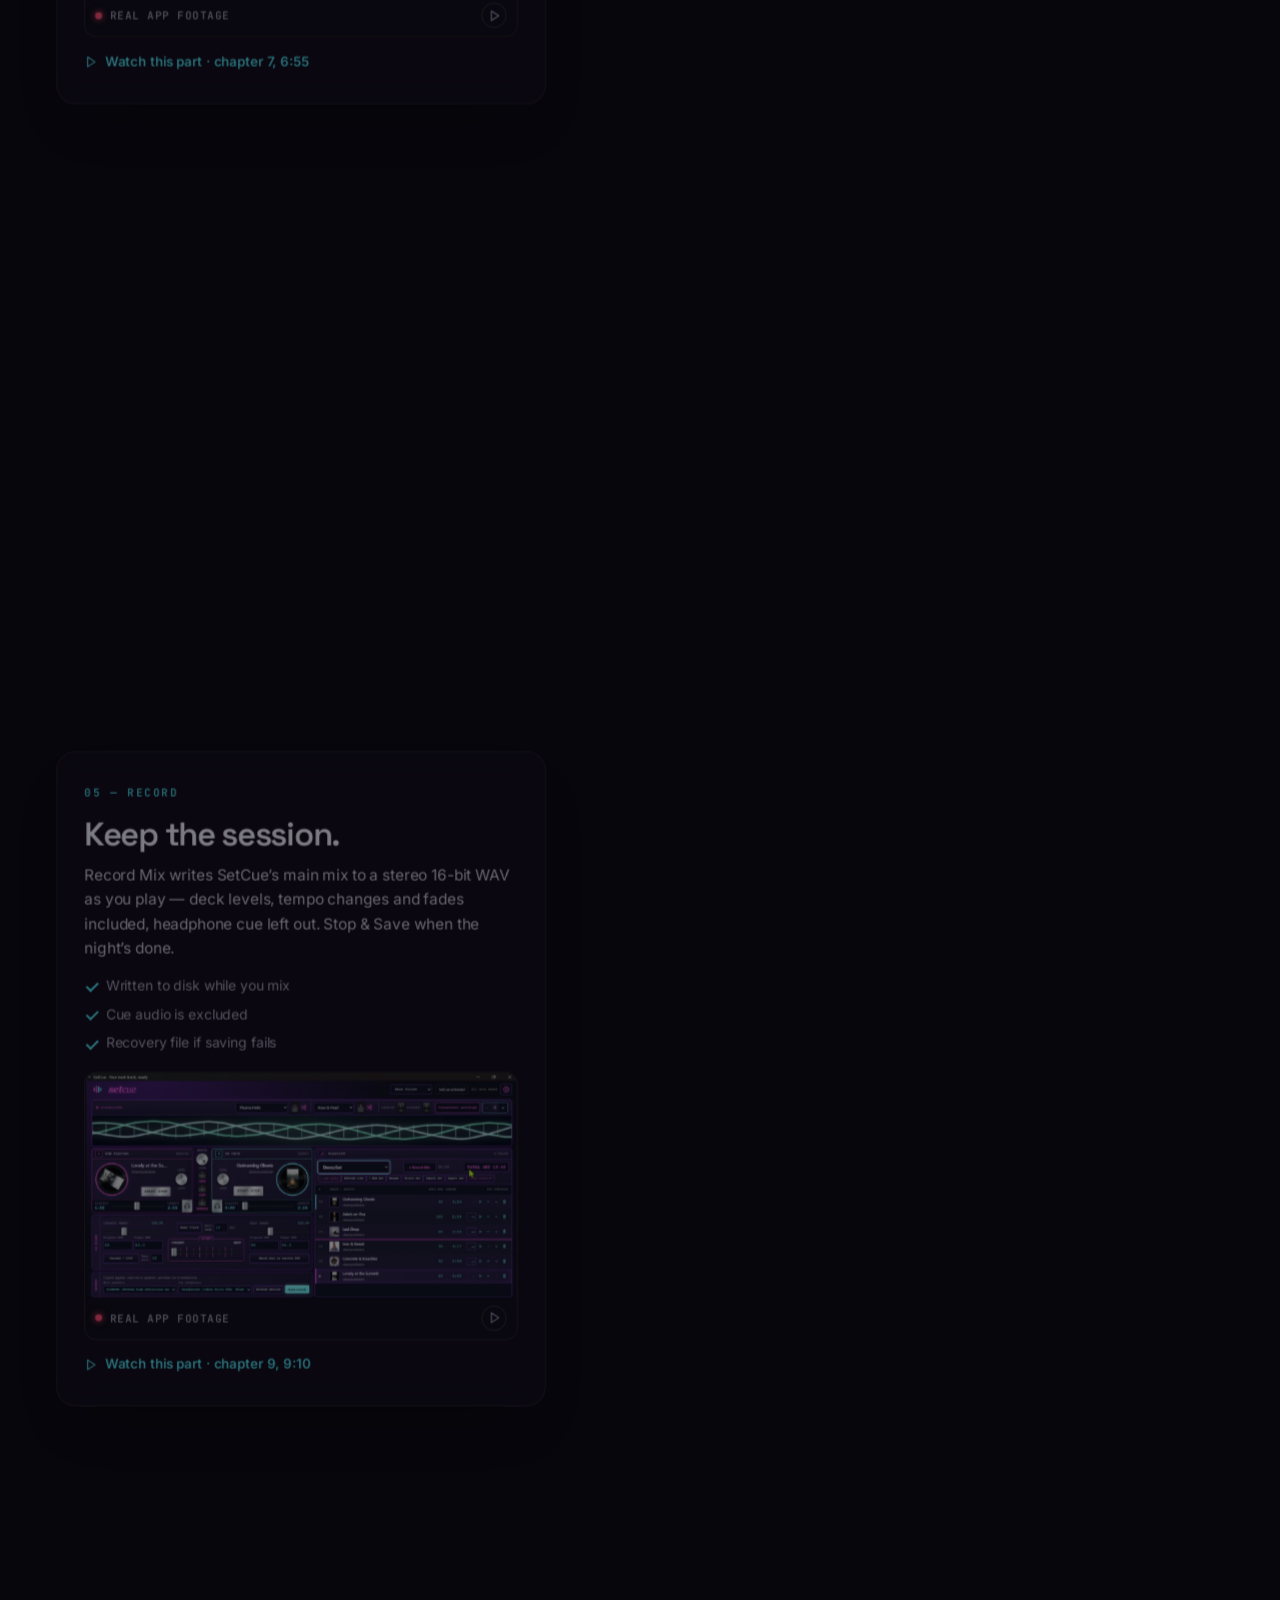
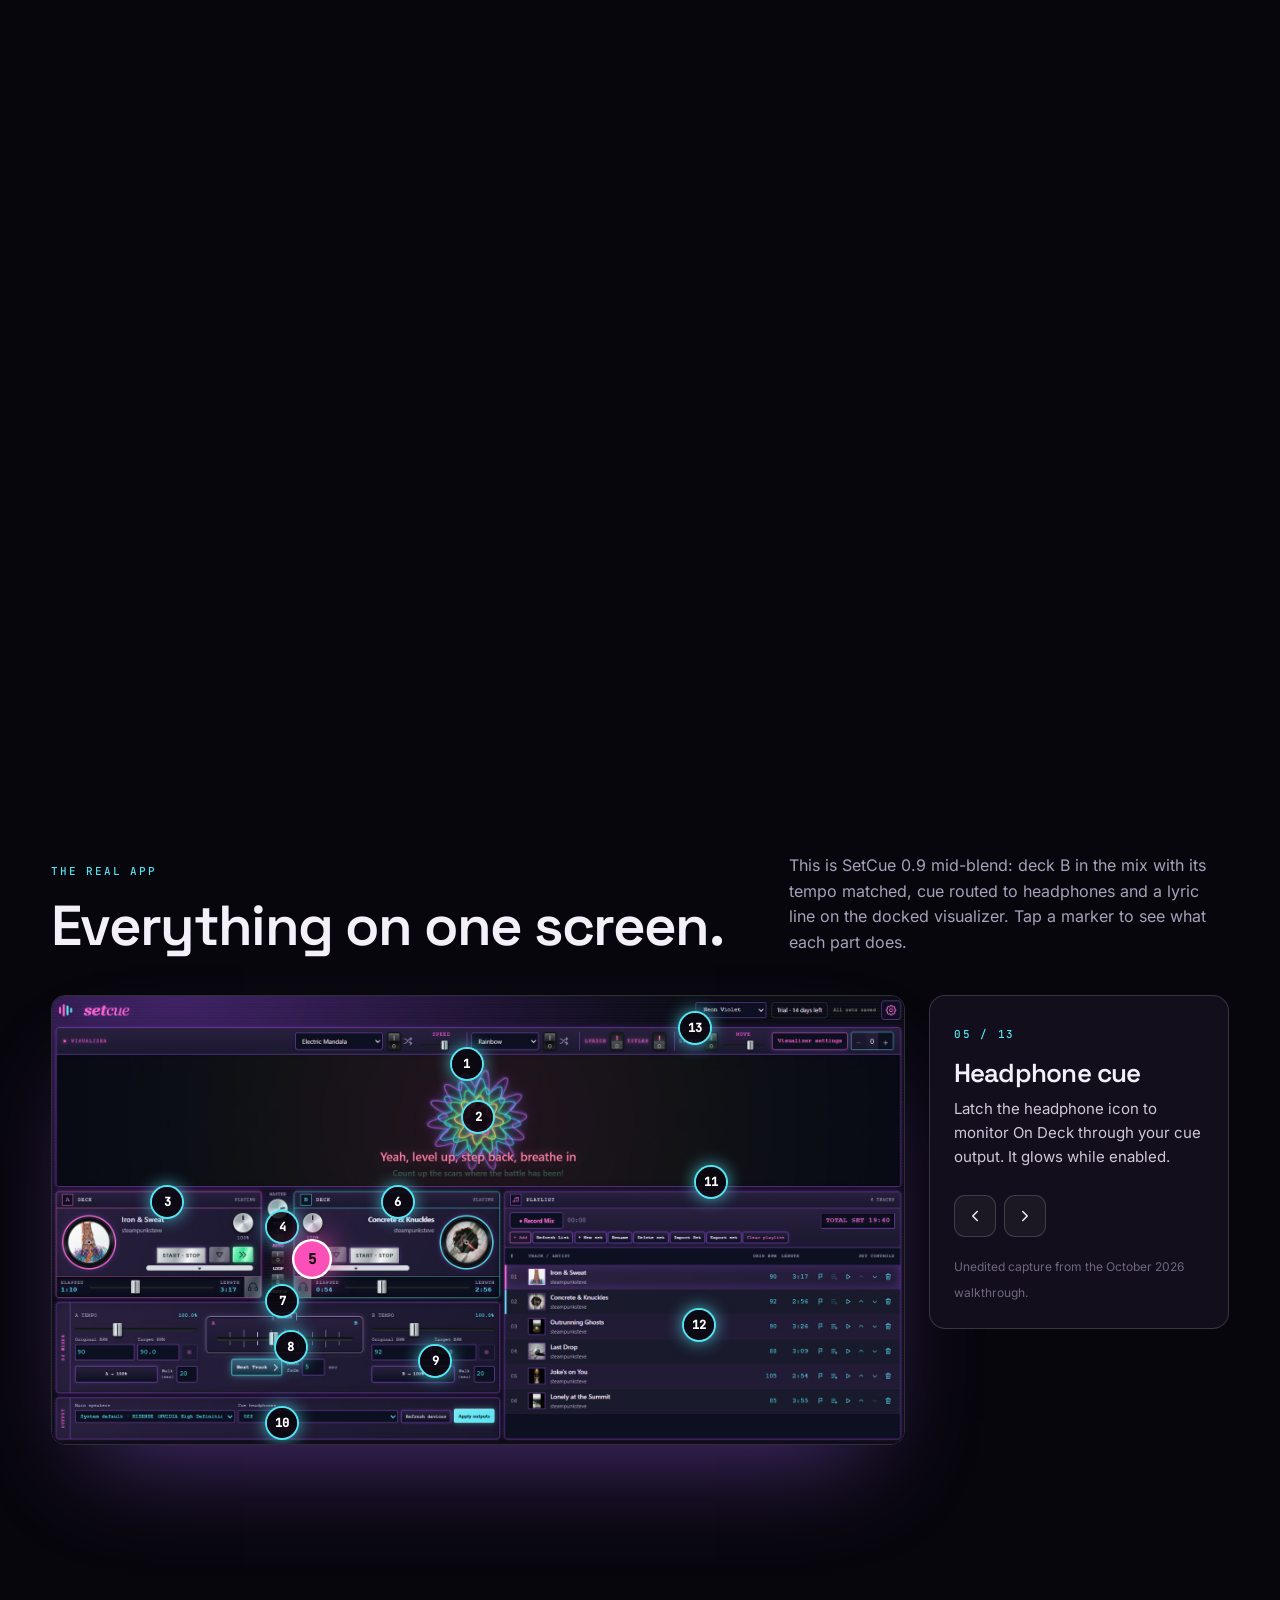
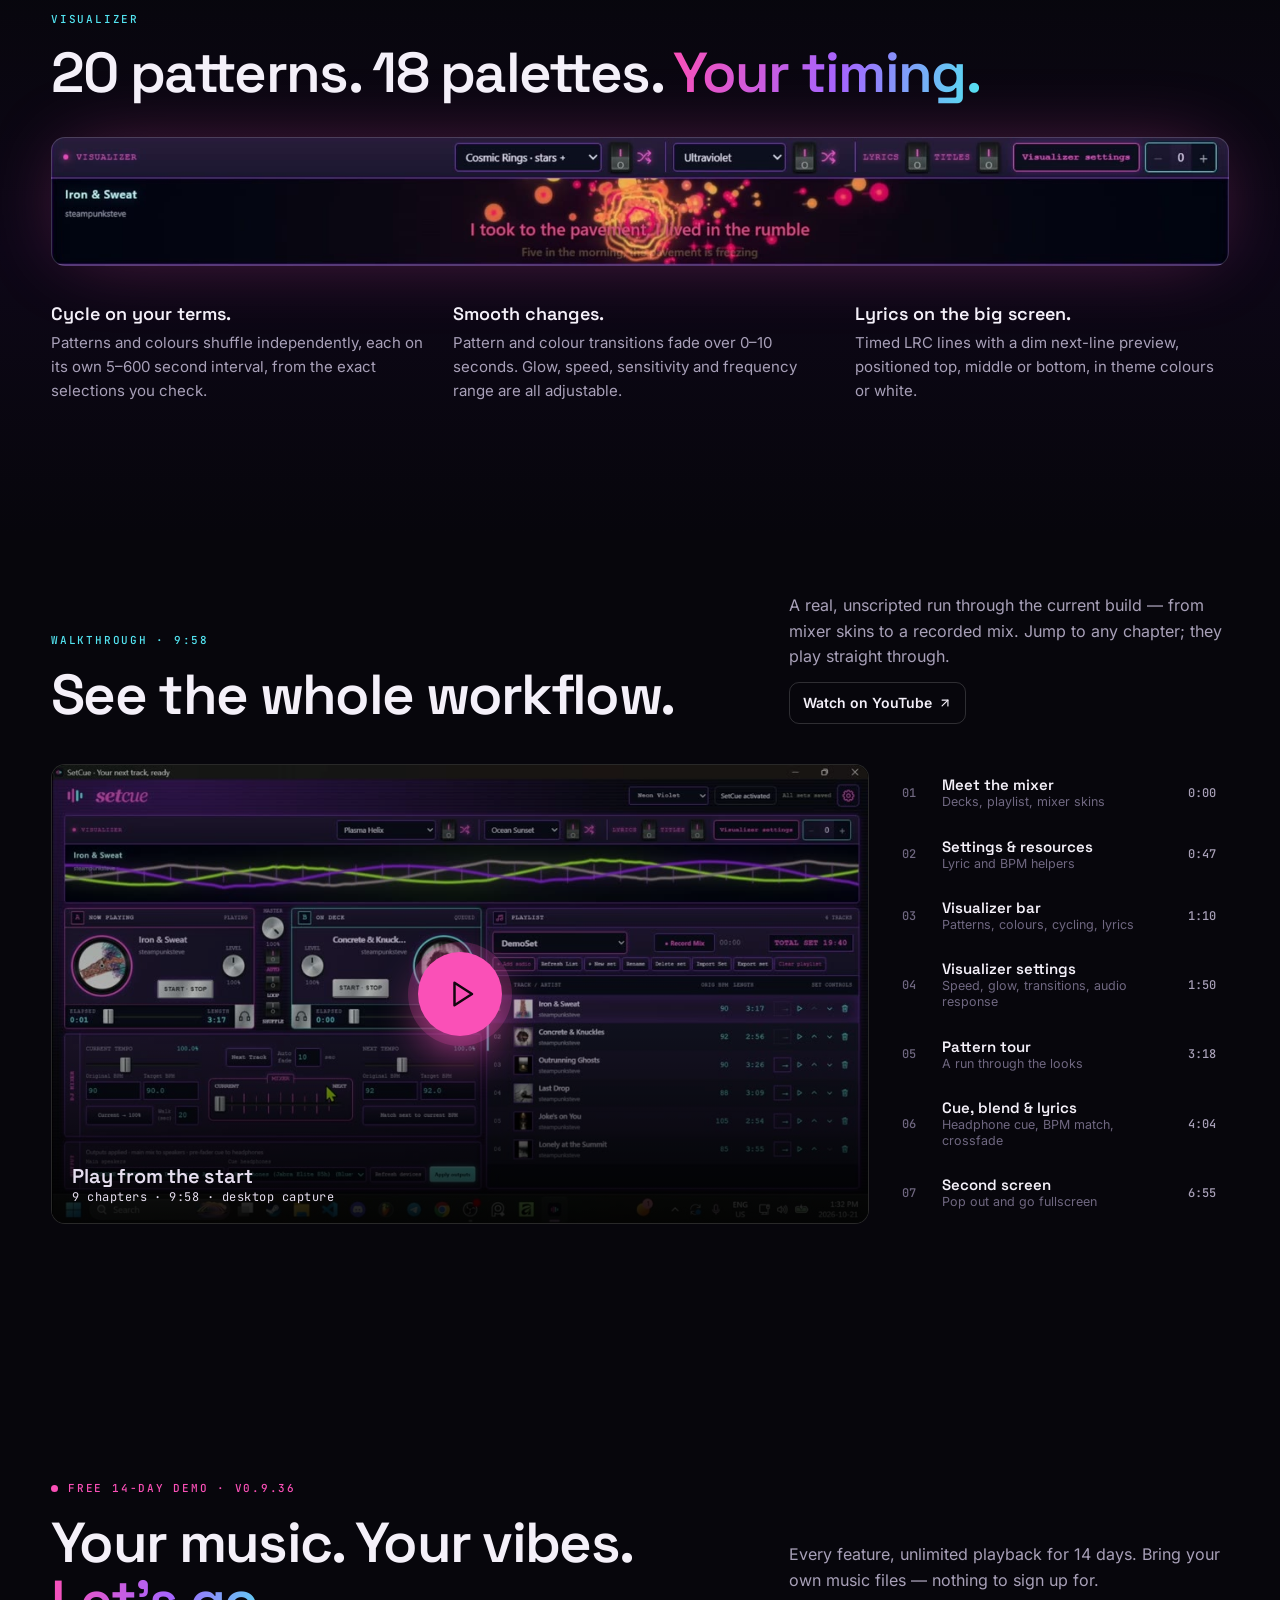
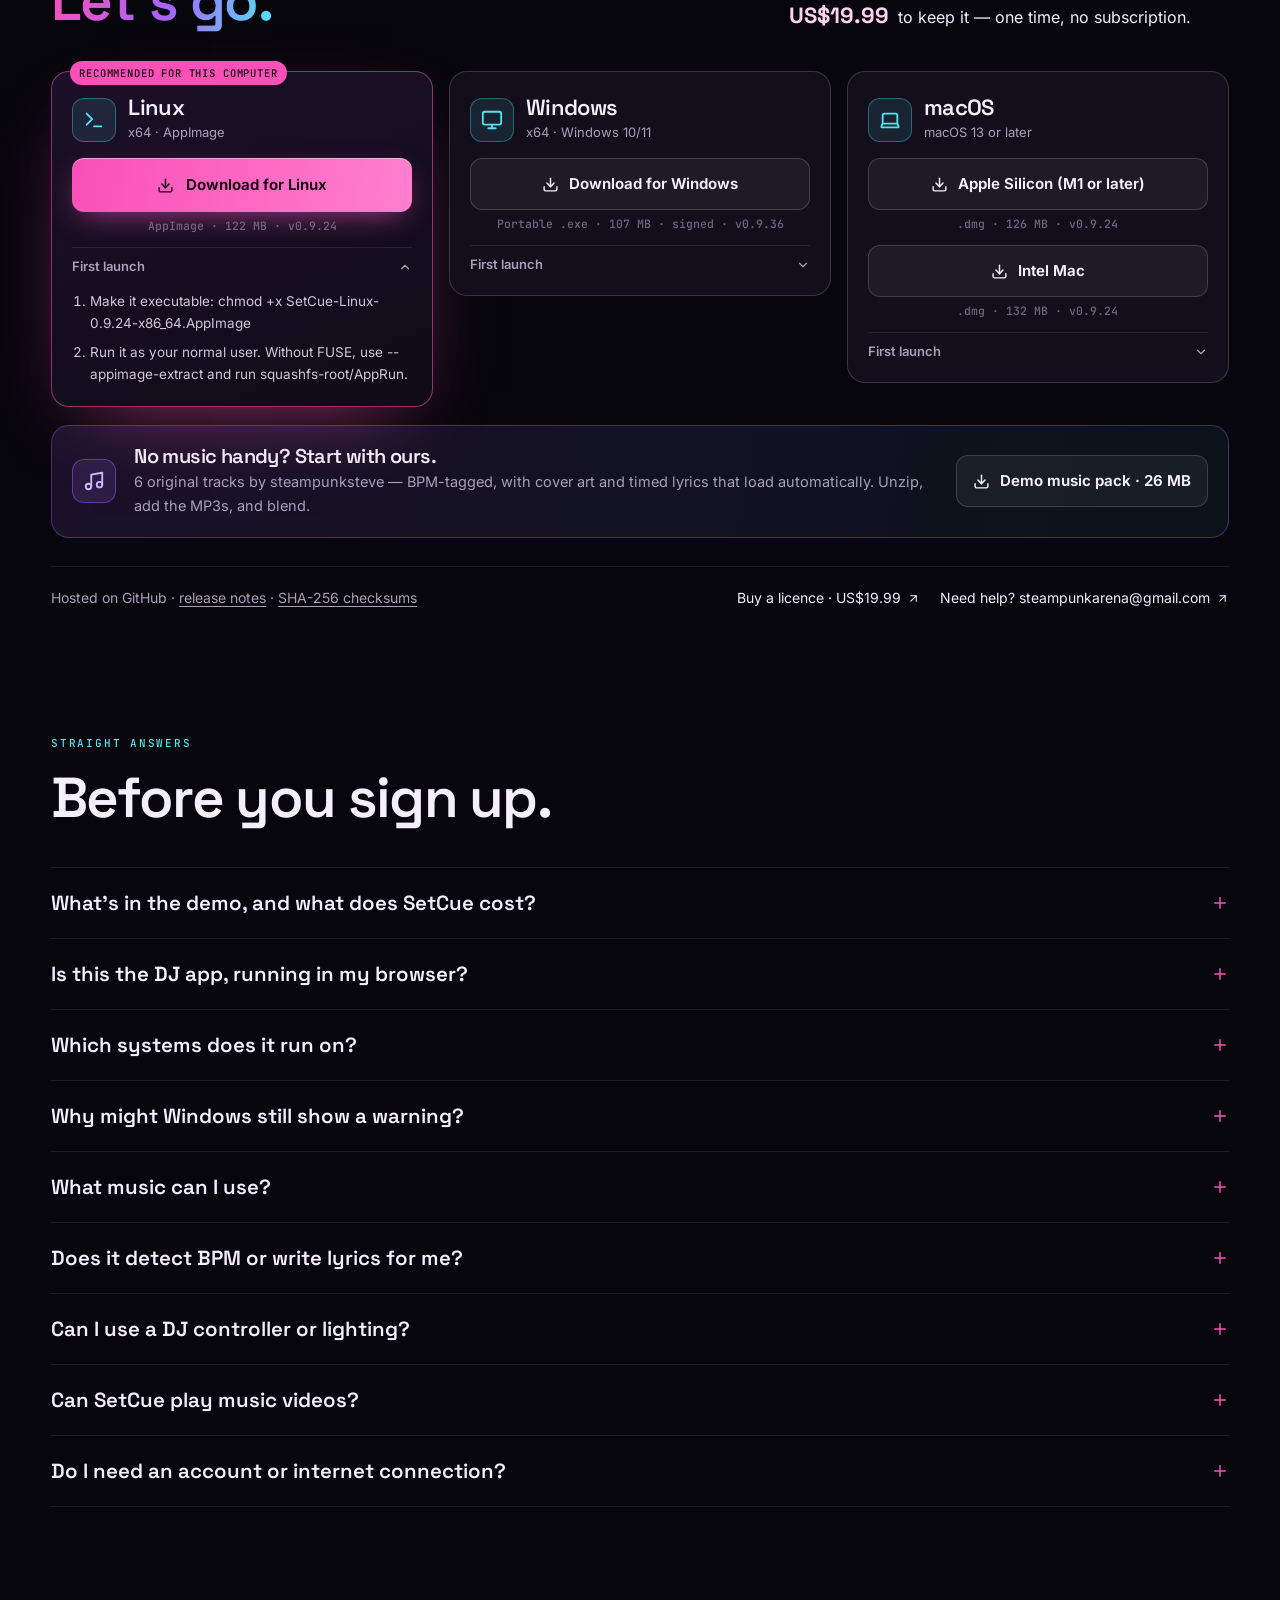
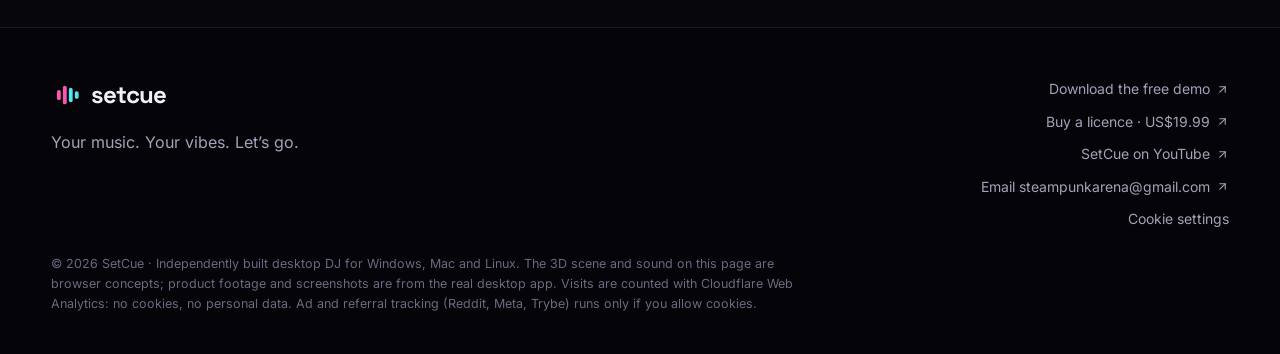
==== commit ccb44175: "Publish SetCue website (2026-11-03)" ====
--- a/index.html
+++ b/index.html
@@ -19,7 +19,7 @@
     <meta name="twitter:card" content="summary_large_image" />
     <link rel="icon" href="/assets/setcue.svg" type="image/svg+xml" />
     <link rel="preload" href="/media/app-blend.jpg" as="image" />
-    <!-- Ad tracking (Trybe referral pixel, Reddit Pixel) loads only after the visitor allows cookies in the banner
+    <!-- Ad tracking (Trybe referral pixel, Reddit Pixel, Meta Pixel) loads only after the visitor allows cookies in the banner
          (src/components/CookieBanner.jsx). The choice is kept in localStorage 'setcue-cookies' ('yes' / 'no'). -->
     <script>
     window.setcueLoadAds = function () {
@@ -38,10 +38,12 @@
     })(window, document, "px_f8207866fe14", "c5361406-beec-4ca4-975c-4ecf95621877", "https://track.getsetcue.com", "CUSTOM", "false");
     // Reddit Pixel
     !function(w,d){if(!w.rdt){var p=w.rdt=function(){p.sendEvent?p.sendEvent.apply(p,arguments):p.callQueue.push(arguments)};p.callQueue=[];var t=d.createElement("script");t.src="https://www.redditstatic.com/ads/pixel.js?pixel_id=a2_jyk5hmtuzebx",t.async=!0;var s=d.getElementsByTagName("script")[0];s.parentNode.insertBefore(t,s)}}(window,document);rdt('init','a2_jyk5hmtuzebx');rdt('track', 'PageVisit');
+    // Meta Pixel
+    !function(f,b,e,v,n,t,s){if(f.fbq)return;n=f.fbq=function(){n.callMethod?n.callMethod.apply(n,arguments):n.queue.push(arguments)};if(!f._fbq)f._fbq=n;n.push=n;n.loaded=!0;n.version='2.0';n.queue=[];t=b.createElement(e);t.async=!0;t.src=v;s=b.getElementsByTagName(e)[0];s.parentNode.insertBefore(t,s)}(window,document,'script','https://connect.facebook.net/en_US/fbevents.js');fbq('init','1766242254508946');fbq('track','PageView');
     };
     try { if (localStorage.getItem('setcue-cookies') === 'yes') window.setcueLoadAds(); } catch (e) {}
     </script>
-    <script type="module" crossorigin src="/assets/index-Cab29UMq.js"></script>
+    <script type="module" crossorigin src="/assets/index-DTZwWKYu.js"></script>
     <link rel="stylesheet" crossorigin href="/assets/index-BO99-g7d.css">
   </head>
   <body>
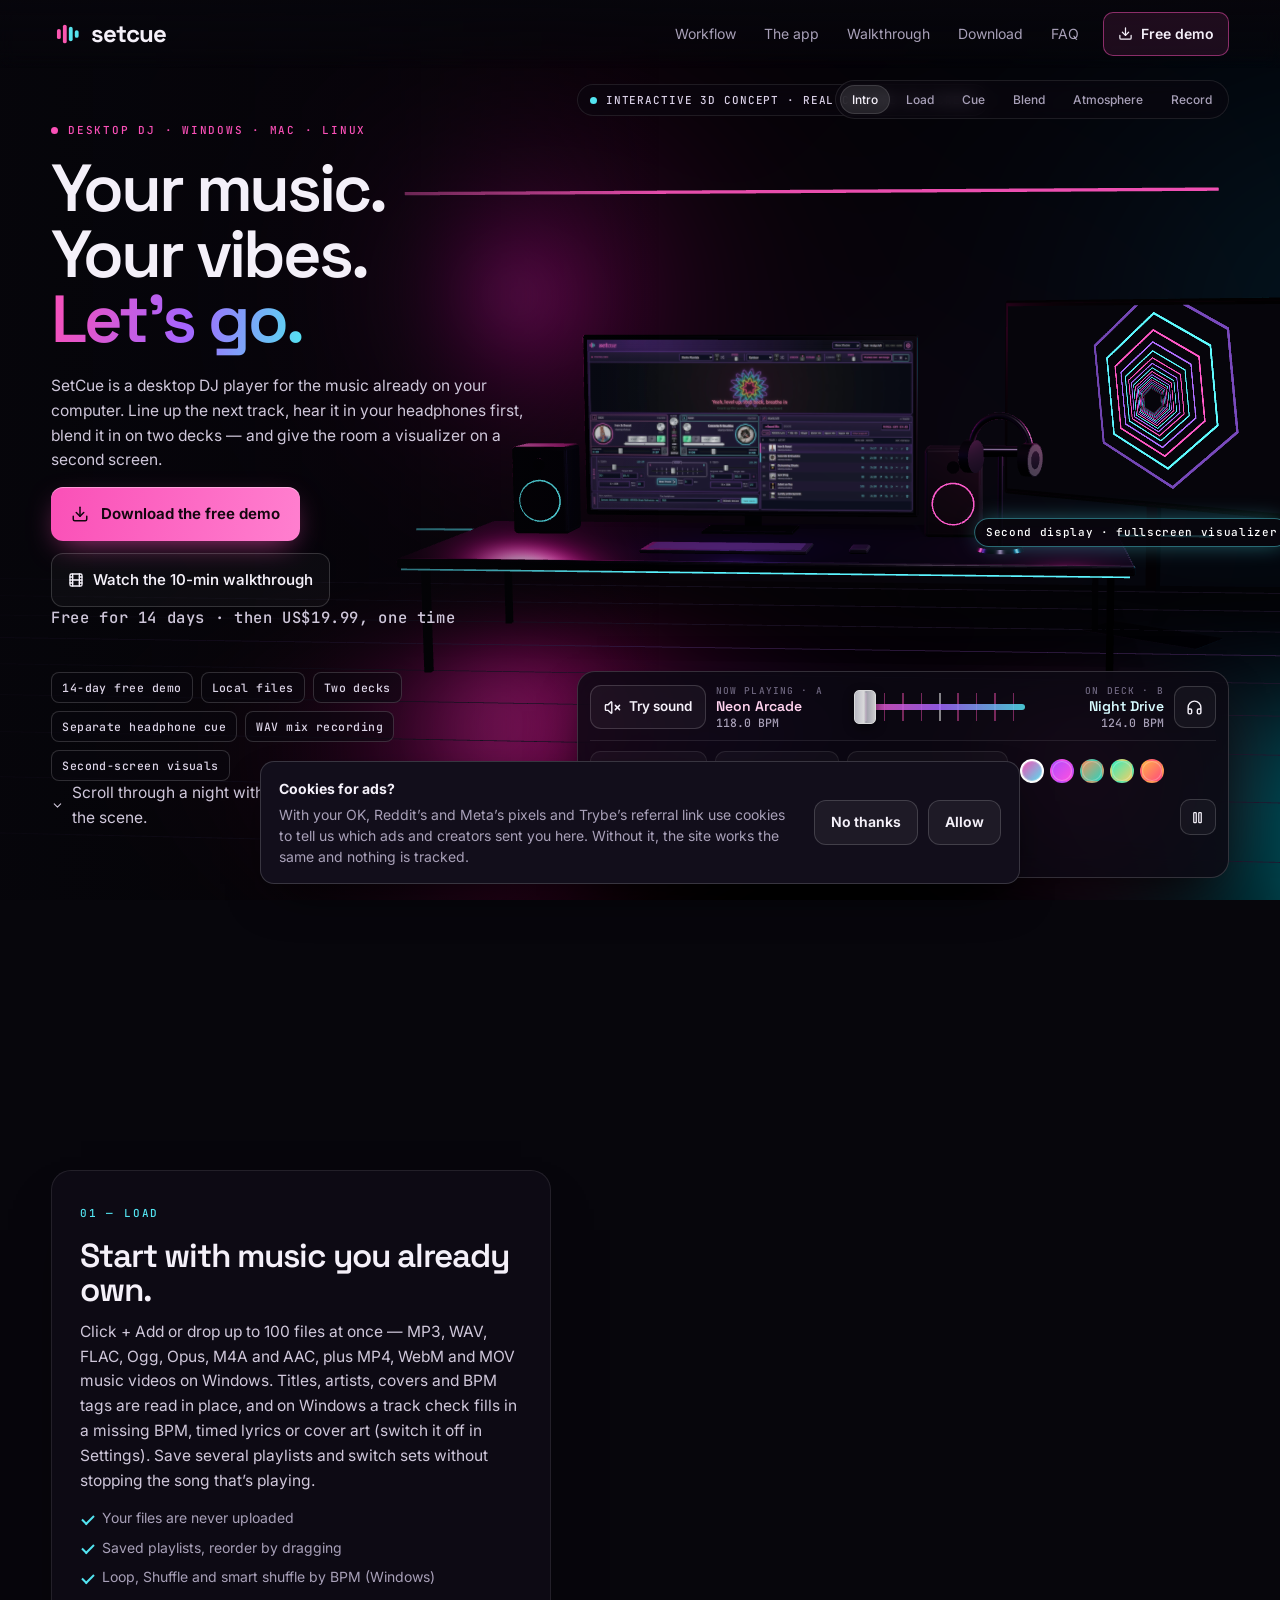
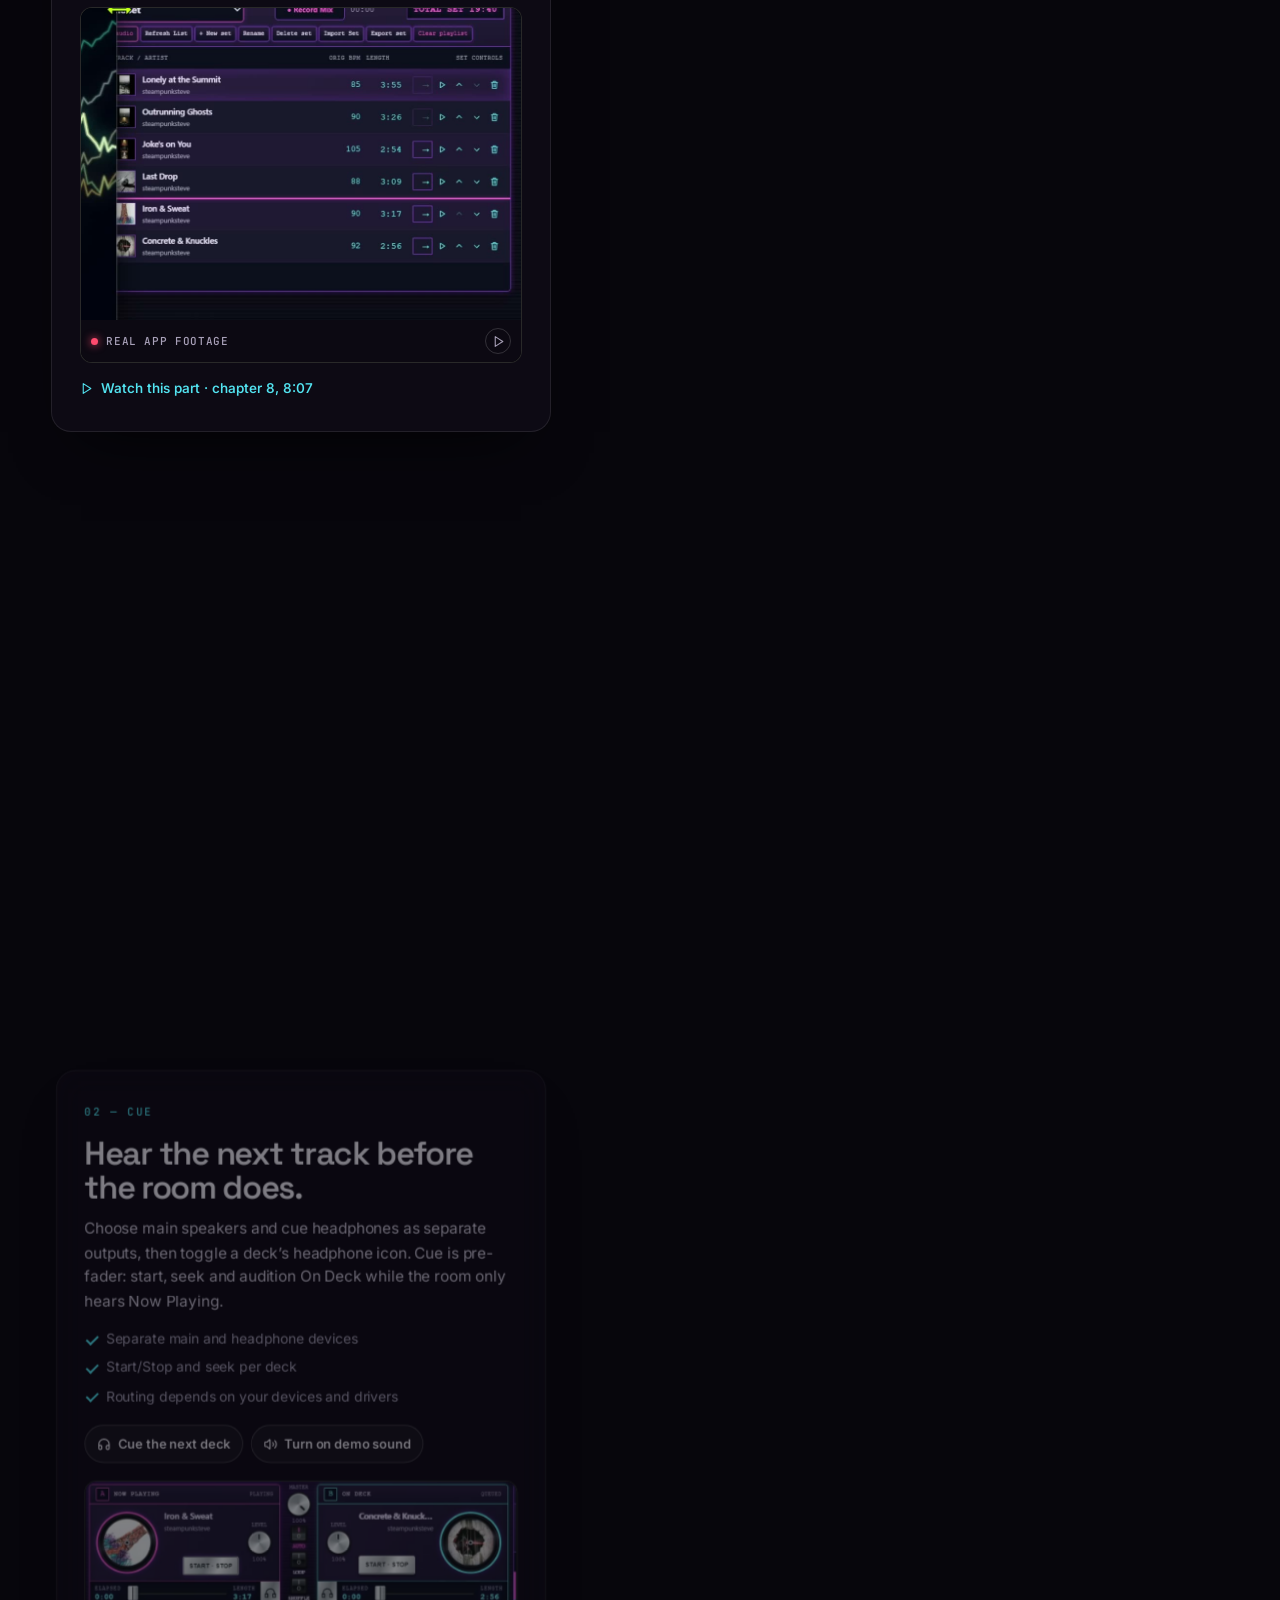
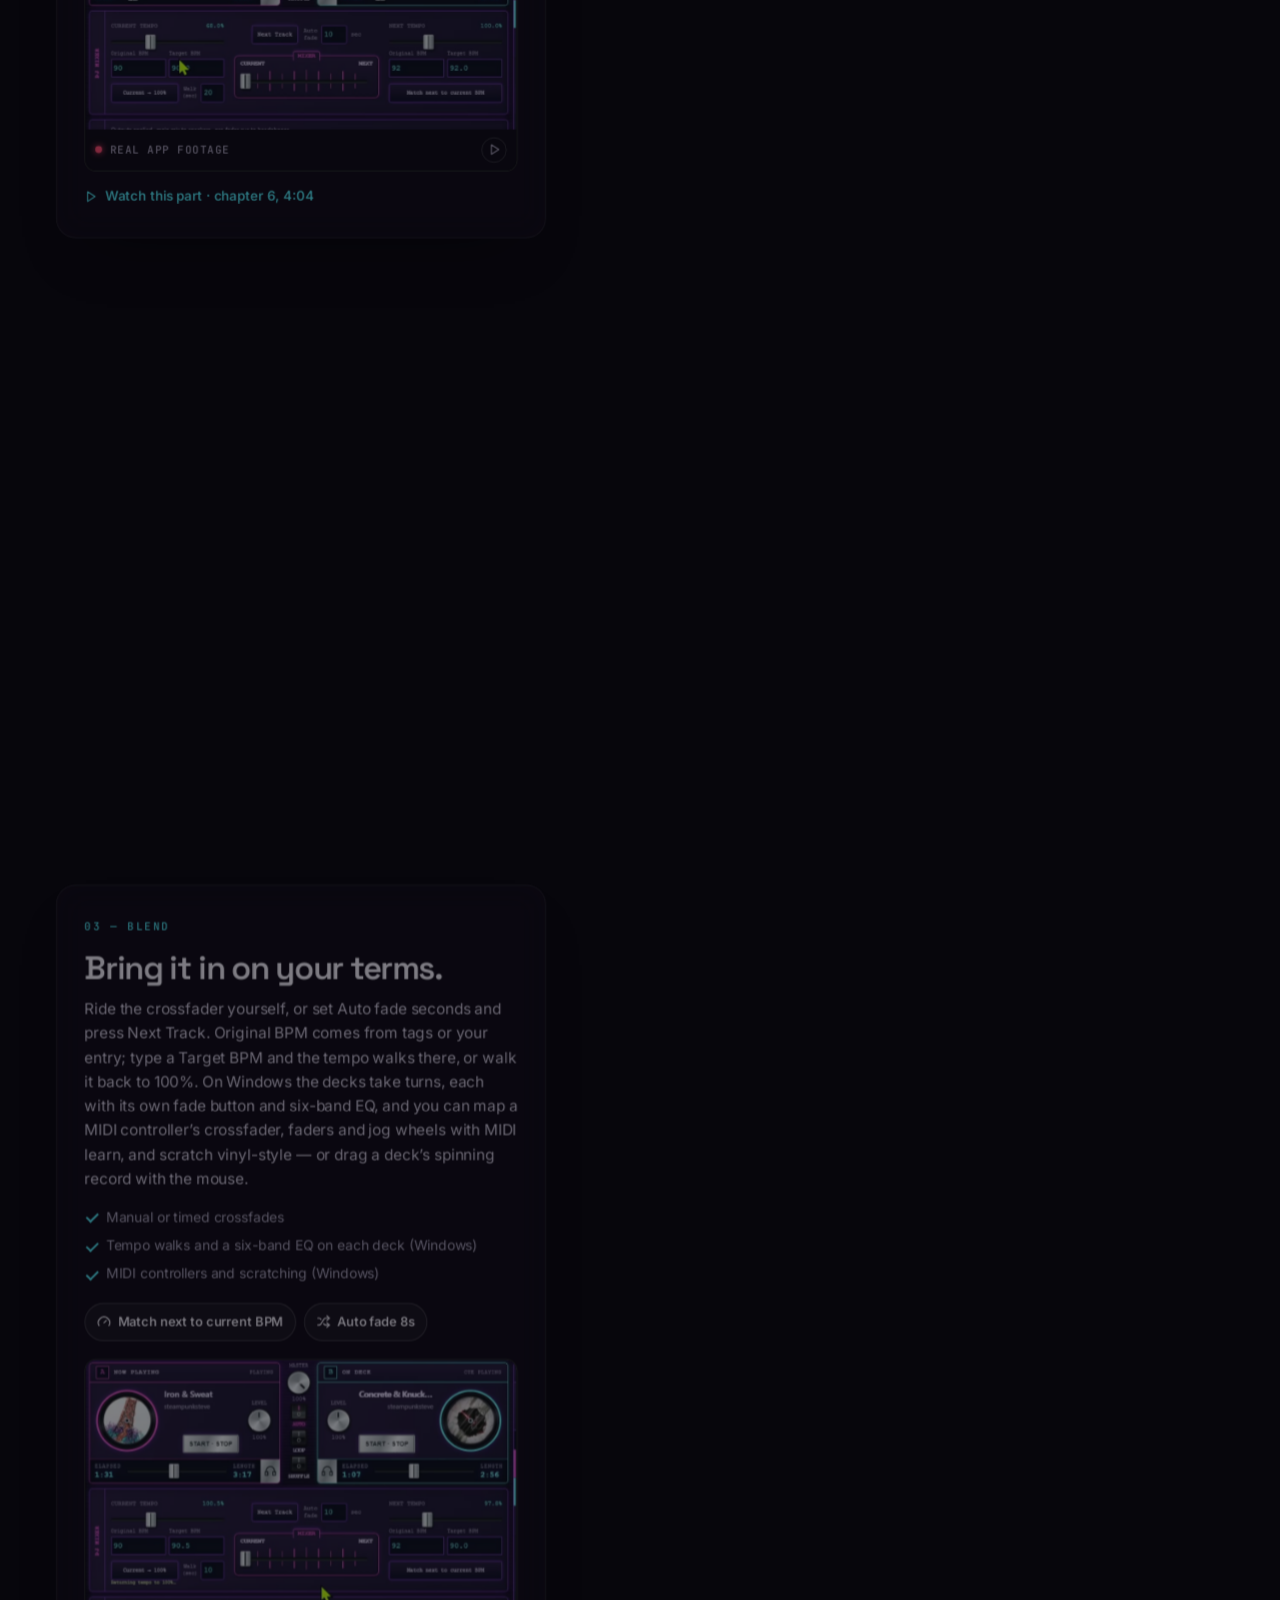
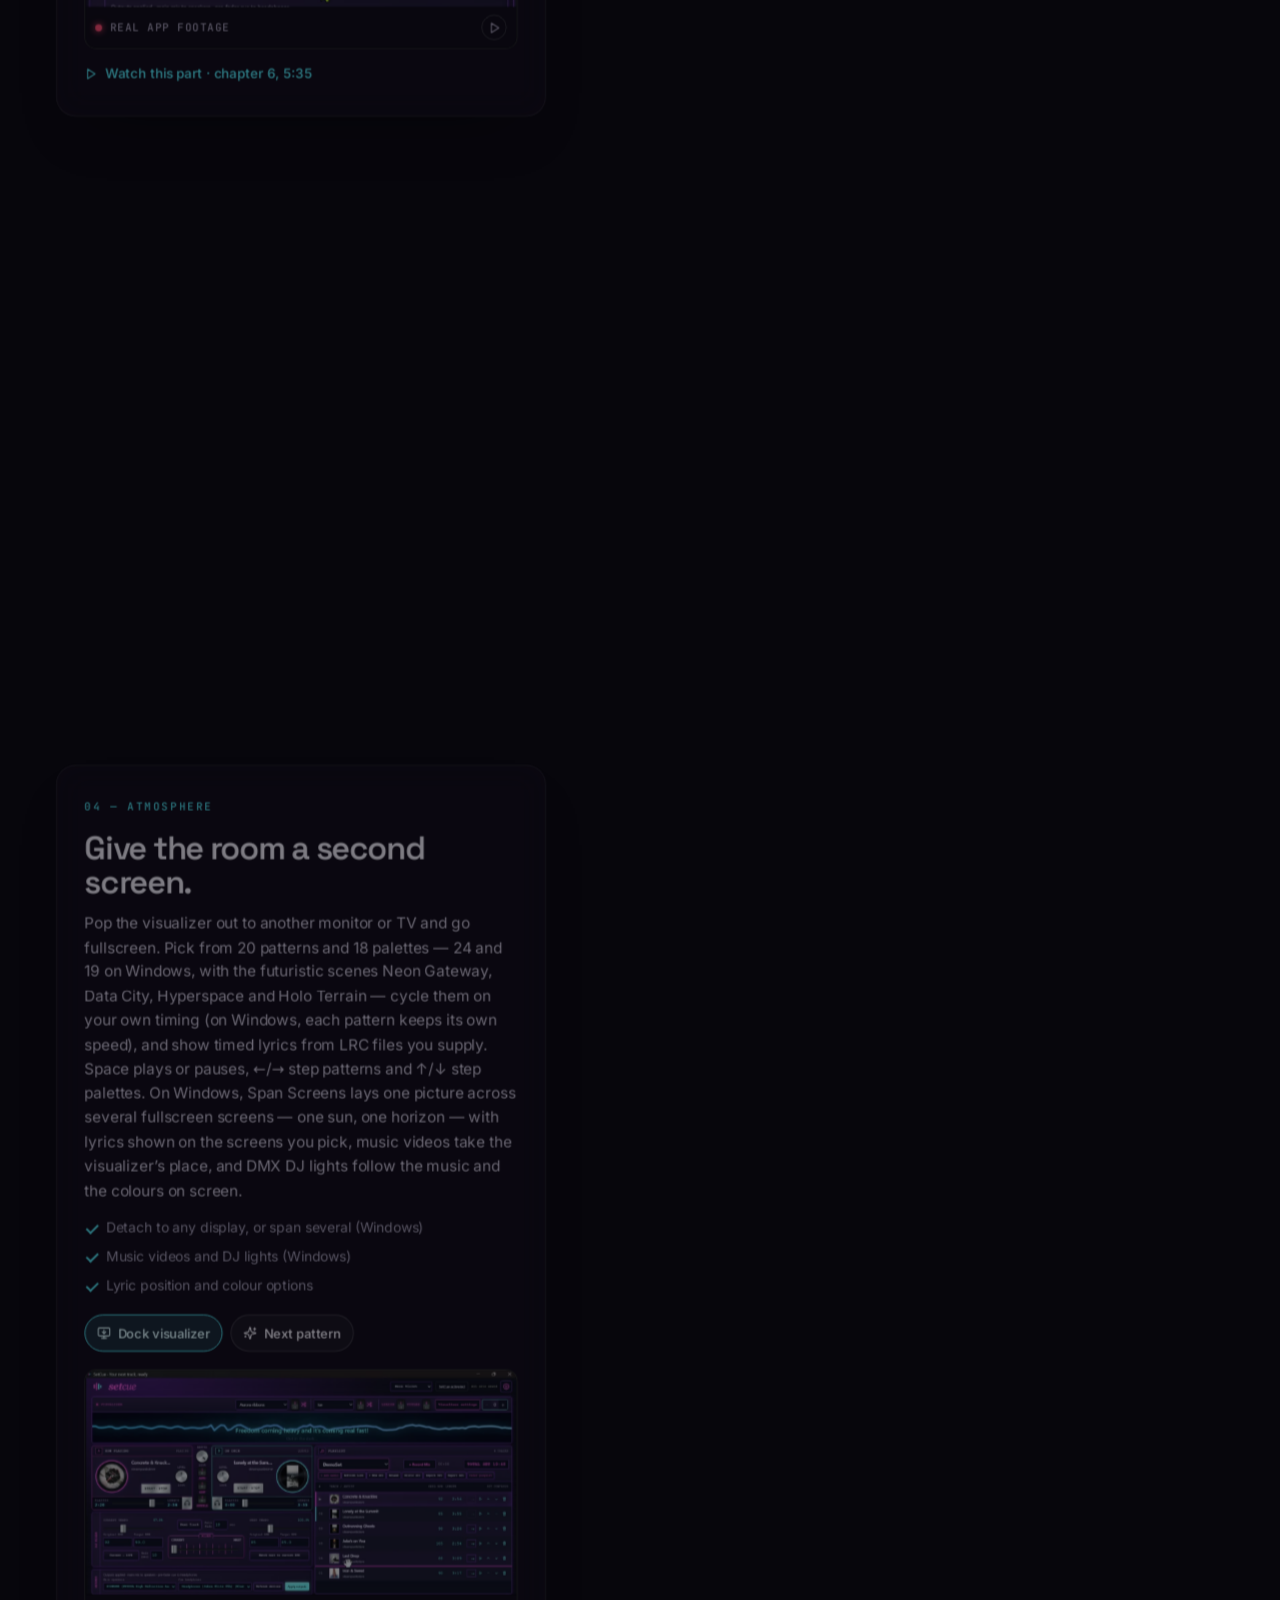
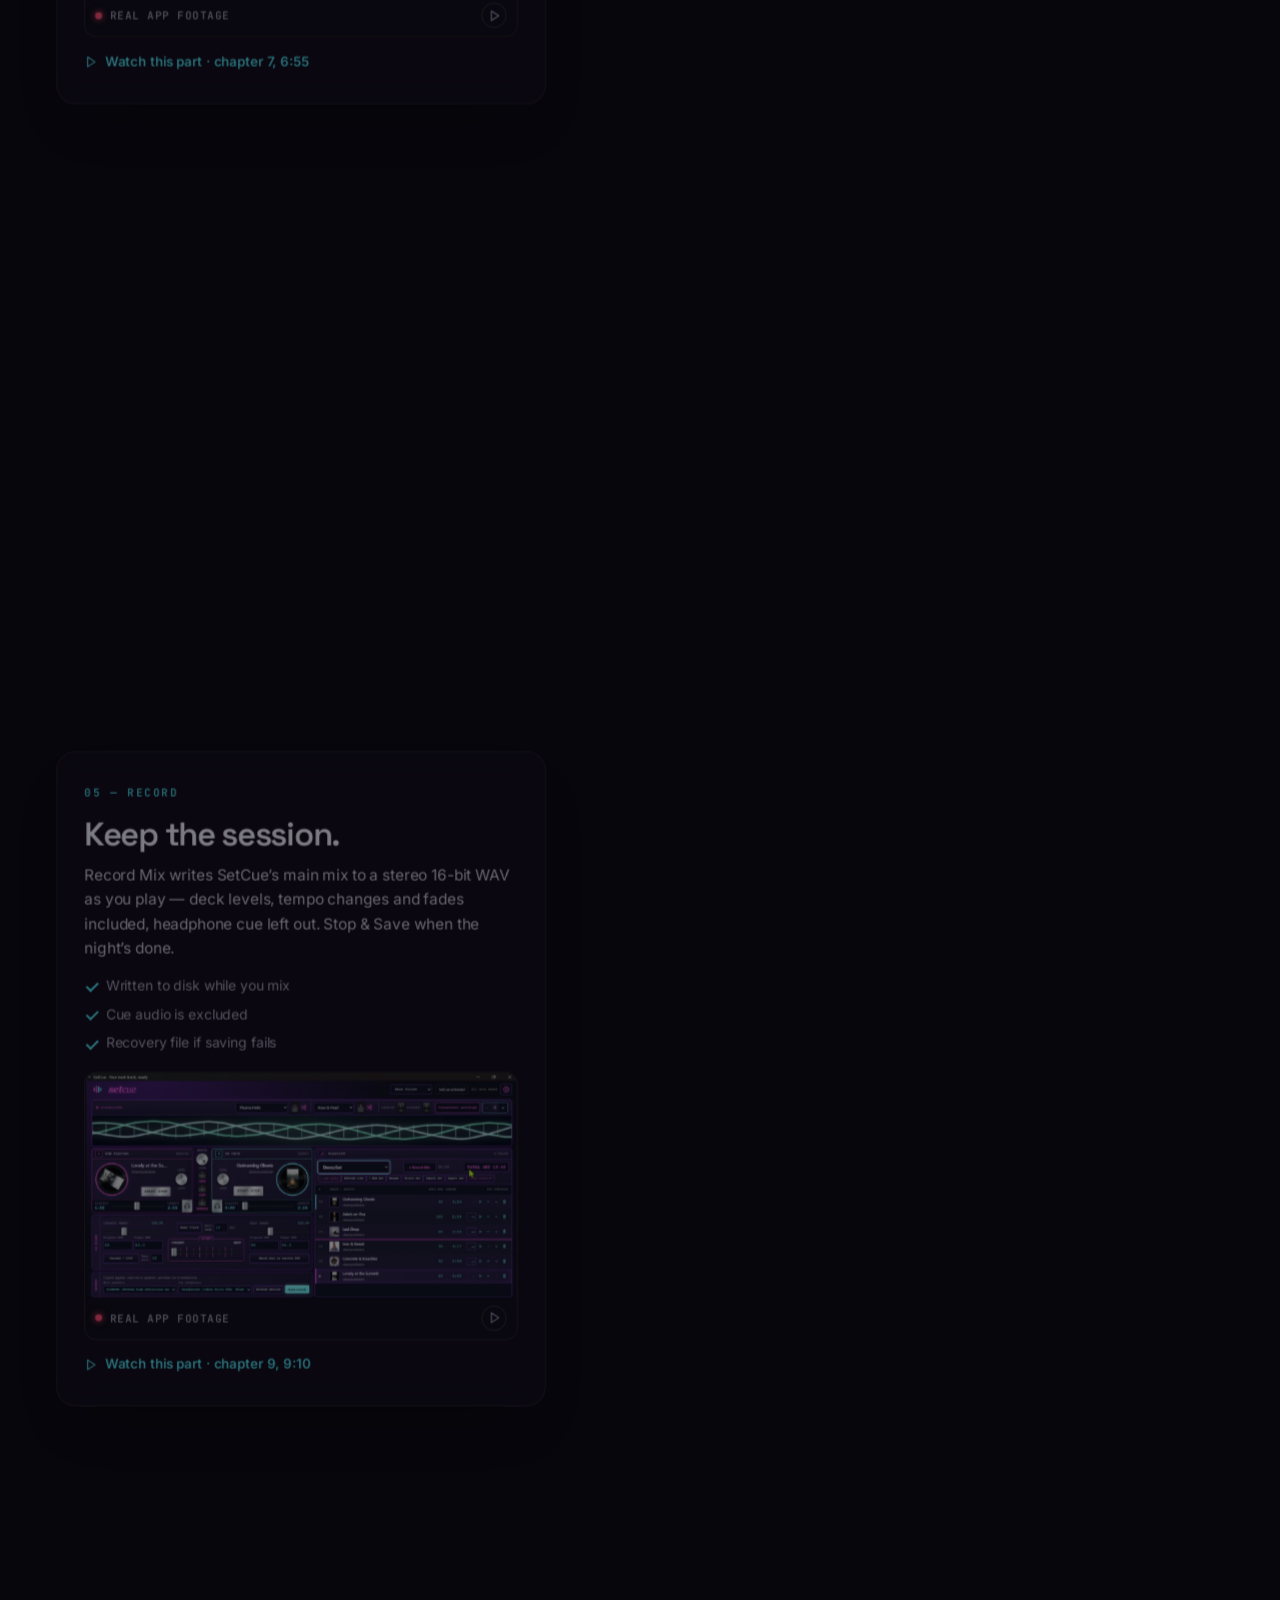
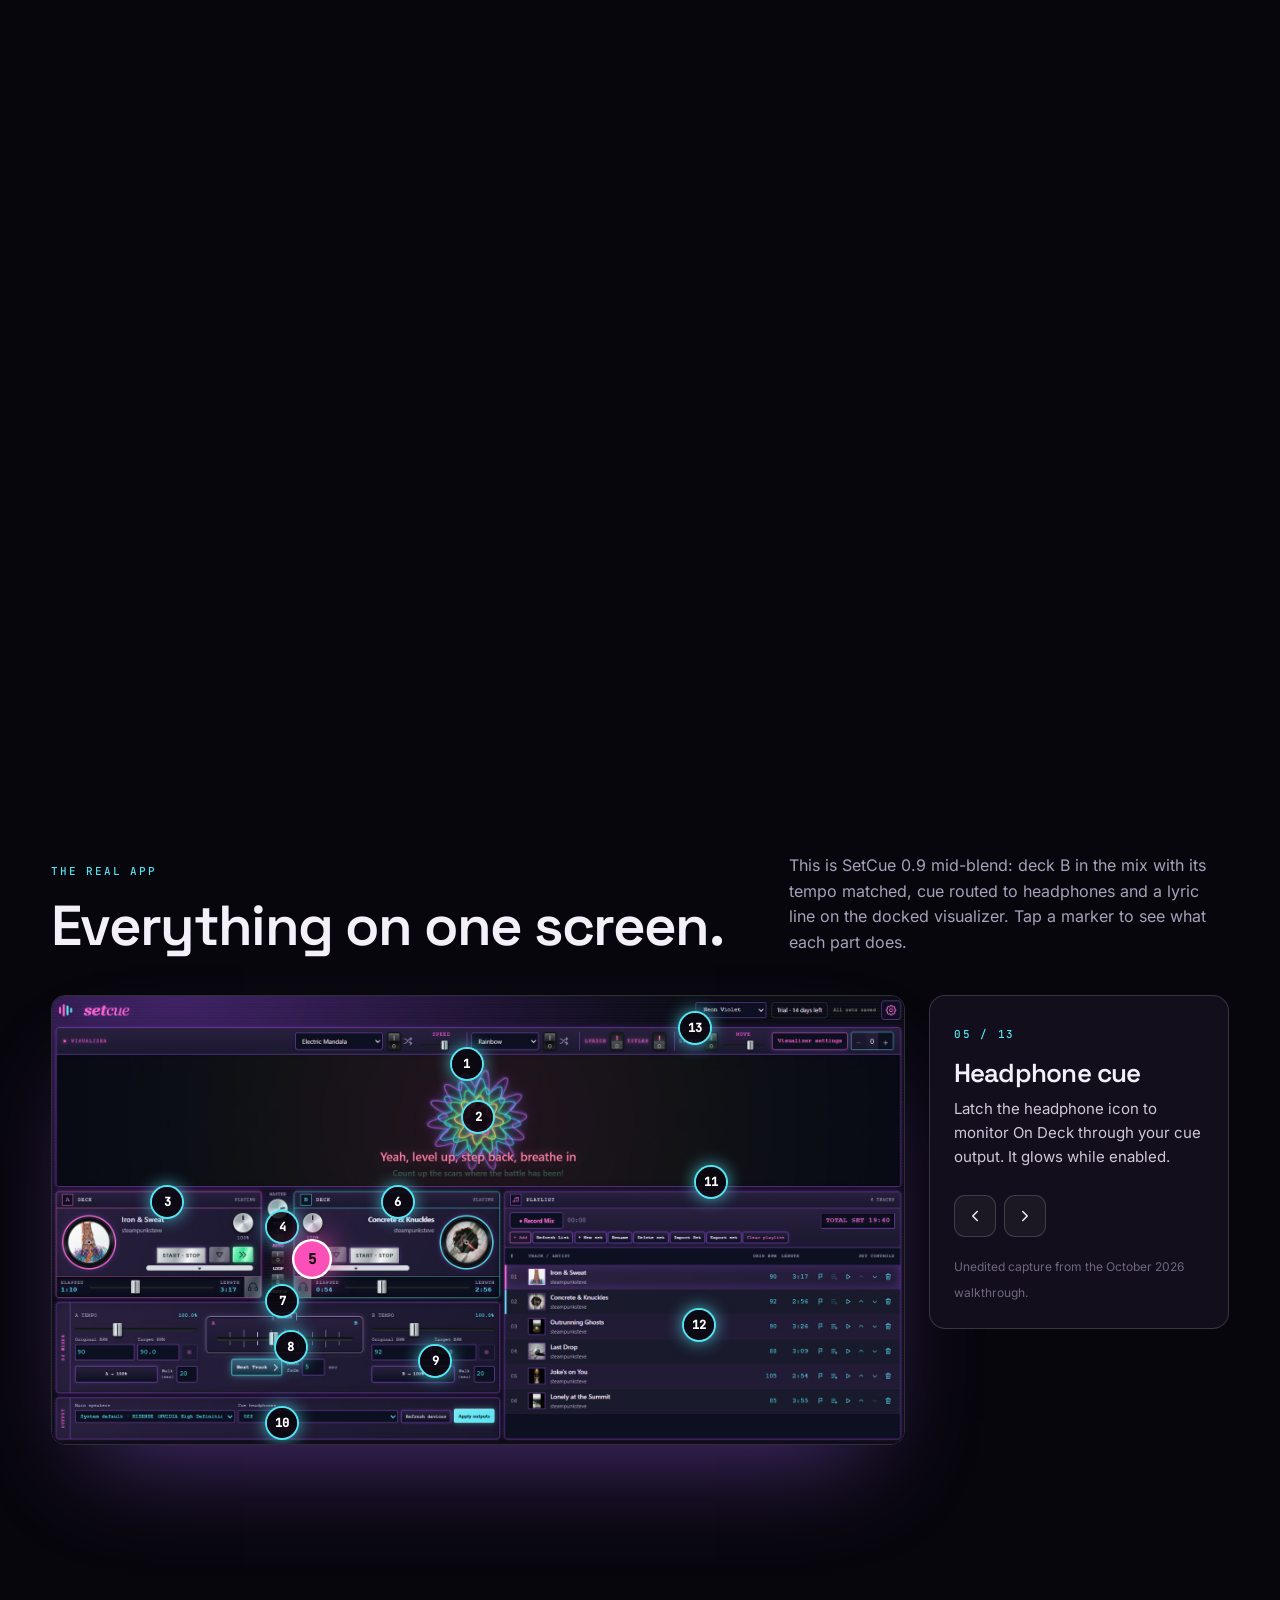
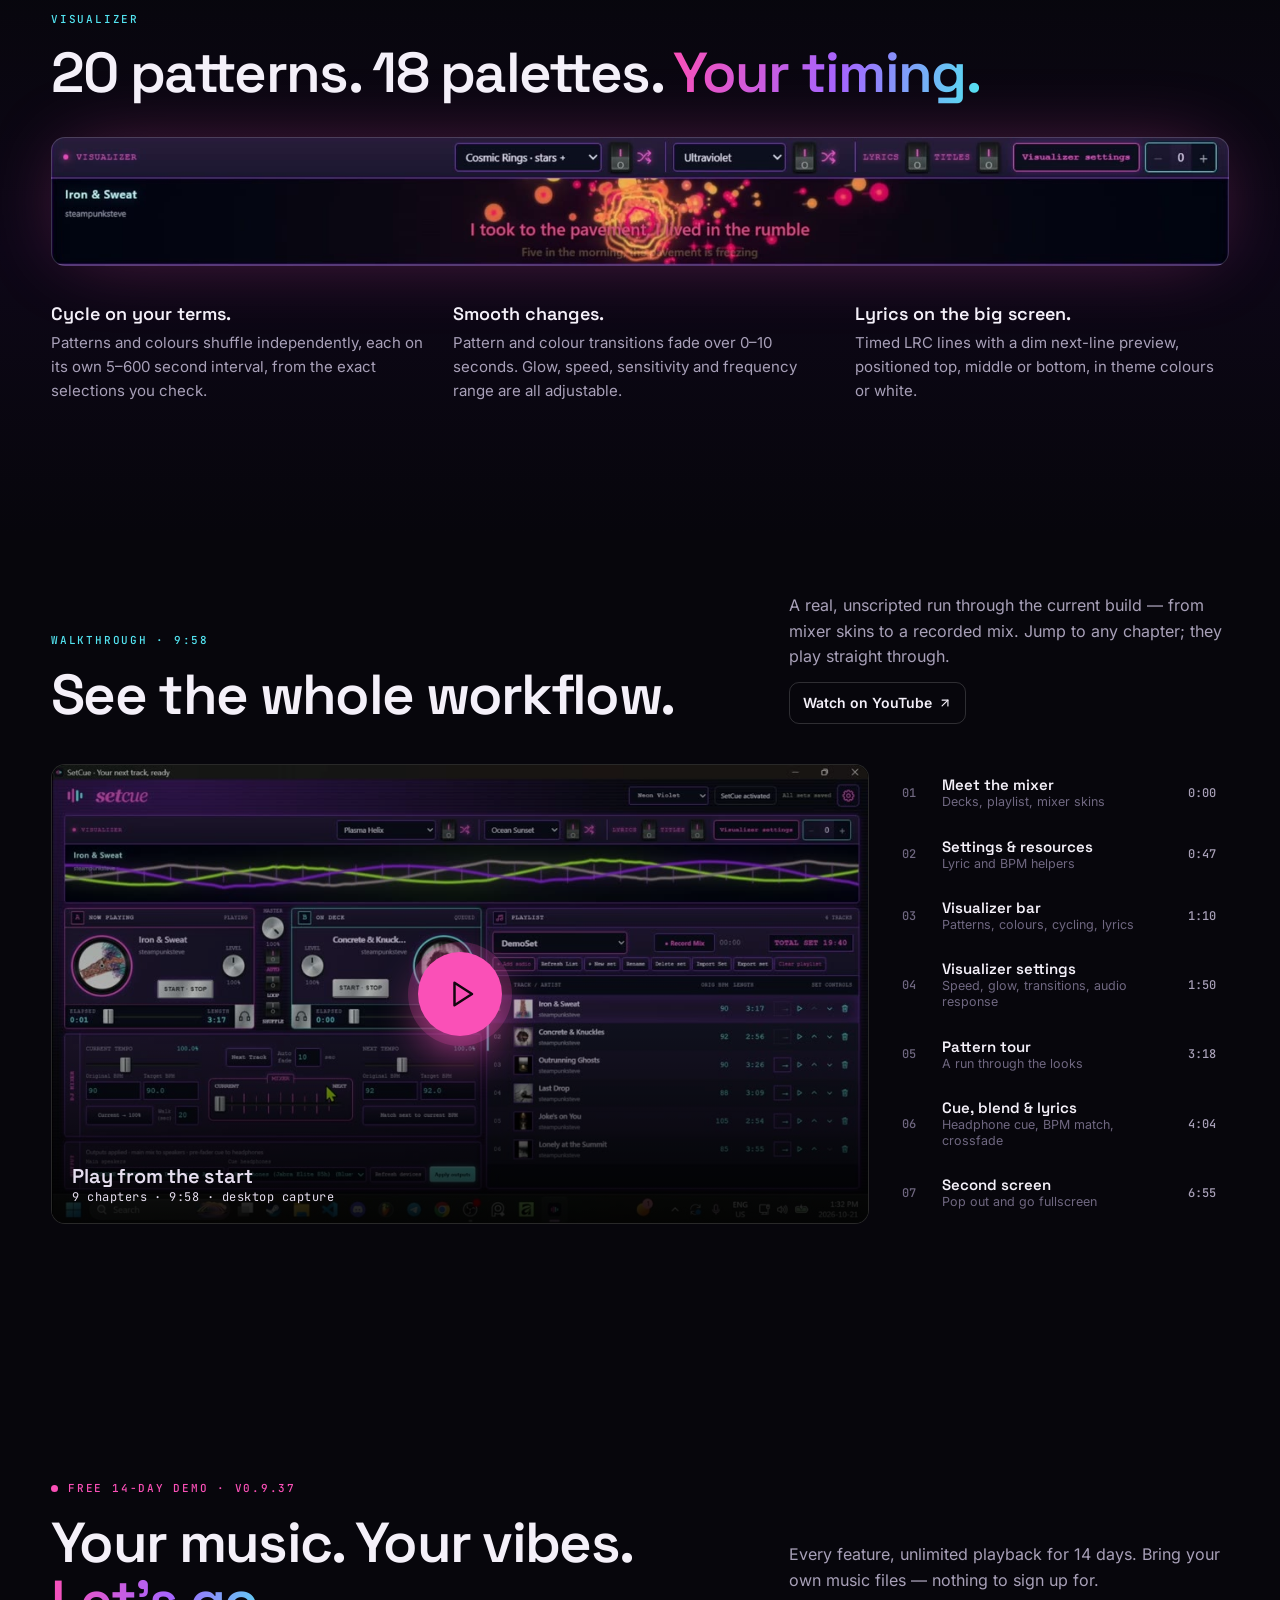
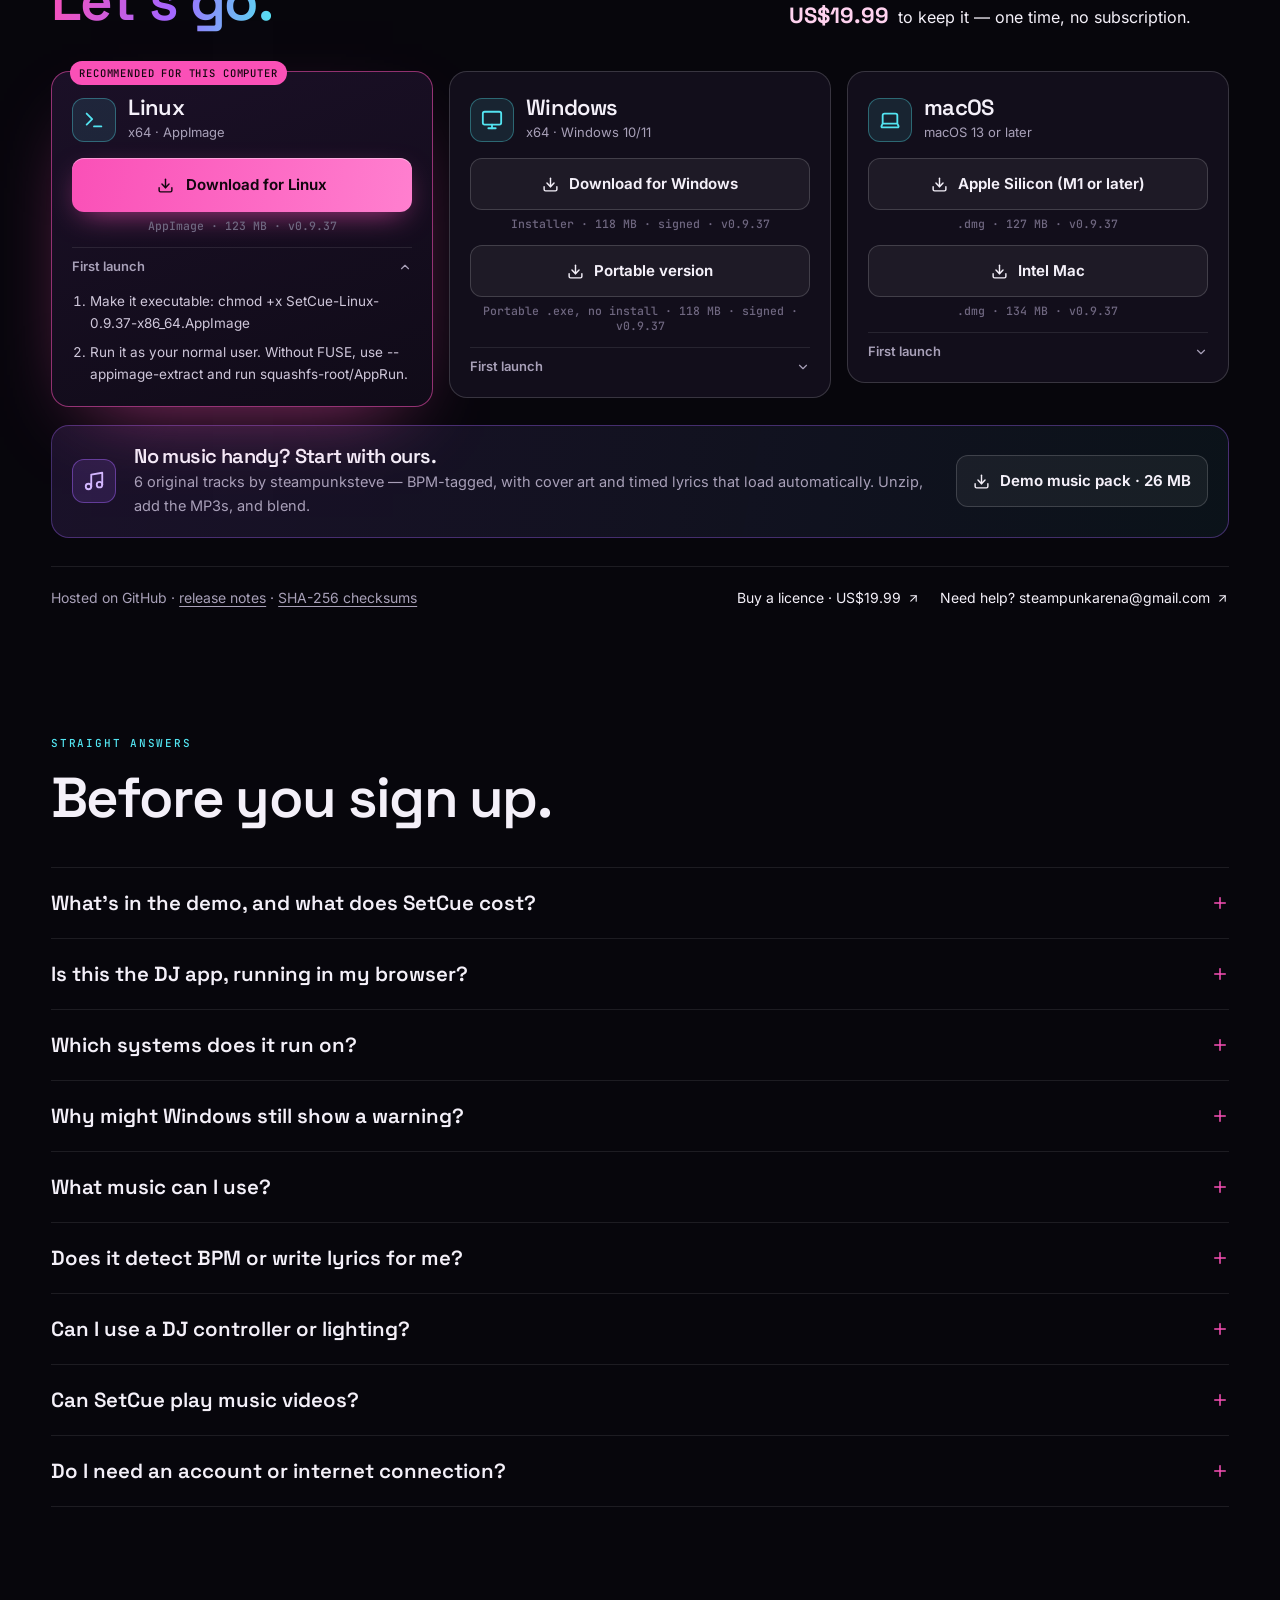
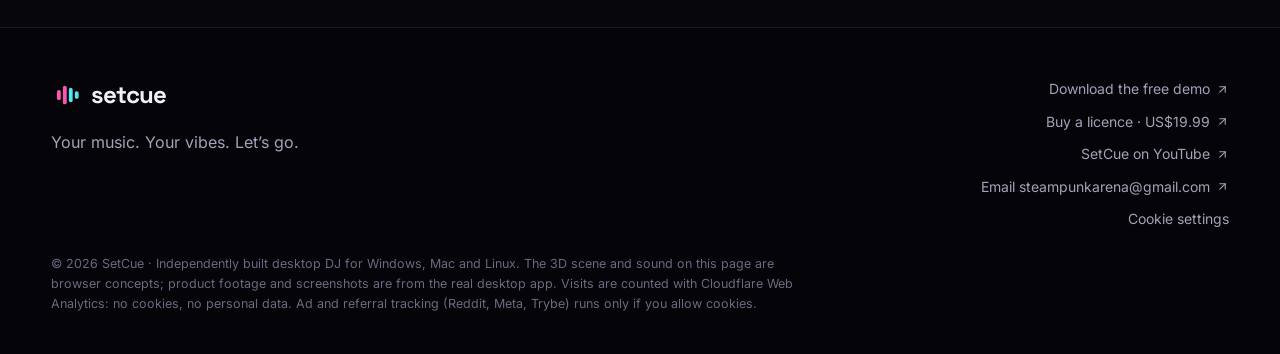
==== commit 9037acf4: "Publish SetCue website (2026-11-04)" ====
--- a/index.html
+++ b/index.html
@@ -43,7 +43,7 @@
     };
     try { if (localStorage.getItem('setcue-cookies') === 'yes') window.setcueLoadAds(); } catch (e) {}
     </script>
-    <script type="module" crossorigin src="/assets/index-DTZwWKYu.js"></script>
+    <script type="module" crossorigin src="/assets/index-DHKZTzgM.js"></script>
     <link rel="stylesheet" crossorigin href="/assets/index-BO99-g7d.css">
   </head>
   <body>
